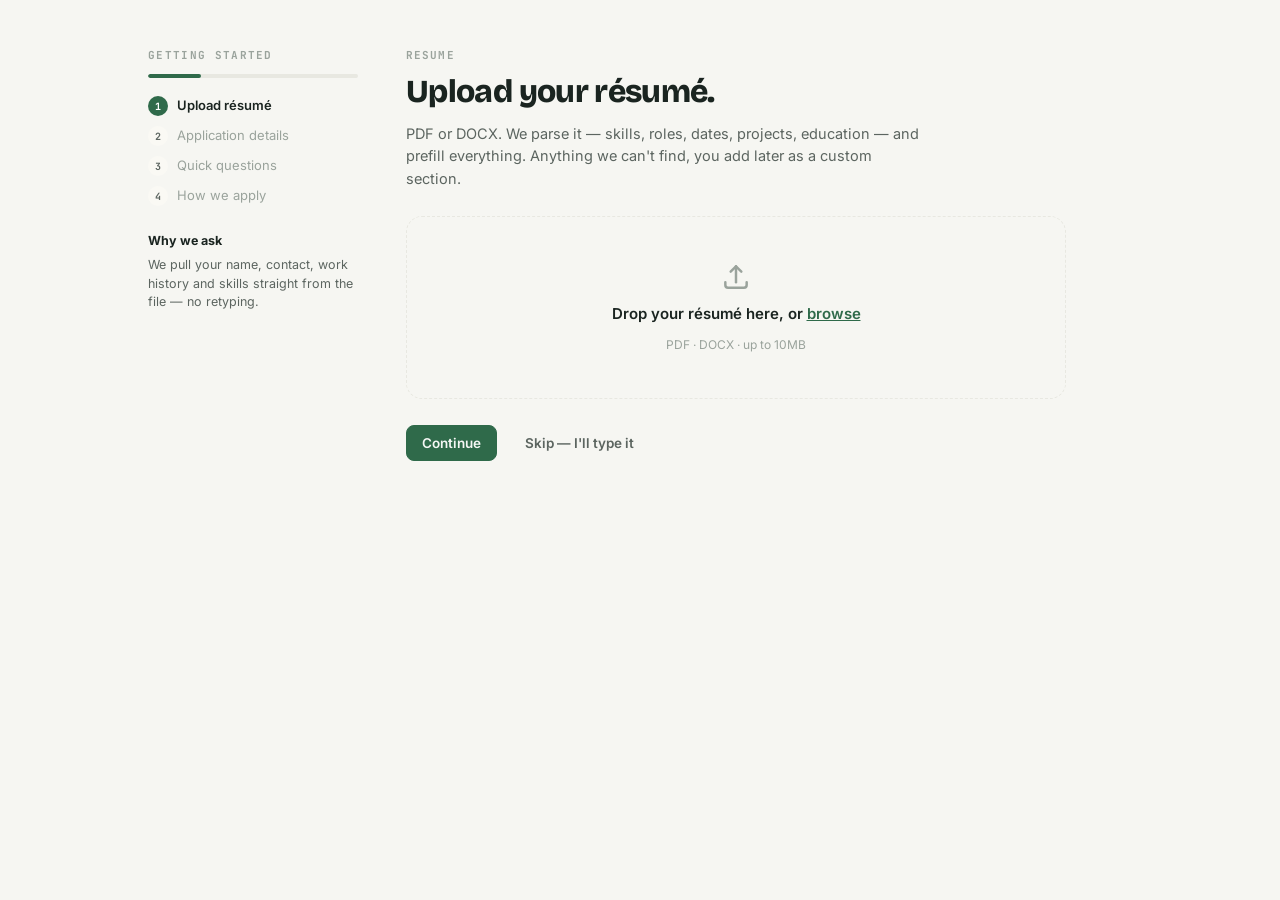
==== index.html @ 70206728 "feat(ux): job drawer, Geist token pass, skeletons, remembered category, / to search - Clicking a boa" ====
<!DOCTYPE html>
<html lang="en">
<head>
<meta charset="UTF-8">
<meta name="viewport" content="width=device-width, initial-scale=1.0">
<title>Tailor — resume tailoring workbench</title>
<link rel="icon" href="[data-uri]">
<link rel="preconnect" href="https://fonts.googleapis.com">
<link rel="preconnect" href="https://fonts.gstatic.com" crossorigin>
<link href="https://fonts.googleapis.com/css2?family=Bricolage+Grotesque:opsz,wght@12..96,400;12..96,600;12..96,700;12..96,800&family=Inter:wght@400;500;600;700&family=JetBrains+Mono:wght@400;500;600&display=swap" rel="stylesheet">
<style>
:root{--shell:min(1700px,96vw);
  color-scheme:dark;
  --ink:#ecedf5;--ink-soft:#9c9cb2;--ink-faint:#66667c;
  --paper:#0a0b10;--card:#14151d;--card-2:#1b1c26;--card-3:#20212c;--line:#282a38;--line-soft:#20212c;
  --indigo:#2f6a4a;--indigo-deep:#183527;--accent:#2f6a4a;--marker:#ffe15a;
  --good:#3ecf8e;--good-bg:rgba(62,207,142,.14);--gap:#f26d84;--gap-bg:rgba(242,109,132,.14);--warn:#e6ae44;--warn-bg:rgba(230,174,68,.14);
  --radius:10px;--shadow:0 1px 2px rgba(0,0,0,.5),0 16px 40px -14px rgba(0,0,0,.65);
}
*{box-sizing:border-box}html,body{margin:0;padding:0}
body{background:var(--paper);color:var(--ink);font-family:"Inter",system-ui,sans-serif;font-size:15px;line-height:1.5;-webkit-font-smoothing:antialiased}
h1,h2,h3{font-family:"Bricolage Grotesque","Inter",sans-serif;font-weight:700;letter-spacing:-.02em;margin:0}
.mono{font-family:"JetBrains Mono",monospace}
button{font-family:inherit;cursor:pointer}
input,textarea,select{font-family:inherit;font-size:14px;color:var(--ink)}
::selection{background:var(--marker)}

.topbar{position:sticky;top:0;z-index:50;background:rgba(242,243,247,.85);backdrop-filter:blur(10px);border-bottom:1px solid var(--line)}
.topbar-inner{max-width:var(--shell);margin:0 auto;padding:14px 22px;display:flex;align-items:center;gap:18px;flex-wrap:wrap}
.brand{display:flex;align-items:baseline;gap:9px}
.brand .mark{font-family:"Bricolage Grotesque";font-weight:800;font-size:22px;letter-spacing:-.03em}
.brand .mark em{font-style:normal;color:#171626;padding:0 6px;border-radius:4px;display:inline-block;vertical-align:baseline;transform:rotate(-2.4deg);background:linear-gradient(95deg,rgba(255,225,90,0) 0%,var(--marker) 20%,#fff05f 50%,var(--marker) 80%,rgba(255,225,90,0) 100%)}
.brand .tag{font-size:12px;color:var(--ink-faint)}
.pnav{display:flex;gap:2px;align-items:center;flex:0 0 auto}
.pnav a,.pnav button{border:none;background:transparent;color:var(--ink-soft);font:600 13px "Inter",system-ui,sans-serif;padding:7px 13px;border-radius:100px;cursor:pointer;text-decoration:none;line-height:1;white-space:nowrap}
.pnav a.on,.pnav button.on{background:var(--indigo);color:#fff}
.pnav a:hover,.pnav button:hover{color:var(--ink);background:rgba(0,0,0,.04)}
@media(max-width:720px){.pnav{display:none}}
.profile-mode #stepper,.profile-mode #jobTabs{display:none}
/* profile read-view */
.pv-eyebrow{font:700 11px "JetBrains Mono",monospace;letter-spacing:.1em;text-transform:uppercase;color:var(--ink-faint);margin:0 2px 12px}
.pv-identity{display:flex;align-items:center;gap:14px;flex-wrap:wrap;background:var(--card,#fff);border:1px solid var(--line);border-radius:16px;padding:18px 20px}
.pv-id-main{display:flex;align-items:center;gap:14px;flex:1;min-width:220px}
.pv-ava{width:52px;height:52px;border-radius:14px;background:var(--indigo);color:#fff;display:grid;place-items:center;font:800 18px "Bricolage Grotesque",sans-serif;flex:0 0 auto}
.pv-name{font:700 18px "Bricolage Grotesque",sans-serif;display:flex;align-items:center;gap:10px;flex-wrap:wrap}
.pv-open{font:600 11px "Inter";color:var(--good,#2f6a4a);background:var(--good-bg,rgba(47,106,74,.12));padding:3px 9px;border-radius:100px}
.pv-contact{font-size:13px;color:var(--ink-soft);margin-top:3px}
.pv-addr{font-size:12.5px;color:var(--ink-faint);margin-top:2px}
.pv-links{display:flex;flex-wrap:wrap;gap:8px;margin-top:9px}
.pv-link{font:600 12px "Inter";color:var(--indigo);background:var(--good-bg,rgba(47,106,74,.1));padding:4px 11px;border-radius:100px;text-decoration:none}
.pv-link:hover{text-decoration:underline}
.pv-id-right{display:flex;align-items:center;gap:14px}
.pv-pct{font-size:12.5px;color:var(--ink-soft)} .pv-pct b{color:var(--indigo);font-size:14px}
.pv-grid{display:grid;grid-template-columns:1.35fr 1fr;gap:16px;align-items:start}
@media(max-width:900px){.pv-grid{grid-template-columns:1fr}}
.pv-col{display:flex;flex-direction:column;gap:16px;min-width:0}
.pcard{background:var(--card,#fff);border:1px solid var(--line);border-radius:16px;padding:18px 20px}
.pcard.flash,.card.flash{animation:pflash 1.1s ease}
@keyframes pflash{0%,100%{box-shadow:none}30%{box-shadow:0 0 0 3px rgba(47,106,74,.28)}}
.pc-head{display:flex;align-items:center;justify-content:space-between;gap:10px;margin-bottom:10px}
.pc-head h3{margin:0;font:700 16px "Fraunces",serif;display:flex;align-items:baseline;gap:8px}
.pc-count{font:500 12px "Inter";color:var(--ink-faint)}
.pc-sub{font-size:12.5px;color:var(--ink-faint);margin:-4px 0 12px}
.pc-body{font-size:13.5px;line-height:1.5;color:var(--ink-soft);margin:0}
.pc-empty{font-size:13px;color:var(--ink-faint);margin:0;font-style:italic}
.pc-item{padding:10px 0;border-top:1px solid var(--line-soft,rgba(0,0,0,.06))}
.pc-item:first-of-type{border-top:none;padding-top:2px}
.pc-t{font-weight:700;font-size:14px;color:var(--ink)}
.pc-s{font-size:13px;color:var(--ink-soft);margin:2px 0 0}
.pc-d{font-size:11.5px;color:var(--ink-faint);font-family:"JetBrains Mono",monospace;margin-top:2px}
.pc-bul{margin:8px 0 0;padding-left:16px;display:flex;flex-direction:column;gap:4px}
.pc-bul li{font-size:12.5px;color:var(--ink-soft);line-height:1.45}
.pc-more{font-size:11.5px;color:var(--ink-faint);margin-top:5px;font-style:italic}
.pc-eyebrow{font:700 10px "JetBrains Mono",monospace;letter-spacing:.08em;text-transform:uppercase;color:var(--ink-faint);margin-bottom:8px}
.authbox{border:1px solid var(--line);border-radius:12px;padding:12px 14px}
.kv{display:flex;justify-content:space-between;gap:12px;padding:4px 0;font-size:13px}
.kk{color:var(--ink-faint)} .kvv{color:var(--ink);font-weight:600;text-align:right}
.pc-chips{display:flex;flex-wrap:wrap;gap:7px;margin-top:8px}
.pchip{font:600 11.5px "Inter";padding:4px 10px;border-radius:100px;display:inline-flex;align-items:center;gap:4px}
.pchip.on{background:var(--good-bg,rgba(47,106,74,.12));color:var(--good,#2f6a4a)}
.pchip.off{background:rgba(0,0,0,.05);color:var(--ink-faint)}
.skchip{font:600 12px "Inter";padding:5px 11px;border-radius:100px;background:var(--good-bg,rgba(47,106,74,.1));color:var(--indigo)}
.pc-chips.skl{gap:8px}
.skrow{display:grid;grid-template-columns:120px 1fr;gap:10px;align-items:start;padding:9px 0;border-top:1px solid var(--line-soft,rgba(0,0,0,.06))}
.skrow:first-of-type{border-top:none;padding-top:2px}
.skcat{font:700 9.5px "JetBrains Mono",monospace;letter-spacing:.06em;text-transform:uppercase;color:var(--ink-faint);padding-top:6px;line-height:1.35}
@media(max-width:520px){.skrow{grid-template-columns:1fr;gap:5px}}
.pc-cert{display:flex;align-items:center;gap:12px}
.cert-ava{width:38px;height:38px;border-radius:10px;background:var(--good-bg,rgba(47,106,74,.12));color:var(--indigo);display:grid;place-items:center;font:800 12px "Bricolage Grotesque",sans-serif;flex:0 0 auto}
.pc-bul.cs-view{margin-top:2px}
.pc-addcustom{display:flex;align-items:center;justify-content:center;gap:8px;width:100%;padding:14px;border:1.5px dashed var(--line);border-radius:16px;background:transparent;color:var(--ink-soft);font:600 13px "Inter";cursor:pointer;transition:all .13s}
.pc-addcustom:hover{border-color:var(--indigo);color:var(--indigo);background:var(--good-bg,rgba(47,106,74,.05))}
.pc-addcustom .ic{width:16px;height:16px}
/* onboarding */
.ob-wrap{max-width:1040px;margin:0 auto;padding:48px 28px;display:grid;grid-template-columns:210px 1fr;gap:48px;align-items:start}
@media(max-width:820px){.ob-wrap{grid-template-columns:1fr;gap:20px;padding:28px 18px}}
.ob-rail{position:sticky;top:48px}
@media(max-width:820px){.ob-rail{position:static}}
.ob-eyebrow{font:700 11px "JetBrains Mono",monospace;letter-spacing:.12em;text-transform:uppercase;color:var(--ink-faint);margin-bottom:12px}
.ob-prog{height:4px;border-radius:4px;background:var(--line);overflow:hidden;margin-bottom:18px}
.ob-prog>i{display:block;height:100%;background:var(--indigo);border-radius:4px;transition:width .3s}
.ob-steplist{display:flex;flex-direction:column;gap:10px;margin-bottom:26px}
.ob-stepitem{display:flex;align-items:center;gap:9px;font-size:13px;color:var(--ink-faint)}
.ob-stepitem.on{color:var(--ink);font-weight:600}.ob-stepitem.done{color:var(--ink-soft)}
.ob-num{width:20px;height:20px;border-radius:50%;display:grid;place-items:center;font:700 10px "JetBrains Mono";background:var(--card-2,#eee);color:var(--ink-soft);flex:0 0 auto}
.ob-stepitem.on .ob-num{background:var(--indigo);color:#fff}.ob-stepitem.done .ob-num{background:var(--good,#2f6a4a);color:#fff}
.ob-why-h{font-weight:700;font-size:12.5px;margin-bottom:5px}
.ob-note{font-size:12.5px;color:var(--ink-soft);line-height:1.5;margin:0}
.ob-main{min-width:0;max-width:660px}
.ob-kick{font:700 11px "JetBrains Mono",monospace;letter-spacing:.1em;text-transform:uppercase;color:var(--ink-faint);margin-bottom:10px}
.ob-h1{font:800 32px "Bricolage Grotesque",sans-serif;letter-spacing:-.02em;margin:0 0 12px}
.ob-lead{font-size:14.5px;color:var(--ink-soft);line-height:1.55;margin:0 0 26px;max-width:520px}
.ob-drop{display:flex;flex-direction:column;align-items:center;justify-content:center;gap:10px;text-align:center;border:1.5px dashed var(--line);border-radius:16px;padding:44px 24px;cursor:pointer;color:var(--ink-faint);transition:all .14s;margin-bottom:22px}
.ob-drop:hover,.ob-drop.drag{border-color:var(--indigo);background:var(--good-bg,rgba(47,106,74,.05));color:var(--indigo)}
.ob-drop .ic{stroke:currentColor}
.ob-drop-t{font-size:15px;font-weight:600;color:var(--ink)}.ob-drop-t u{color:var(--indigo)}
.ob-drop-s{font-size:12px;color:var(--ink-faint)}
.ob-actions{display:flex;gap:12px;align-items:center;margin-top:26px;flex-wrap:wrap}
.ob-qcard{border:1px solid var(--line);border-radius:16px;background:var(--card,#fff);overflow:hidden}
.ob-sec{font:700 10.5px "JetBrains Mono",monospace;letter-spacing:.08em;text-transform:uppercase;color:var(--ink-faint);padding:14px 16px 8px;background:var(--card-2,#faf9f5)}
.ob-row{display:flex;align-items:center;justify-content:space-between;gap:16px;padding:14px 16px;border-top:1px solid var(--line-soft,rgba(0,0,0,.05))}
.ob-qt{font-size:14px;font-weight:600;color:var(--ink)}
.ob-qs{font-size:12px;color:var(--ink-faint);margin-top:2px}
.ob-seg{display:inline-flex;gap:3px;background:var(--card-2,#f1f1ea);border-radius:100px;padding:3px;flex:0 0 auto}
.ob-opt{border:none;background:transparent;color:var(--ink-soft);font:600 12.5px "Inter";padding:6px 14px;border-radius:100px;cursor:pointer;transition:all .12s}
.ob-opt.on{background:var(--ink,#171626);color:#fff}
.ob-sel{max-width:220px}
.ob-parsed{display:flex;flex-wrap:wrap;align-items:center;gap:8px;font-size:13px;color:var(--ink-soft);background:var(--good-bg,rgba(47,106,74,.08));border:1px solid var(--line);border-radius:12px;padding:10px 14px;margin-bottom:18px}
.ob-parsed-k{font:700 10px "JetBrains Mono",monospace;letter-spacing:.06em;text-transform:uppercase;color:var(--good,#2f6a4a)}
.ob-parsed b{color:var(--ink);font-weight:600}
.ob-radiogroup{display:flex;flex-direction:column}
.ob-radio{display:flex;align-items:flex-start;gap:12px;text-align:left;background:transparent;border:none;border-top:1px solid var(--line-soft,rgba(0,0,0,.05));padding:14px 16px;cursor:pointer;width:100%}
.ob-radiogroup .ob-radio:first-child{border-top:none}
.ob-radio .ob-dot{width:18px;height:18px;border-radius:50%;border:2px solid var(--line);flex:0 0 auto;margin-top:1px;transition:all .12s;position:relative}
.ob-radio.on .ob-dot{border-color:var(--indigo)}
.ob-radio.on .ob-dot::after{content:"";position:absolute;inset:3px;border-radius:50%;background:var(--indigo)}
.ob-radio-t{display:block;font-size:14px;font-weight:600;color:var(--ink)}
.ob-radio-d{display:block;font-size:12.5px;color:var(--ink-faint);margin-top:2px;line-height:1.45}
.ob-radio.on{background:var(--good-bg,rgba(47,106,74,.05))}
.editbar{position:sticky;top:0;z-index:5;display:flex;align-items:center;gap:14px;padding:10px 0 14px;margin-bottom:6px;background:linear-gradient(var(--paper,#f6f6f2) 70%,transparent);flex-wrap:wrap}
.readout-bar{display:flex;flex-wrap:wrap;gap:8px;margin-bottom:14px}
.readout-bar .rchip{display:flex;flex-direction:column;gap:3px;padding:9px 14px;background:var(--card,#fff);border:1px solid var(--line);border-radius:12px;min-width:0}
.readout-bar .rk{font:700 9.5px "JetBrains Mono",monospace;letter-spacing:.08em;text-transform:uppercase;color:var(--ink-faint)}
.readout-bar .rv{font-size:13px;font-weight:600;color:var(--ink);white-space:nowrap;overflow:hidden;text-overflow:ellipsis}
.readout-bar .rchip.src{margin-left:auto}
@media(max-width:640px){.readout-bar .rchip.src{margin-left:0}}
.top-actions{margin-left:auto;display:flex;gap:8px;flex-wrap:wrap;align-items:center;flex:0 1 auto;min-width:0;justify-content:flex-end}
.top-actions .mstat{white-space:nowrap}

.mstat{display:inline-flex;align-items:center;gap:7px;font-family:"JetBrains Mono",monospace;font-size:11px;padding:5px 10px;border-radius:100px;border:1px solid var(--line);background:#fff;color:var(--ink-soft)}
.mstat.asp{cursor:pointer;transition:all .13s}
.mstat.asp .dot{background:var(--ink-faint,#9a9)}
.mstat.asp:hover{border-color:var(--ink-soft)}
.mstat.asp.on{background:#fdecec;border-color:#e2a3a3;color:#b0304a;font-weight:600}
.mstat.asp.on .dot{background:#d23b57;box-shadow:0 0 0 3px rgba(210,59,87,.18)}
.mstat .dot{width:8px;height:8px;border-radius:50%;background:var(--ink-faint);flex:0 0 auto}
.mstat.load .dot{background:var(--warn);animation:pulse 1s infinite}
.mstat.ready .dot{background:var(--good)}
.mstat.fail .dot{background:var(--gap)}
.mstat.warn .dot{background:var(--warn)}
@keyframes pulse{0%,100%{opacity:1}50%{opacity:.35}}

.stepper{max-width:var(--shell);margin:0 auto;padding:16px 22px 0;display:flex;gap:6px;flex-wrap:wrap}
.step{display:flex;align-items:center;gap:9px;padding:9px 15px;border-radius:100px;background:transparent;border:1px solid transparent;color:var(--ink-faint);font-weight:600;font-size:13.5px;transition:all .15s}
.step .n{width:22px;height:22px;border-radius:50%;display:grid;place-items:center;font-size:11px;font-weight:700;background:#e6e6ef;color:var(--ink-soft);flex:0 0 auto;font-family:"JetBrains Mono",monospace}
.step:hover{color:var(--ink-soft)}
.step.active{background:var(--ink);color:#fff;border-color:var(--ink)}
.step.active .n{background:var(--marker);color:var(--ink)}
.step.done .n{background:var(--good);color:#fff}

.wrap{max-width:var(--shell);margin:0 auto;padding:22px 28px}
.panel{display:none;animation:fade .25s ease}
.panel.show{display:block}
@keyframes fade{from{opacity:0;transform:translateY(6px)}to{opacity:1;transform:none}}

.card{background:var(--card);border:1px solid var(--line);border-radius:var(--radius);box-shadow:var(--shadow);padding:22px}
.card + .card{margin-top:18px}
.grid2{display:grid;grid-template-columns:1fr 1fr;gap:18px}
.grid-side{display:grid;grid-template-columns:1.55fr 1fr;gap:18px;align-items:start}
@media(max-width:820px){.grid2,.grid-side{grid-template-columns:1fr}}

.section-head{display:flex;align-items:center;justify-content:space-between;gap:12px;margin-bottom:14px;flex-wrap:wrap}
.section-head h2{font-size:20px}
.eyebrow{font-family:"JetBrains Mono",monospace;font-size:11px;letter-spacing:.14em;text-transform:uppercase;color:var(--ink-faint);margin-bottom:6px}
.hint{font-size:13px;color:var(--ink-soft);line-height:1.55}

label.fld{display:block;margin-bottom:14px}
label.fld > span{display:block;font-size:12.5px;font-weight:600;color:var(--ink-soft);margin-bottom:6px}
input.in,textarea.in,select.in{width:100%;padding:11px 13px;border:1px solid var(--line);border-radius:10px;background:var(--card-2);transition:border .15s,box-shadow .15s}
input.in:focus,textarea.in:focus,select.in:focus{outline:none;border-color:var(--indigo);box-shadow:0 0 0 3px rgba(75,63,240,.12);background:#fff}
textarea.in{resize:vertical;min-height:90px;line-height:1.55}
textarea.jd{min-height:180px;font-size:14px;resize:vertical;max-height:70vh}

.btn{border:1px solid var(--line);background:#fff;color:var(--ink);padding:9px 15px;border-radius:10px;font-weight:600;font-size:13.5px;transition:all .14s;display:inline-flex;align-items:center;gap:7px}
.btn:hover{border-color:var(--ink-faint);transform:translateY(-1px)}
.btn:disabled{opacity:.5;cursor:not-allowed;transform:none}
.btn.primary{background:var(--ink);color:#fff;border-color:var(--ink)}
.btn.primary:hover{background:#000}
.btn.accent{background:var(--indigo);color:#fff;border-color:var(--indigo)}
.btn.accent:hover{background:var(--indigo-deep)}
.btn.sm{padding:6px 11px;font-size:12.5px}
.btn.ghost{background:transparent;border-color:transparent;color:var(--ink-soft)}
.btn.ghost:hover{background:#ececf4;border-color:transparent;transform:none}
.btn.danger:hover{color:var(--gap);border-color:var(--gap)}
.spin{width:14px;height:14px;border:2px solid rgba(255,255,255,.4);border-top-color:#fff;border-radius:50%;animation:sp .7s linear infinite;display:inline-block}
.spin.dark{border-color:rgba(23,22,38,.25);border-top-color:var(--ink)}
@keyframes sp{to{transform:rotate(360deg)}}

.readout{display:grid;grid-template-columns:repeat(auto-fit,minmax(140px,1fr));gap:12px}
.readout .cell{background:var(--card-2);border:1px solid var(--line);border-radius:12px;padding:14px}
.readout .k{font-family:"JetBrains Mono",monospace;font-size:10.5px;letter-spacing:.1em;text-transform:uppercase;color:var(--ink-faint)}
.readout .v{font-family:"Bricolage Grotesque";font-weight:700;font-size:18px;margin-top:5px;line-height:1.2}
.readout .v.sm{font-size:15px}

.pill{display:inline-flex;align-items:center;gap:6px;padding:3px 10px;border-radius:100px;font-size:12px;font-weight:600;font-family:"JetBrains Mono",monospace}
.pill.good{background:var(--good-bg);color:var(--good)}
.pill.gap{background:var(--gap-bg);color:var(--gap)}
.pill.warn{background:var(--warn-bg);color:var(--warn)}
.pill.neutral{background:#ececf4;color:var(--ink-soft)}

.chips{display:flex;flex-wrap:wrap;gap:8px;margin-top:4px}
.chip{padding:5px 11px;border-radius:8px;font-size:13px;font-weight:500;background:#eeeef6;color:var(--ink-soft);border:1px solid transparent}
.chip.hit{background:var(--marker);color:var(--ink);font-weight:600}
.chip.miss{background:var(--gap-bg);color:var(--gap);border-color:#f4c9d2}
.chip .ct{font-family:"JetBrains Mono",monospace;font-size:10px;opacity:.6;margin-left:5px}

/* responsibility rows — the "understood work" */
.resp{border:1px solid var(--line);border-radius:11px;padding:12px 14px;margin-bottom:10px;background:var(--card-2)}
.resp .rtext{font-size:14px;line-height:1.5}
.resp .rmeta{display:flex;align-items:center;gap:10px;margin-top:9px;flex-wrap:wrap}
.simbar{height:7px;border-radius:4px;background:#e6e6ef;flex:1;min-width:90px;overflow:hidden}
.simbar > i{display:block;height:100%;border-radius:4px}
.simval{font-family:"JetBrains Mono",monospace;font-size:11px;color:var(--ink-faint)}
.resp .ev{font-size:12.5px;color:var(--ink-soft);margin-top:7px;padding-left:11px;border-left:2px solid var(--line)}
.resp.covered{border-color:#bfe6cd}
.resp.thin{border-color:#f4c9d2;background:#fdf6f7}

.gauge{display:flex;flex-direction:column;align-items:center;gap:10px}
.gauge-num{font-family:"Bricolage Grotesque";font-weight:800;font-size:52px;line-height:1;letter-spacing:-.04em}
.gauge-num small{font-size:20px;color:var(--ink-faint);font-weight:600}
.segbar{display:flex;gap:4px;width:100%;margin-top:4px}
.segbar .seg{height:12px;flex:1;border-radius:3px;background:#e6e6ef}
.gauge-label{font-family:"JetBrains Mono",monospace;font-size:11px;letter-spacing:.1em;text-transform:uppercase;color:var(--ink-faint)}

.mk{background:linear-gradient(104deg,rgba(255,225,90,0) .9%,rgba(255,225,90,.9) 2.4%,rgba(255,225,90,.75) 96%,rgba(255,225,90,0) 98%);border-radius:2px;padding:.5px 1px;box-decoration-break:clone;-webkit-box-decoration-break:clone}

.rep{border:1px solid var(--line);border-radius:12px;padding:16px;margin-bottom:14px;background:var(--card-2)}
.rep-head{display:flex;align-items:center;gap:10px;margin-bottom:12px}
.rep-head .grip{font-family:"JetBrains Mono",monospace;font-size:11px;color:var(--ink-faint);background:#ececf4;border-radius:6px;padding:3px 7px}
.rep-head .btn{margin-left:auto}
.bullets-list{margin:8px 0 0}
.bullet-row{display:flex;gap:8px;align-items:flex-start;margin-bottom:7px}
.bullet-row textarea{min-height:38px;padding:8px 10px}
.mini{background:transparent;border:1px solid var(--line);border-radius:8px;width:30px;height:34px;flex:0 0 auto;color:var(--ink-faint);font-size:15px;display:grid;place-items:center}
.mini:hover{color:var(--gap);border-color:var(--gap)}
.co-row{display:flex;gap:8px;align-items:flex-end}
.co-row .fld{flex:1}
.co-blurb{font-size:12.5px;color:var(--ink-soft);background:rgba(47,106,74,.10);border-left:3px solid var(--indigo);border-radius:0 8px 8px 0;padding:9px 12px;margin-top:-6px;margin-bottom:12px;line-height:1.5}

.exp-card{border:1px solid var(--line);border-radius:12px;margin-bottom:16px;overflow:hidden}
.exp-top{display:flex;align-items:center;gap:12px;padding:14px 16px;background:var(--card-2);border-bottom:1px solid var(--line);flex-wrap:wrap}
.exp-top .title{font-weight:700;font-family:"Bricolage Grotesque";font-size:16px}
.exp-top .sub{font-size:12.5px;color:var(--ink-faint)}
.exp-top .rel{margin-left:auto}
.toggle{display:inline-flex;align-items:center;gap:8px;font-size:12.5px;font-weight:600;color:var(--ink-soft);cursor:pointer;user-select:none}
.toggle input{display:none}
.toggle .sw{width:38px;height:22px;border-radius:100px;background:#d7d7e2;position:relative;transition:background .16s}
.toggle .sw::after{content:"";position:absolute;top:2px;left:2px;width:18px;height:18px;border-radius:50%;background:#fff;box-shadow:0 1px 2px rgba(0,0,0,.2);transition:transform .16s}
.toggle input:checked + .sw{background:var(--indigo)}
.toggle input:checked + .sw::after{transform:translateX(16px)}
.exp-body{padding:16px;display:none}
.exp-card.on .exp-body{display:block}
.exp-card.on{border-color:var(--indigo);box-shadow:0 0 0 3px rgba(75,63,240,.08)}

.suggest{border-left:3px solid var(--indigo);background:rgba(47,106,74,.10);border-radius:0 10px 10px 0;padding:11px 14px;margin-bottom:10px}
.suggest .old{color:var(--ink-faint);text-decoration:line-through;font-size:13px;margin-bottom:4px}
.suggest .new{font-size:14px;line-height:1.5}
.suggest .addr{font-family:"JetBrains Mono",monospace;font-size:10.5px;color:var(--indigo);margin-top:6px;letter-spacing:.02em}
.suggest .why{font-family:"JetBrains Mono",monospace;font-size:10.5px;color:var(--ink-faint);margin-top:5px}
.suggest .row{display:flex;gap:8px;margin-top:9px;flex-wrap:wrap}
.flag{display:inline-flex;align-items:center;gap:5px;font-size:11.5px;font-family:"JetBrains Mono",monospace;color:var(--warn);background:var(--warn-bg);border-radius:6px;padding:2px 7px;margin:2px 4px 2px 0}

.resume{background:#fff;border:1px solid var(--line);border-radius:12px;padding:44px 48px;box-shadow:var(--shadow);max-width:800px;margin:0 auto;color:#1c1c28}
.resume h1{font-family:"Bricolage Grotesque";font-size:30px;letter-spacing:-.03em}
.resume .contact{font-size:12.5px;color:#666;margin-top:4px;font-family:"JetBrains Mono",monospace}
.resume h2{font-family:"Bricolage Grotesque";font-size:14px;text-transform:uppercase;letter-spacing:.08em;border-bottom:2px solid #1c1c28;padding-bottom:4px;margin:22px 0 12px}
.resume .r-sum{font-size:14px;line-height:1.6;color:#33333f}
.resume .r-exp{margin-bottom:15px}
.resume .r-exp .rh{display:flex;align-items:center;gap:8px}
.resume .r-exp .rh>*:first-child{flex:1 1 auto}
.resume .r-exp li{position:relative;padding-right:22px}
.resume .rx{border:none;background:transparent;color:#c0304a;cursor:pointer;line-height:1;padding:0 3px;opacity:0;transition:opacity .1s}
.resume li .rx{position:absolute;right:0;top:1px;font-size:14px}
.resume .rh .rx{position:static;font-size:12px}
.resume .r-exp li:hover .rx,.resume .r-exp .rh:hover .rx{opacity:.55}
.resume .rx:hover{opacity:1}
.resume .addln{border:1px dashed var(--line);background:transparent;color:var(--ink-soft);font-size:11px;border-radius:6px;padding:2px 9px;margin-top:5px;cursor:pointer}
.resume .addln:hover{border-color:var(--accent);color:var(--accent)}
.resume .r-exp .rc{font-weight:700;font-size:14.5px}
.resume .r-exp .rp{font-style:italic;font-size:13px;color:#555}
.resume .r-exp .rd{font-family:"JetBrains Mono",monospace;font-size:11.5px;color:#777;white-space:nowrap}
.resume .r-exp ul{margin:6px 0 0;padding-left:18px}
.resume .r-exp li{font-size:13.5px;line-height:1.55;margin-bottom:3px}
.resume .r-skills-cat{display:flex;flex-direction:column;gap:5px}
.resume .r-skline{font-size:13.5px;line-height:1.55}
.resume .r-skline .cat{font-weight:700}
.resume [contenteditable]:focus{outline:2px solid var(--marker);border-radius:3px}
.resume .r-section{position:relative}
.resume .sublabel{font-weight:700;font-size:12px;letter-spacing:.02em;color:var(--ink-soft);margin:8px 0 2px;text-transform:none;display:flex;align-items:center;gap:4px}
.resume .sublabel:first-child{margin-top:2px}
.resume .tbtn{border:1px solid var(--line);background:transparent;color:var(--ink-soft);font-size:10px;border-radius:5px;padding:1px 6px;cursor:pointer;margin-left:6px;opacity:0;transition:opacity .12s;white-space:nowrap}
.resume .r-exp:hover .tbtn,.resume .sublabel:hover .tbtn{opacity:.65}
.resume .tbtn:hover{opacity:1;border-color:var(--accent);color:var(--accent)}
.resume .blk-tools{display:inline-flex;gap:3px;align-items:center}
.resume .sec-handle{position:absolute;left:-28px;top:0;display:flex;flex-direction:column;align-items:center;gap:1px;color:var(--ink-faint);cursor:grab;opacity:0;transition:opacity .12s;font-size:13px;user-select:none;line-height:1}
.resume .r-section:hover .sec-handle{opacity:.6}
.resume .sec-handle:hover{opacity:1}
.resume .sec-handle:active{cursor:grabbing}
.resume .secbtn{border:none;background:transparent;cursor:pointer;font-size:8px;line-height:1.1;color:var(--ink-soft);padding:0}
.resume .secbtn:hover{color:var(--accent)}
.jobtabs-inner{max-width:var(--shell);margin:0 auto;padding:8px 22px 10px;display:flex;gap:10px;align-items:center;overflow:visible} .jobtabs-scroll{display:flex;gap:8px;align-items:center;overflow-x:auto;flex:1 1 auto;min-width:0;scrollbar-width:thin;padding-bottom:2px} .jobtabs-fixed{display:flex;gap:6px;align-items:center;flex:0 0 auto;padding-left:10px;border-left:1px solid var(--line)} .jobtabs-fixed .wa-label{font-size:11px;white-space:nowrap} .jobtab{border:1px solid var(--line);background:#fff;border-radius:999px;padding:5px 12px;font-size:12px;cursor:pointer;white-space:nowrap;display:inline-flex;align-items:center;gap:6px;color:var(--ink-soft)} .jobtab.on{background:var(--accent);border-color:var(--accent);color:#fff} .jobtab.on .muted,.jobtab.on b{color:#fff} .jobtab .jx{opacity:.55;padding:0 2px;border-radius:4px;font-weight:700} .jobtab .jx:hover{opacity:1;background:rgba(0,0,0,.12)} .jobtab.addjob{border-style:dashed;background:transparent} .jobtab.addjob:hover{border-color:var(--accent);color:var(--accent)} .jobtab[disabled]{opacity:.5;cursor:not-allowed} .jobtab.jnav{padding:5px 10px;font-size:15px;line-height:1;font-weight:700;flex:0 0 auto}
body.split .wrap{max-width:none;width:calc(100% - 28px);margin:0 auto;display:flex;align-items:flex-start;gap:0} body.split .panel.show{display:block;flex:1 1 0;min-width:240px;height:var(--paneH,calc(100vh - 172px));overflow:auto;resize:vertical;border:1px solid var(--line);border-radius:14px;background:rgba(255,255,255,.6);padding:14px 14px 24px;scrollbar-width:thin} body.split .panel.show>.card,body.split .panel.show .grid-side{max-width:100%} .gutter{flex:0 0 14px;align-self:stretch;cursor:col-resize;position:relative;touch-action:none} .gutter::before{content:"";position:absolute;left:50%;top:50%;transform:translate(-50%,-50%);width:4px;height:46px;border-radius:4px;background:var(--line);transition:background .12s,height .12s} .gutter:hover::before,.gutter.drag::before{background:var(--indigo);height:64px} @media(max-width:1150px){body.split .wrap{flex-direction:column} body.split .panel.show{flex:none;width:100%;height:auto;max-height:none} .gutter{display:none}} .jobtab.waopt{border-radius:8px;padding:4px 10px} .jobtab.waopt.on{background:var(--ink,#1c1c28);border-color:var(--ink,#1c1c28);color:#fff}

.empty{text-align:center;padding:40px 20px;color:var(--ink-faint)}
.empty .big{font-family:"Bricolage Grotesque";font-size:17px;color:var(--ink-soft);margin-bottom:6px}
.ph{background:var(--marker,#fff3a8);border-radius:3px;padding:0 3px} .chip.on{background:#e2f7d8;border-color:#8fce7a;color:#2b6a1e;cursor:pointer} .chip.skilltog{cursor:pointer} .skillsug{border:none;background:transparent;cursor:pointer;font-size:12px;padding:0 2px;opacity:.75;line-height:1} .skillsug:hover{opacity:1} .btn.sm.ok,.sugtog.ok{background:var(--good);color:#fff;border-color:var(--good)}
.toast{position:fixed;bottom:24px;left:50%;transform:translateX(-50%) translateY(20px);background:var(--ink);color:#fff;padding:11px 20px;border-radius:100px;font-size:13.5px;font-weight:600;opacity:0;transition:all .25s;z-index:100;box-shadow:0 8px 30px rgba(0,0,0,.25)}
.toast.show{opacity:1;transform:translateX(-50%) translateY(0)}
.divider{height:1px;background:var(--line);margin:18px 0}
.row-btns{display:flex;gap:8px;flex-wrap:wrap;margin-top:6px}
.muted{color:var(--ink-faint);font-size:12.5px}
.banner{border-radius:12px;padding:12px 16px;font-size:13px;line-height:1.5;margin-bottom:16px;display:flex;gap:10px;align-items:flex-start}
.banner.warn{background:var(--warn-bg);color:#8a5a10;border:1px solid #f0dcae}
.banner.info{background:rgba(47,106,74,.10);color:var(--indigo-deep);border:1px solid var(--line)}

@media print{.topbar,.stepper,.top-actions,#resumeTools,.no-print{display:none!important}body{background:#fff}.wrap{padding:0;max-width:none}.resume{border:none;box-shadow:none;border-radius:0;padding:0;max-width:none}}
.srow{display:flex;align-items:center;gap:10px;margin-top:8px;flex-wrap:wrap} .btn.sm.ok{background:var(--good);color:#fff;border-color:var(--good)}
.chip.addskill{cursor:pointer;transition:transform .08s,box-shadow .08s} .chip.addskill:hover{transform:translateY(-1px);box-shadow:0 2px 6px rgba(0,0,0,.12);filter:brightness(.97)} .addbullet{flex:0 0 auto;white-space:nowrap}

/* ===== Find / discovery experience ===== */
.disco-hero{background:linear-gradient(135deg,#f5f3ff,rgba(47,106,74,.10) 60%,#fbfaff);border:1px solid rgba(47,106,74,.28);border-radius:16px;padding:18px 18px 16px;margin-bottom:16px}
.disco-preset{display:flex;flex-wrap:wrap;gap:7px;margin-top:10px}
.disco-preset button{border:1px solid var(--line);background:#fff;color:var(--ink-soft);border-radius:100px;padding:5px 12px;font-size:12.5px;font-weight:600;transition:all .13s}
.disco-preset button:hover{border-color:var(--indigo);color:var(--indigo);transform:translateY(-1px)}
.disco-row{display:flex;gap:9px;align-items:flex-end;flex-wrap:wrap;margin-top:10px}
.disco-filters{display:flex;gap:8px;align-items:center;flex-wrap:wrap;margin-top:10px}
.disco-filters .in{font-size:12.5px;padding:7px 10px}
.disco-filters select.in{cursor:pointer;padding-right:24px}
.disco-prog{height:8px;border-radius:100px;background:#e4e2f5;overflow:hidden;margin:12px 0 6px}
.disco-prog>i{display:block;height:100%;border-radius:100px;background:linear-gradient(90deg,var(--indigo),#3a7d5a);width:0;transition:width .4s ease}
.disco-progtxt{display:flex;align-items:center;gap:8px;font-size:12.5px;color:var(--ink-soft)}
.disco-progtxt b{font-family:"JetBrains Mono",monospace}
.disco-bar{position:sticky;top:52px;z-index:3;background:var(--card,#fff);padding:8px 0 10px;display:flex;align-items:center;gap:10px;flex-wrap:wrap;border-bottom:1px solid var(--line);margin-bottom:12px}
.disco-bar .count{font-family:"Bricolage Grotesque";font-weight:700;font-size:15px;margin-right:auto}
.disco-bar .count small{color:var(--ink-faint);font-weight:600;font-size:12px}
.disco-tog{display:inline-flex;gap:6px;align-items:center;cursor:pointer;font-size:12px;color:var(--ink-soft);padding:5px 9px;border:1px solid var(--line);border-radius:100px;user-select:none}
.disco-tog input{accent-color:var(--indigo)}
.modeseg{display:inline-flex;align-items:center;gap:2px;border:1px solid var(--line);border-radius:100px;padding:2px;background:var(--card-2,#f1f1ea)}
.modeseg .msl{font-size:11px;color:var(--ink-faint);padding:0 6px 0 8px;letter-spacing:.02em}
.modeseg button{border:none;background:transparent;color:var(--ink-soft);font:600 12px "Inter",system-ui,sans-serif;padding:5px 12px;border-radius:100px;cursor:pointer;transition:all .13s}
.modeseg button.on{background:var(--indigo);color:#fff}
.modeseg button:not(.on):hover{color:var(--ink)}
.disco-mini{padding:5px 8px;font-size:12px;width:auto;background:#fff}

.jcard{display:flex;gap:12px;align-items:center;padding:12px 14px;border:1px solid var(--line);border-radius:13px;background:#fff;margin-bottom:9px;transition:border-color .14s,box-shadow .14s,transform .14s;animation:jin .28s ease both}
.jcard:hover{border-color:#cfcbe8;box-shadow:0 4px 16px rgba(23,22,38,.07);transform:translateY(-1px)}
@keyframes jin{from{opacity:0;transform:translateY(5px)}to{opacity:1;transform:none}}
.jcard.isadded{background:#f6fbf7;border-color:var(--line)}
.cava{width:38px;height:38px;border-radius:10px;display:grid;place-items:center;font:800 14px "Bricolage Grotesque";color:#fff;flex:0 0 auto;letter-spacing:-.02em}
.jmain{flex:1 1 auto;min-width:0}
.jtitle{font:700 14.5px "Bricolage Grotesque";letter-spacing:-.01em;line-height:1.25;display:flex;align-items:center;gap:7px}
.jtitle .newtag{font:700 9px "JetBrains Mono";letter-spacing:.06em;color:#fff;background:var(--good);border-radius:4px;padding:1px 5px;flex:0 0 auto}
.jco{font-size:12px;color:var(--ink-faint);margin-top:2px;overflow:hidden;text-overflow:ellipsis;white-space:nowrap}
.jmeta{display:flex;align-items:center;gap:6px;flex-wrap:wrap;margin-top:7px}
.jtag{display:inline-flex;align-items:center;gap:4px;font-size:11px;font-weight:600;padding:2px 8px;border-radius:100px;background:#f0f0f6;color:var(--ink-soft)}
.jtag.rem{background:#e8f0ff;color:#2b5bd0}
.jtag.date{font-family:"JetBrains Mono",monospace;font-size:10.5px}
.jtag.sp-no{background:var(--gap-bg);color:var(--gap)}
.jtag.sp-yes{background:var(--good-bg);color:var(--good)}
.jtag.ap-auto{background:#e7f3ea;color:#1f7a44;font-weight:700}
.jtag.ap-assist{background:#fbeede;color:#9a6a1a;font-weight:700}
.jtag.ap-manual{background:var(--card-2,#f4f4ef);color:var(--ink-faint)}
.jtag.sp-un{background:transparent;color:var(--ink-faint);padding-left:0}
.jright{display:flex;align-items:center;gap:10px;flex:0 0 auto}
.mring{position:relative;width:46px;height:46px;flex:0 0 auto}
.mring>i{position:absolute;inset:0;border-radius:50%;background:conic-gradient(var(--c) calc(var(--p)*3.6deg),#e9e9f2 0)}
.mring>i::after{content:"";position:absolute;inset:4px;border-radius:50%;background:#fff}
.mring>b{position:absolute;inset:0;display:flex;align-items:baseline;justify-content:center;font:700 13px "JetBrains Mono";color:var(--ink)}
.mring>b small{font-size:9px;color:var(--ink);margin-left:.5px;font-weight:700}
.jadd{border:1px solid var(--indigo);background:var(--indigo);color:#fff;border-radius:9px;padding:7px 13px;font-weight:600;font-size:12.5px;white-space:nowrap;transition:background .13s}
.jadd:hover{background:var(--indigo-deep)}
.jadd.done{background:var(--good-bg);color:var(--good);border-color:var(--line);cursor:default}
.jbtns{display:flex;flex-direction:column;gap:6px}
.jadd .ic,.japply .ic{width:13px;height:13px;vertical-align:-1px;margin-right:2px}
.japply{background:#fff;color:var(--indigo);border-color:var(--indigo)}
.japply:hover{background:var(--good-bg,rgba(47,106,74,.08))}
.japply:disabled{opacity:.6;cursor:default}
.jopen{color:var(--ink-faint);border:1px solid var(--line);border-radius:9px;padding:7px 9px;font-size:13px;text-decoration:none;transition:all .13s}
.jopen:hover{color:var(--indigo);border-color:var(--indigo)}
.disco-empty{text-align:center;padding:34px 16px;color:var(--ink-faint)}
.disco-empty .em-ic{font-size:26px;margin-bottom:8px}
.disco-empty .big{font-family:"Bricolage Grotesque";font-size:16px;color:var(--ink-soft);margin-bottom:4px}
.skel{height:64px;border-radius:13px;margin-bottom:9px;background:linear-gradient(90deg,#f2f2f7 25%,#e9e9f2 50%,#f2f2f7 75%);background-size:200% 100%;animation:shim 1.2s infinite}
@keyframes shim{to{background-position:-200% 0}}
@media(max-width:640px){.jright{flex-direction:column-reverse;gap:6px}.mring{width:40px;height:40px}}

/* ============================================================
   MODERN DARK THEME — surface, component & polish overrides
   (kept as a trailing layer so the base rules stay intact)
   ============================================================ */
body{background:radial-gradient(1100px 620px at 50% -240px,rgba(47,106,74,.10),transparent 62%),var(--paper)}
.topbar{background:rgba(10,11,16,.72);border-bottom-color:var(--line)}
.brand .tag{color:var(--ink-faint)}
.mstat{background:var(--card-2);border-color:var(--line);color:var(--ink-soft)}
.step{color:var(--ink-faint)}
.step .n{background:var(--card-2);color:var(--ink-soft)}
.step:hover{color:var(--ink)}
.step.active{background:var(--indigo);border-color:var(--indigo);color:#fff}
.step.active .n{background:#fff;color:var(--indigo)}
.step.done .n{background:var(--good);color:#08130d}
.card{background:linear-gradient(180deg,rgba(255,255,255,.022),transparent 120px),var(--card);border-color:var(--line)}
.section-head h2{color:var(--ink)}
.btn{background:var(--card-2);border-color:var(--line);color:var(--ink)}
.btn:hover{border-color:#3b3d4e;background:var(--card-3)}
.btn.primary{background:#fff;color:#0b0c11;border-color:#fff}
.btn.primary:hover{background:#e7e7ef}
.btn.accent{background:var(--indigo);border-color:var(--indigo);color:#fff}
.btn.accent:hover{background:var(--indigo-deep)}
.btn.ghost{background:transparent;border-color:transparent;color:var(--ink-soft)}
.btn.ghost:hover{background:var(--card-2)}
input.in,textarea.in,select.in{background:var(--card-2);border-color:var(--line);color:var(--ink)}
input.in::placeholder,textarea.in::placeholder{color:var(--ink-faint)}
input.in:focus,textarea.in:focus,select.in:focus{background:var(--card-3);border-color:var(--indigo);box-shadow:0 0 0 3px rgba(47,106,74,.28)}
.readout .cell{background:var(--card-2);border-color:var(--line)}
.pill.neutral{background:var(--card-2);color:var(--ink-soft)}
.chips .chip{background:var(--card-2);color:var(--ink-soft)}
.chip.hit{background:var(--marker);color:#171626}
.chip.miss{background:var(--gap-bg);color:var(--gap);border-color:transparent}
.resp{background:var(--card-2);border-color:var(--line)}
.resp.covered{border-color:rgba(62,207,142,.42)}
.resp.thin{background:rgba(242,109,132,.07);border-color:rgba(242,109,132,.36)}
.resp .ev{border-left-color:var(--line)}
.simbar,.segbar .seg{background:var(--card-3)}
.gauge-num small{color:var(--ink-faint)}
.exp-top{background:var(--card-2);border-bottom-color:var(--line)}
.exp-card{border-color:var(--line)}
.exp-card.on{border-color:var(--indigo);box-shadow:0 0 0 3px rgba(47,106,74,.16)}
.toggle .sw{background:#3a3b4a}
.rep{background:var(--card-2);border-color:var(--line)}
.rep-head .grip{background:var(--card);color:var(--ink-faint)}
.mini{background:transparent;border-color:var(--line);color:var(--ink-faint)}
.suggest,.co-blurb{background:rgba(47,106,74,.10);border-left-color:var(--indigo);color:var(--ink-soft)}
.suggest .new{color:var(--ink)}
.suggest .old{color:var(--ink-faint)}
.flag{background:var(--warn-bg);color:var(--warn)}
.banner.warn{background:var(--warn-bg);color:#9a7420;border-color:rgba(230,174,68,.32)}
.banner.info{background:rgba(47,106,74,.12);color:#2f6a4a;border-color:rgba(47,106,74,.3)}
.toast{background:#23242f;color:#fff;border:1px solid var(--line)}
.divider{background:var(--line)}
.jobtabs-inner .jobtab{background:var(--card-2);border-color:var(--line);color:var(--ink-soft)}
.jobtab.on,.jobtab.waopt.on{background:var(--indigo);border-color:var(--indigo);color:#fff}
.jobtab.addjob{background:transparent}
.jobtab.addjob:hover{border-color:var(--indigo);color:#2f6a4a}
.mk{color:#171626}
::selection{background:var(--marker);color:#171626}
.empty .big{color:var(--ink-soft)}
.ph{color:#171626}
.chip.on{background:rgba(62,207,142,.16);border-color:rgba(62,207,142,.5);color:#1f7a4d}
.help summary,details summary{color:var(--ink-soft)}
code{background:var(--card-3);border-radius:5px;padding:1px 5px;font-size:.9em;color:#2f6a4a}
/* find / discovery */
.disco-hero{background:linear-gradient(135deg,rgba(47,106,74,.16),rgba(47,106,74,.05) 55%,transparent);border-color:rgba(47,106,74,.3)}
.disco-preset button{background:var(--card-2);border-color:var(--line);color:var(--ink-soft)}
.disco-preset button:hover{border-color:var(--indigo);color:#2f6a4a;background:var(--card-3)}
.disco-prog{background:var(--card-3)}
.disco-bar{background:var(--card)}
.disco-tog{background:var(--card-2);border-color:var(--line)}
.jcard{background:var(--card-2);border-color:var(--line)}
.jcard:hover{border-color:#3b3d4e;box-shadow:0 8px 24px rgba(0,0,0,.45)}
.jcard.isadded{background:rgba(62,207,142,.07);border-color:rgba(62,207,142,.3)}
.jtag{background:var(--card);color:var(--ink-soft)}
.jtag.rem{background:rgba(47,106,74,.18);color:#2b5b9e}
.mring>i::after{background:var(--card-2)}
.jopen{border-color:var(--line);color:var(--ink-faint)}
.jopen:hover{color:#2f6a4a;border-color:var(--indigo)}
.disco-mini{background:var(--card-2)}
.skel{background:linear-gradient(90deg,#16171f 25%,#20212c 50%,#16171f 75%);background-size:200% 100%}
/* résumé stays a light 'paper' sheet on the dark canvas — correct for print/PDF */
.resume{background:#fff;box-shadow:0 24px 70px -24px rgba(0,0,0,.75),0 0 0 1px rgba(255,255,255,.04)}
body.split .panel.show{background:rgba(255,255,255,.02);border-color:var(--line)}
/* refined thin scrollbars */
*{scrollbar-width:thin;scrollbar-color:#33344a transparent}
::-webkit-scrollbar{width:11px;height:11px}
::-webkit-scrollbar-thumb{background:#2c2d3b;border-radius:10px;border:3px solid transparent;background-clip:content-box}
::-webkit-scrollbar-thumb:hover{background:#3b3c4e;background-clip:content-box}
/* enterprise line-icon system (replaces emoji) */
svg.ic{width:15px;height:15px;stroke:currentColor;fill:none;stroke-width:1.85;stroke-linecap:round;stroke-linejoin:round;flex:0 0 auto;vertical-align:-2.5px}
.btn svg.ic,.jadd svg.ic,.jopen svg.ic{width:14px;height:14px}
.disco-preset button{display:inline-flex;align-items:center;gap:6px}
.disco-preset svg.ic{width:14px;height:14px}
.jtag svg.ic{width:12px;height:12px;stroke-width:2}
.section-head h2 svg.ic,.disco-empty svg.ic{width:19px;height:19px}
.topbar .brand svg.ic{width:16px;height:16px}
/* LinkedIn-style Jobs section */
.jobs-wrap{display:grid;grid-template-columns:minmax(300px,384px) 1fr;gap:14px;height:72vh}
@media(max-width:820px){.jobs-wrap{grid-template-columns:1fr;height:auto}.jobs-detail{display:none}.jobs-wrap.showdetail .jobs-list{display:none}.jobs-wrap.showdetail .jobs-detail{display:block}}
.jobs-list{overflow-y:auto;padding-right:4px;display:flex;flex-direction:column;gap:8px}
.jobs-detail{overflow-y:auto;border:1px solid var(--line);border-radius:14px;background:var(--card-2);padding:22px}
.jli{display:flex;gap:11px;align-items:flex-start;padding:12px;border:1px solid var(--line);border-radius:12px;background:var(--card-2);cursor:pointer;transition:border-color .13s,background .13s}
.jli:hover{border-color:#3b3d4e}
.jli.active{border-color:var(--indigo);background:rgba(47,106,74,.08)}
.jli .jli-main{flex:1;min-width:0}
.jli .jli-title{font:700 14px "Bricolage Grotesque";line-height:1.25}
.jli .jli-co{font-size:12px;color:var(--ink-faint);margin-top:2px;white-space:nowrap;overflow:hidden;text-overflow:ellipsis}
.jli .jli-meta{display:flex;gap:6px;margin-top:7px;flex-wrap:wrap}
.jli-book{border:none;background:transparent;color:var(--ink-faint);cursor:pointer;padding:2px}
.jli-book.on{color:var(--indigo)}
.jd-head h2{font:800 22px "Bricolage Grotesque";letter-spacing:-.02em;line-height:1.2}
.jd-co{color:var(--ink-soft);margin-top:4px}
.jd-actions{display:flex;gap:8px;flex-wrap:wrap;margin:16px 0}
.jd-sec{margin-top:18px}
.jd-sec h3{font:700 12px "JetBrains Mono";letter-spacing:.12em;text-transform:uppercase;color:var(--ink-faint);margin-bottom:8px}
.jd-desc{font-size:13.5px;line-height:1.65;color:var(--ink-soft);white-space:pre-wrap}
.jd-tailored{background:rgba(47,106,74,.08);border:1px solid rgba(47,106,74,.25);border-radius:12px;padding:14px}
.jd-tailored ul{margin:8px 0 0;padding-left:18px}.jd-tailored li{font-size:13.5px;line-height:1.55;margin-bottom:5px}
/* auth gate */
#authGate{position:fixed;inset:0;z-index:300;display:none;align-items:center;justify-content:center;padding:20px;background:radial-gradient(900px 520px at 50% -160px,rgba(47,106,74,.16),transparent 60%),rgba(8,9,13,.97);backdrop-filter:blur(6px)}
#authBox{width:100%;max-width:404px;background:var(--card);border:1px solid var(--line);border-radius:16px;padding:28px;box-shadow:0 24px 70px rgba(0,0,0,.6)}
#authBox h2{font-size:21px}
.auth-brand{margin-bottom:10px}
.auth-brand .mark{font-family:"Bricolage Grotesque";font-weight:800;font-size:24px;letter-spacing:-.03em}
.auth-brand .mark em{font-style:normal;color:#171626;padding:0 7px;border-radius:5px;display:inline-block;vertical-align:baseline;transform:rotate(-2.4deg);background:linear-gradient(95deg,rgba(255,225,90,0) 0%,var(--marker) 20%,#fff05f 50%,var(--marker) 80%,rgba(255,225,90,0) 100%)}

/* ===== TSENTA LIGHT THEME — trustworthy, muted (appended: later :root wins) ===== */
:root{color-scheme:light;
 --ink:#1a2420;--ink-soft:#5c6560;--ink-faint:#9aa39c;
 --paper:#f6f6f2;--card:#ffffff;--card-2:#faf9f4;--card-3:#f1f0ea;--line:#e8e8e1;--line-soft:#f0f0ea;
 --indigo:#2f6a4a;--indigo-deep:#183527;--accent:#2f6a4a;--marker:#f2c84b;
 --good:#1f7a4d;--good-bg:#ebf5ee;--gap:#a15561;--gap-bg:#f7edee;--warn:#9a7420;--warn-bg:#f7f1e6;
 --shadow:0 1px 2px rgba(26,36,32,.05),0 12px 30px -14px rgba(26,36,32,.12);}
body{background:radial-gradient(1100px 620px at 50% -240px,rgba(47,106,74,.06),transparent 62%),var(--paper);color:var(--ink)}
.topbar{background:rgba(246,246,242,.82);border-bottom-color:var(--line)}
.card{background:#fff;border-color:var(--line)}
.btn{background:#fff;color:var(--ink);border-color:var(--line)}
.btn:hover{border-color:var(--ink-faint);background:var(--card-3)}
.btn.primary{background:var(--indigo);color:#f4f7f4;border-color:var(--indigo)}
.btn.primary:hover{background:var(--indigo-deep)}
.btn.ghost{background:transparent;color:var(--ink-soft)}.btn.ghost:hover{background:var(--card-3)}
input.in,textarea.in,select.in{background:var(--card-2);color:var(--ink);border-color:var(--line)}
input.in:focus,textarea.in:focus,select.in:focus{background:#fff;border-color:var(--indigo);box-shadow:0 0 0 3px rgba(47,106,74,.14)}
code{background:var(--card-3);color:#2f6a4a}
.toast{background:var(--indigo);color:#f4f7f4;border:1px solid var(--indigo)}
.step .n{background:var(--card-2);color:var(--ink-soft)}
.step.active{background:var(--indigo);border-color:var(--indigo);color:#fff}
.step.active .n{background:#fff;color:var(--indigo)}
.jobtabs-inner .jobtab{background:#fff;border-color:var(--line);color:var(--ink-soft)}
.jobtab.on,.jobtab.waopt.on{background:var(--indigo);border-color:var(--indigo);color:#fff}
.mstat{background:#fff;border-color:var(--line);color:var(--ink-soft)}
.readout .cell,.resp,.exp-top,.rep,.disco-bar,.jcard,.jli,.jobs-detail,.disco-tog,.disco-preset button{background:#fff}
.chips .chip,.pill.neutral,.tag{background:var(--card-3);color:var(--ink-soft)}
.skel{background:linear-gradient(90deg,#efefe9 25%,#f6f6f0 50%,#efefe9 75%);background-size:200% 100%}
#authGate{background:radial-gradient(900px 520px at 50% -160px,rgba(47,106,74,.08),transparent 60%),rgba(246,246,242,.97)}
#authBox{background:#fff;border-color:var(--line)}
.disco-hero{background:linear-gradient(135deg,rgba(47,106,74,.08),transparent 60%);border-color:rgba(47,106,74,.2)}
.jtag.rem{color:#2b5b9e}.mk{color:#171626}::selection{background:var(--marker);color:#171626}
.resume{box-shadow:0 10px 40px -18px rgba(26,36,32,.22),0 0 0 1px rgba(26,36,32,.04)}
*{scrollbar-color:#cfcfc6 transparent}
::-webkit-scrollbar-thumb{background:#d6d6cd;border:3px solid transparent;background-clip:content-box}


/* ── Geist pass: one radius scale, hairlines, quieter shadows (matches the dashboard) ── */
.btn,.in,.step,.pv-ava{border-radius:8px}
.pcard,.ob-qcard,.jobs-detail,#authBox,.card{border-radius:10px}
.card{box-shadow:0 1px 2px rgba(26,36,32,.04)}
.btn:focus-visible,.in:focus-visible{outline:2px solid var(--primary-tint,#2f6a4a);outline-offset:2px}
</style>
<script src="filters.js"></script>
</head>
<body>

<div class="topbar">
  <div class="topbar-inner">
    <div class="brand"><span class="mark">Tail<em>or</em></span></div>
    <nav class="pnav"></nav>
    <div class="top-actions">
      <button class="mstat asp" id="autoSubmitPill" onclick="toggleAutoSubmit()" title="Click to switch between Fill-only (review each) and Auto-submit (send automatically)"><span class="dot"></span><span>Fill only</span></button>
      <span class="mstat" id="ollamaStat"><span class="dot"></span><span id="ollamaText">checking Ollama…</span></span>
      <button class="btn sm" onclick="toggleNotes()"><svg class="ic" viewBox="0 0 24 24"><path d="M14 3H7a2 2 0 0 0-2 2v14a2 2 0 0 0 2 2h10a2 2 0 0 0 2-2V8z"/><polyline points="14 3 14 8 19 8"/><line x1="9" y1="13" x2="15" y2="13"/><line x1="9" y1="16.5" x2="15" y2="16.5"/></svg> Notes</button>
      <button class="btn sm" onclick="openSystem()"><svg class="ic" viewBox="0 0 24 24"><rect x="6" y="6" width="12" height="12" rx="2"/><rect x="9.5" y="9.5" width="5" height="5" rx="1"/><line x1="9.5" y1="3.5" x2="9.5" y2="6"/><line x1="14.5" y1="3.5" x2="14.5" y2="6"/><line x1="9.5" y1="18" x2="9.5" y2="20.5"/><line x1="14.5" y1="18" x2="14.5" y2="20.5"/><line x1="3.5" y1="9.5" x2="6" y2="9.5"/><line x1="3.5" y1="14.5" x2="6" y2="14.5"/><line x1="18" y1="9.5" x2="20.5" y2="9.5"/><line x1="18" y1="14.5" x2="20.5" y2="14.5"/></svg> System</button>
      <button class="btn sm" onclick="openSettings()"><svg class="ic" viewBox="0 0 24 24"><line x1="4" y1="8" x2="20" y2="8"/><line x1="4" y1="16" x2="20" y2="16"/><circle cx="9" cy="8" r="2.4"/><circle cx="15" cy="16" r="2.4"/></svg> Model</button>
      <button class="btn sm" onclick="saveJSON()">Save</button>
      <label class="btn sm" style="margin:0">Load<input type="file" accept="application/json" onchange="loadJSON(event)" hidden></label>
      <button class="btn sm ghost" onclick="loadSample()">Sample</button>
      <span id="authChip" class="no-print" style="display:inline-flex;gap:6px;align-items:center"></span>
    </div>
  </div>
  <div class="stepper" id="stepper">
    <button class="step active" data-p="jd"><span class="n">1</span>Job description</button>
    <button class="step" data-p="tailor"><span class="n">2</span>Tailor</button>
    <button class="step" data-p="resume"><span class="n">3</span>Resume</button>
  </div>
  <div id="jobTabs" class="no-print"></div>
</div>

<div class="wrap">

  <!-- ===== JD ===== -->
  <section class="panel show" id="p-jd">
    <div id="jdEmpty" class="card" style="display:none;text-align:center;padding:44px 24px">
      <div class="eyebrow" style="justify-content:center">Workbench</div>
      <h2 style="margin:8px 0 8px">No job loaded yet</h2>
      <p class="hint" style="max-width:460px;margin:0 auto 20px">Bring in a role to tailor your resume against. Discover openings matched to your profile — or add one yourself by pasting its description.</p>
      <div class="row-btns" style="justify-content:center">
        <button class="btn primary" onclick="openFind()"><svg class="ic" viewBox="0 0 24 24"><circle cx="11" cy="11" r="7"/><line x1="21" y1="21" x2="16.65" y2="16.65"/></svg> Find jobs</button>
        <button class="btn" onclick="revealJDForm()"><svg class="ic" viewBox="0 0 24 24"><line x1="12" y1="5" x2="12" y2="19"/><line x1="5" y1="12" x2="19" y2="12"/></svg> Add a job manually</button>
      </div>
    </div>
    <div id="jdEntry" style="display:none">
      <div id="jdReadoutBar" class="readout-bar" style="display:none"></div>
      <div class="card">
        <div class="section-head" style="align-items:center"><h2 style="margin:0">Job description</h2></div>
        <label class="fld" style="margin-top:12px"><span>Hiring company <span class="muted">(optional — used to understand what they do)</span></span>
          <div class="co-row">
            <div class="fld" style="margin:0"><input class="in" id="jdCompany" placeholder="e.g. Stripe"></div>
            <button class="btn sm" id="jdCoBtn" onclick="fetchJDCompany()">Look up</button>
          </div></label>
        <div id="jdCoBlurb"></div>
        <textarea class="in jd" id="jdText" placeholder="Paste the full job description here as plain text…"></textarea>
        <div class="row-btns">
          <button class="btn primary" id="autoBtn" onclick="autoTailor()"><svg class="ic" viewBox="0 0 24 24"><polygon points="13 2 4 14 11 14 10 22 20 10 13 10 13 2"/></svg> Auto-tailor my resume</button>
          <button class="btn" id="analyzeBtn" onclick="analyzeJD()">Just analyze</button>
          <button class="btn ghost" onclick="document.getElementById('jdText').value='';jd.raw='';renderJDPanel();">Clear</button>
        </div>
        <div class="row-btns" style="margin-top:10px;align-items:center;gap:14px;flex-wrap:wrap">
          <label class="muted" style="display:flex;gap:6px;align-items:center">Projects to include:
            <input class="in" id="prefProj" type="number" min="0" max="12" value="4" style="width:64px;padding:6px 8px" oninput="persist()"></label>
          <span class="modeseg" title="How boldly to rewrite your resume. Neither mode invents employers, titles, dates or degrees.">
            <span class="msl">Tailoring</span>
            <button onclick="setTailorMode('honest')" title="Reword & reprioritize your real experience only — safe and faithful.">Honest</button>
            <button onclick="setTailorMode('aggressive')" title="Bolder framing, mirror the posting's keywords, lead with your most relevant real experience.">Aggressive</button>
          </span>
        </div>
      </div>
      <div class="card" id="jdWorkCard" style="display:none">
        <div class="section-head"><h2>What this role actually does</h2><span class="muted" id="segNote"></span></div>
        <div id="jdResp"></div>
        <div class="divider"></div>
        <div class="eyebrow">Concrete skills / tools named</div>
        <div class="chips" id="jdSkills" style="margin-top:8px"></div>
      </div>
    </div>
  </section>

  <!-- ===== PROFILE ===== -->
  <section class="panel" id="p-profile">
    <div id="profileView"></div>
    <div id="profileEdit" style="display:none">
    <div class="editbar"><button class="btn primary" onclick="doneEditProfile()"><svg class="ic" viewBox="0 0 24 24"><polyline points="20 6 9 17 4 12"/></svg> Done — back to profile</button><span class="muted" style="font-size:12.5px">Editing your profile · changes save as you type</span></div>
    <div class="card" style="background:linear-gradient(160deg,rgba(47,106,74,.13),transparent 70%);border-color:rgba(47,106,74,.28)">
      <div class="section-head" style="align-items:center"><h2 style="margin:0">Start fast — import your profile</h2></div>
      <p class="hint" style="margin:8px 0 12px">Pull your details in automatically, then edit. Everything is parsed on your device — nothing is uploaded.</p>
      <div class="grid2">
        <button class="btn accent" onclick="openImport('resume')">📄 Import from a résumé</button>
        <button class="btn accent" onclick="openImport('linkedin')">🔗 Import from LinkedIn</button>
      </div>
    </div>
    <div class="card" id="edit-basics">
      <div class="eyebrow">Your profile — who you are</div>
      <div class="section-head"><h2>The basics</h2></div>
      <div class="grid2">
        <label class="fld"><span>Full name</span><input class="in" id="pName" placeholder="Alex Morgan"></label>
        <label class="fld"><span>Headline / current title</span><input class="in" id="pTitle" placeholder="Software Engineer"></label>
        <label class="fld"><span>Email</span><input class="in" id="pEmail" placeholder="alex@email.com"></label>
        <label class="fld"><span>Phone</span><input class="in" id="pPhone" placeholder="+1 555 0100"></label>
      </div>
      <div class="eyebrow" style="margin-top:6px">Address <span class="muted" style="text-transform:none;letter-spacing:0">— used to auto-fill applications</span></div>
      <label class="fld"><span>Street address</span><input class="in" id="aLine1" placeholder="123 Main St, Apt 4"></label>
      <div class="grid2">
        <label class="fld"><span>City</span><input class="in" id="aCity" placeholder="Buffalo"></label>
        <label class="fld"><span>State / Province</span><input class="in" id="aState" placeholder="New York"></label>
        <label class="fld"><span>ZIP / Postal code</span><input class="in" id="aZip" placeholder="14201"></label>
        <label class="fld"><span>Country</span><input class="in" id="aCountry" placeholder="United States"></label>
      </div>
      <div class="section-head" style="margin:8px 0 8px"><span class="eyebrow" style="margin:0">Work links <span class="muted" style="text-transform:none;letter-spacing:0">— GitHub, portfolio, blogs (Substack, Medium…)</span></span><button class="btn sm ghost" onclick="addLink()">+ add link</button></div>
      <datalist id="linkPresets"><option>GitHub</option><option>LinkedIn</option><option>Portfolio</option><option>Website</option><option>Substack</option><option>Medium</option><option>Twitter / X</option><option>Dribbble</option><option>Behance</option><option>Google Scholar</option></datalist>
      <div id="linkList"></div>
      <input type="hidden" id="pContact">
      <label class="fld"><span>Your values / what you care about <span class="muted">(comma-separated)</span></span>
        <input class="in" id="pValues" placeholder="ownership, collaboration, craft, mentorship"></label>
      <label class="fld"><span>About you — current summary <span class="muted">(step 3 rewrites this to fit the role)</span></span>
        <textarea class="in" id="pSummary" placeholder="A couple of sentences on who you are and what you do."></textarea></label>
      <label class="fld"><span>Skills you have <span class="muted">(comma-separated)</span></span>
        <textarea class="in" id="pSkills" placeholder="JavaScript, React, Node.js, PostgreSQL, AWS, Docker, REST APIs, Agile"></textarea></label>
    </div>

    <div class="card">
      <div class="section-head"><h2>Memory &amp; preferences</h2><span class="muted">passed to the model in structured form</span></div>
      <p class="hint" style="margin-bottom:14px">Standing instructions the model honors every time it writes. Set them once, keep refining them. The exact structured block sent to the model is previewed at the bottom — nothing hidden.</p>
      <div class="grid2">
        <label class="fld"><span>Tone <span class="muted">how it should sound</span></span><input class="in mem" id="mTone" data-mem="tone" placeholder="confident, concise, no fluff"></label>
        <label class="fld"><span>Length preference</span><input class="in mem" id="mLength" data-mem="length" placeholder="one page, ~5 bullets per role"></label>
        <label class="fld"><span>Emphasize</span><input class="in mem" id="mEmph" data-mem="emphasize" placeholder="leadership, mentoring, measurable impact"></label>
        <label class="fld"><span>Avoid</span><input class="in mem" id="mAvoid" data-mem="avoid" placeholder="buzzwords, first-person, clichés"></label>
      </div>
      <label class="fld"><span>Target roles / industries</span><input class="in mem" id="mTargets" data-mem="targets" placeholder="senior frontend, fintech, remote-first"></label>
      <div class="section-head" style="margin:6px 0 8px"><span style="font-size:12.5px;font-weight:600;color:var(--ink-soft)">Custom facts to remember</span><button class="btn sm ghost" onclick="addMemEntry()">+ add</button></div>
      <div id="memEntries"></div>
      <label class="fld" style="margin-top:8px"><span>Freeform instructions <span class="muted">anything else the model should always do</span></span>
        <textarea class="in mem" id="mCustom" data-mem="custom" placeholder="e.g. Always keep real metrics. Prefer UK spelling. Never claim tools I didn't list."></textarea></label>
      <div class="divider"></div>
      <div class="eyebrow">Exactly what the model receives</div>
      <pre id="memPreview" class="mono" style="white-space:pre-wrap;font-size:12px;background:var(--card-2);border:1px solid var(--line);border-radius:10px;padding:12px;margin-top:8px;color:var(--ink-soft);min-height:40px"></pre>
    </div>

    <div class="card" id="edit-standing">
      <div class="section-head"><h2>Automatic applications</h2><label class="toggle"><input type="checkbox" id="aaEnabled" onchange="saveAutoApply()"><span class="sw"></span><span>Apply for me automatically</span></label></div>
      <p class="hint" style="margin-bottom:14px">When on, the system applies to your best matches hands-off. Legal/compensation questions are answered <strong>only</strong> from your standing answers below — never guessed. Anything missing is skipped for you to handle, never fabricated.</p>
      <div class="grid2">
        <label class="fld"><span>Only apply above match score</span><input class="in" id="aaMinScore" type="number" min="0" max="100" value="45" onchange="saveAutoApply()"></label>
        <label class="fld"><span>Max applications per run</span><input class="in" id="aaMaxRun" type="number" min="1" max="100" value="10" onchange="saveAutoApply()"></label>
      </div>
      <div class="divider"></div>
      <div class="eyebrow">Standing answers <span class="muted" style="text-transform:none;letter-spacing:0">— your real answers to the questions every application asks</span></div>
      <div class="grid2" style="margin-top:10px">
        <label class="fld"><span>Authorized to work (in your target countries)?</span>
          <select class="in std" id="stdWorkAuth" data-std="work_authorized" onchange="saveStanding()"><option value="">—</option><option>Yes</option><option>No</option></select></label>
        <label class="fld"><span>Require visa sponsorship?</span>
          <select class="in std" id="stdSpon" data-std="needs_sponsorship" onchange="saveStanding()"><option value="">—</option><option>No</option><option>Yes</option></select></label>
        <label class="fld"><span>Salary expectation</span><input class="in std" id="stdSalary" data-std="salary_expectation" placeholder="e.g. $150,000" onchange="saveStanding()"></label>
        <label class="fld"><span>Years of experience</span><input class="in std" id="stdYears" data-std="years_experience" placeholder="e.g. 6" onchange="saveStanding()"></label>
        <label class="fld"><span>Willing to relocate?</span>
          <select class="in std" id="stdRelocate" data-std="relocate" onchange="saveStanding()"><option value="">—</option><option>Yes</option><option>No</option></select></label>
        <label class="fld"><span>Notice period / when can you start</span><input class="in std" id="stdNotice" data-std="start_date" placeholder="e.g. 2 weeks" onchange="saveStanding()"></label>
        <label class="fld"><span>Country of citizenship</span><input class="in std" data-std="citizenship" placeholder="e.g. India" onchange="saveStanding()"></label>
        <label class="fld"><span>Work authorization type</span><input class="in std" data-std="work_auth_basis" placeholder="e.g. Temporary work authorization / Citizen / Green Card" onchange="saveStanding()"></label>
        <label class="fld"><span>Visa / work permit</span><input class="in std" data-std="visa_type" placeholder="e.g. F-1 OPT, H-1B, none" onchange="saveStanding()"></label>
        <label class="fld"><span>Countries you want to work in</span><input class="in std" data-std="desired_location" placeholder="e.g. United States" onchange="saveStanding()"></label>
        <label class="fld"><span>Current location</span><input class="in std" data-std="current_location" placeholder="City, State" onchange="saveStanding()"></label>
        <label class="fld"><span>Current / most recent employer</span><input class="in std" data-std="current_company" placeholder="Company" onchange="saveStanding()"></label>
        <label class="fld"><span>Open to remote / hybrid?</span><select class="in std" data-std="remote_ok" onchange="saveStanding()"><option value="">—</option><option>Yes</option><option>No</option></select></label>
        <label class="fld"><span>Are you over 18?</span><select class="in std" data-std="over_18" onchange="saveStanding()"><option value="">—</option><option>Yes</option><option>No</option></select></label>
      </div>
      <div class="eyebrow" style="margin-top:6px">Links</div>
      <div class="grid2" style="margin-top:10px">
        <label class="fld"><span>LinkedIn URL</span><input class="in std" data-std="linkedin" placeholder="linkedin.com/in/you" onchange="saveStanding()"></label>
        <label class="fld"><span>GitHub URL</span><input class="in std" data-std="github" placeholder="github.com/you" onchange="saveStanding()"></label>
        <label class="fld"><span>Portfolio URL</span><input class="in std" data-std="portfolio" placeholder="you.dev" onchange="saveStanding()"></label>
        <label class="fld"><span>Personal website</span><input class="in std" data-std="website" placeholder="you.com" onchange="saveStanding()"></label>
      </div>
      <div class="eyebrow" style="margin-top:6px">Voluntary self-identification <span class="muted" style="text-transform:none;letter-spacing:0">— optional; used only if a form asks</span></div>
      <div class="grid2" style="margin-top:10px">
        <label class="fld"><span>Gender</span><input class="in std" data-std="gender" placeholder="e.g. Male / Female / Prefer not to say" onchange="saveStanding()"></label>
        <label class="fld"><span>Race / ethnicity</span><input class="in std" data-std="ethnicity" placeholder="e.g. Prefer not to say" onchange="saveStanding()"></label>
        <label class="fld"><span>Veteran status</span><select class="in std" data-std="veteran" onchange="saveStanding()"><option value="">—</option><option>No</option><option>Yes</option><option>Prefer not to say</option></select></label>
        <label class="fld"><span>Disability status</span><select class="in std" data-std="disability" onchange="saveStanding()"><option value="">—</option><option>No</option><option>Yes</option><option>Prefer not to say</option></select></label>
      </div>
      <label class="fld" style="margin-top:4px"><span>Anything else recruiters commonly ask <span class="muted">(freeform — one per line, "question: answer")</span></span>
        <textarea class="in std" id="stdCustom" data-std="_custom" rows="2" placeholder="How did you hear about us: LinkedIn&#10;Preferred pronouns: they/them" onchange="saveStanding()"></textarea></label>
      <p class="hint" style="margin:2px 0 0;font-size:11.5px">Stored under your account; used only to fill applications you approve via auto-apply. You can turn this off anytime.</p>
    </div>

    <div class="card" id="edit-exp">
      <div class="section-head"><h2>Experience</h2><button class="btn sm accent" onclick="addExp()">+ Add role</button></div>
      <p class="hint" style="margin-bottom:14px">Add each company, your position, and a few bullets. Use “Look up” to pull a short description of what the company does — it gives the workbench context for what your work there actually involved. On step 3 you pick which roles to refine.</p>
      <div id="expList"></div>
    </div>

    <div class="card" id="edit-proj">
      <div class="section-head"><h2>Projects</h2><button class="btn sm accent" onclick="addProj()">+ Add project</button></div>
      <p class="hint" style="margin-bottom:14px">Step 3 ranks these by how closely they match the role's real work, and suggests ideas that would close a gap.</p>
      <div id="projList"></div>
    </div>

    <div class="card" id="edit-edu">
      <div class="section-head"><h2>Education</h2><button class="btn sm accent" onclick="addEdu()">+ Add education</button></div>
      <p class="hint" style="margin-bottom:14px">School, degree, and dates. Shown near the bottom of your resume.</p>
      <div id="eduList"></div>
    </div>

    <div class="card" id="edit-cert">
      <div class="section-head"><h2>Certifications</h2><button class="btn sm accent" onclick="addCert()">+ Add certification</button></div>
      <p class="hint" style="margin-bottom:14px">Licenses and certifications — name and issuer. Shown on your profile and resume.</p>
      <div id="certList"></div>
    </div>

    <div class="card" id="edit-custom">
      <div class="section-head"><h2>Custom sections</h2><button class="btn sm accent" onclick="addCustomSection()">+ Add custom section</button></div>
      <p class="hint" style="margin-bottom:14px">Anything the standard sections don't cover — Awards, Publications, Languages, Volunteering, Patents. Pick a <strong>List</strong> (bulleted items) or a <strong>Text block</strong>. Content parsed from an imported résumé that didn't fit elsewhere lands here too.</p>
      <div id="customList"></div>
    </div>
    </div>
  </section>

  <!-- ===== TAILOR ===== -->
  <section class="panel" id="p-tailor">
    <div id="tailorGate" class="card">
      <div class="empty"><div class="big">Understand a job description first</div>Go to step 1, paste a posting, and hit understand.</div>
    </div>
    <div id="tailorBusy" class="card" style="display:none">
      <div class="empty"><div class="big"><span class="spin dark" style="vertical-align:middle"></span> Matching your history to the role…</div><span id="busyNote">Embedding responsibilities and evidence on your device.</span></div>
    </div>
    <div id="tailorBody" style="display:none">
      <div class="card" style="background:linear-gradient(160deg,rgba(47,106,74,.13),transparent 70%);border-color:rgba(47,106,74,.28)">
        <div class="section-head" style="align-items:center"><h2 style="margin:0">You're in control</h2><button class="btn sm accent" onclick="retailorStep3(event)">↻ Re-tailor with my guidance</button></div>
        <p class="hint" id="tailorWhat" style="margin:8px 0 10px"></p>
        <label class="fld" style="margin:0"><span>Guide this tailoring — plain English, applied to summary, bullets, skills &amp; projects</span>
          <textarea class="in" id="tailorGuide" rows="2" placeholder="e.g., Emphasize LLM/RAG work and leadership. Keep 4 bullets per role. Add more metrics. Target fintech."></textarea></label>
        <p class="hint" style="margin:8px 0 0">Everything below is editable in place — pick summaries, edit coverage wording, refine bullets with your own notes, and add/remove anything on the resume.</p>
      </div>

      <div class="grid-side">
        <div class="card">
          <div class="eyebrow">Step 03 — the fit</div>
          <div class="section-head"><h2 id="fitHead">Fit check</h2></div>
          <div id="skillMatch"></div>
        </div>
        <div class="card">
          <div class="gauge">
            <div class="gauge-label">Role fit</div>
            <div class="gauge-num" id="fitNum">—</div>
            <div class="segbar" id="segbar"></div>
            <div class="gauge-label" id="fitVerdict" style="margin-top:8px"></div>
          </div>
          <div class="divider"></div>
          <div class="hint" id="seniorityNote"></div>
          <div id="spnNote"></div>
          <div id="fitBoost" style="margin-top:12px"></div>
        </div>
      </div>

      <div class="card">
        <div class="section-head"><h2>Be a strong fit — add these</h2><button class="btn sm" onclick="refreshFitSuggestions(event)">↻ Regenerate</button></div>
        <p class="hint" style="margin-bottom:12px">Concrete, resume-ready lines that would make you a strong match for this role — written as if you've done them. Numbers are <span class="ph">generic placeholders</span> — toggle in the true ones and change the numbers to your real figures on the resume.</p>
        <div id="fitSkills"></div>
        <div id="fitSuggest"></div>
      </div>

      <div class="card">
        <div class="section-head"><h2>Coverage of the role's work</h2></div>
        <p class="hint" style="margin-bottom:14px">Each responsibility from the posting, matched to the closest thing in your background. Green means your history already speaks to it; red means it's asked for and nothing in your profile covers it yet.</p>
        <div id="coverage"></div>
      </div>

      <div class="card">
        <div class="section-head"><h2>Rewrite your summary</h2><div class="row-btns" style="margin:0"><button class="btn sm accent" onclick="aiRewriteSummary()">✨ AI rewrite</button><button class="btn sm ghost" onclick="buildSummaries()">Reset options</button></div></div>
        <p class="hint" style="margin-bottom:14px">Built from the work you cover best, the concrete skills you match, and the values that line up with the posting. Pick one, edit it, and it flows into your resume.</p>
        <div id="summaryOptions"></div>
      </div>

      <div class="card">
        <div class="section-head"><h2>Refine experience</h2><span class="muted">flag only what you want changed</span></div>
        <p class="hint" style="margin-bottom:14px">Each role is scored for relevance to this role's work. Flip a switch and the workbench shows which responsibility each bullet speaks to, reorders by relevance, flags weak verbs and missing metrics, and suggests meaning-aligned rewrites. Nothing changes unless you accept it.</p>
        <div id="expTailor"></div>
      </div>

      <div class="card">
        <div class="section-head"><h2>Projects for this role</h2></div>
        <div id="projRank"></div>
        <div class="divider"></div>
        <div class="eyebrow">Ideas to close a gap</div>
        <p class="hint" style="margin:6px 0 12px">Portfolio suggestions matched to the role's focus — build one, then add it as a real project on step 2.</p>
        <div id="projIdeas" class="chips"></div>
      </div>
    </div>
  </section>

  <!-- ===== RESUME ===== -->
  <section class="panel" id="p-resume">
    <div class="card no-print" id="resumeTools">
      <div class="section-head">
        <div><div class="eyebrow">Step 04 — the deliverable</div><h2>Your resume</h2></div>
        <div class="row-btns" style="margin:0">
          <button class="btn" onclick="buildResume()">Rebuild</button>
          <button class="btn" onclick="window.print()">Print / Save as PDF</button>
          <button class="btn accent" onclick="downloadResume()">Download HTML</button>
        </div>
      </div>
      <p class="hint">Everything below is editable — click any line and type. Rebuild pulls your latest profile edits and the summary you chose on step 3.</p>
    </div>
    <div id="resumeOut"></div>
  </section>
</div>

<div id="reviewModal" style="display:none;position:fixed;inset:0;z-index:200;background:rgba(23,22,38,.45);backdrop-filter:blur(3px);align-items:center;justify-content:center;padding:20px">
  <div class="card" style="max-width:760px;width:100%;max-height:90vh;overflow-y:auto;box-shadow:0 20px 60px rgba(0,0,0,.3)">
    <div class="section-head" style="position:sticky;top:0;background:var(--card,#fff);z-index:2;padding-bottom:8px"><h2 style="margin:0">🔍 Expert resume review</h2><button class="btn sm ghost" onclick="closeReview()">✕</button></div>
    <div id="reviewBody"></div>
  </div>
</div>

<div id="jobsModal" style="display:none;position:fixed;inset:0;z-index:200;background:rgba(10,11,16,.6);backdrop-filter:blur(3px);align-items:center;justify-content:center;padding:20px">
  <div class="card" style="max-width:1080px;width:100%;max-height:92vh;overflow:hidden;display:flex;flex-direction:column;box-shadow:0 20px 60px rgba(0,0,0,.5)">
    <div class="section-head" style="padding-bottom:10px"><h2 style="margin:0"><svg class="ic" viewBox="0 0 24 24"><rect x="3" y="7" width="18" height="13" rx="2"/><path d="M8 7V5a2 2 0 0 1 2-2h4a2 2 0 0 1 2 2v2"/></svg> Jobs — matched to you</h2><button class="btn sm ghost" onclick="closeJobs()">✕</button></div>
    <div id="jobsFilters" style="display:flex;gap:8px;flex-wrap:wrap;align-items:center;margin-bottom:12px"></div>
    <div id="jobsBody" style="flex:1;min-height:0"></div>
  </div>
</div>

<style>
.rq-badge{display:inline-flex;align-items:center;justify-content:center;min-width:17px;height:17px;padding:0 5px;margin-left:6px;border-radius:100px;background:var(--gap,#a1554a);color:#fff;font:700 10px "Inter";vertical-align:middle}
#rqModal .rq-card{border:1px solid var(--line);border-radius:14px;padding:15px 17px;background:#fff;margin-bottom:12px}
#rqModal .rq-row{display:flex;align-items:center;gap:10px;flex-wrap:wrap}
#rqModal .rq-co{font:700 15px "Fraunces",serif;color:var(--ink)}
#rqModal .rq-sub{color:var(--ink-faint);font-size:12.5px}
#rqModal .rq-det{color:var(--ink-soft);font-size:13px;margin-top:6px}
#rqModal .rq-acts{margin-top:10px;display:flex;gap:8px;flex-wrap:wrap}
#rqModal .bdg{font:700 11px "Inter";padding:3px 10px;border-radius:100px}
#rqModal .bdg.info{background:var(--good-bg,#e7f3ea);color:var(--good,#1f7a44)}
#rqModal .bdg.warn{background:#fbeede;color:#9a6a1a}
</style>
<div id="rqModal" style="display:none;position:fixed;inset:0;z-index:210;background:var(--paper,#f6f6f2);overflow-y:auto">
  <div style="position:sticky;top:0;z-index:3;background:var(--paper,#f6f6f2);border-bottom:1px solid var(--line);backdrop-filter:blur(6px)">
    <div style="max-width:var(--shell);margin:0 auto;padding:10px 20px 0;display:flex;align-items:center;gap:18px">
      <div class="brand"><span class="mark">Tail<em>or</em></span></div>
      <nav class="pnav"></nav>
    </div>
    <div style="max-width:var(--shell);margin:0 auto;padding:10px 20px 16px;display:flex;align-items:center;gap:14px">
      <h2 style="margin:0;font:700 20px 'Fraunces',serif">Review queue</h2>
      <span class="hint" style="font-size:12.5px">Prepared by the agent — review, then submit. Sensitive answers are yours.</span>
      <div style="margin-left:auto;display:flex;gap:8px"><button class="btn sm" onclick="loadReviewQueue()">↻ Refresh</button><button class="btn sm" onclick="closeReviewQueue()">Close ✕</button></div>
    </div>
  </div>
  <div style="max-width:var(--shell);margin:0 auto;padding:20px" id="rqBody"><div class="empty"><span class="spin dark"></span> Loading…</div></div>
</div>

<div id="findModal" style="display:none;position:fixed;inset:0;z-index:200;background:var(--paper,#f6f6f2);overflow-y:auto">
  <div style="position:sticky;top:0;z-index:3;background:var(--paper,#f6f6f2);border-bottom:1px solid var(--line);backdrop-filter:blur(6px)">
    <div style="max-width:var(--shell);margin:0 auto;padding:14px 22px;display:flex;align-items:center;gap:18px;flex-wrap:wrap">
      <div class="brand"><span class="mark">Tail<em>or</em></span></div>
      <nav class="pnav"></nav>
      <button class="btn sm ghost" style="margin-left:auto" onclick="closeFind()"><svg class="ic" viewBox="0 0 24 24"><line x1="19" y1="12" x2="5" y2="12"/><polyline points="12 19 5 12 12 5"/></svg> Back to workbench</button>
    </div>
  </div>
  <div style="max-width:var(--shell);margin:0 auto;padding:22px">
    <h2 style="margin:0 0 14px;display:flex;align-items:center;gap:9px;font-size:22px"><svg class="ic" viewBox="0 0 24 24"><circle cx="11" cy="11" r="7"/><line x1="21" y1="21" x2="16.65" y2="16.65"/></svg> Find — discover jobs by role</h2>
    <div id="findBody"></div>
  </div>
</div>

<div id="systemModal" style="display:none;position:fixed;inset:0;z-index:200;background:var(--paper,#f6f6f2);overflow-y:auto">
  <div style="position:sticky;top:0;z-index:3;background:var(--paper,#f6f6f2);border-bottom:1px solid var(--line);backdrop-filter:blur(6px)">
    <div style="max-width:var(--shell);margin:0 auto;padding:16px 22px;display:flex;align-items:center;gap:14px">
      <button class="btn sm" onclick="closeSystem()" title="Back to the workbench"><svg class="ic" viewBox="0 0 24 24"><line x1="19" y1="12" x2="5" y2="12"/><polyline points="12 19 5 12 12 5"/></svg> Back</button>
      <h2 style="margin:0;font-size:20px">🧠 System &amp; Data</h2>
      <button class="btn sm ghost" style="margin-left:auto" onclick="closeSystem()">✕</button>
    </div>
  </div>
  <div style="max-width:var(--shell);margin:0 auto;padding:22px">
    <div class="sys-tabs" style="display:flex;gap:6px;flex-wrap:wrap;margin:0 0 16px">
      <button class="btn sm accent systab" data-tab="flow">How it works</button>
      <button class="btn sm systab" data-tab="memory">Contextual memory</button>
      <button class="btn sm systab" data-tab="prompts">Prompts</button>
      <button class="btn sm systab" data-tab="data">Stored data</button>
    </div>
    <div id="sysBody"></div>
  </div>
</div>

<div id="settingsModal" style="display:none;position:fixed;inset:0;z-index:200;background:var(--paper,#f6f6f2);overflow-y:auto">
  <div style="position:sticky;top:0;z-index:3;background:var(--paper,#f6f6f2);border-bottom:1px solid var(--line);backdrop-filter:blur(6px)">
    <div style="max-width:var(--shell);margin:0 auto;padding:16px 22px;display:flex;align-items:center;gap:14px">
      <button class="btn sm" onclick="closeSettings()" title="Back to the workbench"><svg class="ic" viewBox="0 0 24 24"><line x1="19" y1="12" x2="5" y2="12"/><polyline points="12 19 5 12 12 5"/></svg> Back</button>
      <h2 style="margin:0;font-size:20px">Local model &amp; providers</h2>
      <button class="btn sm ghost" style="margin-left:auto" onclick="closeSettings()">✕</button>
    </div>
  </div>
  <div style="max-width:640px;margin:0 auto;padding:22px">
    <div class="section-head" style="display:none"><h2>Local model</h2><button class="btn sm ghost" onclick="closeSettings()">✕</button></div>
    <p class="hint" style="margin-bottom:14px">Pick which engine does the AI work. <strong>Only the one you choose connects</strong> — so the local model won't load into memory unless you select it.</p>
    <label class="fld"><span>Use provider</span>
      <select class="in" id="setProvider">
        <option value="auto">Auto — best available (API first, else local)</option>
        <option value="ollama">Local only (Ollama / qwen) — private, uses RAM</option>
        <option value="claude">Claude API only</option>
        <option value="gemini">Gemini API only</option>
        <option value="openai">OpenAI API only</option>
        <option value="custom">Custom / cheap API only (DeepSeek, GLM, OpenRouter…)</option>
      </select>
    </label>
    <div class="divider" style="margin:4px 0 16px"></div>
    <div style="background:rgba(47,106,74,.10);border:1px solid var(--line);border-radius:10px;padding:12px 14px;margin-bottom:16px">
      <div style="font-weight:600;font-size:13px;margin-bottom:6px">Optional: Claude API (best quality)</div>
      <p class="hint" style="margin:0 0 10px">Paste an Anthropic API key to use Claude for the writing instead of the local model. If the key is set it's used first; if it's missing, invalid, expired, or out of credit, the app automatically falls back to Ollama, then to heuristics. <strong>Your key is stored only in this browser</strong> and sent only to Anthropic — anyone with access to this device could read it, so use it only on a machine you trust.</p>
      <label class="fld"><span>Anthropic API key <span class="muted">(sk-ant-…)</span></span><input class="in" id="setClaudeKey" type="password" placeholder="leave blank to use local Ollama"></label>
      <label class="fld" style="margin:0"><span>Claude model</span><input class="in" id="setClaudeModel" value="claude-sonnet-4-6" placeholder="claude-sonnet-4-6"></label>
      <p class="hint" style="margin:6px 0 0">Cheaper: <code>claude-haiku-4-5-20251001</code>. Highest quality: <code>claude-opus-4-8</code>.</p>
    </div>
    <div style="background:rgba(47,106,74,.08);border:1px solid var(--line);border-radius:10px;padding:12px 14px;margin-bottom:16px">
      <div style="font-weight:600;font-size:13px;margin-bottom:6px">Optional: Google Gemini API</div>
      <p class="hint" style="margin:0 0 10px">Paste a Google AI Studio key to use Gemini. Used after Claude and before Ollama, with the same automatic fallback. <strong>Your key is stored only in this browser</strong> and sent only to Google — use it only on a machine you trust. Get a key at <code>aistudio.google.com/apikey</code>.</p>
      <label class="fld"><span>Gemini API key <span class="muted">(AIza…)</span></span><input class="in" id="setGeminiKey" type="password" placeholder="leave blank to skip Gemini"></label>
      <label class="fld" style="margin:0"><span>Gemini model</span><input class="in" id="setGeminiModel" value="gemini-2.5-flash" placeholder="gemini-2.5-flash"></label>
      <p class="hint" style="margin:6px 0 0">Fast/cheap: <code>gemini-2.5-flash</code>. Higher quality: <code>gemini-2.5-pro</code>.</p>
    </div>
    <div style="background:rgba(62,207,142,.08);border:1px solid var(--line);border-radius:10px;padding:12px 14px;margin-bottom:16px">
      <div style="font-weight:600;font-size:13px;margin-bottom:6px">Optional: OpenAI API</div>
      <p class="hint" style="margin:0 0 10px">Paste an OpenAI key to use GPT. <strong>Stored only in this browser</strong>, sent only to OpenAI. Get a key at <code>platform.openai.com/api-keys</code>.</p>
      <label class="fld"><span>OpenAI API key <span class="muted">(sk-…)</span></span><input class="in" id="setOpenaiKey" type="password" placeholder="leave blank to skip OpenAI"></label>
      <label class="fld" style="margin:0"><span>OpenAI model</span><input class="in" id="setOpenaiModel" value="gpt-5-mini" placeholder="gpt-5-mini"></label>
      <p class="hint" style="margin:6px 0 0">Cheaper: <code>gpt-5-mini</code> or <code>gpt-4o-mini</code>. Highest quality: <code>gpt-5.5</code>.</p>
    </div>
    <div style="background:rgba(230,174,68,.08);border:1px solid var(--line);border-radius:10px;padding:12px 14px;margin-bottom:16px">
      <div style="font-weight:600;font-size:13px;margin-bottom:6px">Optional: Custom / cheap API (OpenAI-compatible)</div>
      <p class="hint" style="margin:0 0 10px">Works with any OpenAI-compatible vendor — much cheaper than Claude. Presets: <strong>OpenRouter</strong> <code>https://openrouter.ai/api/v1</code> with model <code>deepseek/deepseek-v4-flash</code> (~$0.14/M in) or <code>z-ai/glm-5.2</code>; <strong>DeepSeek direct</strong> <code>https://api.deepseek.com</code>; <strong>Z.ai GLM</strong> <code>https://api.z.ai/api/paas/v4</code>. If a vendor blocks browser calls (CORS), use OpenRouter — it works from browsers. <strong>Key stored only in this browser.</strong></p>
      <label class="fld"><span>Base URL</span><input class="in" id="setCustomUrl" value="https://openrouter.ai/api/v1"></label>
      <label class="fld"><span>API key</span><input class="in" id="setCustomKey" type="password" placeholder="leave blank to skip"></label>
      <label class="fld" style="margin:0"><span>Model</span><input class="in" id="setCustomModel" value="deepseek/deepseek-v4-flash"></label>
    </div>
    <div class="divider" style="margin:4px 0 16px"></div>
    <div style="font-weight:600;font-size:13px;margin-bottom:10px">Local model (Ollama)</div>
    <label class="fld"><span>Ollama endpoint</span><input class="in" id="setUrl" value="http://localhost:11434"></label>
    <label class="fld"><span>Model</span><input class="in" id="setModel" value="qwen2.5:3b"></label>
    <div class="row-btns" style="position:sticky;bottom:0;background:var(--card,#fff);padding-top:10px;margin-top:4px"><button class="btn accent" onclick="testOllama()">Test connection</button><button class="btn" onclick="saveSettings()">Save</button></div>
    <div id="setStatus" class="hint" style="margin-top:12px"></div>
    <details class="help" style="margin-top:12px"><summary>Quick start</summary><div>1) Install Ollama from ollama.com. 2) In a terminal run <code>ollama pull qwen2.5:3b</code>. 3) Make sure Ollama is running, then click <strong>Test connection</strong>. Smaller/faster: <code>qwen2.5:1.5b</code>. Better quality: <code>qwen2.5:7b</code>.</div></details>
  </div>
</div>

<div id="importModal" style="display:none;position:fixed;inset:0;z-index:200;background:rgba(23,22,38,.45);backdrop-filter:blur(3px);align-items:center;justify-content:center;padding:20px">
  <div class="card" style="max-width:560px;width:100%;max-height:90vh;overflow:auto;box-shadow:0 20px 60px rgba(0,0,0,.3)">
    <div class="section-head"><h2 id="importTitle">Import your profile</h2><button class="btn sm ghost" onclick="closeImport()">✕</button></div>

    <div id="importResume">
      <p class="hint" style="margin-bottom:12px">Upload your existing résumé (PDF, Word, or text) or paste it below. Your local model reads it and fills in your profile. Nothing leaves your device.</p>
      <label class="btn accent" style="display:inline-block;margin-bottom:10px">Choose file (PDF / DOCX / TXT)<input type="file" accept=".pdf,.docx,.txt,.md" onchange="importResumeFile(event)" hidden></label>
      <div class="fld"><span>…or paste your résumé text</span><textarea class="in" id="resumePaste" rows="7" placeholder="Paste the full text of your résumé here"></textarea></div>
      <div class="row-btns"><button class="btn accent" onclick="importResumePaste()">Parse &amp; fill profile</button></div>
    </div>

    <div id="importLinkedin" style="display:none">
      <div style="background:rgba(47,106,74,.10);border:1px solid var(--line);border-radius:10px;padding:12px 14px;margin-bottom:14px">
        <strong style="font-size:13px">Two easy ways — both use data you already own:</strong>
        <ol class="hint" style="margin:8px 0 0;padding-left:18px">
          <li style="margin-bottom:6px"><strong>Profile PDF (quickest):</strong> On your LinkedIn profile → <em>More → Save to PDF</em>. Then upload it here.</li>
          <li><strong>Data export (most complete):</strong> LinkedIn → <em>Settings → Data privacy → Get a copy of your data</em>. Unzip it and upload the CSV files (Profile, Positions, Skills, Projects).</li>
        </ol>
      </div>
      <label class="btn accent" style="display:inline-block;margin-bottom:8px">Upload LinkedIn PDF<input type="file" accept=".pdf" onchange="importResumeFile(event)" hidden></label>
      <div class="fld" style="margin-top:6px"><span>…or upload LinkedIn data-export CSV files</span>
        <label class="btn" style="display:inline-block;margin-top:4px">Choose CSV files<input type="file" accept=".csv" multiple onchange="importLinkedInCSV(event)" hidden></label></div>
    </div>

    <div id="importStatus" class="hint" style="margin-top:14px"></div>
  </div>
</div>

<div id="notesDrawer" style="display:none;position:fixed;top:0;right:0;bottom:0;width:340px;max-width:88vw;z-index:190;background:var(--paper,#fbfaf7);border-left:1px solid var(--line);box-shadow:-8px 0 30px rgba(0,0,0,.12);flex-direction:column">
  <div style="display:flex;align-items:center;justify-content:space-between;padding:14px 16px;border-bottom:1px solid var(--line)">
    <strong style="font-size:15px">📝 Sticky notes</strong>
    <div><button class="btn sm accent" onclick="addNote()">+ Note</button> <button class="btn sm ghost" onclick="toggleNotes()">✕</button></div>
  </div>
  <div id="notesList" style="flex:1;overflow:auto;padding:14px;display:flex;flex-direction:column;gap:12px"></div>
  <div class="hint" style="padding:10px 16px;border-top:1px solid var(--line)">Notes are saved on this device and travel with your Save/Load backup. Click a note to edit; tap the dot to change colour.</div>
</div>

<div id="authGate"><div id="authBox"></div></div>

<div id="onboard" style="display:none;position:fixed;inset:0;z-index:400;background:var(--paper,#f6f6f2);overflow-y:auto">
  <div class="ob-wrap">
    <aside class="ob-rail">
      <div class="ob-eyebrow" id="obRailKicker">Getting started</div>
      <div class="ob-prog"><i id="obBar"></i></div>
      <div class="ob-steplist" id="obStepList"></div>
      <div class="ob-why"><div class="ob-why-h">Why we ask</div><p id="obWhy" class="ob-note"></p></div>
    </aside>
    <main class="ob-main" id="obBody"></main>
  </div>
</div>
<div class="toast" id="toast"></div>

<script type="module">
/* ============================================================
   Tailor — local, private resume tailoring.
   Understanding + writing run on YOUR machine via Ollama.
   No cloud, no API keys. Falls back to a heuristic engine if
   Ollama isn't running so the app always works.
   ============================================================ */

/* ---------- config (persisted) ---------- */
let OLLAMA_URL = "http://localhost:11434";
let MODEL = "qwen2.5:3b";
let OLLAMA_OK = false, MODEL_OK = false;
let CLAUDE_KEY = "";                       // if set, used first (best quality)
let CLAUDE_MODEL = "claude-sonnet-4-6";
let GEMINI_KEY = "";                       // if set (and no Claude key), used next
let GEMINI_MODEL = "gemini-2.5-flash";
let OPENAI_KEY = "";
let OPENAI_MODEL = "gpt-5-mini";
let CUSTOM_URL = "https://openrouter.ai/api/v1";   // any OpenAI-compatible base URL (DeepSeek, Z.ai GLM, OpenRouter, Groq…)
let CUSTOM_KEY = "";
let CUSTOM_MODEL = "deepseek/deepseek-v4-flash";
let PROVIDER = "auto";                      // auto | ollama | claude | gemini | openai | custom — only the chosen one connects
/* ---------- enterprise line icons (no emoji) ---------- */
const ICONS={
  search:'<circle cx="11" cy="11" r="7"/><line x1="21" y1="21" x2="16.65" y2="16.65"/>',
  compass:'<circle cx="12" cy="12" r="9"/><polygon points="15.5 8.5 13 13 8.5 15.5 11 11"/>',
  bolt:'<polygon points="13 2 4 14 11 14 10 22 20 10 13 10 13 2"/>',
  plus:'<line x1="12" y1="5" x2="12" y2="19"/><line x1="5" y1="12" x2="19" y2="12"/>',
  open:'<line x1="8" y1="16" x2="17" y2="7"/><polyline points="9 7 17 7 17 15"/>',
  refresh:'<polyline points="21 4 21 9 16 9"/><path d="M20 13a8 8 0 1 1-2.3-5.7L21 9"/>',
  clock:'<circle cx="12" cy="12" r="9"/><polyline points="12 7 12 12 15 14"/>',
  globe:'<circle cx="12" cy="12" r="9"/><line x1="3" y1="12" x2="21" y2="12"/><path d="M12 3a15 15 0 0 1 0 18a15 15 0 0 1 0-18"/>',
  ban:'<circle cx="12" cy="12" r="9"/><line x1="5.6" y1="5.6" x2="18.4" y2="18.4"/>',
  check:'<circle cx="12" cy="12" r="9"/><polyline points="8 12.5 11 15.5 16 9"/>',
  note:'<path d="M14 3H7a2 2 0 0 0-2 2v14a2 2 0 0 0 2 2h10a2 2 0 0 0 2-2V8z"/><polyline points="14 3 14 8 19 8"/><line x1="9" y1="13" x2="15" y2="13"/><line x1="9" y1="16.5" x2="15" y2="16.5"/>',
  cpu:'<rect x="6" y="6" width="12" height="12" rx="2"/><rect x="9.5" y="9.5" width="5" height="5" rx="1"/><line x1="9.5" y1="3.5" x2="9.5" y2="6"/><line x1="14.5" y1="3.5" x2="14.5" y2="6"/><line x1="9.5" y1="18" x2="9.5" y2="20.5"/><line x1="14.5" y1="18" x2="14.5" y2="20.5"/><line x1="3.5" y1="9.5" x2="6" y2="9.5"/><line x1="3.5" y1="14.5" x2="6" y2="14.5"/><line x1="18" y1="9.5" x2="20.5" y2="9.5"/><line x1="18" y1="14.5" x2="20.5" y2="14.5"/>',
  sliders:'<line x1="4" y1="8" x2="20" y2="8"/><line x1="4" y1="16" x2="20" y2="16"/><circle cx="9" cy="8" r="2.4"/><circle cx="15" cy="16" r="2.4"/>',
  layout:'<rect x="3" y="3" width="18" height="18" rx="2"/><line x1="3" y1="9" x2="21" y2="9"/><line x1="9" y1="21" x2="9" y2="9"/>',
  server:'<rect x="3" y="4" width="18" height="7" rx="1.5"/><rect x="3" y="13" width="18" height="7" rx="1.5"/><circle cx="7" cy="7.5" r="0.7"/><circle cx="7" cy="16.5" r="0.7"/>',
  layers:'<polygon points="12 3 3 8 12 13 21 8 12 3"/><polyline points="3 13 12 18 21 13"/>',
  sparkle:'<path d="M12 3l1.7 4.8L18.5 9.5l-4.8 1.7L12 16l-1.7-4.8L5.5 9.5l4.8-1.7z"/>',
  chart:'<line x1="6" y1="20" x2="6" y2="13"/><line x1="12" y1="20" x2="12" y2="6"/><line x1="18" y1="20" x2="18" y2="10"/><line x1="3" y1="20" x2="21" y2="20"/>',
  cloud:'<path d="M7 18h9a4 4 0 0 0 .5-7.97A6 6 0 0 0 5.2 11.3 3.5 3.5 0 0 0 7 18z"/>',
  phone:'<rect x="6" y="3" width="12" height="18" rx="2.5"/><line x1="10.5" y1="18" x2="13.5" y2="18"/>',
  pen:'<path d="M4 20l4-1L19 8a2.1 2.1 0 0 0-3-3L5 16z"/><line x1="14" y1="6" x2="17" y2="9"/>',
  target:'<circle cx="12" cy="12" r="9"/><circle cx="12" cy="12" r="4.5"/><circle cx="12" cy="12" r="0.7"/>',
  bookmark:'<path d="M18 21l-6-4-6 4V5a2 2 0 0 1 2-2h8a2 2 0 0 1 2 2z"/>'
};
function ic(name){return `<svg class="ic" viewBox="0 0 24 24" aria-hidden="true">${ICONS[name]||""}</svg>`;}
const PROMPT_META={
  understand:{label:"Understand the role",def:"You are an expert technical recruiter. Read the job description and extract a precise, structured understanding of the role. Base everything strictly on the text. Respond with STRICT JSON only, no prose."},
  coverage:{label:"Coverage — does your background match each responsibility",def:"You are a resume analyst. For each role responsibility, decide whether the candidate's background demonstrates it — judge by MEANING, not exact words. If their experience covers the responsibility using different wording, in a different section, or via a closely related task, count it as covered or partial. Respond with STRICT JSON only."},
  summary:{label:"Write the tailored summary",def:"You are an expert resume writer. Rewrite the candidate's professional summary to target the role. Rules: 2-3 sentences; concise professional resume tone; no first-person pronouns; lead with fit for the role. Use ONLY facts provided — never invent employers, titles, numbers, or technologies not given. Output ONLY the summary text: no preamble, labels, or quotes."},
  bullets:{label:"Rewrite experience bullets",def:"You are an expert resume writer. Rewrite each experience bullet as a strong, IMPACT-ORIENTED achievement: begin with a powerful past-tense action verb, name what was done, and show the result or business impact, aligned to the target role's responsibilities where truthful. Make each bullet sound like a measurable accomplishment. Preserve every fact from the original and keep any real numbers it has. Where a metric would strengthen a bullet but the original has none, add ONE realistic, round placeholder number written naturally inside the sentence (e.g. \"by 30%\", \"saving 10 hours/week\", \"to $50K\", \"2x\") — never use the words 'add metric' or square brackets; the candidate will replace it with their real figure. Do not invent employers, technologies, or facts. Keep each to one line. Return ONLY a JSON array of strings, same length and order as the input."},
  projects:{label:"Suggest portfolio projects",def:"You are a senior career coach. Propose REAL-WORLD, buildable portfolio projects tightly matched to this specific role — the kind a hiring manager for this exact job would be impressed to see. Each project must: name a concrete, realistic scenario (not generic like 'a web app'); explicitly use the role's key tools/skills by name; and describe a measurable outcome. Return ONLY a JSON array of exactly N objects with keys \"name\" (a specific, resume-ready project title) and \"desc\" (one to two sentences naming the concrete build, the specific technologies from the role, and the impact/metric it would demonstrate). Weave in as many of the role's must-have tools as fit naturally. No commentary."},
  skills:{label:"Select & order your skills",def:"You are a resume editor. From the candidate's OWN skills, select and order the ones most relevant to the target role, most relevant first. Rules: use ONLY skills from the candidate's list — never add skills they didn't list. You may drop clearly irrelevant ones. Return ONLY a JSON array of strings."},
  suggest:{label:"\"Be a strong fit\" achievement lines",def:"You are an expert resume writer. For EACH listed item, write ONE concrete, resume-ready ACHIEVEMENT bullet that would demonstrate it: past tense as if already done, strong action verb, names the specific tool/skill where relevant, realistic and specific. Include exactly ONE realistic round placeholder number per bullet, written naturally inside the sentence (e.g. \"by 30%\",\"saving 10 hours/week\",\"to $50K\",\"2x\") — never at the start, never more than one, and NEVER use the words \"add metric\" or brackets. Return ONLY a JSON array of strings, SAME LENGTH and ORDER as the items."},
  score:{label:"Score each bullet's relevance",def:"You rate how relevant each résumé bullet is to a specific target role's actual work and responsibilities — judged by meaning, not keyword overlap. Return ONLY a JSON array of integers 0-100, same length and order as the input bullets, where 100 = directly does this role's core work and 0 = unrelated."},
  skillGroups:{label:"Group skills into résumé categories",def:"You organize a candidate's skills into clean résumé categories. Use ONLY the provided skills, place each skill in exactly one group, keep 3-6 groups with short labels (1-3 words). Respond with STRICT JSON only."},
  parse:{label:"Parse an imported résumé",def:"You extract structured data from a résumé or professional profile. Use ONLY information present in the text — never invent. Extract EVERY position and EVERY project — do not stop at the first one or omit any. Respond with STRICT JSON only."}
};
function promptFor(id){const o=(state.promptOverrides||{})[id];return (o&&o.trim())?o:(PROMPT_META[id]?PROMPT_META[id].def:"");}
function resetPrompt(id){if(state.promptOverrides)delete state.promptOverrides[id];persist();}

let CLAUDE_OK = false;

/* ---------- skill taxonomy (fallback parsing + skill display) ---------- */
const TAX = {
 languages:["javascript","typescript","python","java","c++","c#","go","golang","rust","ruby","php","swift","kotlin","scala","r","sql","bash"],
 frontend:["react","angular","vue","svelte","next.js","nextjs","redux","html","css","sass","tailwind","webpack","vite","figma","accessibility","wcag","storybook"],
 backend:["node.js","nodejs","express","django","flask","fastapi","spring","spring boot",".net","rails","laravel","graphql","rest","rest api","grpc","microservices","kafka","rabbitmq","redis","websockets","serverless"],
 data:["postgresql","mysql","mongodb","dynamodb","elasticsearch","snowflake","bigquery","redshift","etl","spark","hadoop","airflow","dbt","tableau","power bi","looker","pandas","numpy","pinecone","weaviate","milvus","chroma","databricks"],
 ml:["machine learning","deep learning","tensorflow","pytorch","keras","scikit-learn","nlp","computer vision","llm","llms","transformers","mlops","xgboost","lightgbm","data science","a/b testing","rag","retrieval augmented generation","vector search","vector database","langchain","llamaindex","embeddings","fine-tuning","hugging face","agentic","prompt engineering","semantic search","rlhf","gradient boosting","recommendation systems","feature engineering","model deployment"],
 cloud:["aws","azure","gcp","google cloud","docker","kubernetes","k8s","terraform","ansible","ci/cd","jenkins","github actions","lambda","ec2","s3","devops","prometheus","grafana","datadog","linux"],
 mobile:["ios","android","react native","flutter","swiftui","jetpack compose","xcode"],
 design:["ux","ui","user research","wireframing","prototyping","sketch","design systems","usability testing"],
 pm:["product management","roadmap","agile","scrum","kanban","jira","okrs","kpis","go-to-market","stakeholder management"],
 marketing:["seo","sem","google analytics","content marketing","email marketing","hubspot","ppc","google ads"],
 methods:["tdd","code review","git","unit testing","integration testing","pair programming"]
};
const SEGMENT_LABEL={frontend:"Frontend / web",backend:"Backend / services",data:"Data / analytics",ml:"Machine learning / AI",cloud:"DevOps / cloud / infra",mobile:"Mobile",design:"Design / UX",pm:"Product",marketing:"Marketing"};
const ALL_SKILLS=(()=>{const m={};for(const c in TAX)for(const s of TAX[c]){(m[s]=m[s]||[]).push(c);}return m;})();
const STRONG=["Led","Built","Designed","Architected","Delivered","Drove","Launched","Shipped","Scaled","Optimized","Automated","Engineered","Owned","Streamlined"];
const WEAK={"was responsible for":"Owned","responsible for":"Owned","helped with":"Drove","helped to":"Drove","worked with":"Partnered with","worked on":"Built","working on":"Building","involved in":"Contributed to","participated in":"Drove","helped":"Drove","help":"Drive","assisted":"Supported","handled":"Managed","did":"Delivered","made":"Built","used":"Leveraged"};
const IDEAS={
 frontend:["A component library with docs (Storybook) that shows design-system thinking","A performance case study taking a slow page to 90+ Lighthouse","An accessible, responsive dashboard on a public API"],
 backend:["A REST + GraphQL API with auth, rate limiting, and OpenAPI docs","A job queue or URL shortener showing caching and scaling","An event-driven service with a message queue and idempotent handlers"],
 data:["An end-to-end ETL pipeline on a public dataset","A dashboard answering a real business question","A reproducible analysis notebook with clear findings"],
 ml:["An end-to-end ML project: data to model to deployed API to monitoring","A fine-tuned NLP or vision model with an evaluation write-up","An A/B-test simulation reasoning about lift and significance"],
 cloud:["A one-command Terraform + Docker deploy to the cloud","A CI/CD pipeline with tests, build, and auto-deploy","An observability setup: metrics, logs, and alerts"],
 mobile:["A cross-platform app published to a store","An offline-first app that syncs and handles edge cases"],
 design:["A full case study: research to wireframes to prototype to usability findings","A design-system Figma file with tokens and components"],
 pm:["A teardown plus PRD with metrics and a prioritized roadmap","A go-to-market plan with a success metric and experiment"],
 marketing:["A campaign case study with funnel metrics","An SEO or content audit with prioritized, measurable fixes"]
};
const SKILL_CASE={javascript:"JavaScript",typescript:"TypeScript","node.js":"Node.js",nodejs:"Node.js",css:"CSS",html:"HTML","next.js":"Next.js",nextjs:"Next.js",rest:"REST","rest api":"REST APIs",graphql:"GraphQL",aws:"AWS",azure:"Azure",gcp:"GCP","google cloud":"Google Cloud",sql:"SQL",postgresql:"PostgreSQL",mysql:"MySQL",mongodb:"MongoDB","ci/cd":"CI/CD",nlp:"NLP",llm:"LLMs",llms:"LLMs",ux:"UX",ui:"UI",seo:"SEO",sem:"SEM",ios:"iOS",wcag:"WCAG","a/b testing":"A/B testing",tdd:"TDD",okrs:"OKRs",kpis:"KPIs",rag:"RAG",mlops:"MLOps",langchain:"LangChain",llamaindex:"LlamaIndex",xgboost:"XGBoost",lightgbm:"LightGBM",pinecone:"Pinecone",kubernetes:"Kubernetes",rlhf:"RLHF","retrieval augmented generation":"RAG"};
const prettySkill=s=>{const k=norm(s);return SKILL_CASE[k]||(s.length<=3?s.toUpperCase():s.replace(/\b\w/g,c=>c.toUpperCase()));};

/* ---------- state ---------- */
let state={name:"",title:"",email:"",contact:"",values:"",summary:"",skills:"",exp:[],proj:[],education:[],tailorGuide:"",memory:{tone:"",length:"",emphasize:"",avoid:"",targets:"",custom:"",entries:[]},promptOverrides:{},addedSkills:[],addedBullets:[],notes:[]};
let jd={raw:"",role:"",seniority:"",years:null,sponsorship:"unknown",skills:[],segment:"",resp:[],company:"",companyBlurb:""};
/* ============ MULTI-JOB WORKSPACES ============
   One master profile, many jobs. Each job carries its own JD + entire tailoring context.
   The app's working fields stay as-is; we snapshot/load them around the active job. */
const JOB_FIELDS=["tailoredExp","tailoredSkills","skillGroups","suggestedProj","suggestKey","projHide","sugAdded","sugList","sugKey","addedSkills","addedBullets","fit","resumeDoc","resumeEdited","secOrder","review","tailorGuide"];
const MAX_JOBS=25;
function blankJD(){return {raw:"",role:"",seniority:"",years:null,sponsorship:"unknown",skills:[],segment:"",resp:[],company:"",companyBlurb:""};}
function newJob(){const j={id:Date.now().toString(36)+Math.random().toString(36).slice(2,6),jd:blankJD(),chosenSummary:""};JOB_FIELDS.forEach(f=>{j[f]=(f==="addedSkills"||f==="addedBullets")?[]:(f==="sugAdded")?{}:(f==="tailorGuide")?"":null;});return j;}
function ensureJobs(){
  if(!Array.isArray(state.jobs)||!state.jobs.length){
    const j=newJob();j.jd={...blankJD(),...jd};j.chosenSummary=chosenSummary||"";
    JOB_FIELDS.forEach(f=>{if(state[f]!==undefined&&state[f]!==null)j[f]=state[f];});
    state.jobs=[j];state.activeJob=0;
  }
  if(state.activeJob==null||state.activeJob<0||state.activeJob>=state.jobs.length)state.activeJob=0;
}
function snapshotJob(){ if(!Array.isArray(state.jobs)||!state.jobs.length)return; const j=state.jobs[state.activeJob]; if(!j)return; j.jd={...jd}; j.chosenSummary=chosenSummary; JOB_FIELDS.forEach(f=>{j[f]=state[f];}); }
function loadJob(i){
  ensureJobs(); i=Math.max(0,Math.min(state.jobs.length-1,i)); state.activeJob=i;
  const j=state.jobs[i];
  jd=Object.assign(blankJD(),j.jd||{}); chosenSummary=j.chosenSummary||"";
  JOB_FIELDS.forEach(f=>{state[f]=(j[f]!==undefined)?j[f]:null;});
  state.addedSkills=state.addedSkills||[];state.addedBullets=state.addedBullets||[];state.sugAdded=state.sugAdded||{};state.tailorGuide=state.tailorGuide||"";
  fit=state.fit||null;
}
function jobLabel(j,i){const r=(j&&j.jd&&j.jd.role)?j.jd.role:"";const c=(j&&j.jd&&j.jd.company)?j.jd.company:"";return r?(r+(c?" · "+c:"")).slice(0,38):("Job "+(i+1));}
function currentPanel(){const el=document.querySelector(".panel.show");return el?el.id.replace(/^p-/,""):"jd";}
function renderJDPanel(){const has=!!(jd&&jd.raw&&jd.raw.trim());if($("jdEntry"))$("jdEntry").style.display=has?"":"none";if($("jdEmpty"))$("jdEmpty").style.display=has?"none":"";}
function revealJDForm(){if($("jdEmpty"))$("jdEmpty").style.display="none";if($("jdEntry"))$("jdEntry").style.display="";const t=$("jdText");if(t)t.focus();}
function refreshAfterJobSwitch(){
  if($("jdText"))$("jdText").value=jd.raw||"";
  if($("jdCompany"))$("jdCompany").value=jd.company||"";
  renderJDPanel();
  try{ if(jd.raw){renderJD();markDone("jd",true);} else {const o=$("jdOut");if(o)o.innerHTML="";markDone("jd",false);} }catch(e){}
  if(getSplit().length>=2){applySplit();}
  else{const p=currentPanel();if(p==="tailor")enterTailor();else if(p==="resume")paintResume();}
  renderJobTabs();
}
function switchJob(i){ if(i===state.activeJob)return; snapshotJob(); loadJob(i); persist(); refreshAfterJobSwitch(); toast("Switched to "+jobLabel(state.jobs[i],i)); }
function addJob(){
  ensureJobs();
  if(state.jobs.length>=MAX_JOBS){toast("Limit of "+MAX_JOBS+" jobs — delete one to add another");return;}
  snapshotJob(); state.jobs.push(newJob()); loadJob(state.jobs.length-1); persist();
  if(currentPanel()!=="jd")go("jd"); refreshAfterJobSwitch(); revealJDForm();
  toast("New job added — paste its description");
}
function deleteJob(i,ev){
  if(ev){ev.stopPropagation();ev.preventDefault();}
  ensureJobs(); const j=state.jobs[i]; if(!j)return;
  if(!confirm("Delete “"+jobLabel(j,i)+"” and its tailored resume? Your profile is untouched."))return;
  const wasActive=(i===state.activeJob);
  state.jobs.splice(i,1);
  if(!state.jobs.length){state.jobs=[newJob()];state.activeJob=0;}
  else if(wasActive){state.activeJob=Math.min(i,state.jobs.length-1);}
  else if(i<state.activeJob){state.activeJob--;}
  loadJob(state.activeJob); persist(); refreshAfterJobSwitch();
  toast("Deleted");
}
function renderJobTabs(){
  const host=$("jobTabs"); if(!host)return; ensureJobs();
  const tabs=state.jobs.map((j,i)=>{
    const active=i===state.activeJob;
    const f=(active?fit:j.fit);
    const pct=(f&&f.score!=null)?` <b>${f.score}%</b>`:"";
    const busy=(BATCH.running&&BATCH.at===i)?'<span class="spin dark" style="width:10px;height:10px;border-width:2px"></span> ':"";
    return `<button class="jobtab${active?" on":""}" onclick="switchJob(${i})" title="${esc(jobLabel(j,i))}">${busy}${esc(jobLabel(j,i))}${pct}<span class="jx" onclick="deleteJob(${i},event)" title="delete">×</span></button>`;
  }).join("");
  const s=getSplit();
  const wa=["jd","tailor","resume"].map(p=>{const on=s.includes(p)||(s.length===0&&currentPanel()===p);const lbl={jd:"JD",tailor:"Tailor",resume:"Resume"}[p];return `<button class="jobtab waopt${on?" on":""}" onclick="toggleSplitPane('${p}')" title="show/hide this pane in the work area">${lbl}</button>`;}).join("");
  const pending=state.jobs.filter(j=>j.jd&&j.jd.raw&&!j.chosenSummary).length+((jd.raw&&!chosenSummary)?0:0);
  const batchBtn=state.jobs.length>1?`<button class="jobtab" style="${BATCH.running?'background:#c0304a;border-color:#c0304a;color:#fff':'background:var(--accent);border-color:var(--accent);color:#fff'}" onclick="tailorAllJobs()" title="${BATCH.running?'stop after the current job':'auto-tailor every job with a JD, one after another'}">${BATCH.running?"■ Stop queue":"⚡ Tailor all"}</button>`:"";
  const jnav=state.jobs.length>1?`<button class="jobtab jnav" onclick="cycleJob(-1)" title="Previous job">‹</button><button class="jobtab jnav" onclick="cycleJob(1)" title="Next job">›</button>`:"";
  const reset=s.length>=2?`<button class="jobtab waopt" onclick="resetPanes()" title="Reset pane sizes">⤢ Reset</button>`:"";
  host.innerHTML=`<div class="jobtabs-inner"><div class="jobtabs-scroll">${jnav}${tabs}<button class="jobtab addjob" onclick="addJob()" ${state.jobs.length>=MAX_JOBS?'disabled title="limit reached"':''}>＋ Add custom job <span class="muted">(${state.jobs.length}/${MAX_JOBS})</span></button>${batchBtn}</div><div class="jobtabs-fixed"><span class="wa-label muted">⿲ Panes:</span>${wa}${reset}</div></div>`;
}
/* ---- batch queue: tailor every job with a JD, one by one ---- */
let BATCH={running:false,cancel:false,at:-1};
async function tailorAllJobs(){
  if(BATCH.running){BATCH.cancel=true;toast("Stopping after the current job…");renderJobTabs();return;}
  ensureJobs();snapshotJob();
  if(!AI()){toast("Pick an AI provider in ⚙ Model first");return;}
  const targets=state.jobs.map((j,i)=>({j,i})).filter(o=>o.j.jd&&o.j.jd.raw&&!o.j.chosenSummary);
  if(!targets.length){toast("Every job with a JD is already tailored — open one and Re-tailor to redo it");return;}
  const origin=state.activeJob;
  BATCH.running=true;BATCH.cancel=false;let done=0;
  toast("Queue started — "+targets.length+" job"+(targets.length>1?"s":"")+", one at a time");
  for(const o of targets){
    if(BATCH.cancel)break;
    BATCH.at=o.i;renderJobTabs();
    loadJob(o.i);
    if($("jdText"))$("jdText").value=jd.raw||"";
    try{
      if(!jd.role||!jd.skills.length){await analyzeJD();}
      fit=await computeFit();fit.key=jdKey();state.fit=fit;
      try{chosenSummary=await writeSummaryAI();}catch(e){chosenSummary=tailorMySummary();}
      await computeTailoredExp();
      await computeTailoredSkills();await computeSkillGroups();
      initProjectVisibility();await generateSuggestedProjects();
      ensureTailoredExp();
      for(let k=0;k<state.exp.length;k++){const kept=state.tailoredExp[k].bullets.filter((b,q)=>!(state.tailoredExp[k].off||[]).includes(q)).length;if(kept>=8){try{await groupExpBulletsAI(k);}catch(e){}}}
      persist();done++;
    }catch(e){console.warn("batch job",o.i,e);}
    renderJobTabs();
  }
  const stopped=BATCH.cancel;
  BATCH.running=false;BATCH.cancel=false;BATCH.at=-1;
  loadJob(Math.min(origin,state.jobs.length-1));
  refreshAfterJobSwitch();
  toast(stopped?("Stopped — "+done+" job"+(done!==1?"s":"")+" tailored"):("⚡ Done — tailored "+done+" job"+(done!==1?"s":"")+". Click each tab to review its resume."));
}
let chosenSummary="", fit=null;

const $=id=>document.getElementById(id);
const esc=s=>(s||"").replace(/[&<>"]/g,c=>({"&":"&amp;","<":"&lt;",">":"&gt;",'"':"&quot;"}[c]));
const norm=s=>(s||"").toLowerCase();
const splitList=s=>(s||"").split(/[,\n]/).map(x=>x.trim()).filter(Boolean);
const wordCount=t=>(t.match(/\b[\w.+#-]+\b/g)||[]).length;
const hasNumber=t=>/\d/.test(t);
function toast(m){const t=$("toast");t.textContent=m;t.classList.add("show");clearTimeout(t._t);t._t=setTimeout(()=>t.classList.remove("show"),2400);}
function countSkill(text,skill){const s=skill.replace(/[.*+?^${}()|[\]\\]/g,"\\$&");return (text.match(new RegExp("(^|[^a-z0-9+#.])"+s+"([^a-z0-9+#.]|$)","gi"))||[]).length;}
const listPhrase=a=>{a=(a||[]).map(prettySkill);return !a.length?"several areas":a.length===1?a[0]:a.length===2?a[0]+" and "+a[1]:a.slice(0,-1).join(", ")+", and "+a[a.length-1];};
const shortResp=t=>(t||"").replace(/^(you'll |you will |help )/i,"").replace(/[.;].*$/,"").toLowerCase().slice(0,60).trim();
function cleanPhrase(t){let s=(t||"").replace(/^(you'll |you will |help |please |the |our )/i,"").trim();s=s.replace(/^(build|design|develop|create|improve|own|lead|drive|manage|deliver|ship|maintain|implement|architect|mentor|scale|support|define|launch|write|ensure|monitor|integrate|automate|prototype|conduct|grow|plan|analyze|collaborate on|partner on|work on)\b\s*/i,"");if(s.length>50){s=s.slice(0,50);const sp=s.lastIndexOf(" ");if(sp>18)s=s.slice(0,sp);}s=s.replace(/[.;,]+$/,"").replace(/\s+(and|or|with|to|the|of|in|for|a|an|on)$/i,"");return s?s.charAt(0).toLowerCase()+s.slice(1):"";}

/* ============================================================
   OLLAMA LAYER  (local model — no cloud)
   ============================================================ */
function setOStat(st,txt){const b=$("ollamaStat");if(b){b.className="mstat "+st;$("ollamaText").textContent=txt;}}
async function checkOllama(){
  setOStat("load","checking Ollama…");
  try{
    const r=await fetch(OLLAMA_URL+"/api/tags",{method:"GET"});
    if(!r.ok)throw 0;
    const j=await r.json();
    const models=(j.models||[]).map(m=>m.name);
    OLLAMA_OK=true;
    const base=MODEL.split(":")[0];
    MODEL_OK=models.some(n=>n===MODEL||n.split(":")[0]===base);
    setOStat(MODEL_OK?"ready":"warn", MODEL_OK?("Ollama · "+MODEL):("Ollama up — run: ollama pull "+MODEL));
    return MODEL_OK;
  }catch(e){ OLLAMA_OK=false;MODEL_OK=false; setOStat("fail","Ollama offline — heuristic mode"); return false; }
}
const AI=()=>{
  const p=PROVIDER;
  if(p==="claude")return Boolean(CLAUDE_KEY);
  if(p==="gemini")return Boolean(GEMINI_KEY);
  if(p==="openai")return Boolean(OPENAI_KEY);
  if(p==="custom")return Boolean(CUSTOM_KEY&&CUSTOM_URL);
  if(p==="ollama")return OLLAMA_OK&&MODEL_OK;
  return Boolean(CLAUDE_KEY)||Boolean(GEMINI_KEY)||Boolean(OPENAI_KEY)||Boolean(CUSTOM_KEY&&CUSTOM_URL)||(OLLAMA_OK&&MODEL_OK);
};
function providerName(){
  const p=PROVIDER;
  if((p==="claude"||p==="auto")&&CLAUDE_KEY)return "Claude API · "+CLAUDE_MODEL;
  if((p==="gemini"||p==="auto")&&GEMINI_KEY)return "Gemini API · "+GEMINI_MODEL;
  if((p==="openai"||p==="auto")&&OPENAI_KEY)return "OpenAI API · "+OPENAI_MODEL;
  if((p==="custom"||p==="auto")&&CUSTOM_KEY&&CUSTOM_URL)return "Custom API · "+CUSTOM_MODEL;
  if((p==="ollama"||p==="auto")&&OLLAMA_OK&&MODEL_OK)return "Ollama · "+MODEL;
  return "heuristic";
}
function refreshProviderStatus(){
  const p=PROVIDER;
  if((p==="claude"||p==="auto")&&CLAUDE_KEY){setOStat("ready","Claude API · "+CLAUDE_MODEL);return;}
  if((p==="gemini"||p==="auto")&&GEMINI_KEY){setOStat("ready","Gemini API · "+GEMINI_MODEL);return;}
  if((p==="openai"||p==="auto")&&OPENAI_KEY){setOStat("ready","OpenAI API · "+OPENAI_MODEL);return;}
  if((p==="custom"||p==="auto")&&CUSTOM_KEY&&CUSTOM_URL){setOStat("ready","Custom API · "+CUSTOM_MODEL);return;}
  if(p==="ollama"||p==="auto"){checkOllama();return;}   // only ping Ollama when it's actually the choice
  setOStat("off","no provider selected");
}
/* unified generation — ONLY the selected provider connects (auto = first available). No cross-provider surprise. */
async function gen(system,user,opts={}){
  const p=PROVIDER;
  if((p==="claude"||p==="auto")&&CLAUDE_KEY){ try{ return await claudeChat(system,user,opts); }catch(e){ console.warn("Claude failed:",e.message); if(p==="claude")throw e; } }
  if((p==="gemini"||p==="auto")&&GEMINI_KEY){ try{ return await geminiChat(system,user,opts); }catch(e){ console.warn("Gemini failed:",e.message); if(p==="gemini")throw e; } }
  if((p==="openai"||p==="auto")&&OPENAI_KEY){ try{ return await openaiChat(system,user,opts); }catch(e){ console.warn("OpenAI failed:",e.message); if(p==="openai")throw e; } }
  if((p==="custom"||p==="auto")&&CUSTOM_KEY&&CUSTOM_URL){ try{ return await customChat(system,user,opts); }catch(e){ console.warn("Custom API failed:",e.message); if(p==="custom")throw e; } }
  if((p==="ollama"||p==="auto")&&OLLAMA_OK&&MODEL_OK) return await ollamaChat(system,user,opts);
  throw new Error("no-provider");
}
async function openaiChat(system,user,opts={}){
  const body={model:OPENAI_MODEL,messages:[{role:"system",content:system+(opts.json?" Respond with valid JSON only — no markdown, no commentary.":"")},{role:"user",content:user}],max_completion_tokens:opts.maxTokens||1200};
  if(opts.temp!=null)body.temperature=opts.temp;
  if(opts.json)body.response_format={type:"json_object"};
  const r=await fetch("https://api.openai.com/v1/chat/completions",{method:"POST",headers:{"Authorization":"Bearer "+OPENAI_KEY,"Content-Type":"application/json"},body:JSON.stringify(body)});
  if(!r.ok){let d="";try{d=(await r.json()).error?.message||"";}catch(e){} throw new Error("OpenAI "+r.status+(d?": "+d:""));}
  const j=await r.json();
  return ((((j.choices||[])[0]||{}).message||{}).content||"").trim();
}
async function customChat(system,user,opts={}){
  const body={model:CUSTOM_MODEL,messages:[{role:"system",content:system+(opts.json?" Respond with valid JSON only — no markdown, no commentary.":"")},{role:"user",content:user}],max_tokens:opts.maxTokens||1200,temperature:opts.temp==null?0.4:opts.temp};
  if(opts.json)body.response_format={type:"json_object"};
  const base=CUSTOM_URL.replace(/\/+$/,"");
  const r=await fetch(base+"/chat/completions",{method:"POST",headers:{"Authorization":"Bearer "+CUSTOM_KEY,"Content-Type":"application/json"},body:JSON.stringify(body)});
  if(!r.ok){let d="";try{d=(await r.json()).error?.message||"";}catch(e){} throw new Error("Custom API "+r.status+(d?": "+d:""));}
  const j=await r.json();
  return ((((j.choices||[])[0]||{}).message||{}).content||"").trim();
}
async function geminiChat(system,user,opts={}){
  const gcfg={temperature:opts.temp==null?0.4:opts.temp,maxOutputTokens:opts.maxTokens||1200};
  if(opts.json)gcfg.responseMimeType="application/json";
  const body={contents:[{role:"user",parts:[{text:user}]}],systemInstruction:{parts:[{text:system+(opts.json?" Respond with valid JSON only — no markdown, no commentary.":"")}]},generationConfig:gcfg};
  const url="https://generativelanguage.googleapis.com/v1beta/models/"+encodeURIComponent(GEMINI_MODEL)+":generateContent?key="+encodeURIComponent(GEMINI_KEY);
  const r=await fetch(url,{method:"POST",headers:{"Content-Type":"application/json"},body:JSON.stringify(body)});
  if(!r.ok){let d="";try{d=(await r.json()).error?.message||"";}catch(e){} throw new Error("Gemini "+r.status+(d?": "+d:""));}
  const j=await r.json();
  const parts=(((j.candidates||[])[0]||{}).content||{}).parts||[];
  return parts.map(p=>p.text||"").join("").trim();
}
async function claudeChat(system,user,opts={}){
  const body={model:CLAUDE_MODEL,max_tokens:opts.maxTokens||1200,system:system+(opts.json?" Respond with valid JSON only — no markdown, no commentary.":""),messages:[{role:"user",content:user}],temperature:opts.temp==null?0.4:opts.temp};
  const r=await fetch("https://api.anthropic.com/v1/messages",{method:"POST",headers:{"x-api-key":CLAUDE_KEY,"anthropic-version":"2023-06-01","content-type":"application/json","anthropic-dangerous-direct-browser-access":"true"},body:JSON.stringify(body)});
  if(!r.ok){let d="";try{d=(await r.json()).error?.message||"";}catch(e){} throw new Error("Claude "+r.status+(d?": "+d:""));}
  const j=await r.json();
  return (j.content||[]).filter(b=>b.type==="text").map(b=>b.text).join("").trim();
}
async function ollamaChat(system,user,opts={}){
  const body={model:MODEL,messages:[{role:"system",content:system},{role:"user",content:user}],stream:false,options:{temperature:opts.temp==null?0.3:opts.temp,num_predict:opts.maxTokens||1024}};
  if(opts.json)body.format="json";
  const r=await fetch(OLLAMA_URL+"/api/chat",{method:"POST",headers:{"Content-Type":"application/json"},body:JSON.stringify(body)});
  if(!r.ok)throw new Error("ollama "+r.status);
  const j=await r.json();
  return ((j.message&&j.message.content)||"").trim();
}
function parseJSON(t){ if(t==null)return null; try{return JSON.parse(t);}catch(e){} const m=(t||"").match(/[[{][\s\S]*[\]}]/); if(m){try{return JSON.parse(m[0]);}catch(e){}} return null; }
function asArray(x){ if(Array.isArray(x))return x; if(x&&typeof x==="object"){ for(const k of Object.keys(x)){ if(Array.isArray(x[k]))return x[k]; } } return null; }
function cleanText(t){t=(t||"").replace(/^```[a-z]*\n?|\n?```$/g,"").trim();t=t.replace(/^(summary|tailored summary|here('?s| is)[^:]*)\s*:\s*/i,"");t=t.replace(/^["'“”]+|["'“”]+$/g,"").trim();return t;}

/* ----- understand the role (the context that drives everything) ----- */
async function understandRole(){
  const sys=promptFor("understand");
  const user=`JOB DESCRIPTION:\n"""${jd.raw.slice(0,6000)}"""\n\nReturn JSON with these keys:\n- "role": the job title (string)\n- "seniority": one of "Junior / Entry","Mid","Senior","Lead / Director","Principal / Staff","Not specified"\n- "focus": the main domain, one of ${Object.keys(SEGMENT_LABEL).map(k=>'"'+k+'"').join(", ")} or ""\n- "responsibilities": array of 5-8 short strings describing the ACTUAL day-to-day work the person will do\n- "must_have_skills": array of SHORT, ESTABLISHED technical skills/tools/languages/frameworks the role REQUIRES, 1-3 words each — e.g. "Python","Docker","Kubernetes","RAG","LangChain","PyTorch","AWS". Rules: only real, well-known skills/tools; NOT sentences; NOT vague capability phrases (e.g. NOT "vibe coding tools","chat experiences","design tools"); EXCLUDE anything the posting says candidates do NOT need, that is "not preferred","not required","not used","discouraged", or explicitly unwanted.\n- "nice_to_have_skills": same rules, genuinely preferred skills/tools only\n- "excluded_skills": array of any skills/tools the posting explicitly says are NOT wanted or not preferred\n- "keywords": array of 8-15 important terms a resume should echo`;
  const obj=parseJSON(await gen(sys,user,{json:true,temp:0.1}));
  if(!obj)throw new Error("bad-understanding");
  if(obj.role)jd.role=String(obj.role).slice(0,70);
  if(obj.seniority)jd.seniority=obj.seniority;
  if(obj.focus&&SEGMENT_LABEL[obj.focus])jd.segment=obj.focus;
  const resp=(obj.responsibilities||[]).filter(x=>typeof x==="string").slice(0,10);
  if(resp.length)jd.resp=resp.map(text=>({text}));
  const rb=extractSkillsRB(jd.raw);
  let skills=rb.slice(); const seen=new Set(rb.map(s=>norm(s.skill)));
  const clean=list=>(list||[]).filter(x=>typeof x==="string").map(x=>x.trim().replace(/^[-•*]\s*/,""))
    .filter(s=>s && s.split(/\s+/).length<=3 && s.length<=26 && !/\bor\b|\band\b|[\/,]/i.test(s)
      && !/\b(experience|proficiency|ownership|hands-on|hands on|background|familiarity|strong|deep|understanding|ability|knowledge|concern|passion|track record|years|tools|experiences|vibe)\b/i.test(s));
  const addClean=(list,req)=>clean(list).forEach(s=>{const k=norm(s);if(!seen.has(k)){seen.add(k);skills.push({skill:s,weight:req?3:1,req,cats:ALL_SKILLS[k]||[]});}});
  addClean(obj.must_have_skills,true);
  addClean(obj.nice_to_have_skills,false);
  // drop anything the posting says it does NOT want (model-flagged or detected in the text)
  const excluded=new Set(clean(obj.excluded_skills).map(norm));
  skills=skills.filter(s=>!excluded.has(norm(s.skill)) && !isNegatedSkill(jd.raw,s.skill));
  jd.skills=dedupeSkills(skills).sort((a,b)=>b.weight-a.weight);
  return true;
}
/* true if a skill is mentioned in a "we don't want this" context in the posting */
function isNegatedSkill(raw,skill){
  const low=norm(raw), sk=norm(skill); if(!sk)return false;
  let i=low.indexOf(sk); if(i<0)return false;
  while(i>=0){
    const before=low.slice(Math.max(0,i-70),i);
    const after=low.slice(i+sk.length, i+sk.length+45);
    const negBefore=/\b(no|not|without|avoid|avoiding|except|don'?t|do not|isn'?t|aren'?t|never|rather than|instead of|no need for|not looking for)\b[^.!?;]{0,55}$/.test(before);
    const negAfter=/^[^.!?;]{0,45}\b(not (preferred|required|needed|used|a must|expected)|is not|are not|discouraged|unwanted|won'?t be)\b/.test(after);
    if(negBefore||negAfter)return true;
    i=low.indexOf(sk,i+sk.length);
  }
  return false;
}

/* ----- assess which responsibilities the candidate covers ----- */
function resumeEvidence(){
  const useT=state.tailoredExp&&state.tailoredExp.length===state.exp.length;
  const lines=[];
  const sum=chosenSummary||state.summary; if(sum)lines.push("Summary: "+sum);
  const sk=(state.tailoredSkills&&state.tailoredSkills.length)?state.tailoredSkills.join(", "):state.skills; if(sk)lines.push("Skills: "+sk);
  if(state.addedSkills&&state.addedSkills.length)lines.push("Skills: "+state.addedSkills.join(", "));
  state.exp.forEach((e,idx)=>{const te=useT?state.tailoredExp[idx]:null;const bl=te?te.bullets.filter((b,i)=>!(te.off||[]).includes(i)):e.bullets;if(bl.length||e.role)lines.push(`${e.role||"Role"} at ${e.company||"company"}: ${bl.join("; ")}`);});
  (state.addedBullets||[]).forEach(b=>lines.push("Experience: "+b));
  state.proj.forEach((p,i)=>{if(!(state.projHide||[]).includes(i)&&(p.name||p.desc))lines.push(`Project ${p.name}: ${p.desc}`);});
  (state.education||[]).forEach(e=>{if(e.school||e.degree)lines.push(`Education: ${e.degree||""} ${e.school||""}`);});
  return lines.filter(Boolean).join("\n");
}
async function assessCoverageAI(){
  const sys=promptFor("coverage");
  const user=`ROLE RESPONSIBILITIES:\n${jd.resp.map((r,i)=>(i+1)+". "+r.text).join("\n")}\n\nCANDIDATE BACKGROUND (their whole resume):\n${resumeEvidence().slice(0,6000)}\n\nFor each responsibility (same order) return {"status":"covered"|"partial"|"none","evidence":"the single closest line from their background, or empty"}. Return a JSON array.`;
  const arr=asArray(parseJSON(await gen(sys,user,{json:true,temp:0.1,maxTokens:1200})));
  if(!Array.isArray(arr)||!arr.length)throw new Error("bad-coverage");
  const map={covered:0.85,partial:0.5,none:0.1};
  return jd.resp.map((r,i)=>{const a=arr[i]||{};return {text:r.text,sim:map[a.status]!=null?map[a.status]:0.1,evidence:a.evidence?{text:String(a.evidence),src:"your background"}:null,ai:true};});
}

/* ----- generative writing ----- */
let TAILOR_MODE="honest";
function setTailorMode(m){TAILOR_MODE=(m==="aggressive")?"aggressive":"honest";state.tailorMode=TAILOR_MODE;persist();syncModeUI();}
function syncModeUI(){document.querySelectorAll(".modeseg").forEach(seg=>seg.querySelectorAll("button").forEach(b=>{const agg=/aggress/i.test(b.textContent);b.classList.toggle("on",agg===(TAILOR_MODE==="aggressive"));}));}
function tailorModeNote(){
  return TAILOR_MODE==="aggressive"
    ? "\n\nSTYLE — AGGRESSIVE: Present the candidate as the strongest plausible fit for THIS role. Lead with the most relevant experience, mirror the posting's exact terminology and keywords wherever the candidate's real work supports it, and frame transferable/adjacent strengths confidently. HARD RULES you must never break: never invent employers, job titles, dates, degrees, certifications, or numbers; never claim hands-on experience with a tool or skill the candidate shows no evidence of. Bold framing of real experience only."
    : "\n\nSTYLE — HONEST: Rewrite only for clarity and relevance. Reorder and sharpen what the candidate actually did; keep every claim faithful to the source. Do not add skills, tools, or achievements not already in their material, and do not overstate scope or seniority.";
}
async function writeSummaryAI(){
  const have=profileSkillSet();
  const topMatched=jd.skills.filter(s=>have.has(norm(s.skill))).slice(0,6).map(s=>s.skill);
  const covered=fit?[...fit.coverage].sort((a,b)=>b.sim-a.sim).slice(0,3).map(c=>c.text):jd.resp.slice(0,3).map(r=>r.text);
  const sys=promptFor("summary");
  const user=`ROLE: ${jd.role} (${jd.seniority})\nCOMPANY: ${jd.company||"unspecified"}\nCANDIDATE SKILLS MATCHING THE ROLE: ${topMatched.join(", ")||"unspecified"}\nROLE DUTIES THEY CAN SPEAK TO: ${covered.join("; ")||"unspecified"}\nCANDIDATE VALUES: ${state.values||"unspecified"}\nCURRENT SUMMARY: ${state.summary||"(none provided)"}\n\nWrite the tailored summary.`+tailorModeNote()+memTail();
  return cleanText(await gen(sys,user,{temp:0.4}));
}
async function writeBulletsAI(exp,guide){
  const sys=promptFor("bullets");
  const user=`TARGET ROLE: ${jd.role}\nROLE FOCUS: ${jd.segment?SEGMENT_LABEL[jd.segment]:""}\nROLE RESPONSIBILITIES: ${jd.resp.slice(0,6).map(r=>r.text).join("; ")}\nROLE KEYWORDS: ${jd.skills.slice(0,10).map(s=>s.skill).join(", ")}\nCOMPANY: ${exp.company||""}${exp.blurb?" — "+exp.blurb.slice(0,140):""}\nBULLETS (JSON): ${JSON.stringify(exp.bullets)}${guide&&guide.trim()?`\nEXTRA INSTRUCTION (top priority): ${guide.trim()}`:""}\n\nReturn the rewritten JSON array.`+tailorModeNote()+memTail();
  const arr=asArray(parseJSON(await gen(sys,user,{json:true,temp:0.35})));
  if(Array.isArray(arr)&&arr.length===exp.bullets.length&&arr.every(x=>typeof x==="string"&&x.trim()))return arr.map(s=>s.trim());
  throw new Error("bad-bullets");
}
async function suggestProjectsAI(n){
  const must=jd.skills.filter(s=>s.req).map(s=>s.skill);
  const skillList=(must.length?must:jd.skills.slice(0,8).map(s=>s.skill)).join(", ");
  const sys=promptFor("projects");
  const user=`TARGET ROLE: ${jd.role}\nFOCUS: ${jd.segment?SEGMENT_LABEL[jd.segment]:"general"}\nMUST-HAVE SKILLS/TOOLS (name these in the projects): ${skillList}\nKEY RESPONSIBILITIES (mirror these): ${jd.resp.slice(0,6).map(r=>r.text).join("; ")}\nN: ${n}\n\nReturn the JSON array of ${n} distinct real-world projects.`+memTail();
  const arr=asArray(parseJSON(await gen(sys,user,{json:true,temp:0.55,maxTokens:1500})));
  if(Array.isArray(arr)&&arr.length&&arr.every(o=>o&&typeof o.name==="string"&&typeof o.desc==="string"))return arr.slice(0,n);
  throw new Error("bad-ideas");
}
/* score a project's relevance: covering ~5 of the role's skills (must-haves count
   more) plus mirroring its responsibilities = on-target (90+); no overlap = low */
function projRelevance(text){
  const t=norm(text);
  let score=0;
  for(const s of jd.skills){ if(countSkill(t,norm(s.skill))>0) score += s.req?1.4:1; }
  const skillScore=Math.min(1, score/5);
  const stop=["with","from","that","this","your","their","will","have","team","teams","work","using","across","into","them","build","improve","developers","engineers","platform","features","other","such","various","similar"];
  const rWords=[...new Set(jd.resp.flatMap(r=>norm(r.text).match(/[a-z][a-z+#.]{4,}/g)||[]))].filter(w=>!stop.includes(w));
  let rHit=0;rWords.forEach(w=>{if(t.includes(w))rHit++;});
  const respScore=rWords.length?Math.min(1,rHit/4):0;
  return Math.round(Math.min(100, skillScore*80 + respScore*20));
}
async function tailorSkillsAI(){
  const mine=splitList(state.skills);
  if(!mine.length)return null;
  const sys=promptFor("skills");
  const user=`TARGET ROLE: ${jd.role}\nROLE KEYWORDS: ${jd.skills.map(s=>s.skill).join(", ")}\nCANDIDATE SKILLS: ${mine.join(", ")}\n\nReturn the reordered JSON array.`+memTail();
  const arr=asArray(parseJSON(await gen(sys,user,{json:true,temp:0.1})));
  if(Array.isArray(arr)&&arr.length){
    const lower=mine.map(norm);
    const kept=arr.filter(s=>typeof s==="string"&&lower.includes(norm(s)));   // never invent skills
    return kept.length?kept:mine;
  }
  return mine;
}
async function aiRewriteSummary(){
  if(!jd.raw){toast("Analyze a job description first");return;}
  if(!AI()){toast("Start Ollama to use AI rewrite (see ⚙ Model)");return;}
  toast("Writing with your local model…");
  try{ const s=await writeSummaryAI(); chosenSummary=s; const el=$("sumOpt0"); if(el)el.textContent=s; buildResume(); persist(); toast("AI summary set"); }
  catch(e){ console.warn(e); toast("Model error — try ⚙ Model → Test connection"); }
}

/* ============================================================
   RULE-BASED FALLBACK PARSING (used when Ollama is offline)
   ============================================================ */
function detectRole(raw){
  const lines=raw.split(/\n/).map(l=>l.trim()).filter(Boolean);
  const titles=["engineer","developer","designer","manager","analyst","scientist","architect","consultant","specialist","lead","director","strategist","researcher","marketer","recruiter","accountant"];
  for(const l of lines.slice(0,6)){const ll=norm(l);if(l.length<70&&titles.some(t=>ll.includes(t)))return cleanTitle(l);}
  const low=norm(raw);
  for(const t of titles){const i=low.indexOf(t);if(i>=0)return cleanTitle(raw.slice(Math.max(0,i-30),i+t.length+1));}
  return lines[0]?cleanTitle(lines[0]):"Role not detected";
}
const cleanTitle=s=>s.replace(/[•\-–—:|].*$/,"").replace(/\b(job|posting|position|role|title|we('| a)re hiring|hiring)\b/gi,"").replace(/\s+/g," ").trim().slice(0,60)||"Role";
function detectSeniority(low){
  let years=null;const ym=low.match(/(\d{1,2})\s*\+?\s*(?:years|yrs)/);if(ym)years=parseInt(ym[1],10);
  let level="";
  if(/\b(principal|staff)\b/.test(low))level="Principal / Staff";
  else if(/\b(lead|head of|director|vp|chief)\b/.test(low))level="Lead / Director";
  else if(/\b(senior|sr\.?)\b/.test(low))level="Senior";
  else if(/\b(junior|jr\.?|entry[- ]level|graduate|new grad|intern)\b/.test(low))level="Junior / Entry";
  else if(/\b(mid[- ]level|associate)\b/.test(low))level="Mid";
  if(!level&&years!=null)level=years<=2?"Junior / Entry":years<=5?"Mid":years<=9?"Senior":"Lead / Director";
  return {level:level||"Not specified",years};
}
function detectSponsorship(low){
  const neg=["not able to sponsor","unable to sponsor","do not sponsor","does not sponsor","no sponsorship","without sponsorship","cannot sponsor","no visa sponsorship","not offer sponsorship","not provide sponsorship","sponsorship is not","must be authorized to work","must be legally authorized","legally authorized to work","must have work authorization","without requiring sponsorship","us citizen","u.s. citizen","citizenship required","security clearance","clearance required"];
  const pos=["will sponsor","sponsorship available","offer sponsorship","provide sponsorship","we sponsor","sponsorship provided","open to sponsorship","eligible for sponsorship","h-1b","h1b","visa sponsorship available","able to sponsor","happy to sponsor"];
  for(const p of neg)if(low.includes(p))return "no";
  for(const p of pos)if(low.includes(p))return "yes";
  if(low.includes("sponsor")||low.includes("visa"))return "mentioned";
  return "unknown";
}
function reqRegion(raw){
  const low=norm(raw);const marks=["requirement","qualifications","must have","must-have","what you'll need","what you need","you have","minimum qualifications","required skills","who you are"];
  let start=-1;for(const m of marks){const i=low.indexOf(m);if(i>=0&&(start<0||i<start))start=i;}
  if(start<0)return "";
  const stops=["nice to have","preferred","bonus","benefits","perks","about us","what we offer","compensation"];
  let end=raw.length;for(const s of stops){const i=low.indexOf(s,start+10);if(i>=0&&i<end)end=i;}
  return raw.slice(start,end);
}
function extractSkillsRB(raw){
  const low=norm(raw), rl=norm(reqRegion(raw)), found={};
  for(const skill in ALL_SKILLS){const c=countSkill(low,skill);if(c>0){const inReq=rl?countSkill(rl,skill)>0:false;found[skill]={skill,count:c,weight:c+(inReq?2:0),cats:ALL_SKILLS[skill],req:inReq};}}
  const list=Object.values(found), kill=new Set();
  for(const a of list)for(const b of list)if(a!==b&&a.skill.length<b.skill.length&&b.skill.includes(a.skill))kill.add(a.skill);
  return list.filter(x=>!kill.has(x.skill)).sort((a,b)=>b.weight-a.weight);
}
function detectSegmentRB(skills){const sc={};for(const s of skills)for(const c of (s.cats||[]))sc[c]=(sc[c]||0)+s.weight;const r=Object.entries(sc).filter(([c])=>SEGMENT_LABEL[c]).sort((a,b)=>b[1]-a[1]);return r[0]?r[0][0]:"";}
function extractRespRB(raw){
  const verbs=/^(build|design|develop|create|lead|own|drive|manage|deliver|ship|collaborate|work|partner|maintain|improve|optimize|implement|architect|mentor|coordinate|analyze|research|test|scale|support|define|launch|write|ensure|monitor|troubleshoot|debug|integrate|automate|prototype|conduct|run|grow|plan|prioritize|translate|contribute|help)/i;
  const lines=raw.split(/\n/).map(l=>l.replace(/^[\s•\-*·o▪]+/,"").trim()).filter(Boolean);
  const low=norm(raw);
  const cut=(()=>{for(const m of ["what you'll do","what you will do","responsibilities","the role","day to day","day-to-day","in this role","you will"]){const i=low.indexOf(m);if(i>=0)return i;}return -1;})();
  const out=[];
  for(const l of lines){if(l.length<14||l.length>240)continue;const inRegion=cut>=0&&raw.indexOf(l)>=cut&&raw.indexOf(l)<cut+1400;if(verbs.test(l)||inRegion){if(/^\d+\+?\s*years/i.test(l))continue;out.push(l.replace(/\s+/g," "));}if(out.length>=12)break;}
  const seen=new Set(),res=[];for(const o of out){const k=norm(o).slice(0,40);if(!seen.has(k)){seen.add(k);res.push(o);}}
  return res.length?res:lines.filter(l=>l.length>18&&l.length<200).slice(0,8);
}

/* ============================================================
   NAV
   ============================================================ */
document.querySelectorAll(".step").forEach(b=>b.addEventListener("click",()=>go(b.dataset.p)));
function goSingle(p){
  document.body.classList.remove("split","split3");
  document.querySelectorAll(".wrap .gutter").forEach(g=>g.remove());
  document.body.classList.toggle("profile-mode",p==="profile");
  document.querySelectorAll(".panel").forEach(x=>x.classList.remove("show"));
  $("p-"+p).classList.add("show");
  document.querySelectorAll(".step").forEach(s=>s.classList.toggle("active",s.dataset.p===p));
  const pn=document.querySelector(".topbar .pnav");
  if(pn){const lbl=(p==="profile")?"Profile":"Workbench";pn.querySelectorAll("a,button").forEach(b=>b.classList.toggle("on",b.textContent.trim()===lbl));}
  if(p==="tailor")enterTailor();
  if(p==="resume")paintResume();
  if(p==="jd")renderJDPanel();
  window.scrollTo({top:0,behavior:"smooth"});
}
function getSplit(){return Array.isArray(state.split)?["jd","tailor","resume"].filter(x=>state.split.includes(x)):[];}
function applySplit(){
  const s=getSplit();
  if(s.length>=2){
    document.body.classList.add("split");document.body.classList.toggle("split3",s.length===3);
    document.querySelectorAll(".panel").forEach(x=>x.classList.remove("show"));
    s.forEach(p=>$("p-"+p).classList.add("show"));
    document.querySelectorAll(".step").forEach(st=>st.classList.toggle("active",s.includes(st.dataset.p)));
    if(s.includes("tailor"))enterTailor();
    if(s.includes("resume"))paintResume();
  }else{
    goSingle(s[0]||currentPanel()||"jd");
  }
  renderJobTabs();mountGutters();
}
function toggleSplitPane(p){
  let s=getSplit();
  if(!s.length){const cur=currentPanel();if(["jd","tailor","resume"].includes(cur))s=[cur];}
  s=s.includes(p)?s.filter(x=>x!==p):[...s,p];
  s=["jd","tailor","resume"].filter(x=>s.includes(x));
  if(!s.length)s=[p];
  state.split=s;persist();applySplit();
}
/* ---- resizable work-area panes: draggable gutters between columns ---- */
function mountGutters(){
  const wrap=document.querySelector(".wrap");if(!wrap)return;
  wrap.querySelectorAll(".gutter").forEach(g=>g.remove());
  if(!document.body.classList.contains("split"))return;
  const panels=[...wrap.querySelectorAll(".panel.show")];
  const sizes=state.paneSizes||{};
  panels.forEach(p=>{const k=p.id.replace("p-","");p.style.flexGrow=(sizes[k]||1);});
  for(let i=0;i<panels.length-1;i++){const g=document.createElement("div");g.className="gutter";g.title="Drag to resize";panels[i].after(g);bindGutter(g,panels[i],panels[i+1]);}
}
function bindGutter(g,a,b){
  const start=(clientX)=>{
    const aw=a.getBoundingClientRect().width,bw=b.getBoundingClientRect().width;
    const ag=parseFloat(a.style.flexGrow)||1,bg=parseFloat(b.style.flexGrow)||1;
    const totG=ag+bg,totW=aw+bw;g.classList.add("drag");document.body.style.userSelect="none";
    const move=(x)=>{let na=aw+(x-clientX);na=Math.max(200,Math.min(totW-200,na));const nAg=totG*(na/totW);a.style.flexGrow=nAg;b.style.flexGrow=totG-nAg;};
    const mm=e=>move(e.clientX),tm=e=>{if(e.touches[0])move(e.touches[0].clientX);};
    const end=()=>{document.removeEventListener("mousemove",mm);document.removeEventListener("mouseup",end);document.removeEventListener("touchmove",tm);document.removeEventListener("touchend",end);g.classList.remove("drag");document.body.style.userSelect="";savePaneSizes();};
    document.addEventListener("mousemove",mm);document.addEventListener("mouseup",end);document.addEventListener("touchmove",tm,{passive:false});document.addEventListener("touchend",end);
  };
  g.addEventListener("mousedown",e=>{e.preventDefault();start(e.clientX);});
  g.addEventListener("touchstart",e=>{if(e.touches[0])start(e.touches[0].clientX);},{passive:true});
}
function savePaneSizes(){const wrap=document.querySelector(".wrap");if(!wrap)return;const sizes={};wrap.querySelectorAll(".panel.show").forEach(p=>{sizes[p.id.replace("p-","")]=parseFloat(p.style.flexGrow)||1;});state.paneSizes=sizes;persist();}
function resetPanes(){state.paneSizes={};document.querySelectorAll(".wrap .panel.show").forEach(p=>{p.style.flexGrow=1;p.style.height="";});persist();mountGutters();toast("Work area reset");}
function go(p){
  if(p==="profile"){if($("profileView"))$("profileView").style.display="";if($("profileEdit"))$("profileEdit").style.display="none";renderProfileView();goSingle("profile");renderJobTabs();return;}
  // Tailoring is a working view: show JD + Tailor + Resume side by side by default.
  if(p==="tailor"||p==="resume"){
    state.split=["jd","tailor","resume"];persist();applySplit();
    const el=$("p-"+p);if(el&&el.scrollIntoView)setTimeout(()=>el.scrollIntoView({behavior:"smooth",block:"nearest"}),40);
    return;
  }
  const s=getSplit();
  if(s.length>=2&&s.includes(p)){applySplit();const el=$("p-"+p);if(el&&el.scrollIntoView)el.scrollIntoView({behavior:"smooth",block:"nearest"});return;}
  state.split=[p];persist();
  goSingle(p);renderJobTabs();
}
function cycleJob(d){ensureJobs();if(state.jobs.length<2)return;const i=(state.activeJob+d+state.jobs.length)%state.jobs.length;switchJob(i);}
function markDone(p,d){const s=[...document.querySelectorAll(".step")].find(x=>x.dataset.p===p);if(s)s.classList.toggle("done",d);}

/* ============================================================
   ANALYZE JD  (rule-based always; enrich with the model if up)
   ============================================================ */
async function analyzeJD(){
  const raw=$("jdText").value.trim();
  if(!raw){toast("Paste a job description first");return;}
  const btn=$("analyzeBtn");if(btn){btn.disabled=true;btn.innerHTML='<span class="spin"></span>Understanding…';}
  jd.raw=raw;const low=norm(raw);
  jd.role=detectRole(raw);
  const sen=detectSeniority(low);jd.seniority=sen.level;jd.years=sen.years;
  jd.sponsorship=detectSponsorship(low);
  jd.skills=extractSkillsRB(raw).filter(s=>!isNegatedSkill(raw,s.skill));
  jd.segment=detectSegmentRB(jd.skills);
  jd.resp=extractRespRB(raw).map(text=>({text}));
  state.fit=null;fit=null;state.sugList=null;
  if(AI()){ try{ await understandRole(); }catch(e){ console.warn("understand",e); } }
  persist();markDone("jd",true);renderJD();renderJobTabs();
  if(btn){btn.disabled=false;btn.textContent="Understand this role";}
  toast(AI()?("Understood via "+providerName()):"Parsed (heuristic mode)");
}
function renderJD(){
  const bar=$("jdReadoutBar");
  if(!jd.raw){$("jdWorkCard").style.display="none";if(bar)bar.style.display="none";return;}
  const spn={yes:['good','Sponsorship available'],no:['gap','No sponsorship'],mentioned:['warn','Mentioned — check wording'],unknown:['neutral','Not mentioned']}[jd.sponsorship];
  if(bar){
    if(jd.role){
      bar.style.display="flex";
      bar.innerHTML=`
        <div class="rchip"><span class="rk">Role</span><span class="rv">${esc(jd.role)}</span></div>
        <div class="rchip"><span class="rk">Seniority</span><span class="rv">${esc(jd.seniority||"—")}${jd.years!=null?` · ${jd.years}+ yrs`:""}</span></div>
        <div class="rchip"><span class="rk">Focus</span><span class="rv">${jd.segment?esc(SEGMENT_LABEL[jd.segment]):"—"}</span></div>
        <div class="rchip"><span class="rk">Sponsorship</span><span class="rv"><span class="pill ${spn[0]}">${spn[1]}</span></span></div>
        <div class="rchip src"><span class="rk">Read via</span><span class="rv">${AI()?esc(providerName()):'heuristic'}</span></div>`;
    } else bar.style.display="none";
  }
  $("jdResp").innerHTML=jd.resp.map(r=>`<div class="resp"><div class="rtext">${esc(r.text)}</div></div>`).join("")||'<div class="muted">No clear responsibilities detected.</div>';
  $("jdSkills").innerHTML=jd.skills.map(s=>`<span class="chip ${s.req?'hit':''}">${esc(prettySkill(s.skill))}</span>`).join("")||'<span class="muted">none named</span>';
  $("segNote").textContent=jd.segment?("looks like "+SEGMENT_LABEL[jd.segment].toLowerCase()):"";
  $("jdWorkCard").style.display="block";
}

/* ============================================================
   COMPANY LOOKUP (Wikipedia — optional context)
   ============================================================ */
async function wiki(name){const r=await fetch("https://en.wikipedia.org/api/rest_v1/page/summary/"+encodeURIComponent(name.trim()));if(!r.ok)throw 0;const j=await r.json();if(j.type==="disambiguation"||!j.extract)throw 0;return j.extract;}
async function fetchJDCompany(){
  const name=$("jdCompany").value.trim();if(!name){toast("Type a company name");return;}
  const btn=$("jdCoBtn");btn.disabled=true;btn.innerHTML='<span class="spin dark"></span>';
  try{const x=await wiki(name);jd.company=name;jd.companyBlurb=x;$("jdCoBlurb").innerHTML=`<div class="co-blurb"><strong>${esc(name)}:</strong> ${esc(x.slice(0,300))}${x.length>300?"…":""}</div>`;persist();}
  catch(e){$("jdCoBlurb").innerHTML=`<div class="co-blurb" style="border-color:var(--warn);background:var(--warn-bg)">Couldn't find “${esc(name)}” on Wikipedia. Skip it, or add context in the summary.</div>`;}
  btn.disabled=false;btn.textContent="Look up";
}
async function fetchExpCompany(id){
  const rep=[...document.querySelectorAll("#expList .rep")].find(r=>r.dataset.id==id);if(!rep)return;
  const name=rep.querySelector(".e-co").value.trim();if(!name){toast("Enter a company name first");return;}
  const btn=rep.querySelector(".e-co-btn");btn.disabled=true;btn.innerHTML='<span class="spin dark"></span>';
  const box=rep.querySelector(".e-co-blurb");
  try{const x=await wiki(name);rep.dataset.blurb=x;box.innerHTML=`<div class="co-blurb"><strong>What ${esc(name)} does:</strong> ${esc(x.slice(0,260))}${x.length>260?"…":""}</div>`;collectProfile();}
  catch(e){box.innerHTML=`<div class="co-blurb" style="border-color:var(--warn);background:var(--warn-bg)">Couldn't find “${esc(name)}”.</div>`;}
  btn.disabled=false;btn.textContent="Look up";
}

/* ============================================================
   PROFILE
   ============================================================ */
function collectProfile(){collectSilently();persist();}
function collectSilently(){
  if(!$("pName"))return;
  state.name=$("pName").value;state.title=$("pTitle").value;state.email=$("pEmail").value;
  if($("pPhone"))state.phone=$("pPhone").value;
  if($("aLine1"))state.address={line1:$("aLine1").value,city:$("aCity").value,state:$("aState").value,zip:$("aZip").value,country:$("aCountry").value};
  if($("linkList"))state.links=[...document.querySelectorAll("#linkList .link-row")].map(r=>({label:r.querySelector(".lk-label").value.trim(),url:r.querySelector(".lk-url").value.trim()})).filter(l=>l.url);
  if($("pPhone")||$("linkList")){syncLinksToStanding();composeContact();}else{state.contact=$("pContact").value;}
  state.values=$("pValues").value;state.summary=$("pSummary").value;state.skills=$("pSkills").value;
  state.exp=[...document.querySelectorAll("#expList .rep")].map(r=>({company:r.querySelector(".e-co").value,role:r.querySelector(".e-role").value,dates:r.querySelector(".e-dates").value,blurb:r.dataset.blurb||"",bullets:[...r.querySelectorAll(".e-bullet")].map(b=>b.value).filter(x=>x.trim())}));
  state.proj=[...document.querySelectorAll("#projList .rep")].map(r=>({name:r.querySelector(".pj-name").value,desc:r.querySelector(".pj-desc").value}));
  if($("eduList"))state.education=[...document.querySelectorAll("#eduList .rep")].map(r=>({school:r.querySelector(".ed-school").value,degree:r.querySelector(".ed-degree").value,dates:r.querySelector(".ed-dates").value})).filter(e=>e.school||e.degree||e.dates);
  if($("certList"))state.certs=[...document.querySelectorAll("#certList .rep")].map(r=>({name:r.querySelector(".ct-name").value,issuer:r.querySelector(".ct-issuer").value})).filter(c=>c.name);
  if($("customList"))state.customSections=[...document.querySelectorAll("#customList .cs-rep")].map(readCustomSection).filter(s=>s.title&&(s.type==="text"?s.body.trim():s.items.length));
  if($("tailorGuide"))state.tailorGuide=$("tailorGuide").value;
  if($("mTone")){
    const M=state.memory||(state.memory={entries:[]});
    document.querySelectorAll(".mem[data-mem]").forEach(el=>{M[el.dataset.mem]=el.value;});
    M.entries=[...document.querySelectorAll("#memEntries .mem-row")].map(r=>({k:r.querySelector(".mem-k").value,v:r.querySelector(".mem-v").value})).filter(e=>e.k||e.v);
  }
}
/* compile the structured memory block the model receives */
function memoryBlock(){
  const M=state.memory||{}; const L=[];
  if(state.values)L.push("Values: "+state.values);
  if(M.emphasize)L.push("Emphasize: "+M.emphasize);
  if(M.avoid)L.push("Avoid: "+M.avoid);
  if(M.tone)L.push("Tone: "+M.tone);
  if(M.length)L.push("Length preference: "+M.length);
  if(M.targets)L.push("Target roles/industries: "+M.targets);
  (M.entries||[]).forEach(e=>{if(e.k&&e.v)L.push(e.k.trim()+": "+e.v.trim());});
  if(M.custom)L.push("Extra instructions: "+M.custom);
  if(state.tailorGuide&&state.tailorGuide.trim())L.push("Guidance for THIS job (top priority): "+state.tailorGuide.trim());
  return L.length?("CANDIDATE MEMORY & PREFERENCES (always honor these):\n- "+L.join("\n- ")):"";
}
function memTail(){const b=memoryBlock();return b?("\n\n"+b):"";}
function updateMemPreview(){const p=$("memPreview");if(p)p.textContent=memoryBlock()||"(empty — add preferences above and they'll appear here)";}
function addMemEntry(d){
  d=d||{k:"",v:""};
  const el=document.createElement("div");el.className="mem-row";el.style.cssText="display:flex;gap:8px;margin-bottom:8px";
  el.innerHTML=`<input class="in mem-k" style="flex:0 0 34%" value="${esc(d.k)}" placeholder="label (e.g. Availability)"><input class="in mem-v" style="flex:1" value="${esc(d.v)}" placeholder="value (e.g. open to relocation)"><button class="mini">×</button>`;
  el.querySelector(".mini").onclick=()=>{el.remove();collectSilently();updateMemPreview();};
  $("memEntries").appendChild(el);
}
function addExp(d){
  d=d||{company:"",role:"",dates:"",bullets:[""],blurb:""};const id=(addExp._i=(addExp._i||0)+1);
  const el=document.createElement("div");el.className="rep";el.dataset.id=id;el.dataset.blurb=d.blurb||"";
  el.innerHTML=`<div class="rep-head"><span class="grip mono">ROLE ${String(id).padStart(2,"0")}</span><button class="btn sm danger ghost" data-x>Remove</button></div>
    <div class="grid2"><label class="fld"><span>Company</span><div class="co-row"><div class="fld" style="margin:0"><input class="in e-co" value="${esc(d.company)}" placeholder="Acme Corp"></div><button class="btn sm e-co-btn" data-look>Look up</button></div></label>
    <label class="fld"><span>Your position</span><input class="in e-role" value="${esc(d.role)}" placeholder="Software Engineer"></label></div>
    <div class="e-co-blurb">${d.blurb?`<div class="co-blurb"><strong>What ${esc(d.company)} does:</strong> ${esc(d.blurb.slice(0,260))}</div>`:""}</div>
    <label class="fld"><span>Dates</span><input class="in e-dates" value="${esc(d.dates)}" placeholder="Jan 2022 – Present"></label>
    <span style="font-size:12.5px;font-weight:600;color:var(--ink-soft)">Bullet points</span><div class="bullets-list"></div>
    <button class="btn sm ghost" data-add>+ bullet</button>`;
  $("expList").appendChild(el);
  el.querySelector("[data-x]").onclick=()=>{el.remove();collectProfile();};
  el.querySelector("[data-look]").onclick=()=>fetchExpCompany(id);
  el.querySelector("[data-add]").onclick=()=>addBullet(el.querySelector(".bullets-list"));
  const bl=el.querySelector(".bullets-list");(d.bullets.length?d.bullets:[""]).forEach(b=>addBullet(bl,b));
}
function addBullet(list,val){
  const row=document.createElement("div");row.className="bullet-row";
  row.innerHTML=`<textarea class="in e-bullet" placeholder="Did X using Y, resulting in Z">${esc(val||"")}</textarea><button class="mini">×</button>`;
  row.querySelector(".mini").onclick=()=>{row.remove();collectProfile();};
  list.appendChild(row);
}
function addProj(d){
  d=d||{name:"",desc:""};const id=(addProj._i=(addProj._i||0)+1);
  const el=document.createElement("div");el.className="rep";
  el.innerHTML=`<div class="rep-head"><span class="grip mono">PROJ ${String(id).padStart(2,"0")}</span><button class="btn sm danger ghost" data-x>Remove</button></div>
    <label class="fld"><span>Project name</span><input class="in pj-name" value="${esc(d.name)}" placeholder="Realtime chat app"></label>
    <label class="fld" style="margin:0"><span>What it is / what you built</span><textarea class="in pj-desc" placeholder="One or two lines. Include the tech and the outcome.">${esc(d.desc)}</textarea></label>`;
  $("projList").appendChild(el);
  el.querySelector("[data-x]").onclick=()=>{el.remove();collectProfile();};
}
function addEdu(d){
  d=d||{school:"",degree:"",dates:""};const id=(addEdu._i=(addEdu._i||0)+1);
  const el=document.createElement("div");el.className="rep";
  el.innerHTML=`<div class="rep-head"><span class="grip mono">EDU ${String(id).padStart(2,"0")}</span><button class="btn sm danger ghost" data-x>Remove</button></div>
    <div class="grid2"><label class="fld"><span>School</span><input class="in ed-school" value="${esc(d.school)}" placeholder="University at Buffalo"></label>
    <label class="fld"><span>Degree</span><input class="in ed-degree" value="${esc(d.degree)}" placeholder="M.S. Computer Science"></label></div>
    <label class="fld" style="margin:0"><span>Dates</span><input class="in ed-dates" value="${esc(d.dates)}" placeholder="2023 – 2025"></label>`;
  $("eduList").appendChild(el);
  el.querySelector("[data-x]").onclick=()=>{el.remove();collectProfile();};
}
function addCert(d){
  d=d||{name:"",issuer:""};const id=(addCert._i=(addCert._i||0)+1);
  const el=document.createElement("div");el.className="rep";
  el.innerHTML=`<div class="rep-head"><span class="grip mono">CERT ${String(id).padStart(2,"0")}</span><button class="btn sm danger ghost" data-x>Remove</button></div>
    <div class="grid2"><label class="fld" style="margin:0"><span>Certification</span><input class="in ct-name" value="${esc(d.name)}" placeholder="AWS Certified Solutions Architect"></label>
    <label class="fld" style="margin:0"><span>Issuer <span class="muted">(optional)</span></span><input class="in ct-issuer" value="${esc(d.issuer)}" placeholder="Amazon Web Services"></label></div>`;
  if($("certList"))$("certList").appendChild(el);
  el.querySelector("[data-x]").onclick=()=>{el.remove();collectProfile();};
}
function csItem(box,val){
  const row=document.createElement("div");row.className="cs-item-row";row.style.cssText="display:flex;gap:8px;margin-bottom:6px";
  row.innerHTML=`<input class="in cs-item" style="flex:1" value="${esc(val||"")}" placeholder="One line…"><button class="mini" type="button">×</button>`;
  row.querySelector(".mini").onclick=()=>{row.remove();collectProfile();};
  box.appendChild(row);
}
function addCustomSection(d){
  if(!$("customList"))return;
  d=d||{title:"",type:"list",body:"",items:[""]};
  const cur={title:d.title||"",type:(d.type==="text"?"text":"list"),body:d.body||"",items:(d.items&&d.items.length?d.items.slice():[""])};
  const id=(addCustomSection._i=(addCustomSection._i||0)+1);
  const el=document.createElement("div");el.className="rep cs-rep";
  el.innerHTML=`<div class="rep-head"><span class="grip mono">SECTION ${String(id).padStart(2,"0")}</span><button class="btn sm danger ghost" data-x>Remove</button></div>
    <div class="grid2"><label class="fld" style="margin:0"><span>Section title</span><input class="in cs-title" value="${esc(cur.title)}" placeholder="Awards, Publications, Languages…"></label>
    <label class="fld" style="margin:0"><span>Type</span><select class="in cs-type"><option value="list"${cur.type!=="text"?" selected":""}>List of items</option><option value="text"${cur.type==="text"?" selected":""}>Text block</option></select></label></div>
    <div class="cs-body"></div>`;
  $("customList").appendChild(el);
  const bodyBox=el.querySelector(".cs-body");
  const drawBody=()=>{
    if(cur.type==="text"){
      bodyBox.innerHTML=`<label class="fld" style="margin:0"><span>Content</span><textarea class="in cs-text" placeholder="Freeform text…">${esc(cur.body)}</textarea></label>`;
    }else{
      bodyBox.innerHTML=`<span style="font-size:12.5px;font-weight:600;color:var(--ink-soft)">Items</span><div class="cs-items" style="margin:6px 0 8px"></div><button class="btn sm ghost" data-add>+ item</button>`;
      const box=bodyBox.querySelector(".cs-items");
      (cur.items.length?cur.items:[""]).forEach(it=>csItem(box,it));
      bodyBox.querySelector("[data-add]").onclick=()=>{csItem(box,"");};
    }
  };
  el.querySelector(".cs-type").onchange=(e)=>{
    cur.title=el.querySelector(".cs-title").value;
    if(cur.type==="text"){const t=el.querySelector(".cs-text");cur.body=t?t.value:"";}
    else{cur.items=[...el.querySelectorAll(".cs-item")].map(i=>i.value);}
    cur.type=e.target.value;drawBody();collectProfile();
  };
  drawBody();
  el.querySelector("[data-x]").onclick=()=>{el.remove();collectProfile();};
  return el;
}
function readCustomSection(el){
  const title=el.querySelector(".cs-title").value;
  const type=el.querySelector(".cs-type").value;
  if(type==="text"){const t=el.querySelector(".cs-text");return {title,type,body:t?t.value:"",items:[]};}
  return {title,type,body:"",items:[...el.querySelectorAll(".cs-item")].map(i=>i.value).filter(x=>x.trim())};
}
function addCustomFromView(){
  editProfile("custom");
  setTimeout(()=>{const el=addCustomSection();if(el)el.scrollIntoView({behavior:"smooth",block:"center"});const t=el&&el.querySelector(".cs-title");if(t)t.focus();},80);
}
function addLink(d){
  if(!$("linkList"))return;
  d=d||{label:"",url:""};
  const el=document.createElement("div");el.className="link-row";el.style.cssText="display:flex;gap:8px;margin-bottom:8px;flex-wrap:wrap";
  el.innerHTML=`<input class="in lk-label" list="linkPresets" style="flex:0 0 150px" value="${esc(d.label)}" placeholder="GitHub, Medium…"><input class="in lk-url" style="flex:1;min-width:180px" value="${esc(d.url)}" placeholder="https://…"><button class="mini" type="button">×</button>`;
  el.querySelector(".mini").onclick=()=>{el.remove();collectProfile();};
  $("linkList").appendChild(el);
  return el;
}
function composeContact(){
  const bits=[];
  if(state.phone)bits.push(state.phone);
  const a=state.address||{};const loc=[a.city,a.state,a.country].filter(Boolean).join(", ");
  if(loc)bits.push(loc);
  (state.links||[]).forEach(l=>{if(l.url)bits.push(l.url.replace(/^https?:\/\//,""));});
  state.contact=bits.join(" · ");
  return state.contact;
}
function syncLinksToStanding(){
  state.standing=state.standing||{};
  const find=re=>{const l=(state.links||[]).find(x=>re.test((x.label||"")+" "+(x.url||"")));return l?l.url:"";};
  const gh=find(/github/i),li=find(/linkedin/i),pf=find(/portfolio/i),web=find(/website|\.com$/i);
  if(gh)state.standing.github=gh;if(li)state.standing.linkedin=li;if(pf)state.standing.portfolio=pf;if(web&&!state.standing.website)state.standing.website=web;
}
/* ============================================================
   ONBOARDING — first-run wizard (upload → details → checklist)
   ============================================================ */
const OB={step:0,steps:["Upload résumé","Application details","Quick questions","How we apply"],parsed:false};
const OB_WHY=["We pull your name, contact, work history and skills straight from the file — no retyping.","Only the things a résumé doesn't include but applications still ask — work authorization, mailing address, links.","Every application asks these. Answer once here, we fill the forms.","How we tailor and submit for you. Change any of it later in settings."];
const OB_Q=[
  ["Preferences",[["in_person","Open to in-person work?","",["Yes","No"]],["relocate","Willing to relocate?","",["Yes","No"]],["start_immediately","Can start immediately?","",["Yes","No"]],["transport","Reliable transportation?","",["Yes","No"]],["accommodations","Need workplace accommodations?","Disability, religious, or other.",["Yes","No","Prefer not"]]]],
  ["Background",[["gov_clearance","Active government clearance?","",["Yes","No"]],["gov_ties","Family ties to foreign governments?","Employers are required to ask.",["Yes","No"]]]],
  ["Diversity & inclusion (optional)",[["gender","Gender","",["Male","Female","Non-binary","Prefer not to say"],"select"],["ethnicity","Race / Ethnicity","",["Asian","Black or African American","Hispanic or Latino","White","Two or more races","Prefer not to say"],"select"],["veteran","Veteran status","",["Yes","No","Prefer not"]],["disability","Disability status","Employers must report this in aggregate.",["Yes","No","Prefer not"]]]],
];
function startOnboarding(){OB.step=0;OB.parsed=false;if($("pName"))collectSilently();$("onboard").style.display="block";document.body.style.overflow="hidden";window.scrollTo(0,0);renderOb();}
function obClose(){$("onboard").style.display="none";document.body.style.overflow="";}
function obVal(id){const e=$(id);return e?e.value.trim():"";}
function obCapture(){
  if(OB.step===1){
    if($("obName"))state.name=obVal("obName")||state.name;
    if($("obEmail"))state.email=obVal("obEmail")||state.email;
    if($("obPhone"))state.phone=obVal("obPhone")||state.phone;
    state.standing=state.standing||{};
    if($("obAuthType"))state.standing.work_auth_basis=$("obAuthType").value;
    if($("obCitizen"))state.standing.citizenship=obVal("obCitizen");
    state.address={line1:obVal("obLine1"),city:obVal("obCity"),state:obVal("obState"),zip:obVal("obZip"),country:obVal("obCountry")};
    state.links=[...document.querySelectorAll("#obLinks .link-row")].map(r=>({label:r.querySelector(".lk-label").value.trim(),url:r.querySelector(".lk-url").value.trim()})).filter(l=>l.url);
    syncLinksToStanding();composeContact();persist();
  }
  if(OB.step===2){const n=obVal("obNotes");if(n){state.standing=state.standing||{};state.standing._custom=n;persist();}}
}
function obSetApply(key,val,el){
  if(key==="optimize"){state.optimize=val;if(val==="honest"||val==="aggressive"){TAILOR_MODE=val;state.tailorMode=val;}}
  else if(key==="autoApprove")state.applyAutoApprove=(val==="yes");
  else if(key==="review")state.applyReview=(val==="on");
  persist();
  if(el){const g=el.closest(".ob-radiogroup");if(g)g.querySelectorAll(".ob-radio").forEach(r=>r.classList.remove("on"));if(el.classList.contains("ob-radio"))el.classList.add("on");else{[...el.parentElement.children].forEach(b=>b.classList.remove("on"));el.classList.add("on");}}
}
function obRadio(key,val,cur,title,desc){
  return `<button class="ob-radio${cur===val?" on":""}" onclick="obSetApply('${key}','${val}',this)"><span class="ob-dot"></span><span class="ob-radio-txt"><span class="ob-radio-t">${esc(title)}</span><span class="ob-radio-d">${esc(desc)}</span></span></button>`;
}
function obNext(){obCapture();if(OB.step<OB.steps.length-1){OB.step++;renderOb();}else obFinish();}
function obPrev(){if(OB.step>0){obCapture();OB.step--;renderOb();}}
function obSetPref(key,val,btn){state.standing=state.standing||{};state.standing[key]=val;persist();if(btn){[...btn.parentElement.children].forEach(b=>b.classList.remove("on"));btn.classList.add("on");}}
function obPrefRow(key,label,sub,opts,type){
  const S=state.standing||{};const cur=S[key]||"";
  const q=`<div class="ob-q"><div class="ob-qt">${esc(label)}</div>${sub?`<div class="ob-qs">${esc(sub)}</div>`:""}</div>`;
  if(type==="select")return `<div class="ob-row">${q}<select class="in ob-sel" onchange="obSetPref('${key}',this.value)"><option value="">—</option>${opts.map(o=>`<option${o===cur?" selected":""}>${esc(o)}</option>`).join("")}</select></div>`;
  return `<div class="ob-row">${q}<div class="ob-seg">${opts.map(o=>`<button class="ob-opt${o===cur?" on":""}" onclick="obSetPref('${key}','${esc(o)}',this)">${esc(o)}</button>`).join("")}</div></div>`;
}
function obAddLink(d){
  d=d||{label:"",url:""};if(!$("obLinks"))return;
  const el=document.createElement("div");el.className="link-row";el.style.cssText="display:flex;gap:8px;margin-bottom:8px;flex-wrap:wrap";
  el.innerHTML=`<input class="in lk-label" list="linkPresets2" style="flex:0 0 150px" value="${esc(d.label)}" placeholder="GitHub, Medium…"><input class="in lk-url" style="flex:1;min-width:180px" value="${esc(d.url)}" placeholder="https://…"><button class="mini" type="button">×</button>`;
  el.querySelector(".mini").onclick=()=>el.remove();
  $("obLinks").appendChild(el);
}
async function obUpload(ev){
  const f=ev.target.files[0];if(!f)return;
  const sub=$("obDropSub");if(sub)sub.innerHTML='<span class="spin dark"></span> reading '+esc(f.name)+'…';
  try{
    let text="";const n=f.name.toLowerCase();
    if(n.endsWith(".pdf"))text=await extractPDF(f);
    else if(n.endsWith(".docx"))text=await extractDOCX(f);
    else text=await f.text();
    if(!text||text.trim().length<20)throw new Error("Couldn't read enough text");
    await parseResumeText(text);
    OB.parsed=true;
    if(sub)sub.innerHTML='<span class="pill good">Parsed — '+state.exp.length+' roles, '+splitList(state.skills).length+' skills</span>';
    setTimeout(()=>{OB.step=1;renderOb();},700);
  }catch(e){if(sub)sub.textContent=(e.message||"Couldn't read that file")+" — skip and type it instead.";}
}
function obFinish(){
  state.onboarded=true;
  if(state.optimize==="honest"||state.optimize==="aggressive"){TAILOR_MODE=state.optimize;state.tailorMode=state.optimize;}
  const live=state.applyReview===false;   // review OFF → submit automatically
  try{localStorage.setItem("tailor_live",live?"1":"");}catch(e){}
  if($("wbLiveMode"))$("wbLiveMode").checked=live;
  persist();obClose();hydrateProfile();if(typeof syncModeUI==="function")syncModeUI();go("profile");
  if(typeof signedIn==="function"&&signedIn())try{syncProfileToCloud();}catch(e){}
  toast("You're all set — profile ready");
}
function renderOb(){
  $("obBar").style.width=Math.round((OB.step+1)/OB.steps.length*100)+"%";
  $("obRailKicker").textContent=OB.step===0?"Getting started":("Résumé "+(OB.parsed?"· done":"· in progress"));
  $("obWhy").textContent=OB_WHY[OB.step];
  $("obStepList").innerHTML=OB.steps.map((s,i)=>`<div class="ob-stepitem${i===OB.step?" on":i<OB.step?" done":""}"><span class="ob-num">${i<OB.step?"✓":i+1}</span>${esc(s)}</div>`).join("");
  const body=$("obBody");
  if(OB.step===0){
    body.innerHTML=`<div class="ob-kick">Resume</div><h1 class="ob-h1">Upload your résumé.</h1>
      <p class="ob-lead">PDF or DOCX. We parse it — skills, roles, dates, projects, education — and prefill everything. Anything we can't find, you add later as a custom section.</p>
      <label class="ob-drop" id="obDrop"><input type="file" accept=".pdf,.docx,.doc,.txt" hidden onchange="obUpload(event)">
        <svg class="ic" viewBox="0 0 24 24" style="width:32px;height:32px"><path d="M12 16V4"/><path d="M8 8l4-4 4 4"/><path d="M4 16v2a2 2 0 0 0 2 2h12a2 2 0 0 0 2-2v-2"/></svg>
        <div class="ob-drop-t">Drop your résumé here, or <u>browse</u></div>
        <div class="ob-drop-s" id="obDropSub">PDF · DOCX · up to 10MB</div></label>
      <div class="ob-actions"><button class="btn primary" onclick="obNext()">Continue</button><button class="btn ghost" onclick="obNext()">Skip — I'll type it</button></div>`;
    const drop=$("obDrop");
    if(drop){drop.addEventListener("dragover",e=>{e.preventDefault();drop.classList.add("drag");});drop.addEventListener("dragleave",()=>drop.classList.remove("drag"));drop.addEventListener("drop",e=>{e.preventDefault();drop.classList.remove("drag");const inp=drop.querySelector("input");if(e.dataTransfer.files[0]){inp.files=e.dataTransfer.files;obUpload({target:inp});}});}
  } else if(OB.step===1){
    const A=state.address||{};const S=state.standing||{};
    const have=[["Name",state.name],["Email",state.email],["Phone",state.phone]].filter(x=>x[1]);
    const missing=[["obName","Full name",state.name],["obEmail","Email",state.email],["obPhone","Phone",state.phone]].filter(x=>!x[2]);
    const parsedLine=have.length?`<div class="ob-parsed"><span class="ob-parsed-k">From your résumé</span> ${have.map(x=>`<b>${esc(x[1])}</b>`).join(" · ")}</div>`:"";
    const missFields=missing.length?`<div class="grid2" style="margin-bottom:6px">${missing.map(m=>`<label class="fld"><span>${esc(m[1])} <span class="muted">— not found on résumé</span></span><input class="in" id="${m[0]}" value=""></label>`).join("")}</div>`:"";
    const AUTH=["U.S. Citizen","Permanent Resident (Green Card)","H-1B visa","F-1 / OPT","L-1 visa","TN visa","Other / require sponsorship"];
    body.innerHTML=`<div class="ob-kick">Application details</div><h1 class="ob-h1">A few things applications ask.</h1>
      <p class="ob-lead">Your résumé covers your history. These are the extra questions almost every application asks — the ones a résumé doesn't include.</p>
      ${parsedLine}${missFields}
      <div class="ob-qcard" style="margin-bottom:18px">
        <div class="ob-sec">Work authorization</div>
        ${obPrefRow("work_authorized","Authorized to work in this country?","",["Yes","No"])}
        ${obPrefRow("needs_sponsorship","Will you need visa sponsorship?","",["Yes","No"])}
        <div class="ob-row"><div class="ob-q"><div class="ob-qt">Work authorization type</div></div><select class="in ob-sel" id="obAuthType"><option value="">—</option>${AUTH.map(o=>`<option${S.work_auth_basis===o?" selected":""}>${esc(o)}</option>`).join("")}</select></div>
        <div class="ob-row"><div class="ob-q"><div class="ob-qt">Citizenship</div></div><input class="in ob-sel" id="obCitizen" style="max-width:220px" value="${esc(S.citizenship||"")}" placeholder="e.g. India"></div>
      </div>
      <div class="eyebrow">Mailing address</div>
      <label class="fld"><span>Street address</span><input class="in" id="obLine1" value="${esc(A.line1||"")}"></label>
      <div class="grid2"><label class="fld"><span>City</span><input class="in" id="obCity" value="${esc(A.city||"")}"></label>
      <label class="fld"><span>State / Province</span><input class="in" id="obState" value="${esc(A.state||"")}"></label>
      <label class="fld"><span>ZIP / Postal</span><input class="in" id="obZip" value="${esc(A.zip||"")}"></label>
      <label class="fld"><span>Country</span><input class="in" id="obCountry" value="${esc(A.country||"")}"></label></div>
      <div class="section-head" style="margin:6px 0 8px"><span class="eyebrow" style="margin:0">Work links <span class="muted" style="text-transform:none;letter-spacing:0">— add any the résumé didn't list</span></span><button class="btn sm ghost" onclick="obAddLink()">+ add link</button></div>
      <datalist id="linkPresets2"><option>GitHub</option><option>LinkedIn</option><option>Portfolio</option><option>Substack</option><option>Medium</option><option>Website</option></datalist>
      <div id="obLinks"></div>
      <div class="ob-actions"><button class="btn" onclick="obPrev()">Back</button><button class="btn primary" onclick="obNext()">Continue</button></div>`;
    ((state.links&&state.links.length)?state.links:[{label:"GitHub",url:""},{label:"Portfolio",url:""}]).forEach(obAddLink);
  } else if(OB.step===2){
    body.innerHTML=`<div class="ob-kick">Quick checklist</div><h1 class="ob-h1">A few last questions.</h1>
      <p class="ob-lead">Defaults work for most people. Only change what applies.</p>
      <div class="ob-qcard">${OB_Q.map(([sec,rows])=>`<div class="ob-sec">${esc(sec)}</div>${rows.map(r=>obPrefRow(r[0],r[1],r[2],r[3],r[4])).join("")}`).join("")}
        <div class="ob-sec">Additional info (optional)</div>
        <div class="ob-row" style="display:block"><div class="ob-qt" style="margin-bottom:6px">Anything else we should know when filling applications?</div>
        <textarea class="in" id="obNotes" placeholder='e.g. "Notice period 15 days", "Willing to travel up to 50%"'>${esc((state.standing&&state.standing._custom)||"")}</textarea></div>
      </div>
      <div class="ob-actions"><button class="btn" onclick="obPrev()">Back</button><button class="btn primary" onclick="obNext()">Continue</button></div>`;
  } else {
    const opt=state.optimize||"honest";const auto=state.applyAutoApprove===true;const rev=state.applyReview!==false;
    body.innerHTML=`<div class="ob-kick">Application settings</div><h1 class="ob-h1">How should we apply?</h1>
      <p class="ob-lead">You can change these anytime in settings.</p>
      <div class="ob-qcard" style="margin-bottom:16px"><div class="ob-sec">Résumé optimization</div>
        <div class="ob-radiogroup">
          ${obRadio("optimize","off",opt,"Off","Send your résumé exactly as uploaded.")}
          ${obRadio("optimize","honest",opt,"Honest","Reorder and emphasize experience relevant to each job — never invents anything.")}
          ${obRadio("optimize","aggressive",opt,"Aggressive","Rewrite content to mirror the job description closely (real experience only).")}
        </div>
        <div class="ob-row"><div class="ob-q"><div class="ob-qt">Auto-approve edits?</div><div class="ob-qs">Skip the preview and send tailored files straight through.</div></div>
          <div class="ob-seg"><button class="ob-opt${auto?" on":""}" onclick="obSetApply('autoApprove','yes',this)">Yes</button><button class="ob-opt${!auto?" on":""}" onclick="obSetApply('autoApprove','no',this)">No</button></div></div>
      </div>
      <div class="ob-qcard"><div class="ob-sec">Review before submit</div>
        <div class="ob-radiogroup">
          ${obRadio("review","on",rev?"on":"off","On","Pause on a review screen so you can check each application before it's submitted.")}
          ${obRadio("review","off",rev?"on":"off","Off","Submit applications automatically once they're filled.")}
        </div>
      </div>
      <div class="ob-actions"><button class="btn" onclick="obPrev()">Back</button><button class="btn primary" onclick="obNext()">Finish setup</button></div>`;
  }
}

/* ============================================================
   FIT / COVERAGE
   ============================================================ */
function profileText(){return [state.summary,state.skills,...state.exp.flatMap(e=>[e.role,e.blurb,...e.bullets]),...state.proj.flatMap(p=>[p.name,p.desc]),...(state.education||[]).flatMap(e=>[e.degree,e.school])].join(" ");}
function profileSkillSet(){const t=norm(profileText()+" "+(state.addedSkills||[]).join(" "));const set=new Set();for(const s of jd.skills)if(countSkill(t,norm(s.skill))>0)set.add(norm(s.skill));for(const s in ALL_SKILLS)if(countSkill(t,s)>0)set.add(s);return set;}
async function computeFit(){
  const have=profileSkillSet();
  const matched=jd.skills.filter(s=>have.has(norm(s.skill))), gaps=jd.skills.filter(s=>!have.has(norm(s.skill)));
  let coverage=[];
  if(AI()&&jd.resp.length){ try{ coverage=await assessCoverageAI(); }catch(e){ console.warn("coverage",e); } }
  if(!coverage.length){
    const pt=resumeContentText();
    coverage=jd.resp.map(r=>({text:r.text,sim:respKeywordSim(r.text,pt),evidence:null,kw:true}));
  }
  const f={matched,gaps,coverage,mode:AI()?"model":"heuristic"};
  f.score=fitScore(f);
  return f;
}
/* blend responsibility coverage (60%) with concrete skill match (40%) so adding
   skills AND covering responsibilities both raise the number */
function fitScore(f){
  f=f||fit; if(!f)return 0;
  const parts=[];
  if(f.coverage&&f.coverage.length){parts.push([f.coverage.reduce((a,c)=>a+c.sim,0)/f.coverage.length,0.6]);}
  if(jd.skills.length){const tot=jd.skills.reduce((a,s)=>a+s.weight,0);parts.push([(f.matched||[]).reduce((a,s)=>a+s.weight,0)/tot,0.4]);}
  if(!parts.length)return 0;
  const wsum=parts.reduce((a,p)=>a+p[1],0);
  return Math.round(100*parts.reduce((a,p)=>a+p[0]*p[1],0)/wsum);
}
/* the fit you could reach if you add the skills you have and cover the open items */
function projectedFit(f){f=f||fit;if(!f)return 100;const parts=[[0.85,0.6],[1,0.4]];return Math.round(100*(parts[0][0]*0.6+parts[1][0]*0.4));}
/* ONE CLICK: add every named skill + draft a bullet for every uncovered responsibility, then re-score */
function boostFit(){
  if(!fit){toast("Analyze a job first");return;}
  collectProfile();
  state.addedSkills=state.addedSkills||[];
  const have=[...splitList(state.skills),...state.addedSkills].map(norm);
  let addedSk=0;
  fit.gaps.forEach(s=>{if(!have.includes(norm(s.skill))){state.addedSkills.push(prettySkill(s.skill));have.push(norm(s.skill));addedSk++;}});
  const uncovered=fit.coverage.filter(c=>c.sim<0.6);
  let addedB=0;
  if(state.exp.length){ensureTailoredExp();let idx=0,best=-1;state.exp.forEach((e,i)=>{const r=expRelevance(i);if(r>best){best=r;idx=i;}});
    uncovered.forEach(c=>{state.tailoredExp[idx].bullets.push(draftBulletFromResp(c.text));addedB++;});}
  else{state.addedBullets=state.addedBullets||[];uncovered.forEach(c=>{state.addedBullets.push(draftBulletFromResp(c.text));addedB++;});}
  state.tailoredSkills=null;
  persist();
  computeTailoredSkills().then(computeSkillGroups).then(()=>{refreshRelevancy();buildResume();toast(`Fit boosted to ${fit.score}% — added ${addedSk} skills and ${addedB} draft bullets. Review on your resume; remove anything untrue.`);});
}
/* one resume-ready achievement line per responsibility we want to demonstrate */
async function suggestFitBullets(targets){
  const must=jd.skills.filter(s=>s.req).map(s=>s.skill);
  const skillList=(must.length?must:jd.skills.slice(0,8).map(s=>s.skill)).join(", ");
  const sys=promptFor("suggest");
  const user=`TARGET ROLE: ${jd.role}\nTOOLS TO NAME WHERE THEY FIT: ${skillList}\nITEMS TO DEMONSTRATE (write one bullet for each, same order):\n${targets.map((t,i)=>(i+1)+". "+t.text).join("\n")}\n\nReturn a JSON array of ${targets.length} bullets.`+memTail();
  const arr=asArray(parseJSON(await gen(sys,user,{json:true,temp:0.5,maxTokens:1600})));
  if(Array.isArray(arr)&&arr.length)return arr;
  throw new Error("bad-sug");
}
async function generateFitSuggestions(force){
  const key=jdKey();
  if(!force && state.sugList && state.sugList.length && state.sugKey===key) return;
  if(force)state.sugAdded={};
  const cov=(fit&&fit.coverage)||[];
  // 1) responsibilities your resume doesn't yet show
  const uncoveredResp=cov.map((c,i)=>({text:c.text,resp:i,kind:"resp"})).filter(o=>cov[o.resp].sim<0.6);
  // 2) important skills the role names that aren't anywhere in your profile yet
  const missing=(fit&&fit.gaps?fit.gaps:jd.skills.filter(s=>!baseSkillSet().has(norm(s.skill))));
  const skillTargets=missing.filter(s=>s.req||s.weight>=2).slice(0,8)
    .map(s=>({text:`Demonstrate hands-on ${prettySkill(s.skill)} in a real project or system`,skill:s.skill,kind:"skill"}));
  let targets=[...uncoveredResp,...skillTargets];
  if(!targets.length)targets=cov.map((c,i)=>({text:c.text,resp:i,kind:"resp"}));   // fully covered → strengtheners
  let lines=null;
  if(AI()){ try{ lines=await suggestFitBullets(targets); }catch(e){} }
  state.sugList=targets.map((t,i)=>({text:(lines&&lines[i])?String(lines[i]).trim():draftBulletFromResp(t.text),resp:t.resp,skill:t.skill,kind:t.kind}));
  state.sugKey=key;state.sugAdded=state.sugAdded||{};
  persist();
}
function hlNums(t){return esc(t).replace(/(\$\s?\d[\d,]*(?:\.\d+)?\s?[KkMm]?|\b\d[\d,]*(?:\.\d+)?\s?(?:%|x\b|hours?|hrs?|weeks?|days?|users?)?)/g,m=>/\d/.test(m)?`<span class="ph">${m}</span>`:m);}
function baseSkillSet(){const t=norm(profileText());const set=new Set();for(const s of jd.skills)if(countSkill(t,norm(s.skill))>0)set.add(norm(s.skill));return set;}
function renderSkillToggles(){
  const host=$("fitSkills");if(!host)return;
  if(!jd.skills.length){host.innerHTML="";return;}
  const base=baseSkillSet(),added=new Set((state.addedSkills||[]).map(norm));
  const chips=jd.skills.map(s=>{const k=norm(s.skill),nm=esc(prettySkill(s.skill));const bulb=`<button class="skillsug" data-skill="${esc(s.skill)}" title="get a résumé line for this skill" contenteditable="false">💡</button>`;
    if(base.has(k))return `<span class="chip hit" title="from your profile">${nm} ${bulb}</span>`;
    if(added.has(k))return `<span class="chip on skilltog" data-skill="${esc(s.skill)}" title="on your resume — click to remove">${nm} ✓ ${bulb}</span>`;
    return `<span class="chip miss skilltog" data-skill="${esc(s.skill)}" title="add to resume">${nm} <b style="opacity:.6">+</b> ${bulb}</span>`;}).join("");
  const gaps=jd.skills.filter(s=>!base.has(norm(s.skill))&&!added.has(norm(s.skill)));
  host.innerHTML=`<div class="eyebrow" style="display:flex;justify-content:space-between;align-items:center;gap:10px">Skills for this role — click to toggle in the ones you have · 💡 for a résumé line ${gaps.length?`<button class="btn sm accent" onclick="addAllMissingSkills()">+ add all I have</button>`:""}</div>
    <div class="chips" style="margin:8px 0 16px">${chips}</div>`;
}
async function suggestForSkill(skill){
  state.sugList=state.sugList||[];
  let entry=state.sugList.find(s=>s.skill&&norm(s.skill)===norm(skill));
  if(!entry){
    let line=null;
    if(AI()){ try{ const arr=await suggestFitBullets([{text:"Demonstrate hands-on "+prettySkill(skill)+" in a real, resume-worthy project or system"}]); line=arr&&arr[0]; }catch(e){} }
    if(!line)line=draftBulletFromResp("Use "+prettySkill(skill)+" in a real project");
    entry={text:String(line).trim(),skill,kind:"skill",pinned:true};
    state.sugList.push(entry);
  }else{ entry.pinned=true; }
  persist();
  await renderFitSuggestions();
  setTimeout(()=>{const el=$("fitSuggest");if(el&&el.scrollIntoView)el.scrollIntoView({behavior:"smooth",block:"nearest"});},60);
  toast("Added a line for "+prettySkill(skill)+" below — pick a job and add it");
}
function skillSugUI(skill){toast("Writing a line for "+prettySkill(skill)+"…");suggestForSkill(skill);}
function toggleSkill(skill){
  state.addedSkills=state.addedSkills||[];
  const k=norm(skill),i=state.addedSkills.findIndex(x=>norm(x)===k);
  if(i>=0)state.addedSkills.splice(i,1);
  else if(!baseSkillSet().has(k))state.addedSkills.push(prettySkill(skill));
  state.tailoredSkills=null;persist();
  computeTailoredSkills().then(computeSkillGroups).then(()=>{refreshRelevancy();buildResume();});
}
/* text of everything currently on the tailored resume */
function resumeContentText(){
  const parts=[];const useT=state.tailoredExp&&state.tailoredExp.length===state.exp.length;
  state.exp.forEach((e,idx)=>{parts.push(e.role,e.company);const te=useT?state.tailoredExp[idx]:null;(te?te.bullets.filter((b,i)=>!(te.off||[]).includes(i)):e.bullets).forEach(b=>parts.push(b));});
  (state.addedBullets||[]).forEach(b=>parts.push(b));
  state.proj.forEach((p,i)=>{if(!(state.projHide||[]).includes(i))parts.push(p.name,p.desc);});
  parts.push(state.skills,(state.addedSkills||[]).join(" "),state.summary,chosenSummary);
  return norm(parts.filter(Boolean).join(" "));
}
function respKeywordSim(text,content){
  const kws=extractSkillsRB(text).map(s=>s.skill);
  if(kws.length){const hit=kws.filter(k=>countSkill(content,norm(k))>0).length;return Math.min(0.9,hit/kws.length*0.85+0.1);}
  const stop=["with","from","that","this","your","their","will","have","team","teams","work","using","across","into","them","build","improve","other","such","various"];
  const words=[...new Set((norm(text).match(/[a-z][a-z+#.]{4,}/g)||[]))].filter(w=>!stop.includes(w));
  if(!words.length)return 0.2;const hit=words.filter(w=>content.includes(w)).length;
  return Math.min(0.85,hit/Math.min(6,words.length)*0.8+0.1);
}
/* re-check each responsibility against what's actually on the resume now (only ever raises coverage above its baseline) */
function recomputeCoverage(){
  if(!fit||!fit.coverage)return;
  const content=resumeContentText();
  fit.coverage.forEach(c=>{const base=(c.base!=null?c.base:c.sim);c.base=base;const kw=respKeywordSim(c.text,content);c.dyn=kw>=0.6&&kw>base+0.05;c.sim=Math.max(base,kw);});
  fit.score=fitScore(fit);
}
function refreshRelevancy(){
  if(fit){const have=profileSkillSet();fit.matched=jd.skills.filter(s=>have.has(norm(s.skill)));fit.gaps=jd.skills.filter(s=>!have.has(norm(s.skill)));recomputeCoverage();fit.score=fitScore(fit);try{renderFit();}catch(e){}}
  try{renderSkillToggles();}catch(e){}
  // update role relevance % badges in place (don't rebuild — would close open refine panels / re-call the model)
  try{document.querySelectorAll('#expTailor .exp-card').forEach(c=>{const idx=+c.dataset.idx;const rel=expRelevance(idx);const p=c.querySelector('.rel .pill');if(p){p.textContent=rel+'% relevant';p.className='pill '+(rel>=55?'good':rel>=25?'warn':'neutral');}});}catch(e){}
  try{renderFitSuggestions();}catch(e){}   // hide suggestions whose responsibility is now covered
  try{renderJobTabs();}catch(e){}
}
function removeBulletByText(text){
  const k=norm(text);let done=false;
  (state.tailoredExp||[]).forEach(e=>{if(done)return;const i=e.bullets.findIndex(b=>norm(b)===k);if(i>=0){e.bullets.splice(i,1);done=true;}});
  if(!done&&state.addedBullets){const i=state.addedBullets.findIndex(b=>norm(b)===k);if(i>=0){state.addedBullets.splice(i,1);done=true;}}
  return done;
}
function toggleSuggestion(id,btn){
  state.sugAdded=state.sugAdded||{};
  if(state.sugAdded[id]){ removeBulletByText(state.sugAdded[id]); delete state.sugAdded[id]; if(btn){btn.textContent="+ Add to resume";btn.classList.remove("ok");} toast("Removed from resume"); }
  else { const box=btn&&btn.closest(".suggest");const t=box&&box.querySelector(".sugline")?box.querySelector(".sugline").textContent.replace(/\s+/g," ").trim():""; if(!t)return; const sel=box&&box.querySelector(".sugrole"); const roleIdx=sel?parseInt(sel.value,10):null; addSuggestedBullet(t,roleIdx); state.sugAdded[id]=t; if(btn){btn.textContent="✓ On resume — remove";btn.classList.add("ok");} }
  persist();buildResume();refreshRelevancy();
}
async function renderFitSuggestions(){
  const host=$("fitSuggest");if(!host)return;
  renderSkillToggles();
  if(!jd.raw){host.innerHTML='<div class="muted">Analyze a job first.</div>';return;}
  if(!state.sugList||state.sugKey!==jdKey()){ host.innerHTML='<div class="muted"><span class="spin dark"></span> writing suggested achievements…</div>'; await generateFitSuggestions(); }
  const cov=(fit&&fit.coverage)||[];
  const have=new Set([...baseSkillSet(),...(state.addedSkills||[]).map(norm)]);
  const visible=(state.sugList||[]).map((s,i)=>({...s,id:"s"+i})).filter(s=>{
    const added=state.sugAdded&&state.sugAdded[s.id];
    if(added||s.pinned)return true;                                // explicit skill requests stay until added/removed
    if(s.kind==="skill")return !have.has(norm(s.skill||""));       // hide once you have that skill anywhere
    return !(cov[s.resp]&&cov[s.resp].sim>=0.6);                   // hide once that responsibility is covered
  });
  if(!visible.length){ host.innerHTML=`<div class="pill good" style="display:inline-block;padding:8px 12px">✓ Your resume already speaks to the role's key work — click a skill's 💡 above for a line, or Regenerate.</div>`; return; }
  const roleOpts=(idx)=>state.exp.length?`<select class="in sugrole" data-id="${idx}" title="which job to add this under" style="max-width:220px;font-size:12px;padding:5px 8px">${state.exp.map((e,i)=>`<option value="${i}"${i===bestRoleIdx()?" selected":""}>${esc(e.role||e.company||("Role "+(i+1)))}</option>`).join("")}</select>`:"";
  const list=visible.map(s=>{const on=state.sugAdded&&state.sugAdded[s.id];return `<div class="suggest">${s.skill?`<div class="muted" style="font-size:11px;margin-bottom:4px">for <strong>${esc(prettySkill(s.skill))}</strong></div>`:""}<div class="new sugline" contenteditable="true">${hlNums(s.text)}</div><div class="srow" style="flex-wrap:wrap;gap:8px"><button class="btn sm accent sugtog ${on?'ok':''}" data-id="${s.id}">${on?'✓ On resume — remove':'+ Add to resume'}</button>${on?"":roleOpts(s.id)}</div></div>`;}).join("");
  host.innerHTML=`<div class="eyebrow" style="margin-bottom:8px">Add what's still missing — the role's uncovered work <em>and</em> the skills you don't yet show. Pick which job each line attaches to.</div>`+list;
}
function bestRoleIdx(){let idx=0,best=-1;state.exp.forEach((e,i)=>{const r=expRelevance(i);if(r>best){best=r;idx=i;}});return idx;}
function refreshFitSuggestions(ev){const b=ev&&ev.target;if(b){b.disabled=true;b.textContent="↻ …";}generateFitSuggestions(true).then(()=>renderFitSuggestions()).finally(()=>{if(b){b.disabled=false;b.textContent="↻ Regenerate";}});}
function addSuggestedBullet(text,roleIdx){
  text=(text||"").replace(/\s+/g," ").trim();if(!text)return;
  if(state.exp.length){ensureTailoredExp();let idx=(roleIdx!=null&&roleIdx>=0&&roleIdx<state.exp.length)?roleIdx:bestRoleIdx();state.tailoredExp[idx].bullets.push(text);toast("Added to “"+(state.exp[idx].role||state.exp[idx].company||"your top role")+"”");}
  else{state.addedBullets=state.addedBullets||[];state.addedBullets.push(text);toast("Added — set your role in Step 2 to attach it");}
  persist();buildResume();
}
async function enterTailor(){
  collectProfile();
  if(!jd.raw){$("tailorGate").style.display="block";$("tailorBusy").style.display="none";$("tailorBody").style.display="none";return;}
  $("tailorGate").style.display="none";$("tailorBody").style.display="none";$("tailorBusy").style.display="block";
  const key=jdKey();
  if(state.fit && state.fit.key===key){
    fit=state.fit;                                   // reuse — keeps your tailored coverage consistent
  }else{
    try{ fit=await computeFit(); fit.key=key; }catch(e){ fit={matched:[],gaps:jd.skills,coverage:[],score:0,mode:"heuristic",key}; }
    state.fit=fit;
  }
  recomputeCoverage();                               // re-check against the current resume content (local, no reset)
  fit.score=fitScore(fit); state.fit=fit; persist();
  $("tailorBusy").style.display="none";$("tailorBody").style.display="block";
  if($("tailorGuide"))$("tailorGuide").value=state.tailorGuide||"";
  renderTailorWhat();
  try{renderFit();}catch(e){console.warn(e);}
  try{await buildSummaries();}catch(e){console.warn(e);}
  try{buildExpTailor();}catch(e){console.warn(e);}
  try{await buildProjects();}catch(e){console.warn("projects",e);}
  try{renderFitSuggestions();}catch(e){console.warn("suggest",e);}
  markDone("tailor",true);
}
function jdKey(){return norm((jd.role||"")+"|"+(jd.raw||"").slice(0,400)+"|"+jd.resp.length+"|"+jd.skills.length);}
function renderTailorWhat(){
  const el=$("tailorWhat");if(!el)return;
  const M=state.memory||{};
  const applied=[M.tone&&("tone: "+M.tone),M.length&&("length: "+M.length),M.emphasize&&("emphasize: "+M.emphasize),M.avoid&&("avoid: "+M.avoid)].filter(Boolean);
  el.innerHTML=`Right now I'm tailoring with <strong>${esc(providerName())}</strong>${applied.length?", applying your saved preferences ("+esc(applied.join("; "))+")":", no special preferences set (add them in Memory on Step 2)"}. Change any of it below or edit each section directly.`;
}
async function retailorStep3(ev){
  if(!jd.raw){toast("Analyze a job first");return;}
  collectProfile();
  if($("tailorGuide"))state.tailorGuide=$("tailorGuide").value;
  persist();
  const btn=ev&&ev.target;if(btn){btn.disabled=true;btn.textContent="↻ Re-tailoring…";}
  try{
    // fresh semantic coverage against the current tailored resume (explicit regenerate)
    try{ fit=await computeFit(); fit.key=jdKey(); state.fit=fit; recomputeCoverage(); renderFit(); }catch(e){}
    await buildSummaries();
    await computeTailoredSkills();await computeSkillGroups();
    initProjectVisibility();await generateSuggestedProjects(true);await buildProjects();
    try{await generateFitSuggestions(true);await renderFitSuggestions();}catch(e){}
    // reset any refine panels so they re-run with the new guidance when reopened
    document.querySelectorAll('.exp-card.on').forEach(c=>{const i=+c.dataset.idx;const t=c.querySelector('[data-t]');if(t){t.checked=false;}c.classList.remove('on');const b=$("expBody"+i);if(b)b.innerHTML="";});
    persist();
    toast("Re-tailored & re-checked coverage — review the updates");
  }catch(e){console.warn(e);toast("Re-tailor hit a snag — try again");}
  if(btn){btn.disabled=false;btn.textContent="↻ Re-tailor with my guidance";}
}
function estimateYears(){let total=0,found=false;for(const e of state.exp){const m=(e.dates||"").match(/(20\d\d|19\d\d)/g);if(m&&m.length){found=true;const start=parseInt(m[0],10);const end=/present|current|now/i.test(e.dates)?new Date().getFullYear():(m[1]?parseInt(m[1],10):start+1);total+=Math.max(0,end-start);}}return found?total:null;}
function renderFit(){
  const f=fit,score=f.score;
  $("fitHead").textContent=`Fit for ${jd.role}`;
  $("fitNum").innerHTML=score+'<small>%</small>';
  const sb=$("segbar");sb.innerHTML="";const filled=Math.round(score/10);
  for(let i=0;i<10;i++){const d=document.createElement("div");d.className="seg";d.style.background=i<filled?(score>=68?"var(--good)":score>=45?"var(--warn)":"var(--gap)"):"#e6e6ef";sb.appendChild(d);}
  $("fitVerdict").textContent=(score>=68?"strong match":score>=45?"partial — worth tailoring":"stretch role")+(f.mode==="heuristic"?" · heuristic":"");
  $("skillMatch").innerHTML=`<div class="eyebrow">Concrete skills you match (${f.matched.length}/${jd.skills.length})</div>
    <div class="chips" style="margin:8px 0 14px">${f.matched.length?f.matched.map(s=>`<span class="chip hit">${esc(prettySkill(s.skill))}</span>`).join(""):'<span class="muted">none yet — add skills below or on step 2</span>'}</div>
    <div class="eyebrow" style="display:flex;justify-content:space-between;align-items:center">Named but missing from your profile ${f.gaps.length?`<button class="btn sm accent" onclick="addAllMissingSkills()">+ add all I have</button>`:""}</div>
    <div class="chips" style="margin-top:8px">${f.gaps.length?f.gaps.map(s=>`<span class="chip miss addskill" data-skill="${esc(s.skill)}" title="Add to your skills">${esc(prettySkill(s.skill))} <b style="opacity:.6">+</b></span>`).join(""):'<span class="muted">you cover every named skill</span>'}</div>
    <div class="hint" style="margin-top:8px">Tap a skill to add it to your profile — add the ones you actually have.</div>`;
  const yrs=estimateYears();let note="";
  if(jd.years!=null){if(yrs==null)note=`Asks for ~${jd.years}+ years. Add dates to your roles so I can estimate yours.`;else if(yrs>=jd.years)note=`Aligned — ~${yrs} years vs the ${jd.years}+ asked for.`;else note=`Asks for ${jd.years}+ years; yours total ~${yrs}. Lead with your strongest, most relevant work.`;}
  else note=`Read as “${jd.seniority}”. Match your framing and verbs to that level.`;
  $("seniorityNote").innerHTML="<strong>Seniority.</strong> "+note;
  $("spnNote").innerHTML=jd.sponsorship==="no"?'<div class="divider"></div><div class="flag">⚑ posting signals no sponsorship — confirm if you need it</div>':"";
  const openItems=f.gaps.length+f.coverage.filter(c=>c.sim<0.6).length;
  if($("fitBoost")){
    $("fitBoost").innerHTML=openItems
      ? `<button class="btn accent" style="width:100%;font-size:14px;padding:11px" onclick="boostFit()">⚡ Boost my fit → ~${projectedFit(f)}%</button>
         <div class="hint" style="margin-top:7px">One click: adds the ${f.gaps.length} skill${f.gaps.length!==1?"s":""} the role names and drafts a bullet for each of the ${f.coverage.filter(c=>c.sim<0.6).length} open responsibilit${f.coverage.filter(c=>c.sim<0.6).length!==1?"ies":"y"}. Then review on your resume and remove anything that isn't true for you.</div>`
      : `<div class="pill good" style="width:100%;text-align:center;padding:8px">✓ You already cover this role well</div>`;
  }
  const cov=[...f.coverage].sort((a,b)=>a.sim-b.sim);
  $("coverage").innerHTML=cov.map(c=>{
    const pct=Math.round(Math.max(0,Math.min(1,c.sim))*100);const strong=c.sim>=0.6,thin=c.sim<0.3;const col=strong?"var(--good)":thin?"var(--gap)":"var(--warn)";
    return `<div class="resp ${strong?'covered':thin?'thin':''}"><div class="rtext" contenteditable="true">${esc(c.text)}</div>
      <div class="rmeta"><span class="pill ${strong?'good':thin?'gap':'warn'}">${strong?'covered':thin?'not shown':'partial'}</span>
      <div class="simbar"><i style="width:${pct}%;background:${col}"></i></div><span class="simval">${pct}%${c.kw?' kw':''}</span>
      <button class="btn sm ghost addbullet" style="margin-left:auto">+ add as bullet</button></div>
      ${c.dyn?`<div class="ev" style="border-color:#8fce7a;background:rgba(62,207,142,.08)">✓ now covered by content you added</div>`:(c.evidence?`<div class="ev">closest in your history → <em>${esc(c.evidence.text.slice(0,140))}</em></div>`:(thin?`<div class="ev" style="border-color:#f4c9d2">nothing in your profile speaks to this yet — edit the wording above if you like, then “add as bullet” drafts one you can tweak</div>`:""))}
    </div>`;
  }).join("")||'<div class="muted">No responsibilities to match.</div>';
}

/* ----- summaries ----- */
async function buildSummaries(){
  if(!jd.raw)return;
  let mine;
  if(AI()){ try{ mine=await writeSummaryAI(); }catch(e){ mine=tailorMySummary(); } } else mine=tailorMySummary();
  const alt=buildAltSummaries();
  const opts=[[AI()?"Written by your local model":"Tailored from your summary",mine],["Role-forward",alt.A],["Impact-forward",alt.B]];
  if(!chosenSummary)chosenSummary=mine;
  $("summaryOptions").innerHTML=opts.map((o,i)=>`<div class="suggest"><div class="why">${o[0]}${i===0?' · auto-selected':''}</div>
    <div class="new" contenteditable="true" id="sumOpt${i}" style="margin-top:6px">${esc(o[1])}</div>
    <div class="row"><button class="btn sm accent" data-pick="${i}">Use this</button><span class="muted" style="align-self:center">${wordCount(o[1])} words</span></div></div>`).join("");
  $("summaryOptions").querySelectorAll("[data-pick]").forEach(b=>b.onclick=()=>{chosenSummary=$("sumOpt"+b.dataset.pick).textContent.trim();buildResume();toast("Summary set");persist();});
}
function tailorMySummary(){
  const base=(state.summary||"").replace(/\s+/g," ").trim();
  const roleClean=jd.role.replace(/^(senior|junior|lead|staff|principal|mid[- ]level)\s+/i,"").trim();
  if(!base)return buildAltSummaries().A;
  let s=base;if(!/[.!?]$/.test(s))s+=".";
  const low=norm(s),have=profileSkillSet();
  const topMatched=jd.skills.filter(x=>have.has(norm(x.skill))).slice(0,3).map(x=>x.skill);
  const miss=topMatched.filter(k=>!low.includes(norm(k)));
  const covered=fit?[...fit.coverage].sort((a,b)=>b.sim-a.sim).slice(0,1).map(c=>cleanPhrase(c.text)):[];
  const clauses=[];
  if(miss.length)clauses.push(`Strengths align with ${listPhrase(miss)}`);else if(topMatched.length)clauses.push(`Skilled in ${listPhrase(topMatched)}`);
  if(covered.length)clauses.push(`with recent focus on ${covered[0]}`);
  const target=`Targeting ${roleClean} roles`+(jd.company?` like ${jd.company}`:"")+".";
  return (s+(clauses.length?" "+clauses.join(", ")+".":"")+" "+target).replace(/\s+/g," ").trim();
}
function buildAltSummaries(){
  const have=profileSkillSet();
  const topMatched=jd.skills.filter(s=>have.has(norm(s.skill))).slice(0,4).map(s=>s.skill);
  const topAsk=jd.skills.slice(0,3).map(s=>s.skill);
  const covered=fit?[...fit.coverage].sort((a,b)=>b.sim-a.sim).slice(0,2).map(c=>cleanPhrase(c.text)):[];
  const yrs=estimateYears();
  const seniorityWord={"Senior":"Senior","Principal / Staff":"Staff-level","Lead / Director":"Lead"}[jd.seniority]||"";
  const roleClean=jd.role.replace(/^(senior|junior|lead|staff|principal|mid[- ]level)\s+/i,"").trim();
  const skillPhrase=listPhrase(topMatched.length?topMatched:topAsk);
  const yrPhrase=yrs?`${yrs}+ years`:"a track record";
  const jdlow=norm(jd.raw);
  const aligned=splitList(state.values).filter(v=>jdlow.includes(norm(v))||["ownership","collaboration","impact","quality","user","customer","team","learning","craft"].some(k=>norm(v).includes(k)&&jdlow.includes(k)));
  const valPhrase=(aligned.length?aligned:splitList(state.values)).slice(0,3).join(", ");
  const workPhrase=covered.length?covered.join(" and "):(roleClean.toLowerCase()+" work");
  const A=`${seniorityWord?seniorityWord+" ":""}${roleClean} with ${yrPhrase} across ${skillPhrase}. Experienced in ${workPhrase}${valPhrase?", and known for "+valPhrase:""}. Looking to bring that to ${jd.company||(jd.segment?SEGMENT_LABEL[jd.segment].toLowerCase():"this team")}.`;
  const B=`${roleClean} who turns ${topAsk[0]||"complex problems"} into shipped results. Strong in ${skillPhrase}, with ${yrPhrase} of ${workPhrase}${valPhrase?" and a bias for "+valPhrase:""}.`;
  return {A,B};
}

/* ----- experience refine (manual, on step 3) — each bullet tiered by relevance ----- */
function buildExpTailor(){
  const host=$("expTailor");if(!host)return;host.innerHTML="";
  if(!state.exp.length){host.innerHTML='<div class="muted">No experience added — add roles on step 2. The suggestions above show what a strong fit looks like.</div>';return;}
  state.exp.forEach((e,idx)=>{
    const rel=expRelevance(idx);
    const card=document.createElement("div");card.className="exp-card";card.dataset.idx=idx;
    card.innerHTML=`<div class="exp-top"><div><div class="title">${esc(e.role||"Role")} <span class="sub">· ${esc(e.company||"Company")}</span></div></div>
      <span class="rel"><span class="pill ${rel>=55?'good':rel>=25?'warn':'neutral'}">${rel}% relevant</span></span>
      <label class="toggle"><input type="checkbox" data-t="${idx}"><span class="sw"></span>refine</label></div>
      <div class="exp-body" id="expBody${idx}"></div>`;
    host.appendChild(card);
    card.querySelector("[data-t]").onchange=ev=>toggleExp(idx,ev.target.checked);
  });
}
/* relevance of a single bullet to the role */
function bulletRelevance(text){
  const t=norm(text);let score=0;
  for(const s of jd.skills){ if(countSkill(t,norm(s.skill))>0) score += s.req?1.4:1; }
  const skillScore=Math.min(1, score/2.5);
  const stop=["with","from","that","this","your","their","will","have","team","teams","work","using","across","into","them","build","improve","developers","engineers"];
  const rWords=[...new Set(jd.resp.flatMap(r=>norm(r.text).match(/[a-z][a-z+#.]{4,}/g)||[]))].filter(w=>!stop.includes(w));
  let rHit=0;rWords.forEach(w=>{if(t.includes(w))rHit++;});
  const respScore=rWords.length?Math.min(1,rHit/3):0;
  return Math.round(Math.min(100, skillScore*70 + respScore*30));
}
function bulletTier(rel){return rel>=55?{cls:"good",label:"Highly relevant · lead with this"}:rel>=25?{cls:"warn",label:"Somewhat relatable · reframe toward the role"}:{cls:"neutral",label:"Not relevant · keep brief or drop"};}
function expRelevance(idx){const t=norm([state.exp[idx].role,...state.exp[idx].bullets].join(" "));let got=0,total=0;for(const s of jd.skills){total+=s.weight;if(countSkill(t,norm(s.skill))>0)got+=s.weight;}return total?Math.round(100*got/total):0;}
async function toggleExp(idx,on){
  const card=document.querySelector(`.exp-card[data-idx="${idx}"]`);if(card)card.classList.toggle("on",on);
  if(on){$("expBody"+idx).innerHTML='<div class="muted"><span class="spin dark"></span> tailoring…</div>';await refineExp(idx);}
  else $("expBody"+idx).innerHTML="";
}
async function refineExp(idx,guide){
  const e=state.exp[idx],body=$("expBody"+idx);
  ensureTailoredExp();
  const regen=guide!=null;                                   // called from Regenerate → do model work
  body.innerHTML='<div class="muted"><span class="spin dark"></span> '+(regen?"regenerating with your note":"loading")+'…</div>';
  const te=state.tailoredExp[idx];
  // model work ONLY on open-with-no-cache or explicit regenerate
  if(AI()&&(regen||!te.rewrites)){ try{ te.rewrites=await writeBulletsAI(e,guide); }catch(_){ te.rewrites=te.rewrites||null; } }
  if(AI()&&(regen||!te.scores)){ try{ te.scores=await scoreBulletsAI(e); }catch(_){ } }
  persist();
  const rewritten=te.rewrites;
  const relOf=i=>te.scores&&te.scores[i]!=null?te.scores[i]:bulletRelevance(rewritten?rewritten[i]:e.bullets[i]);
  let html='<div class="hint" style="margin-bottom:8px">'+(rewritten?'Rewritten by '+esc(providerName())+' · relevance judged by the role\'s work.':'Verbs strengthened and role keywords highlighted (start Ollama or add a Claude key for full AI rewrites).')+' Toggle each line on/off, edit it, and apply the rewrite.</div>';
  html+=`<div class="srow" style="margin-bottom:10px"><input class="in" id="refnote${idx}" value="${esc(guide||"")}" placeholder="How to rewrite this role — e.g., more metrics, emphasize leadership, shorter" style="flex:1;min-width:180px"><button class="btn sm regenexp" data-idx="${idx}">↻ Regenerate</button><button class="btn sm accent" data-applyall="${idx}">✓ Apply all rewrites</button></div>`;
  const grouped=te.groups&&te.groups.length;
  const keptCount=e.bullets.filter((b,i)=>!(te.off||[]).includes(i)).length;
  if(keptCount>=6){
    html+=`<div class="srow" style="margin-bottom:10px;align-items:center"><button class="btn sm groupexp" data-idx="${idx}">⧉ Group bullets into sub-sections</button>${grouped?`<button class="btn sm ghost flatexp" data-idx="${idx}">Flatten to one list</button><span class="pill good">${te.groups.length} sub-sections</span>`:''}<span class="grpnote muted" style="font-size:12px"></span></div>`;
  }
  const rows=e.bullets.map((b,i)=>({i,b,rel:relOf(i)})).sort((a,c)=>c.rel-a.rel);
  let lastTier=null;
  rows.forEach(({i,b,rel})=>{
    const t=bulletTier(rel);
    if(t.label!==lastTier){lastTier=t.label;html+=`<div class="eyebrow" style="margin:12px 0 6px"><span class="pill ${t.cls}">${esc(t.label)}</span></div>`;}
    const on=!(te.off||[]).includes(i);
    const badge=`<span class="pill ${t.cls}" style="font-size:10px">${rel}%</span>`;
    const rewriteHTML=rewritten?hlNums(rewritten[i]):rewriteBulletHeur(b).html;
    html+=`<div class="suggest" data-idx="${idx}" data-i="${i}" style="opacity:${on?1:0.5}">
      <div class="old">${esc(b)} ${badge}</div>
      <div class="new" contenteditable="true">${rewriteHTML}</div>
      <div class="srow"><label class="toggle" style="margin:0"><input type="checkbox" ${on?"checked":""} onchange="toggleExpBullet(${idx},${i},this.checked)"><span class="sw"></span>${on?"on resume":"off — dropped"}</label><button class="btn sm accent useline">Use rewrite</button></div>
    </div>`;
  });
  body.innerHTML=html;
}
function ensureTailoredExp(){
  if(!state.tailoredExp||state.tailoredExp.length!==state.exp.length){ state.tailoredExp=state.exp.map(e=>({bullets:[...e.bullets],off:[],scores:null,groups:null})); }
  state.tailoredExp.forEach(t=>{if(!t.off)t.off=[];if(t.groups===undefined)t.groups=null;});
}
function toggleExpBullet(idx,i,on){
  ensureTailoredExp();const off=state.tailoredExp[idx].off;
  const pos=off.indexOf(i);
  if(on){if(pos>=0)off.splice(pos,1);}else{if(pos<0)off.push(i);}
  const box=document.querySelector(`.suggest[data-idx="${idx}"][data-i="${i}"]`);
  if(box){box.style.opacity=on?1:0.5;const lbl=box.querySelector(".toggle");if(lbl&&lbl.lastChild)lbl.lastChild.textContent=on?"on resume":"off — dropped";}
  persist();buildResume();refreshRelevancy();
}
/* LLM scores each bullet's relevance to the role's actual work (0-100). Only runs on explicit refine/regenerate. */
async function scoreBulletsAI(exp){
  const sys=promptFor("score");
  const user=`TARGET ROLE: ${jd.role}\nWHAT THE ROLE DOES: ${jd.resp.map(r=>r.text).join("; ")}\nMUST-HAVE SKILLS: ${jd.skills.filter(s=>s.req).map(s=>s.skill).join(", ")||jd.skills.slice(0,8).map(s=>s.skill).join(", ")}\nBULLETS (JSON): ${JSON.stringify(exp.bullets)}\n\nReturn the JSON array of relevance scores.`;
  const arr=asArray(parseJSON(await gen(sys,user,{json:true,temp:0.1,maxTokens:400})));
  if(Array.isArray(arr)&&arr.length===exp.bullets.length)return arr.map(n=>Math.max(0,Math.min(100,parseInt(n,10)||0)));
  throw new Error("bad-scores");
}
/* group a role's kept bullets into 2-4 recruiter-facing sub-sections aligned to the target role (explicit action only) */
async function groupExpBulletsAI(idx){
  ensureTailoredExp();
  const te=state.tailoredExp[idx],e=state.exp[idx];
  const kept=te.bullets.map((b,i)=>({b,i})).filter(o=>!(te.off||[]).includes(o.i));
  if(kept.length<6){te.groups=null;persist();return {ok:false,reason:"few"};}
  if(!AI()){te.groups=null;persist();return {ok:false,reason:"noai"};}
  const sys="You organize one résumé role's bullets into 2-4 concise, recruiter-facing sub-sections that align with what THIS target role most wants to see. Group by theme (the main areas of the work). Short labels, 2-5 words. Every bullet goes in exactly one group; each group needs at least 2 bullets; do NOT rewrite bullets. Only split if it genuinely helps a recruiter scan the role. Respond with STRICT JSON only.";
  const list=kept.map((o,n)=>n+". "+o.b).join("\n");
  const user=`TARGET ROLE: ${jd.role}\nWHAT THE ROLE WANTS: ${jd.resp.slice(0,6).map(r=>r.text).join("; ")}\nTHIS POSITION: ${e.role||""} at ${e.company||""}\nBULLETS (numbered from 0):\n${list}\n\nReturn {"groups":[{"label":"","bullets":[<bullet numbers>]}]} with 2-4 groups. If the bullets don't split cleanly, return {"groups":[]}.`;
  let obj=null;try{obj=parseJSON(await gen(sys,user,{json:true,temp:0.2,maxTokens:900}));}catch(err){te.groups=null;persist();return {ok:false,reason:"err"};}
  const groups=obj&&obj.groups;
  if(!Array.isArray(groups)||groups.length<2){te.groups=null;persist();return {ok:false,reason:"nogroups"};}
  const used=new Set(),out=[];
  groups.forEach(g=>{if(!g||!g.label||!Array.isArray(g.bullets))return;const idxs=g.bullets.map(n=>kept[n]&&kept[n].i).filter(i=>i!=null&&!used.has(i));idxs.forEach(i=>used.add(i));if(idxs.length)out.push({label:String(g.label).slice(0,44),idx:idxs});});
  if(out.length<2){te.groups=null;persist();return {ok:false,reason:"nogroups"};}
  te.groups=out;persist();
  return {ok:true,count:out.length};
}
function flattenExp(idx){ensureTailoredExp();state.tailoredExp[idx].groups=null;persist();buildResume();const b=$("expBody"+idx);if(b&&document.querySelector('.exp-card[data-idx="'+idx+'"].on'))refineExp(idx);toast("Flattened — one list again");}
async function groupExpUI(idx){
  const b=$("expBody"+idx);const note=b?b.querySelector(".grpnote"):null;if(note)note.innerHTML='<span class="spin dark"></span> grouping…';
  const r=await groupExpBulletsAI(idx);
  buildResume();
  if(document.querySelector('.exp-card[data-idx="'+idx+'"].on'))refineExp(idx);
  if(r.ok)toast("Grouped into "+r.count+" sub-sections — see the resume");
  else toast(r.reason==="few"?"Too few bullets to group":r.reason==="noai"?"Needs an AI provider (⚙ Model)":"Couldn't find clean sub-sections here");
}
function applyRefinedBullet(idx,i,text){ ensureTailoredExp(); state.tailoredExp[idx].bullets[i]=(text||"").replace(/\s+/g," ").trim(); persist(); buildResume(); refreshRelevancy(); }
function applyAllRefined(idx){ const body=$("expBody"+idx); if(!body)return; ensureTailoredExp(); body.querySelectorAll(".suggest").forEach(box=>{const i=+box.dataset.i;const el=box.querySelector(".new");if(el)state.tailoredExp[idx].bullets[i]=el.textContent.replace(/\s+/g," ").trim();}); persist(); buildResume(); refreshRelevancy(); toast("Applied all lines to your resume"); }
function rewriteBulletHeur(b){
  let out=b,why=[],changed=false;const low=norm(b);
  for(const w in WEAK){if(low.startsWith(w)){out=WEAK[w]+out.slice(w.length);why.push(`stronger verb (${WEAK[w]})`);changed=true;break;}else if(low.includes(" "+w+" ")){out=out.replace(new RegExp("\\b"+w+"\\b","i"),WEAK[w].toLowerCase());why.push("swapped weak phrasing");changed=true;break;}}
  if(!/^[A-Z]/.test(out))out=out.charAt(0).toUpperCase()+out.slice(1);
  let html=esc(out);const here=[];
  for(const s of jd.skills)if(countSkill(norm(out),norm(s.skill))>0){here.push(s.skill);html=html.replace(new RegExp("("+s.skill.replace(/[.*+?^${}()|[\]\\]/g,"\\$&")+")","ig"),'<span class="mk">$1</span>');}
  if(here.length)why.push("keeps role keywords: "+here.slice(0,3).join(", "));
  if(!hasNumber(b))why.push("add a metric where you can");
  if(!why.length)why.push("looks solid as-is");
  return {html,why:why.join(" · "),changed};
}

/* ----- projects ----- */
function initProjectVisibility(){
  if(state.projHide!=null)return;
  state.projHide=state.proj.map((p,i)=>({p,i})).filter(o=>(o.p.name||o.p.desc)&&projRelevance((o.p.name||"")+" "+(o.p.desc||""))<15).map(o=>o.i);
}
async function buildProjects(skipGen){
  const host=$("projRank");
  initProjectVisibility();
  const real=state.proj.map((p,i)=>({p,i})).filter(o=>o.p.name||o.p.desc);
  let html="";
  if(real.length){
    const ranked=real.map(o=>({...o,pct:projRelevance((o.p.name||"")+" "+(o.p.desc||""))})).sort((a,z)=>z.pct-a.pct);
    html+=`<div class="eyebrow" style="margin-bottom:8px">Your projects — toggle which to show on this resume</div>`;
    html+=ranked.map(o=>{const hidden=(state.projHide||[]).includes(o.i);let d=esc(o.p.desc||"");for(const s of jd.skills)if(countSkill(norm(o.p.desc||""),norm(s.skill))>0)d=d.replace(new RegExp("("+s.skill.replace(/[.*+?^${}()|[\]\\]/g,"\\$&")+")","ig"),'<span class="mk">$1</span>');
      return `<div class="suggest" style="opacity:${hidden?0.55:1};border-left-color:${o.pct>=60?'var(--good)':o.pct>=30?'var(--warn)':'var(--ink-faint)'}"><div style="display:flex;justify-content:space-between;gap:10px;align-items:center"><strong>${esc(o.p.name||"Untitled")}</strong><div style="display:flex;gap:10px;align-items:center"><span class="pill ${o.pct>=60?'good':o.pct>=30?'warn':'neutral'}">${o.pct}% relevant</span><label class="toggle" style="margin:0"><input type="checkbox" ${hidden?"":"checked"} onchange="toggleProjectShow(${o.i},this.checked)"><span class="sw"></span>${hidden?"hidden":"show"}</label></div></div><div class="new" style="margin-top:5px">${d}</div>${hidden?'<div class="why">hidden from this resume · still saved in your profile</div>':''}</div>`;}).join("");
  }
  if(!skipGen) await generateSuggestedProjects();
  if(state.suggestedProj&&state.suggestedProj.length){
    html+=`<div class="eyebrow" style="margin:16px 0 8px">Project ideas to strengthen your fit for this role <span class="muted">(not added to your resume)</span></div>`;
    html+=state.suggestedProj.map(p=>`<div class="suggest" style="border-left-color:var(--accent)"><div style="display:flex;justify-content:space-between;gap:10px;align-items:baseline"><strong>${esc(p.name||"")}</strong><span class="pill good">${p.rel!=null?p.rel+"% match":"suggested"}</span></div><div class="new" style="margin-top:5px">${esc(p.desc||"")}</div><div class="why">Build it, then add it in Step 2 to put it on your resume.</div></div>`).join("");
  }
  host.innerHTML=html||'<div class="muted">No projects yet, and no role to match against — analyze a job first.</div>';
  const ideas=IDEAS[jd.segment]||IDEAS.backend;
  $("projIdeas").innerHTML=ideas.map(i=>`<span class="chip" style="white-space:normal;line-height:1.4;max-width:100%">💡 ${esc(i)}</span>`).join("");
}
function toggleProjectShow(i,show){
  state.projHide=state.projHide||[];
  const pos=state.projHide.indexOf(i);
  if(show){if(pos>=0)state.projHide.splice(pos,1);}else{if(pos<0)state.projHide.push(i);}
  persist();buildResume();buildProjects(true);refreshRelevancy();
}
async function computeProjectInclude(){
  const real=state.proj.filter(p=>p.name||p.desc);
  if(!real.length){state.projInclude=null;return;}
  const max=Math.max(0,parseInt(($("prefProj")&&$("prefProj").value)||"4",10)||0);
  const scored=state.proj.map((p,i)=>{const t=norm(p.name+" "+p.desc);let g=0;for(const sk of jd.skills)if(countSkill(t,norm(sk.skill))>0)g+=sk.weight;return {i,s:g};});
  scored.sort((a,z)=>z.s-a.s);
  state.projInclude=scored.slice(0,max).map(o=>o.i);
}
async function generateSuggestedProjects(force){
  const key=jdKey();
  if(!force && state.suggestedProj && state.suggestedProj.length>=4 && state.suggestKey===key) return;  // keep cached — don't wipe on profile edits
  state.suggestedProj=null;
  const scoreIt=p=>({...p,rel:projRelevance((p.name||"")+" "+(p.desc||""))});
  let ai=[];
  if(AI()){ try{ ai=(await suggestProjectsAI(6)).map(scoreIt).sort((a,b)=>b.rel-a.rel); }catch(e){} }
  const templates=roleTemplateProjects(4).map(scoreIt).sort((a,b)=>b.rel-a.rel);
  const seen=new Set(),pick=[];
  for(const p of [...ai,...templates]){const k=norm(p.name);if(k&&!seen.has(k)){seen.add(k);pick.push(p);}if(pick.length>=4)break;}
  state.suggestedProj=pick.slice(0,4);
  state.suggestKey=key;
}
function titleFromIdea(desc){let s=(desc||"").replace(/^[Aa]n?\s+/,"");s=s.split(/[:—–]/)[0].split(/\s+/).slice(0,6).join(" ").replace(/[.,;]$/,"");return s.replace(/\s+(a|an|the|on|of|in|with|to|and|for|that)$/i,"")||"Project idea";}
/* drop a longer skill phrase if a shorter kept skill is already a word inside it (Kafka vs Apache Kafka) */
function dedupeSkills(list){
  const sorted=[...list].sort((a,b)=>a.skill.length-b.skill.length);
  const kept=[];
  for(const s of sorted){
    const k=norm(s.skill);
    if(kept.some(x=>{const kx=norm(x.skill);return kx!==k && new RegExp("(^|[^a-z0-9])"+kx.replace(/[.*+?^${}()|[\]\\]/g,"\\$&")+"([^a-z0-9]|$)").test(k);})) continue;
    if(!kept.some(x=>norm(x.skill)===k)) kept.push(s);
  }
  return kept;
}
/* role-specific project ideas built from the actual role skills — high relevance, real titles */
function roleTemplateProjects(n){
  const cap=s=>s?s.charAt(0).toUpperCase()+s.slice(1):s;
  const sk=jd.skills.slice(0,8).map(s=>prettySkill(s.skill));
  const top=sk.slice(0,5), lead=top.slice(0,3).join(", ")||"the role's core stack", lead2=top.slice(0,5).join(", ");
  const resp=jd.resp.map(r=>cleanPhrase(r.text)).filter(Boolean);
  const domain=jd.segment?SEGMENT_LABEL[jd.segment].split(" ")[0]:(jd.role.split(/\s+/)[0]||"Portfolio");
  const out=[
    {name:`Production ${domain} service`, desc:`Build and deploy a production-grade ${domain.toLowerCase()} service using ${lead} — from data to a monitored, live endpoint — and report a concrete metric (latency, accuracy, or cost).`},
    {name:cap(`End-to-end ${resp[0]?resp[0]:domain+" pipeline"}`), desc:`An end-to-end project that ${resp[0]||"delivers the role's core outcome"} with ${lead2}, instrumented so you can quantify the result.`},
    {name:`${top[0]||domain} case study`, desc:`A documented case study demonstrating ${top.slice(0,4).join(", ")}${resp[1]?`, focused on ${resp[1]}`:""}, with before/after numbers.`},
    {name:cap(`${resp[2]||resp[1]||"applied "+domain} project`), desc:`A hands-on build tackling ${resp[2]||resp[1]||"a real problem in this domain"} using ${lead}, with a measurable outcome you can put on your resume.`}
  ];
  return out.slice(0,n);
}
/* turn a role responsibility into an impact-style bullet the user can add (with a metric placeholder) */
function draftBulletFromResp(text){
  let s=(text||"").trim().replace(/[.;]+$/,"");
  // past-tense verbs WITHOUT trailing prepositions, so the original preposition isn't doubled
  const verb={build:"Built",develop:"Developed",design:"Designed",optimize:"Optimized",improve:"Improved",maintain:"Maintained",contribute:"Contributed",collaborate:"Collaborated",communicate:"Communicated",work:"Worked",lead:"Led",own:"Owned",deploy:"Deployed",create:"Created",manage:"Managed",implement:"Implemented",integrate:"Integrated",automate:"Automated",partner:"Partnered",drive:"Drove",ship:"Shipped",architect:"Architected",mentor:"Mentored",define:"Defined",launch:"Launched",analyze:"Analyzed",research:"Researched",support:"Supported",monitor:"Monitored",prototype:"Prototyped",scale:"Scaled"};
  s=s.replace(/^([a-z]+)(\s+and\s+([a-z]+))?/i,(m,v1,g,v2)=>{const a=verb[v1.toLowerCase()];const b=v2?verb[v2.toLowerCase()]:null;if(a&&b)return a+" and "+b.toLowerCase();if(a&&v2)return a+" and "+v2;if(a)return a+(g||"");return m.charAt(0).toUpperCase()+m.slice(1);});
  if(!/^[A-Z]/.test(s))s=s.charAt(0).toUpperCase()+s.slice(1);
  // collapse any accidental doubled words ("to to", "with with")
  s=s.replace(/\b(\w+)\s+\1\b/gi,"$1");
  const gm=["improving results by 30%","reducing effort by 25%","saving 10 hours/week","cutting costs by 20%","2x faster than before","boosting accuracy by 15%"];
  return s+", "+gm[Math.abs((text||"").length)%gm.length]+".";
}
/* Adds affect only THIS tailored resume — your Step 2 profile stays untouched.
   Use “Save to my profile” to promote them. */
function addSkillToProfile(skill){
  state.addedSkills=state.addedSkills||[];
  const has=[...splitList(state.skills),...state.addedSkills].map(norm).includes(norm(skill));
  if(!has)state.addedSkills.push(prettySkill(skill));
  state.tailoredSkills=null;   // recompute so it includes the addition, ordered
  persist();computeTailoredSkills().then(computeSkillGroups).then(()=>{refreshRelevancy();buildResume();});toast("Added "+prettySkill(skill)+" to this resume (not your profile)");
}
function addAllMissingSkills(){
  state.addedSkills=state.addedSkills||[];
  const have=[...splitList(state.skills),...state.addedSkills].map(norm);
  (fit?fit.gaps:[]).forEach(s=>{if(!have.includes(norm(s.skill))){state.addedSkills.push(prettySkill(s.skill));have.push(norm(s.skill));}});
  state.tailoredSkills=null;
  persist();computeTailoredSkills().then(computeSkillGroups).then(()=>{refreshRelevancy();buildResume();});toast("Added the named skills to this resume — your profile is unchanged");
}
function addRespAsBullet(text){
  const bullet=draftBulletFromResp(text);
  if(state.exp.length){
    ensureTailoredExp();
    let idx=0,best=-1;state.exp.forEach((e,i)=>{const r=expRelevance(i);if(r>best){best=r;idx=i;}});
    state.tailoredExp[idx].bullets.push(bullet);
    toast("Added to “"+(state.exp[idx].role||state.exp[idx].company||("role "+(idx+1)))+"” — edit it to match what you did");
  }else{
    state.addedBullets=state.addedBullets||[];state.addedBullets.push(bullet);
    toast("Drafted a bullet — add your real role in Step 2 and it'll attach there");
  }
  // dynamic: re-check coverage against the new resume content, raise fit
  persist();buildResume();refreshRelevancy();
}
async function refreshFitAfterEdit(){
  if(!fit)return;
  const have=profileSkillSet();
  fit.matched=jd.skills.filter(s=>have.has(norm(s.skill)));
  fit.gaps=jd.skills.filter(s=>!have.has(norm(s.skill)));
  fit.score=fitScore(fit);
  renderFit();
}

/* ----- skills tailoring ----- */
async function computeTailoredSkills(){
  state.tailoredSkills=null;
  const added=(state.addedSkills||[]);
  const mine=splitList(state.skills);
  if(!mine.length&&!added.length)return;
  let ordered=mine;
  if(mine.length&&AI()){ try{ ordered=await tailorSkillsAI()||mine; }catch(e){} }
  else if(mine.length){ const have=jd.skills.map(s=>norm(s.skill)); ordered=[...mine].sort((a,b)=>(have.includes(norm(b))?1:0)-(have.includes(norm(a))?1:0)); }
  // UNION so nothing is lost: LLM order first, then any master skill it dropped, then your added skills. Dedupe case-insensitively.
  const seen=new Set(),out=[];
  const push=s=>{if(typeof s!=="string")return;const t=s.trim(),k=norm(t);if(k&&!seen.has(k)){seen.add(k);out.push(t);}};
  ordered.forEach(push);mine.forEach(push);added.forEach(push);
  state.tailoredSkills=out;
}
/* organize the resume's skills into clean, comma-separated categories */
async function computeSkillGroups(){
  state.skillGroups=null;
  const all=(state.tailoredSkills&&state.tailoredSkills.length)?[...state.tailoredSkills]:splitList(state.skills);
  (state.addedSkills||[]).forEach(s=>{if(!all.map(norm).includes(norm(s)))all.push(s);});
  if(!all.length)return;
  if(AI()){
    try{
      const sys=promptFor("skillGroups");
      const user=`Group these skills into categories ordered by relevance to a ${jd.role||"role"}. Return JSON: {"groups":[{"label":"","skills":[""]}]}\nSKILLS: ${all.join(", ")}`;
      const obj=parseJSON(await gen(sys,user,{json:true,temp:0.1,maxTokens:1200}));
      const groups=obj&&(obj.groups||asArray(obj));
      if(Array.isArray(groups)&&groups.length){
        const used=new Set();const canon=s=>all.find(a=>norm(a)===norm(s))||s;
        const clean=groups.filter(g=>g&&g.label&&Array.isArray(g.skills))
          .map(g=>({label:String(g.label).slice(0,30),items:g.skills.filter(s=>typeof s==="string"&&all.map(norm).includes(norm(s))&&!used.has(norm(s))).map(s=>{used.add(norm(s));return canon(s);})}))
          .filter(g=>g.items.length);
        const leftover=all.filter(s=>!used.has(norm(s)));
        if(leftover.length)clean.push({label:"Other",items:leftover});
        if(clean.length){state.skillGroups=clean;return;}
      }
    }catch(e){}
  }
  state.skillGroups=groupSkillsHeuristic(all);
}
function groupSkillsHeuristic(all){
  const LAB={ml:"AI / ML",languages:"Languages",backend:"Backend",frontend:"Frontend",data:"Data",cloud:"Cloud & DevOps",mobile:"Mobile",design:"Design",pm:"Product",marketing:"Marketing",methods:"Practices"};
  const order=["ml","languages","backend","frontend","data","cloud","mobile","design","pm","marketing","methods"];
  const buckets={},other=[];
  all.forEach(s=>{const cats=ALL_SKILLS[norm(s)];if(cats&&cats.length)( buckets[cats[0]]=buckets[cats[0]]||[]).push(s);else other.push(s);});
  const groups=order.filter(c=>buckets[c]).map(c=>({label:LAB[c],items:buckets[c]}));
  if(other.length)groups.push({label:groups.length?"Other":"Skills",items:other});
  return groups;
}

/* ============================================================
   AUTONOMOUS ONE-CLICK
   ============================================================ */
function setAutoBtn(t){const b=$("autoBtn");if(b)b.innerHTML='<span class="spin"></span>'+t;}
async function autoTailor(){
  const raw=$("jdText").value.trim();
  if(!raw){toast("Paste a job description first");return;}
  const btn=$("autoBtn");btn.disabled=true;setAutoBtn("Understanding role…");
  try{
    await analyzeJD();
    collectProfile();
    setAutoBtn("Checking fit…"); fit=await computeFit();
    setAutoBtn("Writing summary…");
    if(AI()){ try{ chosenSummary=await writeSummaryAI(); }catch(e){ chosenSummary=tailorMySummary(); } } else chosenSummary=tailorMySummary();
    await computeTailoredExp();
    setAutoBtn("Tailoring skills…"); await computeTailoredSkills(); await computeSkillGroups();
    setAutoBtn("Selecting projects…"); initProjectVisibility(); await generateSuggestedProjects();
    setAutoBtn("Organizing long roles…"); ensureTailoredExp();
    for(let i=0;i<state.exp.length;i++){const kept=state.tailoredExp[i].bullets.filter((b,j)=>!(state.tailoredExp[i].off||[]).includes(j)).length;if(kept>=8&&AI()){try{await groupExpBulletsAI(i);}catch(e){}}}
    persist(); buildResume(); go("resume");
    toast(AI()?("Written via "+providerName()+" — review & edit"):"Tailored (heuristic mode)");
  }catch(e){ console.error(e); toast("Hit a snag — check ⚙ Model or use 'Just analyze'"); }
  btn.disabled=false;btn.innerHTML=ic("bolt")+" Auto-tailor my resume";
}
async function computeTailoredExp(){
  state.tailoredExp=[];
  for(let idx=0;idx<state.exp.length;idx++){
    const e=state.exp[idx];let bl=null;
    if(AI()&&e.bullets.length){ setAutoBtn(`Rewriting bullets (${idx+1}/${state.exp.length})…`); try{ bl=await writeBulletsAI(e); }catch(_){} }
    if(!bl){bl=[...e.bullets].map(b=>{let out=b,low=norm(b);for(const w in WEAK){if(low.startsWith(w)){out=WEAK[w]+out.slice(w.length);break;}else if(low.includes(" "+w+" ")){out=out.replace(new RegExp("\\b"+w+"\\b","i"),WEAK[w].toLowerCase());break;}}if(!/^[A-Z]/.test(out))out=out.charAt(0).toUpperCase()+out.slice(1);return out;});
      // heuristic: order by keyword relevance
      bl=bl.map((b,i)=>({b,s:(()=>{const t=norm(e.bullets[i]);let sc=0;for(const sk of jd.skills)if(countSkill(t,norm(sk.skill))>0)sc+=sk.weight;return sc+(hasNumber(b)?1:0);})()})).sort((a,z)=>z.s-a.s).map(o=>o.b);
    }
    state.tailoredExp.push({bullets:bl,off:[],scores:null});
  }
}
function clearTailoring(){state.tailoredExp=null;state.projHide=null;state.suggestedProj=null;state.tailoredSkills=null;state.skillGroups=null;state.addedSkills=[];state.addedBullets=[];state.sugAdded={};state.sugList=null;state.fit=null;fit=null;chosenSummary="";persist();buildResume();if($("p-tailor")&&$("p-tailor").classList.contains("show"))enterTailor();toast("Reset — showing your original profile");}

/* ============================================================
   RESUME
   ============================================================ */
function esc2(s){return esc(s);}
async function regroupResumeRole(idx){
  if(idx==null||idx<0||idx>=state.exp.length)return;
  toast("Grouping…");
  let r={ok:false};try{ r=await groupExpBulletsAI(idx); }catch(e){}
  buildResume();
  toast(r.ok?("Grouped into "+r.count+" sub-sections"):(r.reason==="few"?"Too few bullets to group":r.reason==="noai"?"Needs an AI provider (⚙ Model)":"Couldn't find clean sub-sections"));
}
function ungroupResumeRole(idx){ensureTailoredExp();if(state.tailoredExp[idx])state.tailoredExp[idx].groups=null;persist();buildResume();toast("Flattened to one list");}
/* ---- expert resume review ---- */
function openReview(){$("reviewModal").style.display="flex";reviewResume();}
function closeReview(){$("reviewModal").style.display="none";}
async function reviewResume(){
  const body=$("reviewBody");
  if(!jd.raw){body.innerHTML='<div class="muted">Analyze a job first so I can review against the role.</div>';return;}
  if(!AI()){body.innerHTML='<div class="muted">Add an AI provider in ⚙ Model for an expert review (a local model works).</div>';return;}
  body.innerHTML='<div class="muted"><span class="spin dark"></span> a senior recruiter is reading your resume for this role…</div>';
  const content=resumeEvidence().slice(0,6500);
  const sys="You are a top tech recruiter and resume expert reviewing ONE candidate's resume for a SPECIFIC role. Judge it the way a busy hiring manager would in a 6-second first pass. Be specific, honest, and high-signal. Give the edits that most raise their chance: what to REMOVE (filler, weak or irrelevant lines), what to TIGHTEN (wordy bullets rewritten shorter, punchier, quantified, one line), and what to EMPHASIZE or ADD for THIS role. Respond with STRICT JSON only.";
  const user=`TARGET ROLE: ${jd.role}\nWHAT THE ROLE WANTS: ${jd.resp.map(r=>r.text).join("; ")}\nMUST-HAVE SKILLS: ${jd.skills.filter(s=>s.req).map(s=>s.skill).join(", ")||jd.skills.slice(0,8).map(s=>s.skill).join(", ")}\n\nCANDIDATE RESUME:\n${content}\n\nReturn JSON: {"verdict":"strong|mixed|weak","firstLook":"one honest sentence — in a 6-second scan, do they look like a top candidate for THIS role and why","scannability":"one sentence — is it easy to read out what matters, or is it a wall of text","actions":[{"type":"remove|tighten|emphasize|add","bullet":"<the EXACT existing bullet text this refers to, or empty>","suggestion":"<for tighten: the shorter rewrite; for add: the new line; for others: the advice>","why":"<short reason tied to the role>"}]}. Give 5-10 actions, highest-impact first.`+memTail();
  let obj=null;try{obj=parseJSON(await gen(sys,user,{json:true,temp:0.3,maxTokens:2000}));}catch(e){}
  if(!obj||!obj.actions){body.innerHTML='<div class="muted">The review didn\'t come back cleanly — try again, or switch model in ⚙ Model.</div>';return;}
  obj.actions=(obj.actions||[]).filter(a=>a&&a.type);
  state.review=obj;persist();renderReview();
}
function renderReview(){
  const body=$("reviewBody");const r=state.review;if(!r){body.innerHTML="";return;}
  const vcol=r.verdict==="strong"?"good":r.verdict==="weak"?"gap":"warn";
  const vtxt=r.verdict==="strong"?"Reads as a strong candidate":r.verdict==="weak"?"Not yet landing as a top candidate":"Mixed — some strong signals, some noise";
  const icon={remove:"✂️",tighten:"✍️",emphasize:"⭐",add:"➕"};
  let html=`<div style="display:flex;gap:8px;align-items:center;margin-bottom:10px"><span class="pill ${vcol}" style="font-size:12px">${vtxt}</span></div>
    <div style="background:var(--card-2);border:1px solid var(--line);border-radius:10px;padding:12px 14px;margin-bottom:14px">
      <div style="margin-bottom:8px"><strong>First look:</strong> ${esc(r.firstLook||"")}</div>
      <div><strong>Scannability:</strong> ${esc(r.scannability||"")}</div>
    </div>
    <div class="eyebrow" style="display:flex;justify-content:space-between;align-items:center;margin-bottom:8px">Recommended edits <button class="btn sm accent" onclick="tightenAll()">⚡ Tighten every bullet</button></div>`;
  html+=r.actions.map((a,i)=>{
    const done=a._done;
    const canApply=(a.type==="tighten"&&a.bullet&&a.suggestion)||(a.type==="remove"&&a.bullet)||(a.type==="add"&&a.suggestion);
    const label=a.type==="remove"?"Remove from resume":a.type==="tighten"?"Apply shorter version":a.type==="add"?"Add to resume":"";
    return `<div style="border:1px solid var(--line);border-radius:10px;padding:12px 14px;margin-bottom:10px;opacity:${done?.5:1}">
      <div style="font-size:13px;margin-bottom:6px"><span style="margin-right:6px">${icon[a.type]||"•"}</span><strong style="text-transform:capitalize">${esc(a.type)}</strong> — ${esc(a.why||"")}</div>
      ${a.bullet?`<div class="old" style="font-size:12.5px">${esc(a.bullet)}</div>`:""}
      ${a.type==="tighten"&&a.suggestion?`<div class="new" style="font-size:12.5px;margin-top:4px">${hlNums(a.suggestion)}</div>`:(a.type!=="tighten"&&a.type!=="remove"&&a.suggestion?`<div class="new" style="font-size:12.5px;margin-top:4px">${esc(a.suggestion)}</div>`:"")}
      ${canApply?`<div class="srow" style="margin-top:8px">${done?'<span class="pill good">done</span>':`<button class="btn sm accent" onclick="applyReviewAction(${i})">${label}</button>`}</div>`:""}
    </div>`;
  }).join("");
  body.innerHTML=html+`<div class="row-btns" style="margin-top:6px"><button class="btn sm" onclick="reviewResume()">↻ Re-review</button></div>`;
}
function findBulletLi(text){const k=norm(text).slice(0,45);if(!k)return null;return [...document.querySelectorAll("#resumeDoc li")].find(li=>{const t=li.querySelector(".r-t");return t&&norm(t.textContent).includes(k);});}
function applyReviewAction(i){
  const a=state.review&&state.review.actions[i];if(!a)return;
  if(a.type==="tighten"&&a.bullet&&a.suggestion){const li=findBulletLi(a.bullet);if(li){li.querySelector(".r-t").textContent=a.suggestion.trim();saveResumeDoc();toast("Tightened");a._done=true;}else{toast("Couldn't find that line — it may already be edited");}}
  else if(a.type==="remove"&&a.bullet){const li=findBulletLi(a.bullet);if(li){li.remove();saveResumeDoc();toast("Removed");a._done=true;}else{toast("Couldn't find that line");}}
  else if(a.type==="add"&&a.suggestion){addSuggestedBullet(a.suggestion.trim(),bestRoleIdx());a._done=true;}
  persist();renderReview();
}
async function tightenAll(){
  if(!AI()){toast("Needs an AI provider (⚙ Model)");return;}
  if(!confirm("Rewrite every bullet to be shorter and punchier for this role? Facts and numbers are kept, and you can still edit afterward."))return;
  const body=$("reviewBody");if(body)body.innerHTML='<div class="muted"><span class="spin dark"></span> tightening every bullet…</div>';
  ensureTailoredExp();
  for(let i=0;i<state.exp.length;i++){const e=state.exp[i],te=state.tailoredExp[i];const kept=te.bullets;if(!kept.length)continue;try{const rw=await writeBulletsAI({company:e.company,blurb:e.blurb,bullets:kept},"Make each bullet SHORTER and punchier — one line, lead with the impact/result, cut filler and hedging words; keep every real fact and number.");if(Array.isArray(rw)&&rw.length===kept.length)te.bullets=rw;}catch(err){}}
  state.resumeEdited=false;persist();buildResume();
  toast("Tightened — re-reviewing");
  reviewResume();
}
/* rich-text formatting on the resume (Bold/Italic) */
function fmt(ev,cmd){ev.preventDefault();try{document.execCommand(cmd,false,null);}catch(e){}clearTimeout(window._fmt);window._fmt=setTimeout(saveResumeDoc,60);}
/* turn a resume DOM fragment into clean plain text (headings, sub-labels, • bullets) */
function resumePartText(root){
  const clone=root.cloneNode(true);clone.querySelectorAll(".no-print").forEach(n=>n.remove());
  const lines=[];
  clone.querySelectorAll("h1,.contact,h2,.r-sum,.rh,.sublabel,li,.r-skline").forEach(el=>{
    if(el.matches("li")){const t=el.querySelector(".r-t")?el.querySelector(".r-t").textContent:el.textContent;const s=t.trim();if(s)lines.push("• "+s);}
    else if(el.matches(".rh")){const rc=el.querySelector(".rc"),rp=el.querySelector(".rp"),rd=el.querySelector(".rd");const h=[[rc&&rc.textContent.trim(),rp&&rp.textContent.trim()].filter(Boolean).join(" — "),rd&&rd.textContent.trim()].filter(Boolean).join("   ");if(h)lines.push((lines.length?"\n":"")+h);}
    else if(el.matches(".sublabel"))lines.push(el.textContent.trim()+":");
    else{const s=el.textContent.trim();if(s)lines.push((el.matches("h2")?"\n":"")+s);}
  });
  return lines.join("\n").replace(/\n{3,}/g,"\n\n").trim();
}
function copyResumePart(root,label){
  const text=resumePartText(root);
  if(!text){toast("Nothing to copy");return;}
  const done=()=>toast("Copied "+(label||"")+" ("+text.split("\n").filter(l=>l.startsWith("• ")).length+" bullets)");
  if(navigator.clipboard&&navigator.clipboard.writeText)navigator.clipboard.writeText(text).then(done).catch(()=>fallbackCopy(text,done));
  else fallbackCopy(text,done);
}
function fallbackCopy(text,done){try{const ta=document.createElement("textarea");ta.value=text;ta.style.position="fixed";ta.style.opacity="0";document.body.appendChild(ta);ta.select();document.execCommand("copy");ta.remove();done&&done();}catch(e){toast("Copy failed — select manually");}}
/* --- editable-resume render helpers (controls are .no-print) --- */
function liC(t){return `<li><span class="r-t" contenteditable="true">${esc(t||"")}</span><button class="rx no-print" data-act="del-li" contenteditable="false" title="remove line">×</button></li>`;}
function expBlockC(role,company,dates,bullets,groups,roleIdx){
  const nBul=groups&&groups.length?groups.reduce((a,g)=>a+g.bullets.length,0):(bullets?bullets.length:0);
  const tools=(roleIdx!=null&&roleIdx>=0)?`<span class="blk-tools no-print" contenteditable="false">${nBul>=6?`<button class="tbtn" onclick="regroupResumeRole(${roleIdx})" title="group/regroup bullets into sub-sections">⧉ group</button>${groups&&groups.length?`<button class="tbtn" onclick="ungroupResumeRole(${roleIdx})" title="flatten to one list">flatten</button>`:""}`:""}<button class="tbtn" data-act="copy-block" title="copy this role">⎘ copy</button></span>`:`<button class="tbtn no-print" data-act="copy-block" contenteditable="false" title="copy this role">⎘</button>`;
  const header=`<div class="rh"><div><span class="rc" contenteditable="true">${esc(role||"")}</span> <span class="rp" contenteditable="true">${esc(company||"")}</span></div><span class="rd" contenteditable="true">${esc(dates||"")}</span>${tools}<button class="rx no-print" data-act="del-block" contenteditable="false" title="remove">✕</button></div>`;
  let body;
  if(groups&&groups.length){
    body=groups.map(g=>`${g.label?`<div class="sublabel" contenteditable="true">${esc(g.label)}<button class="tbtn no-print" data-act="copy-sub" contenteditable="false" title="copy this sub-section">⎘</button></div>`:""}<ul>${(g.bullets.length?g.bullets:[""]).map(liC).join("")}</ul><button class="addln no-print" data-act="add-li" contenteditable="false">+ bullet</button>`).join("");
  }else{
    body=`<ul>${(bullets&&bullets.length?bullets:[""]).map(liC).join("")}</ul><button class="addln no-print" data-act="add-li" contenteditable="false">+ bullet</button>`;
  }
  return `<div class="r-exp" data-kind="exp">${header}${body}</div>`;
}
function projBlockC(name,desc){return `<div class="r-exp" data-kind="proj"><div class="rh"><span class="rc" contenteditable="true">${esc(name||"")}</span><button class="tbtn no-print" data-act="copy-block" contenteditable="false" title="copy">⎘</button><button class="rx no-print" data-act="del-block" contenteditable="false" title="remove">✕</button></div><ul>${liC(desc)}</ul><button class="addln no-print" data-act="add-li" contenteditable="false">+ bullet</button></div>`;}
function eduBlockC(degree,school,dates){return `<div class="r-exp" data-kind="edu"><div class="rh"><div><span class="rc" contenteditable="true">${esc(degree||"")}</span> <span class="rp" contenteditable="true">${esc(school||"")}</span></div><span class="rd" contenteditable="true">${esc(dates||"")}</span><button class="tbtn no-print" data-act="copy-block" contenteditable="false" title="copy">⎘</button><button class="rx no-print" data-act="del-block" contenteditable="false" title="remove">✕</button></div></div>`;}
function resumeInner(){
  const sum=chosenSummary||state.summary||"";
  const skills=(state.tailoredSkills&&state.tailoredSkills.length)?state.tailoredSkills:splitList(state.skills);
  const groups=(state.skillGroups&&state.skillGroups.length)?state.skillGroups:null;
  const skillBlock=groups
    ? `<div class="r-skills-cat">${groups.map(g=>`<div class="r-skline"><span class="cat" contenteditable="true">${esc(g.label)}:</span> <span contenteditable="true">${g.items.map(esc).join(", ")}</span></div>`).join("")}</div>`
    : `<div class="r-skills-cat"><div class="r-skline" contenteditable="true">${skills.map(esc).join(", ")}</div></div>`;
  const useT=state.tailoredExp&&state.tailoredExp.length===state.exp.length&&state.exp.length>0;
  const expBlocks=state.exp.map((e,idx)=>{
    const te=useT?state.tailoredExp[idx]:null;
    const kept=te?te.bullets.map((b,i)=>({b,i})).filter(o=>!(te.off||[]).includes(o.i)):e.bullets.map((b,i)=>({b,i}));
    let groups=null;
    if(te&&te.groups&&te.groups.length){
      const grouped=new Set();
      groups=te.groups.map(g=>({label:g.label,bullets:(g.idx||[]).filter(i=>!(te.off||[]).includes(i)).map(i=>{grouped.add(i);return te.bullets[i];}).filter(Boolean)})).filter(g=>g.bullets.length);
      const leftover=kept.filter(o=>!grouped.has(o.i)).map(o=>o.b);
      if(leftover.length)groups.push({label:"",bullets:leftover});
      if(!groups.length)groups=null;
    }
    return expBlockC(e.role,e.company,e.dates,kept.map(o=>o.b),groups,idx);
  }).join("");
  const added=(state.addedBullets||[]);
  const addedBlock=added.length?expBlockC("Relevant experience","","",added):"";
  const plist=state.proj.filter((p,i)=>(p.name||p.desc)&&!(state.projHide||[]).includes(i));
  const projBlocks=plist.map(p=>projBlockC(p.name,p.desc)).join("");
  const eduBlocks=(state.education||[]).filter(e=>e.school||e.degree).map(e=>eduBlockC(e.degree,e.school,e.dates)).join("");
  const secHTML={
    sum: sum?`<h2 data-h="sum">Summary</h2><div class="r-sum" contenteditable="true">${esc(sum)}</div>`:"",
    skills: (groups||skills.length)?`<h2 data-h="skills">Skills</h2>${skillBlock}`:"",
    exp: (expBlocks||addedBlock)?`<h2 data-h="exp">Experience</h2><div class="r-sec" data-sec="exp">${expBlocks}${addedBlock}</div>`:"",
    proj: projBlocks?`<h2 data-h="proj">Projects</h2><div class="r-sec" data-sec="proj">${projBlocks}</div>`:"",
    edu: eduBlocks?`<h2 data-h="edu">Education</h2><div class="r-sec" data-sec="edu">${eduBlocks}</div>`:""
  };
  const wrap=k=>secHTML[k]?`<div class="r-section" data-sec="${k}"><div class="sec-handle no-print" contenteditable="false" title="drag to reorder">⠿<button class="secbtn" data-act="sec-up" title="move up">▲</button><button class="secbtn" data-act="sec-down" title="move down">▼</button></div>${secHTML[k]}</div>`:"";
  return `<h1 contenteditable="true">${esc(state.name||"Your Name")}</h1>
    <div class="contact" contenteditable="true">${esc([state.title,state.email,state.contact].filter(Boolean).join("  ·  ")||"Title · email · location")}</div>
    ${sectionOrder().map(wrap).join("")}`;
}
const SECTIONS=["sum","skills","exp","proj","edu"];
function sectionOrder(){const o=(state.secOrder||[]).filter(s=>SECTIONS.includes(s));SECTIONS.forEach(s=>{if(!o.includes(s))o.push(s);});return o;}
function saveSectionOrder(){const doc=$("resumeDoc");if(!doc)return;const order=[...doc.querySelectorAll(".r-section")].map(s=>s.dataset.sec).filter(Boolean);if(order.length)state.secOrder=order;if(state.resumeEdited)state.resumeDoc=doc.innerHTML;persist();}
function resumeBanner(){
  const useT=state.tailoredExp&&state.tailoredExp.length===state.exp.length&&state.exp.length>0;
  const added=(state.addedBullets||[]);
  const tailored=useT||(chosenSummary&&chosenSummary!==state.summary)||(state.projHide&&state.projHide.length)||state.tailoredSkills||(state.addedSkills&&state.addedSkills.length)||added.length;
  const provTxt=CLAUDE_KEY?"Claude API":(OLLAMA_OK&&MODEL_OK?"your local model":"heuristics");
  const projTxt=(state.projHide&&state.projHide.length)?", "+state.projHide.length+" project"+(state.projHide.length>1?"s":"")+" hidden":"";
  const hasSug=state.suggestedProj&&state.suggestedProj.length;
  const editedNote=state.resumeEdited?' <span class="pill good" style="margin-left:4px">your edits are saved</span> <button class="btn sm ghost" data-act="rebuild" style="margin-left:4px">rebuild from profile</button>':"";
  const sugNote=hasSug?`<div class="banner info no-print" style="max-width:800px;margin:0 auto 14px;border-color:var(--line);background:rgba(47,106,74,.10)">💡 On <strong>Step 3 · Tailor</strong> there are ${state.suggestedProj.length} high-relevance project idea${state.suggestedProj.length>1?"s":""} worth building.</div>`:"";
  const sep=tailored?`<div class="banner info no-print" style="max-width:800px;margin:0 auto 14px;border-color:var(--line);background:rgba(62,207,142,.08)">🔒 Separate from your <strong>Step 2 profile</strong> — edit freely here; add or remove lines, roles, and sections. <button class="btn sm accent" onclick="saveTailoredToProfile()" style="margin-left:6px">Save to my profile</button> <button class="btn sm ghost" onclick="clearTailoring()" style="margin-left:4px">reset tailoring</button>${editedNote}</div>`:(state.resumeEdited?`<div class="banner info no-print" style="max-width:800px;margin:0 auto 14px">✎ Edit freely — add/remove lines and sections.${editedNote}</div>`:"");
  const note=tailored?`<div class="banner info no-print" style="max-width:800px;margin:0 auto 14px">✎ Tailored for <strong>${esc(jd.role||"this role")}</strong> — written by <strong>${provTxt}</strong>. Highlighted numbers are placeholders — change them to your real figures.</div>`:"";
  const bar=`<div class="banner no-print" style="max-width:800px;margin:0 auto 14px;display:flex;gap:8px;align-items:center;flex-wrap:wrap;background:rgba(47,106,74,.10);border-color:rgba(47,106,74,.28)"><button class="btn sm accent" onclick="openReview()">🔍 Expert review</button>${(state.jobs&&state.jobs[state.activeJob]&&state.jobs[state.activeJob].applyUrl)?`<a class="btn sm" style="background:#1c8a4c;border-color:#1c8a4c;color:#fff" href="${esc(state.jobs[state.activeJob].applyUrl)}" target="_blank" rel="noopener">🚀 Apply on company site ↗</a><button class="btn sm" style="background:#183527;border-color:#183527;color:#fff" onclick="browserApply(state.activeJob,this)">⚡ Auto-apply</button><label class="toggle" style="font-size:11.5px" title="Off = fill + screenshot only. On = actually submit."><input type="checkbox" id="wbLiveMode" onchange="localStorage.setItem('tailor_live',this.checked?'1':'');toast(this.checked?'Live: will submit the application':'Fill only')" ${(localStorage.getItem('tailor_live')==='1')?'checked':''}><span class="sw"></span>submit</label>`:""}<span class="muted" style="font-size:12px">Format (select text, then click):</span><button class="btn sm" onmousedown="fmt(event,'bold')" title="Bold (⌘B)" style="font-weight:800;min-width:32px">B</button><button class="btn sm" onmousedown="fmt(event,'italic')" title="Italic (⌘I)" style="font-style:italic;min-width:32px">I</button></div>`;
  return bar+note+sep+sugNote;
}
const RESUME_TOOLBAR=`<div id="resumeAdd" class="no-print" style="max-width:800px;margin:12px auto 0;display:flex;gap:8px;flex-wrap:wrap;align-items:center"><span class="muted" style="font-size:12px">Add to resume:</span><button class="btn sm" data-act="add-exp">+ role</button><button class="btn sm" data-act="add-proj">+ project</button><button class="btn sm" data-act="add-edu">+ education</button><span style="flex:1"></span><button class="btn sm" data-act="copy-all">⎘ Copy all as text</button></div>`;
function paintResume(){
  collectProfile();
  const inner=(state.resumeEdited&&state.resumeDoc)?state.resumeDoc:resumeInner();
  $("resumeOut").innerHTML=resumeBanner()+`<div class="resume" id="resumeDoc">${inner}</div>`+RESUME_TOOLBAR;
  markDone("resume",true);
}
function buildResume(){ state.resumeEdited=false; state.resumeDoc=null; paintResume(); }
function saveResumeDoc(){ const d=$("resumeDoc"); if(!d)return; state.resumeDoc=d.innerHTML; state.resumeEdited=true; try{localStorage.setItem("tailor_ollama",JSON.stringify({state,jd:{...jd},chosenSummary}));}catch(e){} }
function ensureSection(kind){
  const doc=$("resumeDoc");let sec=doc.querySelector(`.r-sec[data-sec="${kind}"]`);
  if(sec)return sec;
  const label={exp:"Experience",proj:"Projects",edu:"Education"}[kind];
  sec=document.createElement("div");sec.className="r-sec";sec.dataset.sec=kind;
  const wrap=document.createElement("div");wrap.className="r-section";wrap.dataset.sec=kind;
  wrap.innerHTML=`<div class="sec-handle no-print" contenteditable="false" title="drag to reorder">⠿<button class="secbtn" data-act="sec-up" title="move up">▲</button><button class="secbtn" data-act="sec-down" title="move down">▼</button></div><h2 data-h="${kind}">${label}</h2>`;
  wrap.appendChild(sec);
  const order=sectionOrder();const after=order.slice(order.indexOf(kind)+1);
  let ref=null;for(const k of after){const el=doc.querySelector(`.r-section[data-sec="${k}"]`);if(el){ref=el;break;}}
  if(ref)doc.insertBefore(wrap,ref);else doc.appendChild(wrap);
  saveSectionOrder();
  return sec;
}
function resumeAction(act,el){
  const doc=$("resumeDoc");if(!doc)return;
  if(act==="del-li"){const li=el.closest("li");if(li)li.remove();}
  else if(act==="add-li"){const blk=el.closest(".r-exp");const ul=(el.previousElementSibling&&el.previousElementSibling.tagName==="UL")?el.previousElementSibling:(blk&&blk.querySelector("ul"));if(ul){const tmp=document.createElement("template");tmp.innerHTML=liC("");ul.appendChild(tmp.content.firstChild);const sp=ul.lastElementChild.querySelector(".r-t");if(sp)sp.focus();}}
  else if(act==="del-block"){const blk=el.closest(".r-exp");if(blk){const sec=blk.parentElement;blk.remove();if(sec&&sec.classList.contains("r-sec")&&!sec.querySelector(".r-exp")){const wrap=sec.closest(".r-section");if(wrap)wrap.remove();else sec.remove();}}}
  else if(act==="add-exp"||act==="add-proj"||act==="add-edu"){const kind=act.split("-")[1];const sec=ensureSection(kind);const html=kind==="exp"?expBlockC("New role","","",[""]):kind==="proj"?projBlockC("New project",""):eduBlockC("Degree","School","");const tmp=document.createElement("template");tmp.innerHTML=html;sec.appendChild(tmp.content.firstChild);const f=sec.lastElementChild.querySelector('[contenteditable="true"]');if(f)f.focus();}
  else if(act==="sec-up"||act==="sec-down"){const sec=el.closest(".r-section");if(sec){const sib=act==="sec-up"?sec.previousElementSibling:sec.nextElementSibling;if(sib&&sib.classList&&sib.classList.contains("r-section")){if(act==="sec-up")sec.parentNode.insertBefore(sec,sib);else sec.parentNode.insertBefore(sib,sec);}}saveSectionOrder();return;}
  else if(act==="copy-block"){const blk=el.closest(".r-exp");if(blk)copyResumePart(blk,"role");return;}
  else if(act==="copy-sub"){const lab=el.closest(".sublabel");const ul=lab&&lab.nextElementSibling&&lab.nextElementSibling.tagName==="UL"?lab.nextElementSibling:null;if(lab&&ul){const wrap=document.createElement("div");wrap.appendChild(lab.cloneNode(true));wrap.appendChild(ul.cloneNode(true));copyResumePart(wrap,"sub-section");}return;}
  else if(act==="copy-all"){copyResumePart(doc,"resume");return;}
  else if(act==="rebuild"){ buildResume(); return; }
  saveResumeDoc();
}
/* drag-to-reorder resume sections (via the ⠿ handle) */
let _dragSec=null;
document.addEventListener("mousedown",e=>{const h=e.target.closest&&e.target.closest(".sec-handle");if(h){const s=h.closest(".r-section");if(s)s.setAttribute("draggable","true");}});
document.addEventListener("mouseup",()=>{if(_dragSec)return;document.querySelectorAll('#resumeDoc .r-section[draggable="true"]').forEach(s=>s.removeAttribute("draggable"));});
document.addEventListener("dragstart",e=>{const s=e.target.closest&&e.target.closest(".r-section");if(s&&s.closest&&s.closest("#resumeDoc")){_dragSec=s;s.style.opacity=".4";if(e.dataTransfer)e.dataTransfer.effectAllowed="move";}});
document.addEventListener("dragover",e=>{if(!_dragSec)return;const doc=$("resumeDoc");if(!doc)return;const over=e.target.closest&&e.target.closest(".r-section");if(!over||!over.closest("#resumeDoc")||over===_dragSec)return;e.preventDefault();const r=over.getBoundingClientRect();const after=(e.clientY-r.top)/r.height>0.5;doc.insertBefore(_dragSec,after?over.nextElementSibling:over);});
document.addEventListener("dragend",()=>{if(_dragSec){_dragSec.style.opacity="";_dragSec.removeAttribute("draggable");_dragSec=null;saveSectionOrder();}document.querySelectorAll('#resumeDoc .r-section[draggable="true"]').forEach(s=>s.removeAttribute("draggable"));});
/* promote this tailored resume into the Step 2 master profile (explicit opt-in) */
function saveTailoredToProfile(){
  if(!confirm("Save this tailored resume into your main profile?\n\nThis updates your saved skills, experience bullets, and summary in Step 2. Your original stays only if you haven't changed it elsewhere."))return;
  collectProfile();
  if(chosenSummary)state.summary=chosenSummary;
  if(state.tailoredSkills&&state.tailoredSkills.length)state.skills=state.tailoredSkills.join(", ");
  else if(state.addedSkills&&state.addedSkills.length)state.skills=[...splitList(state.skills),...state.addedSkills].join(", ");
  if(state.tailoredExp&&state.tailoredExp.length===state.exp.length)state.exp.forEach((e,i)=>{const te=state.tailoredExp[i];e.bullets=te.bullets.filter((b,j)=>!(te.off||[]).includes(j));});
  if(state.addedBullets&&state.addedBullets.length){
    let role=state.exp.find(e=>/relevant experience/i.test(e.role||""));
    if(!role){role={company:"",role:"Relevant experience",dates:"",blurb:"",bullets:[]};state.exp.push(role);}
    role.bullets=[...role.bullets,...state.addedBullets];
  }
  state.addedSkills=[];state.addedBullets=[];
  hydrateProfile();persist();buildResume();
  toast("Saved to your profile — see Step 2");
}
function downloadResume(){
  const src=$("resumeDoc");if(!src){toast("Build the resume first");return;}
  const doc=src.cloneNode(true);
  doc.querySelectorAll(".no-print").forEach(n=>n.remove());   // drop remove/add buttons
  const css=`body{font-family:Georgia,'Times New Roman',serif;color:#1c1c28;max-width:760px;margin:40px auto;padding:0 24px;line-height:1.5}h1{font-size:28px;margin:0}.contact{font-size:12px;color:#666;margin:4px 0 0;font-family:Arial,sans-serif}h2{font-size:13px;text-transform:uppercase;letter-spacing:.08em;border-bottom:2px solid #1c1c28;padding-bottom:4px;margin:22px 0 10px;font-family:Arial,sans-serif}.r-sum{font-size:14px}.r-exp{margin-bottom:14px}.rh{display:flex;justify-content:space-between;align-items:baseline}.rc{font-weight:700}.rp{font-style:italic;color:#555}.rd{font-size:11px;color:#777;font-family:Arial,sans-serif}ul{margin:5px 0 0;padding-left:18px}li{font-size:13.5px;margin-bottom:3px}.r-skills-cat{display:flex;flex-direction:column;gap:4px}.r-skline{font-size:13px}.r-skline .cat{font-weight:700}.sublabel{font-weight:700;font-size:12px;color:#333;margin:7px 0 1px;font-family:Arial,sans-serif}`;
  const html=`<!DOCTYPE html><html><head><meta charset="utf-8"><title>${esc(state.name||"Resume")}</title><style>${css}</style></head><body>${doc.innerHTML}</body></html>`;
  const a=document.createElement("a");a.href=URL.createObjectURL(new Blob([html],{type:"text/html"}));a.download=(state.name||"resume").replace(/\s+/g,"_")+"_resume.html";a.click();toast("Downloaded");
}

/* ============================================================
   IMPORT PROFILE  (résumé file/paste + LinkedIn PDF/CSV)
   ============================================================ */
function openImport(mode){$("importResume").style.display=mode==="linkedin"?"none":"block";$("importLinkedin").style.display=mode==="linkedin"?"block":"none";$("importTitle").textContent=mode==="linkedin"?"Import from LinkedIn":"Import from a résumé";$("importStatus").innerHTML="";$("importModal").style.display="flex";}
function closeImport(){$("importModal").style.display="none";}
function setImportStatus(h){const s=$("importStatus");if(s)s.innerHTML=h;}
function loadScript(src){return new Promise((res,rej)=>{if([...document.scripts].some(s=>s.src===src))return res();const el=document.createElement("script");el.src=src;el.onload=()=>res();el.onerror=()=>rej(new Error("Couldn't load "+src));document.head.appendChild(el);});}
async function extractPDF(file){
  await loadScript("https://cdnjs.cloudflare.com/ajax/libs/pdf.js/3.11.174/pdf.min.js");
  window.pdfjsLib.GlobalWorkerOptions.workerSrc="https://cdnjs.cloudflare.com/ajax/libs/pdf.js/3.11.174/pdf.worker.min.js";
  const pdf=await window.pdfjsLib.getDocument({data:await file.arrayBuffer()}).promise;
  let t="";for(let i=1;i<=pdf.numPages;i++){const p=await pdf.getPage(i);const c=await p.getTextContent();t+=c.items.map(x=>x.str).join(" ")+"\n";}
  return t;
}
async function extractDOCX(file){await loadScript("https://cdnjs.cloudflare.com/ajax/libs/mammoth/1.6.0/mammoth.browser.min.js");const r=await window.mammoth.extractRawText({arrayBuffer:await file.arrayBuffer()});return r.value;}
async function importResumeFile(ev){
  const f=ev.target.files[0];if(!f)return;ev.target.value="";
  setImportStatus('<span class="spin dark"></span> reading '+esc(f.name)+'…');
  try{
    let text="";const n=f.name.toLowerCase();
    if(n.endsWith(".pdf"))text=await extractPDF(f);
    else if(n.endsWith(".docx"))text=await extractDOCX(f);
    else text=await f.text();
    if(!text||text.trim().length<20)throw new Error("Couldn't read enough text — try pasting instead");
    await parseResumeText(text);
  }catch(e){setImportStatus('<span class="pill gap">'+esc(e.message)+'</span> — you can paste the text instead.');}
}
async function importResumePaste(){const t=($("resumePaste").value||"").trim();if(t.length<20){setImportStatus('<span class="pill warn">Paste a bit more text first.</span>');return;}await parseResumeText(t);}
async function parseResumeText(text){
  setImportStatus('<span class="spin dark"></span> '+(AI()?("reading it with "+esc(providerName())+"…"):"parsing…"));
  let obj=null;
  if(AI()){
    const sys=promptFor("parse");
    const user=`Extract into JSON exactly these keys: {"name":"","title":"","email":"","contact":"phone, location and links joined by ' · '","summary":"","skills":["short skill names"],"experience":[{"company":"","role":"","dates":"","bullets":["one achievement each"]}],"projects":[{"name":"","desc":""}],"education":[{"school":"","degree":"","dates":""}],"certifications":[{"name":"","issuer":""}],"extra":[{"title":"the section heading exactly","type":"list or text","items":["one line each — for list type"],"body":"the text — for text type"}]}.\nPut licenses/certifications in "certifications". Put ANY other section that does not fit the standard keys above — e.g. Awards, Publications, Languages, Volunteering, Interests, Patents, Leadership, Activities — into "extra", one object per section, choosing type "list" for bulleted/short items or "text" for a paragraph. Do not drop content: anything meaningful that isn't summary/skills/experience/projects/education/certifications belongs in "extra".\nCRITICAL: attach each bullet point to the SPECIFIC job it appears under in the résumé — a bullet belongs to the company/role whose heading it sits beneath. Do NOT put every bullet under the first job. Do NOT merge or consolidate bullets from different jobs into one role. Every job with bullets in the text must have its own bullets; a job's "bullets" array is empty ONLY if that job truly has no bullets.\nInclude ALL work experiences as separate objects in "experience" (one per company/role), ALL projects in "projects", and ALL schools in "education". For every role, include EVERY bullet point exactly as written — do not summarize, merge, shorten, or cap the number. Leave a field empty ("" or []) only if truly absent.\n\nTEXT:\n"""${text.slice(0,16000)}"""`;
    try{ obj=parseJSON(await gen(sys,user,{json:true,temp:0.1,maxTokens:4096})); }catch(e){ console.warn("parse",e); }
    // safeguard: if the model dumped everything under the first role and left later roles empty, re-split by company headings
    if(obj&&Array.isArray(obj.experience)&&obj.experience.length>1){
      const withB=obj.experience.filter(e=>Array.isArray(e.bullets)&&e.bullets.length).length;
      const first=obj.experience[0];
      if(withB<=1 && first && (first.bullets||[]).length>=obj.experience.length*2){
        const redist=redistributeBullets(text,obj.experience);
        if(redist)obj.experience=redist;
      }
    }
  }
  if(!obj||typeof obj!=="object"){ obj=heuristicParse(text); }
  applyParsed(obj,"résumé");
}
/* safeguard: re-split bullets by their job heading when a parser dumped them all under role 1 */
function redistributeBullets(text,experience){
  const lines=text.split(/\n/).map(l=>l.replace(/\s+$/,""));
  const marks=experience.map(e=>{const co=norm(e.company||""),ro=norm(e.role||"");let at=-1;for(let i=0;i<lines.length;i++){const L=norm(lines[i]);if(!L)continue;if((co&&L.includes(co))||(ro&&ro.length>4&&L.includes(ro))){at=i;break;}}return {e,at};}).filter(m=>m.at>=0).sort((a,b)=>a.at-b.at);
  if(marks.length<2)return null;
  const out=experience.map(e=>({...e,bullets:[]}));
  for(let k=0;k<marks.length;k++){
    const start=marks[k].at, end=(k+1<marks.length)?marks[k+1].at:lines.length, bullets=[];
    for(let i=start+1;i<end;i++){const l=lines[i].trim();if(!l)continue;if(/^[•\-*▪◦·\u2022]\s+/.test(l))bullets.push(l.replace(/^[•\-*▪◦·\u2022]\s+/,""));else if(l.length>28&&/[.)%]$/.test(l)&&/^[A-Z]/.test(l))bullets.push(l);}
    if(bullets.length){const t=out[experience.indexOf(marks[k].e)];if(t)t.bullets=bullets;}
  }
  return out.filter(e=>e.bullets.length).length>=2 ? out : null;
}
function heuristicParse(text){
  const lines=text.split(/\n/).map(l=>l.trim()).filter(Boolean);
  const email=(text.match(/[\w.+-]+@[\w-]+\.[\w.-]+/)||[])[0]||"";
  const phone=(text.match(/(\+?\d[\d ()\-]{7,}\d)/)||[])[0]||"";
  const name=lines.find(l=>l.length<40&&/^[A-Za-z][A-Za-z.'\- ]+$/.test(l)&&l.split(" ").length<=4)||"";
  let skills=[];const si=lines.findIndex(l=>/^skills?\b/i.test(l));if(si>=0){skills=splitList(lines.slice(si,si+3).join(", ").replace(/^skills?:?/i,""));}
  return {name,title:"",email,contact:phone,summary:"",skills,experience:[],projects:[]};
}
function hasProfileData(){
  const clean=s=>(s||"").trim();
  const realExp=(state.exp||[]).some(e=>clean(e.company)||clean(e.role)||(e.bullets||[]).some(b=>clean(b)));
  const realProj=(state.proj||[]).some(p=>clean(p.name)||clean(p.desc));
  const realEdu=(state.education||[]).some(e=>clean(e.school)||clean(e.degree));
  return Boolean(clean(state.name)||clean(state.summary)||splitList(state.skills).length||realExp||realProj||realEdu);
}
function applyParsed(obj,source){
  const map=v=>typeof v==="string"?v.replace(/\s+/g," ").trim():"";
  const skills=(obj.skills||[]).filter(x=>typeof x==="string").map(s=>s.trim()).filter(Boolean);
  const exp=(obj.experience||[]).map(e=>({company:map(e.company),role:map(e.role),dates:map(e.dates),blurb:"",bullets:(e.bullets||[]).filter(x=>typeof x==="string").map(b=>b.trim()).filter(Boolean)})).filter(e=>e.company||e.role||e.bullets.length);
  const proj=(obj.projects||[]).map(p=>({name:map(p.name),desc:map(p.desc)})).filter(p=>p.name||p.desc);
  const edu=(obj.education||[]).map(e=>({school:map(e.school),degree:map(e.degree),dates:map(e.dates)})).filter(e=>e.school||e.degree);
  const certs=(obj.certifications||[]).map(c=>({name:map(c.name),issuer:map(c.issuer)})).filter(c=>c.name);
  const extra=(obj.extra||[]).map(s=>{const type=(s.type==="text"?"text":"list");const items=(s.items||[]).filter(x=>typeof x==="string").map(x=>x.trim()).filter(Boolean);const body=map(s.body);return {title:map(s.title),type,items,body:type==="text"?body:"",...(type==="list"?{}:{})};}).filter(s=>s.title&&(s.type==="text"?s.body:s.items.length));
  const nonEmpty=hasProfileData();
  const replace=nonEmpty?confirm("You already have profile data.\n\nOK = replace it with the imported profile.\nCancel = merge (fill blanks, append experience/projects/education, add new skills)."):true;
  if(replace){
    if(map(obj.name))state.name=map(obj.name);
    if(map(obj.title))state.title=map(obj.title);
    if(map(obj.email))state.email=map(obj.email);
    if(map(obj.contact))state.contact=map(obj.contact);
    if(map(obj.summary))state.summary=map(obj.summary);
    if(skills.length)state.skills=skills.join(", ");
    if(exp.length)state.exp=exp;
    if(proj.length)state.proj=proj;
    if(edu.length)state.education=edu;
    if(certs.length)state.certs=certs;
    if(extra.length)state.customSections=extra;
  }else{
    state.name=state.name||map(obj.name);state.title=state.title||map(obj.title);state.email=state.email||map(obj.email);
    state.contact=state.contact||map(obj.contact);state.summary=state.summary||map(obj.summary);
    const have=new Set(splitList(state.skills).map(norm));const merged=splitList(state.skills);
    skills.forEach(s=>{if(!have.has(norm(s))){have.add(norm(s));merged.push(s);}});state.skills=merged.join(", ");
    state.exp=state.exp.concat(exp);state.proj=state.proj.concat(proj);state.education=(state.education||[]).concat(edu);
    if(certs.length){const seen=new Set((state.certs||[]).map(c=>norm(c.name)));state.certs=(state.certs||[]).concat(certs.filter(c=>!seen.has(norm(c.name))));}
    if(extra.length){const seen=new Set((state.customSections||[]).map(s=>norm(s.title)));state.customSections=(state.customSections||[]).concat(extra.filter(s=>!seen.has(norm(s.title))));}
  }
  hydrateProfile();persist();
  const counts=`${state.exp.length} role${state.exp.length!==1?"s":""}, ${splitList(state.skills).length} skills, ${state.proj.length} project${state.proj.length!==1?"s":""}`;
  setImportStatus('<span class="pill good">Imported from your '+source+'</span> — '+counts+'. Review below and edit anything.');
  toast("Profile imported — review it");
  setTimeout(closeImport,1400);
}
/* --- LinkedIn "Download your data" CSV export --- */
function parseCSV(text){
  const rows=[];let row=[],cur="",q=false;
  for(let i=0;i<text.length;i++){const c=text[i];
    if(q){ if(c==='"'){ if(text[i+1]==='"'){cur+='"';i++;} else q=false; } else cur+=c; }
    else{ if(c==='"')q=true; else if(c===","){row.push(cur);cur="";} else if(c==="\n"){row.push(cur);rows.push(row);row=[];cur="";} else if(c==="\r"){} else cur+=c; }
  }
  if(cur.length||row.length){row.push(cur);rows.push(row);}
  return rows;
}
function csvObjects(text){const rows=parseCSV(text).filter(r=>r.some(c=>(c||"").trim()!==""));if(rows.length<2)return[];const head=rows[0].map(h=>h.trim());return rows.slice(1).map(r=>{const o={};head.forEach((h,i)=>o[h]=(r[i]!=null?r[i]:"").trim());return o;});}
async function importLinkedInCSV(ev){
  const files=[...ev.target.files];if(!files.length)return;ev.target.value="";
  setImportStatus('<span class="spin dark"></span> reading '+files.length+' file(s)…');
  const obj={name:"",title:"",email:"",contact:"",summary:"",skills:[],experience:[],projects:[],education:[]};
  try{
    for(const f of files){
      const rows=csvObjects(await f.text());if(!rows.length)continue;
      const cols=Object.keys(rows[0]).map(c=>c.toLowerCase());
      if(cols.includes("first name")){const r=rows[0];obj.name=((r["First Name"]||"")+" "+(r["Last Name"]||"")).trim();obj.title=r["Headline"]||obj.title;obj.summary=r["Summary"]||obj.summary;obj.contact=[r["Geo Location"],r["Websites"]].filter(Boolean).join(" · ")||obj.contact;}
      else if(cols.includes("company name")&&cols.includes("title")){rows.forEach(r=>{const bl=(r["Description"]||"").split(/\n|•|·|\u2022|(?:\.\s+)/).map(s=>s.trim()).filter(s=>s.length>4);obj.experience.push({company:r["Company Name"]||"",role:r["Title"]||"",dates:[r["Started On"],r["Finished On"]].filter(Boolean).join(" – "),bullets:bl});});}
      else if(cols.length===1&&cols[0]==="name"){rows.forEach(r=>{if(r["Name"])obj.skills.push(r["Name"]);});}
      else if((cols.includes("title")||cols.includes("name"))&&cols.includes("description")&&!cols.includes("company name")){rows.forEach(r=>{const nm=r["Title"]||r["Name"]||"";if(nm||r["Description"])obj.projects.push({name:nm,desc:r["Description"]||""});});}
      else if(cols.includes("school name")){rows.forEach(r=>{if(r["School Name"]||r["Degree Name"])obj.education.push({school:r["School Name"]||"",degree:[r["Degree Name"],r["Notes"]].filter(Boolean).join(", "),dates:[r["Start Date"],r["End Date"]].filter(Boolean).join(" – ")});});}
      else if(cols.includes("email address")){obj.email=rows[0]["Email Address"]||obj.email;}
    }
    if(!obj.name&&!obj.skills.length&&!obj.experience.length&&!obj.education.length){setImportStatus('<span class="pill warn">No recognizable LinkedIn CSVs found. Upload Profile.csv, Positions.csv, Skills.csv (and Projects.csv), or use the PDF option.</span>');return;}
    applyParsed(obj,"LinkedIn export");
  }catch(e){setImportStatus('<span class="pill gap">'+esc(e.message)+'</span>');}
}

/* ============================================================
   STICKY NOTES
   ============================================================ */
const NOTE_COLORS=["#fff7c0","#d7f0ff","#ffe0e6","#e2f7d8","#efe4ff","#ffe9cf"];
function toggleNotes(){const d=$("notesDrawer");const open=d.style.display==="flex";d.style.display=open?"none":"flex";if(!open)renderNotes();}
function addNote(){state.notes=state.notes||[];state.notes.unshift({id:Date.now().toString(36)+Math.random().toString(36).slice(2,5),text:"",color:NOTE_COLORS[0]});persist();renderNotes();setTimeout(()=>{const f=$("notesList").querySelector("textarea");if(f)f.focus();},30);}
function renderNotes(){
  const host=$("notesList");if(!host)return;const notes=state.notes||[];
  host.innerHTML=notes.length?notes.map(n=>`<div class="sticky" style="background:${n.color};border-radius:10px;padding:10px 12px;box-shadow:0 2px 6px rgba(0,0,0,.08)">
     <div style="display:flex;justify-content:space-between;align-items:center;margin-bottom:6px">
       <button class="ndot" data-id="${n.id}" title="change colour" style="width:16px;height:16px;border-radius:50%;border:1px solid rgba(0,0,0,.15);background:${n.color};cursor:pointer"></button>
       <button class="ndel" data-id="${n.id}" title="delete" style="border:none;background:transparent;cursor:pointer;font-size:14px;opacity:.5">🗑</button>
     </div>
     <textarea class="ntext" data-id="${n.id}" placeholder="Write a note…" style="width:100%;border:none;background:transparent;resize:vertical;min-height:70px;font:inherit;font-size:13.5px;outline:none;color:#222">${esc(n.text)}</textarea>
   </div>`).join(""):'<div class="muted" style="text-align:center;margin-top:30px">No notes yet — tap “+ Note”.</div>';
}
function updateNote(id,text){const n=(state.notes||[]).find(x=>x.id===id);if(n){n.text=text;persist();}}
function deleteNote(id){state.notes=(state.notes||[]).filter(x=>x.id!==id);persist();renderNotes();}
function cycleNoteColor(id){const n=(state.notes||[]).find(x=>x.id===id);if(n){const i=NOTE_COLORS.indexOf(n.color);n.color=NOTE_COLORS[(i+1)%NOTE_COLORS.length];persist();renderNotes();}}

/* ============================================================
   SETTINGS (model + endpoint)
   ============================================================ */
/* ============ SYSTEM & DATA PANEL ============ */
let sysTab="flow";
function openSystem(){collectProfile();$("systemModal").style.display="block";document.body.style.overflow="hidden";window.scrollTo(0,0);$("systemModal").scrollTop=0;renderSystem();}
function closeSystem(){$("systemModal").style.display="none";document.body.style.overflow="";}
function renderSystem(){
  document.querySelectorAll("#systemModal .systab").forEach(b=>b.classList.toggle("accent",b.dataset.tab===sysTab));
  const host=$("sysBody");
  host.innerHTML=sysTab==="flow"?sysFlowHTML():sysTab==="memory"?sysMemoryHTML():sysTab==="prompts"?sysPromptsHTML():sysDataHTML();
}
function sysFlowHTML(){
  ensureJobs();
  const j=state.jobs[state.activeJob]||{};
  const te=state.tailoredExp||[];
  const dropped=te.reduce((a,t)=>a+((t&&t.off)?t.off.length:0),0);
  const addedB=Object.keys(state.sugAdded||{}).length+(state.addedBullets||[]).length;
  const grouped=te.filter(t=>t&&t.groups&&t.groups.length).length;
  const row=(n,t,stat,go2,d)=>`<div style="display:flex;gap:12px;margin-bottom:12px;align-items:flex-start"><div style="flex:0 0 26px;height:26px;border-radius:50%;background:var(--accent);color:#fff;display:flex;align-items:center;justify-content:center;font-weight:700;font-size:13px">${n}</div><div style="flex:1"><div style="display:flex;gap:8px;align-items:center;flex-wrap:wrap"><span style="font-weight:600">${t}</span>${stat}</div><div class="muted" style="font-size:12.5px;line-height:1.5">${d}</div></div>${go2?`<button class="btn sm ghost" onclick="closeSystem();go('${go2}')">open →</button>`:""}</div>`;
  return `<p class="hint" style="margin-bottom:6px">Live view of this job's pipeline. Everything stays on this device; API calls go only to your selected provider. Current engine: <strong>${esc(providerName())}</strong> · Jobs: <strong>${state.jobs.length}/${MAX_JOBS}</strong> · Active: <strong>${esc(jobLabel(j,state.activeJob))}</strong></p>
  <div class="divider" style="margin:10px 0 14px"></div>
  ${row(1,"Job description",jd.raw?`<span class="pill good">${esc(jd.role||"analyzed")}</span><span class="pill">${jd.skills.length} skills</span><span class="pill">${jd.resp.length} responsibilities</span>`:'<span class="pill warn">not analyzed yet</span>',"jd","The selected engine extracts role, seniority, day-to-day work and real skills — dropping anything the posting says it does NOT want.")}
  ${row(2,"Fit & coverage",fit?`<span class="pill ${fit.score>=70?'good':fit.score>=40?'warn':'gap'}">${fit.score}% fit</span><span class="pill">${(fit.gaps||[]).length} missing skills</span><span class="pill">${(fit.coverage||[]).filter(c=>c.sim<0.6).length} open responsibilities</span>`:'<span class="pill warn">runs when you open Tailor</span>',"tailor","Your whole profile matched against the role by meaning. Gaps become one-click additions.")}
  ${row(3,"Tailor layer",`<span class="pill">${(state.addedSkills||[]).length} skills added</span><span class="pill">${addedB} bullets added</span><span class="pill">${dropped} dropped</span><span class="pill">${(state.projHide||[]).length} projects hidden</span>${grouped?`<span class="pill">${grouped} roles grouped</span>`:""}`,"tailor","Non-destructive: all of this lives per job; your Step 2 profile is untouched until you click 'Save to my profile'.")}
  ${row(4,"Resume",`<span class="pill ${state.resumeEdited?'good':''}">${state.resumeEdited?"hand-edited · saved":"generated from tailor layer"}</span>${state.review?`<span class="pill ${state.review.verdict==='strong'?'good':'warn'}">review: ${esc(state.review.verdict||"")}</span>`:""}`,"resume","Editable document — reorder sections, group long roles, bold, expert review, copy per section, download clean.")}
  <div class="divider" style="margin:12px 0"></div>
  <p class="hint" style="margin:0">Provider order in <em>Auto</em>: Claude → Gemini → OpenAI → local Ollama → heuristics. Force one in <strong>⚙ Model</strong>. Memory (next tab) is appended to every prompt.</p>`;
}
function sysMemoryHTML(){
  const M=state.memory||{};
  const f=(k,label,ph)=>`<label class="fld"><span>${label}</span><input class="in symem" data-k="${k}" value="${esc(M[k]||"")}" placeholder="${ph}"></label>`;
  const preview=memoryBlock()||"(nothing set yet — fill fields above)";
  const entries=(M.entries||[]).map((e,i)=>`<div style="display:flex;gap:8px;margin-bottom:8px"><input class="in symk" data-i="${i}" value="${esc(e.k||"")}" placeholder="Key (e.g. Work authorization)" style="flex:0 0 38%"><input class="in symv" data-i="${i}" value="${esc(e.v||"")}" placeholder="Value (e.g. needs sponsorship)" style="flex:1"><button class="btn sm ghost danger" onclick="syDelMemEntry(${i})">×</button></div>`).join("");
  const skills=splitList(state.skills);
  const chips=skills.map(sk=>`<span class="chip">${esc(sk)} <b style="cursor:pointer;opacity:.6" onclick="syRemoveSkill('${esc(sk).replace(/'/g,"\'")}')" title="remove from profile">×</b></span>`).join("")||'<span class="muted">no skills in your profile yet</span>';
  return `<p class="hint" style="margin-bottom:12px">Everything here is injected into every prompt (same data as Step 2's Memory card + Step 3's guide). Changes save instantly.</p>
  <div class="grid2">${f("tone","Tone","confident, concise, no fluff")}${f("length","Length","one page, up to 5 bullets/role")}</div>
  <div class="grid2">${f("emphasize","Emphasize","measurable impact, ownership")}${f("avoid","Avoid","buzzwords, first-person")}</div>
  ${f("targets","Target roles/industries","senior backend, fintech")}
  <label class="fld"><span>Extra instructions</span><textarea class="in symem" data-k="custom" rows="2" placeholder="Always keep real metrics.">${esc(M.custom||"")}</textarea></label>
  <label class="fld"><span>Guidance for the current job (Step 3)</span><textarea class="in sytg" rows="2" placeholder="Emphasize LLM/RAG; 4 bullets/role.">${esc(state.tailorGuide||"")}</textarea></label>
  <div class="eyebrow" style="margin:14px 0 8px;display:flex;justify-content:space-between;align-items:center">Custom memory (key : value) <button class="btn sm" onclick="syAddMemEntry()">+ add entry</button></div>
  ${entries||'<div class="muted" style="margin-bottom:8px">none yet — e.g. "Availability: open to relocation"</div>'}
  <div class="divider" style="margin:14px 0"></div>
  <div class="eyebrow" style="margin-bottom:8px">Your profile skills — manage from here</div>
  <div class="chips" style="margin-bottom:10px">${chips}</div>
  <div style="display:flex;gap:8px"><input class="in" id="syNewSkills" placeholder="Add skills, comma separated — e.g. Airflow, dbt, Kafka" style="flex:1"><button class="btn sm accent" onclick="syAddSkills()">Add to profile</button></div>
  <div class="divider" style="margin:14px 0"></div>
  <div class="eyebrow" style="margin-bottom:6px">What actually gets injected into prompts</div>
  <pre id="memPrev" style="white-space:pre-wrap;background:var(--card-2);border:1px solid var(--line);border-radius:8px;padding:12px;font-size:12px;line-height:1.5;margin:0">${esc(preview)}</pre>`;
}
function syAddMemEntry(){state.memory=state.memory||{};state.memory.entries=state.memory.entries||[];state.memory.entries.push({k:"",v:""});persist();renderSystem();}
function syDelMemEntry(i){if(state.memory&&state.memory.entries){state.memory.entries.splice(i,1);persist();renderSystem();}}
function syAddSkills(){const el=$("syNewSkills");const list=splitList(el?el.value:"");if(!list.length){toast("Type skills first");return;}const have=new Set(splitList(state.skills).map(norm));const merged=splitList(state.skills);let n=0;list.forEach(x=>{if(!have.has(norm(x))){have.add(norm(x));merged.push(x);n++;}});state.skills=merged.join(", ");if($("pSkills"))$("pSkills").value=state.skills;persist();toast("Added "+n+" skill"+(n!==1?"s":"")+" to your profile");renderSystem();}
function syRemoveSkill(sk){state.skills=splitList(state.skills).filter(x=>norm(x)!==norm(sk)).join(", ");if($("pSkills"))$("pSkills").value=state.skills;persist();toast("Removed "+sk);renderSystem();}
function sysPromptsHTML(){
  let html=`<p class="hint" style="margin-bottom:12px">These are the exact system prompts behind each AI step. Edit any of them to change how the app thinks, then <strong>Save</strong>. Your version is stored on this device and used until you <strong>Reset</strong>. The contextual-memory block (previous tab) is appended automatically.</p>`;
  Object.keys(PROMPT_META).forEach(id=>{
    const overridden=state.promptOverrides&&state.promptOverrides[id];
    html+=`<div style="border:1px solid var(--line);border-radius:10px;padding:12px 14px;margin-bottom:12px">
      <div style="display:flex;justify-content:space-between;align-items:center;gap:10px;margin-bottom:8px"><strong style="font-size:13px">${esc(PROMPT_META[id].label)}</strong>${overridden?'<span class="pill warn">customized</span>':'<span class="pill" style="opacity:.6">default</span>'}</div>
      <textarea class="in syprompt" data-id="${id}" rows="5" style="font-family:var(--mono);font-size:12px;line-height:1.5">${esc(promptFor(id))}</textarea>
      <div class="row-btns" style="margin-top:8px"><button class="btn sm accent" onclick="savePromptUI('${id}')">Save</button><button class="btn sm ghost" onclick="resetPromptUI('${id}')">Reset to default</button></div>
    </div>`;
  });
  return html;
}
function savePromptUI(id){const ta=document.querySelector('.syprompt[data-id="'+id+'"]');if(!ta)return;state.promptOverrides=state.promptOverrides||{};const v=ta.value.trim();if(v&&v!==PROMPT_META[id].def)state.promptOverrides[id]=v;else delete state.promptOverrides[id];persist();toast("Prompt saved");renderSystem();}
function resetPromptUI(id){resetPrompt(id);toast("Reset to default");renderSystem();}
function sysDataHTML(){
  ensureJobs();
  const jobsRows=state.jobs.map((jb,i)=>{const kb=(JSON.stringify(jb).length/1024).toFixed(1);const f=(i===state.activeJob?fit:jb.fit);return `<tr><td style="padding:6px 8px">${i===state.activeJob?"▶ ":""}${esc(jobLabel(jb,i))}</td><td style="padding:6px 8px">${f&&f.score!=null?f.score+"%":"—"}</td><td style="padding:6px 8px">${kb} KB</td><td style="padding:6px 8px;white-space:nowrap"><button class="btn sm ghost" onclick="switchJob(${i});renderSystem()">open</button> <button class="btn sm ghost danger" onclick="deleteJob(${i},event);renderSystem()">delete</button></td></tr>`;}).join("");
  const jobsTable=`<div class="eyebrow" style="margin-bottom:6px">Jobs on this device</div><table style="width:100%;border-collapse:collapse;font-size:12.5px;margin-bottom:14px"><tr style="text-align:left;color:var(--ink-soft)"><th style="padding:6px 8px">Job</th><th style="padding:6px 8px">Fit</th><th style="padding:6px 8px">Size</th><th style="padding:6px 8px"></th></tr>${jobsRows}</table>`;
  let raw="";try{raw=localStorage.getItem("tailor_ollama")||"";}catch(e){}
  let obj=null;try{obj=JSON.parse(raw);}catch(e){}
  const masked=JSON.parse(JSON.stringify(obj||{}));
  if(masked.state&&masked.state.cfg){["ckey","gkey","okey"].forEach(k=>{if(masked.state.cfg[k])masked.state.cfg[k]="•••• (hidden)";});}
  const pretty=obj?JSON.stringify(masked,null,2):"(nothing stored yet)";
  const kb=(raw.length/1024).toFixed(1);
  const st=state;
  const cnt=`${st.exp?st.exp.length:0} roles · ${st.proj?st.proj.length:0} projects · ${splitList(st.skills).length} skills · ${(st.education||[]).length} education · ${(st.notes||[]).length} notes`;
  const keys=[CLAUDE_KEY&&"Claude",GEMINI_KEY&&"Gemini",OPENAI_KEY&&"OpenAI"].filter(Boolean).join(", ")||"none";
  return `<p class="hint" style="margin-bottom:12px">Exactly what's saved on this device, under the single <code>localStorage</code> key <code>tailor_ollama</code>. API keys are hidden here but are stored (in this browser only). Nothing leaves your machine except calls you make to a chosen API provider.</p>`+jobsTable+`
  <div style="display:flex;gap:10px;flex-wrap:wrap;margin-bottom:12px">
    <span class="pill">${kb} KB stored</span><span class="pill">${esc(cnt)}</span><span class="pill">API keys set: ${esc(keys)}</span><span class="pill">${Object.keys(state.promptOverrides||{}).length} custom prompts</span>
  </div>
  <div class="row-btns" style="margin-bottom:12px"><button class="btn sm" onclick="copyData()">Copy JSON</button><button class="btn sm" onclick="downloadData()">Download backup</button><button class="btn sm ghost danger" onclick="clearAllData()">Erase all local data</button></div>
  <pre id="dataDump" style="white-space:pre-wrap;background:var(--card-2);border:1px solid var(--line);border-radius:8px;padding:12px;font-size:11px;line-height:1.45;max-height:340px;overflow:auto;margin:0">${esc(pretty)}</pre>`;
}
function copyData(){try{navigator.clipboard.writeText(localStorage.getItem("tailor_ollama")||"");toast("Copied to clipboard");}catch(e){toast("Copy failed");}}
function downloadData(){const blob=new Blob([localStorage.getItem("tailor_ollama")||"{}"],{type:"application/json"});const a=document.createElement("a");a.href=URL.createObjectURL(blob);a.download="resume-tailor-backup.json";a.click();toast("Downloaded");}
function clearAllData(){if(!confirm("Erase ALL saved data on this device — profile, tailoring, prompts, and settings? This cannot be undone."))return;try{localStorage.removeItem("tailor_ollama");}catch(e){}location.reload();}
function openSettings(){$("setUrl").value=OLLAMA_URL;
$("setModel").value=MODEL;$("setClaudeKey").value=CLAUDE_KEY;$("setClaudeModel").value=CLAUDE_MODEL;if($("setGeminiKey"))$("setGeminiKey").value=GEMINI_KEY;if($("setGeminiModel"))$("setGeminiModel").value=GEMINI_MODEL;if($("setOpenaiKey"))$("setOpenaiKey").value=OPENAI_KEY;if($("setOpenaiModel"))$("setOpenaiModel").value=OPENAI_MODEL;if($("setCustomUrl"))$("setCustomUrl").value=CUSTOM_URL;if($("setCustomKey"))$("setCustomKey").value=CUSTOM_KEY;if($("setCustomModel"))$("setCustomModel").value=CUSTOM_MODEL;if($("setProvider"))$("setProvider").value=PROVIDER;$("setStatus").innerHTML="";$("settingsModal").style.display="block";document.body.style.overflow="hidden";window.scrollTo(0,0);$("settingsModal").scrollTop=0;}
function closeSettings(){$("settingsModal").style.display="none";document.body.style.overflow="";}
async function testOllama(){
  CLAUDE_KEY=$("setClaudeKey").value.trim();CLAUDE_MODEL=$("setClaudeModel").value.trim()||CLAUDE_MODEL;
  if($("setGeminiKey"))GEMINI_KEY=$("setGeminiKey").value.trim();if($("setGeminiModel"))GEMINI_MODEL=$("setGeminiModel").value.trim()||GEMINI_MODEL;
  if($("setOpenaiKey"))OPENAI_KEY=$("setOpenaiKey").value.trim();if($("setOpenaiModel"))OPENAI_MODEL=$("setOpenaiModel").value.trim()||OPENAI_MODEL;if($("setCustomUrl"))CUSTOM_URL=$("setCustomUrl").value.trim()||CUSTOM_URL;if($("setCustomKey"))CUSTOM_KEY=$("setCustomKey").value.trim();if($("setCustomModel"))CUSTOM_MODEL=$("setCustomModel").value.trim()||CUSTOM_MODEL;if($("setProvider"))PROVIDER=$("setProvider").value||"auto";
  OLLAMA_URL=$("setUrl").value.trim()||OLLAMA_URL;MODEL=$("setModel").value.trim()||MODEL;
  $("setStatus").innerHTML='<span class="spin dark"></span> testing…';let out="";
  if(CLAUDE_KEY){try{await claudeChat("You are a test.","Reply with the single word OK.",{maxTokens:5,temp:0});out+='<div><span class="pill good">Claude API connected · '+esc(CLAUDE_MODEL)+'</span></div>';}catch(e){out+='<div><span class="pill gap">Claude API: '+esc(String(e.message).slice(0,90))+'</span></div>';}}
  if(GEMINI_KEY){try{await geminiChat("You are a test.","Reply with the single word OK.",{maxTokens:5,temp:0});out+='<div style="margin-top:8px"><span class="pill good">Gemini API connected · '+esc(GEMINI_MODEL)+'</span></div>';}catch(e){out+='<div style="margin-top:8px"><span class="pill gap">Gemini API: '+esc(String(e.message).slice(0,90))+'</span></div>';}}
  if(OPENAI_KEY){try{await openaiChat("You are a test.","Reply with the single word OK.",{maxTokens:5});out+='<div style="margin-top:8px"><span class="pill good">OpenAI API connected · '+esc(OPENAI_MODEL)+'</span></div>';}catch(e){out+='<div style="margin-top:8px"><span class="pill gap">OpenAI API: '+esc(String(e.message).slice(0,90))+'</span></div>';}}
  if(CUSTOM_KEY){try{await customChat("You are a test.","Reply with the single word OK.",{maxTokens:5,temp:0});out+='<div style="margin-top:8px"><span class="pill good">Custom API connected · '+esc(CUSTOM_MODEL)+'</span></div>';}catch(e){out+='<div style="margin-top:8px"><span class="pill gap">Custom API: '+esc(String(e.message).slice(0,90))+'</span></div>';}}
  if(PROVIDER==="ollama"||PROVIDER==="auto"){await checkOllama();
  out+='<div style="margin-top:8px">'+(OLLAMA_OK?(MODEL_OK?'<span class="pill good">Ollama connected · '+esc(MODEL)+'</span>':'<span class="pill warn">Ollama up, '+esc(MODEL)+' not pulled — run: ollama pull '+esc(MODEL)+'</span>'):'<span class="pill gap">Ollama not reachable at '+esc(OLLAMA_URL)+'</span>')+'</div>';}
  out+='<div class="muted" style="margin-top:8px">Active: <strong>'+esc(providerName())+'</strong></div>';
  $("setStatus").innerHTML=out;refreshProviderStatus();
}
function saveSettings(){CLAUDE_KEY=$("setClaudeKey").value.trim();CLAUDE_MODEL=$("setClaudeModel").value.trim()||CLAUDE_MODEL;if($("setGeminiKey"))GEMINI_KEY=$("setGeminiKey").value.trim();if($("setGeminiModel"))GEMINI_MODEL=$("setGeminiModel").value.trim()||GEMINI_MODEL;if($("setOpenaiKey"))OPENAI_KEY=$("setOpenaiKey").value.trim();if($("setOpenaiModel"))OPENAI_MODEL=$("setOpenaiModel").value.trim()||OPENAI_MODEL;if($("setCustomUrl"))CUSTOM_URL=$("setCustomUrl").value.trim()||CUSTOM_URL;if($("setCustomKey"))CUSTOM_KEY=$("setCustomKey").value.trim();if($("setCustomModel"))CUSTOM_MODEL=$("setCustomModel").value.trim()||CUSTOM_MODEL;if($("setProvider"))PROVIDER=$("setProvider").value||"auto";OLLAMA_URL=$("setUrl").value.trim()||OLLAMA_URL;MODEL=$("setModel").value.trim()||MODEL;persist();refreshProviderStatus();closeSettings();toast("Saved · using "+providerName());}

/* ============================================================
   PERSIST / IO / SAMPLE / INIT
   ============================================================ */
/* ============ FIND: watch public ATS job feeds, rank, feed the pipeline ============ */
function ensureWatch(){state.watch=state.watch||{list:[],seen:{},results:[]};}
function openFind(){
  if(window.renderNav)renderNav("find");ensureWatch();$("findModal").style.display="block";document.body.style.overflow="hidden";window.scrollTo(0,0);$("findModal").scrollTop=0;renderFind();queryIndex();}
function closeFind(){
  if(window.renderNav)renderNav("wb");$("findModal").style.display="none";document.body.style.overflow="";}
/* auto-discovery state (this run only) */
let _discover={running:false,stop:false,scanned:0,total:0,found:0};
function discoverDefault(){
  // derive from who you are (title + target roles), not the active job tab — keeps it stable
  const parts=[state.title||"",(state.memory&&state.memory.targets)||""];
  const stop=new Set(["senior","junior","staff","lead","principal","sr","jr","ii","iii","and","the","of","for","with","remote","mid","level","product","focused","team","teams","based","role","roles","new"]);
  const words=[];
  parts.join(" , ").toLowerCase().split(/[^a-z0-9+#.]+/).forEach(w=>{if(w.length>=3&&!stop.has(w)&&!words.includes(w))words.push(w);});
  return words.slice(0,6).join(", ");
}
let _findView={sort:"match",remoteOnly:false,hideNoSpon:false};
function setFindView(){
  if($("vSort"))_findView.sort=$("vSort").value;
  queryIndex();   // re-query so the sort applies across the whole set, not just the loaded page
}
function dateAgo(d){
  if(!d)return "";
  const t=Date.parse(d+"T00:00:00Z");if(isNaN(t))return "";
  const days=Math.floor((Date.now()-t)/86400000);
  if(days<=0)return "today";if(days===1)return "1d ago";if(days<30)return days+"d ago";
  const mo=Math.floor(days/30);return mo+"mo ago";
}
function sponBadge(s){
  if(s==="no")return '<span class="pill gap" title="Posting states visa sponsorship is not available">⛔ no sponsorship</span>';
  if(s==="yes")return '<span class="pill good" title="Posting states it sponsors visas">✅ sponsors visa</span>';
  return '<span class="muted" style="font-size:10.5px" title="Not stated in the posting — sponsorship possible, confirm with the employer">visa: not stated</span>';
}
const _AVA=["#4b3ff0","#0ea5a4","#e0724a","#8b5cf6","#2563eb","#db2777","#059669","#d97706","#0891b2","#7c3aed","#be123c","#0d9488"];
function avaColor(s){let h=5381;for(const c of (s||"?"))h=((h<<5)+h+c.charCodeAt(0))>>>0;return _AVA[h%_AVA.length];}
function initials(s){const p=(s||"").replace(/[^a-z0-9 ]/gi," ").trim().split(/\s+/);return ((p[0]||"?")[0]+(p[1]?p[1][0]:"")).toUpperCase();}
function ringCol(sc){return sc>=60?"var(--good)":sc>=35?"var(--warn)":"var(--ink-faint)";}
function jobCard(r,i){
  const ago=dateAgo(r.date);const recent=r.date&&(Date.now()-Date.parse(r.date+"T00:00:00Z"))/86400000<=3;
  const sp=r.sponsor==="no"?`<span class="jtag sp-no">${ic("ban")} no sponsorship</span>`
        :r.sponsor==="yes"?`<span class="jtag sp-yes">${ic("check")} sponsors visa</span>`
        :'<span class="jtag sp-un" title="Not stated — sponsorship possible; confirm with employer">visa: not stated</span>';
  const rem=r.remote?`<span class="jtag rem">${ic("globe")} remote</span>`:"";
  const dt=ago?`<span class="jtag date">${ic("clock")} ${ago}</span>`:"";
  const etype=r.employment_type?`<span class="jtag">${esc(r.employment_type)}</span>`:"";
  const comp=r.compensation?`<span class="jtag">${esc(String(r.compensation).slice(0,32))}</span>`:"";
  const ap=r.applyability==="auto"?`<span class="jtag ap-auto" title="Agent applies end-to-end">${ic("bolt")} Auto-apply</span>`
        :r.applyability==="assisted"?'<span class="jtag ap-assist" title="Agent fills; you solve a captcha">Assisted</span>'
        :r.applyability==="manual"?'<span class="jtag ap-manual" title="Unsupported / account-required — apply yourself">Manual</span>':"";
  const add=r.added?`<span class="jadd done">${ic("check")} queued</span>`:`<button class="jadd" onclick="addFound(${i})" title="Add to your tailoring queue">${ic("plus")} Add</button>`;
  const apply=`<button class="jadd japply" onclick="applyFound(${i},this)" title="Tailor your resume to this role (using the mode above), then auto-fill the application">${ic("bolt")} Apply</button>`;
  return `<div class="jcard${r.added?" isadded":""}">
    <div class="cava" style="background:${avaColor(r.company)}">${esc(initials(r.company))}</div>
    <div class="jmain">
      <div class="jtitle">${esc(r.title)}${recent?'<span class="newtag">NEW</span>':""}</div>
      <div class="jco">${esc(r.company)}${r.location?" · "+esc(r.location):""}${r.vendor?" · "+esc(r.vendor):""}</div>
      <div class="jmeta">${ap}${dt}${rem}${etype}${comp}${sp}</div>
    </div>
    <div class="jright">
      <div class="mring" style="--p:${r.score};--c:${ringCol(r.score)}" title="${r.score}% match to your profile"><i></i><b>${r.score}<small>%</small></b></div>
      <div class="jbtns">${add}${apply}</div>
      <a class="jopen" href="${esc(r.url)}" target="_blank" rel="noopener" title="Open posting">${ic("open")}</a>
    </div>
  </div>`;
}
function resultsTableHTML(){
  let list=(state.watch.results||[]).slice();
  if(!list.length){
    return `<div class="disco-empty"><div class="em-ic">${ic("compass")}</div><div class="big">No matches for these filters</div>Broaden the role, clear the location, or turn off a filter.</div>`;
  }
  const total=list.length;
  if(_findView.sort==="new")list.sort((a,b)=>(b.date||"").localeCompare(a.date||"")||b.score-a.score);
  const shown=list.length;
  const cards=list.slice(0,80).map(r=>jobCard(r,(state.watch.results||[]).indexOf(r))).join("")
    || '<div class="disco-empty"><div class="big">Nothing matches those filters</div>Try turning a filter off.</div>';
  return `<div class="disco-bar">
      <span class="count">${shown} shown${total>shown?` <small>of ${total}+</small>`:""}</span>
      <select class="in disco-mini" id="vSort" onchange="setFindView()" title="Sort order">
        <option value="relevant"${(_findView.sort||"relevant")==="relevant"?" selected":""}>Relevant &amp; recent</option>
        <option value="new"${_findView.sort==="new"?" selected":""}>Newest first</option>
        <option value="match"${_findView.sort==="match"?" selected":""}>Best match</option></select>
      <span class="modeseg" title="How boldly to rewrite your resume before applying. Neither mode invents employers, titles, dates or degrees.">
        <span class="msl">Tailoring</span>
        <button class="${TAILOR_MODE!=="aggressive"?"on":""}" onclick="setTailorMode('honest')" title="Reword & reprioritize your real experience only — safe and faithful.">Honest</button>
        <button class="${TAILOR_MODE==="aggressive"?"on":""}" onclick="setTailorMode('aggressive')" title="Bolder framing, mirror the posting's keywords, lead with the most relevant real experience.">Aggressive</button>
      </span>
      <button class="btn sm accent" onclick="addTopAndTailor()">${ic("bolt")} Add top 5 &amp; tailor</button>
    </div>${cards}${_findMeta.hasMore?`<div style="text-align:center;padding:14px"><button class="btn" id="findMore" onclick="queryIndex((_findMeta.page||0)+1,true)">Load more jobs</button></div>`:""}`;
}
function setDiscoverUI(){
  const b=$("dBtn"),bar=$("dBar"),txt=$("dProgTxt"),wrap=$("dProgWrap");
  if(b){b.innerHTML=_discover.running?'<span class="spin"></span> Stop':ic("compass")+" Discover jobs";b.classList.toggle("primary",_discover.running);}
  const total=_discover.total||15862;
  const pct=_discover.running||_discover.scanned?Math.min(100,Math.round(_discover.scanned/total*100)):0;
  if(wrap)wrap.style.display=(_discover.running||_discover.scanned)?"block":"none";
  if(bar)bar.style.width=pct+"%";
  if(txt)txt.innerHTML=`${_discover.running?'<span class="spin dark" style="vertical-align:-2px"></span> Scanning… ':'Scanned '}<b>${_discover.scanned.toLocaleString()}</b> / ${total.toLocaleString()} career pages · <b>${_discover.found}</b> match${_discover.found!==1?"es":""}`;
}
const _PRESETS=[
  ["layout","Frontend","frontend, react, ui engineer, web engineer"],
  ["server","Backend","backend, api, distributed systems, platform engineer"],
  ["layers","Full-stack","full stack, fullstack, software engineer"],
  ["sparkle","AI / ML","ai engineer, machine learning, ml engineer, mlops, llm"],
  ["chart","Data","data engineer, data scientist, analytics engineer"],
  ["cloud","DevOps / SRE","devops, sre, infrastructure, platform, cloud"],
  ["phone","Mobile","ios, android, mobile engineer, react native"],
  ["target","Product","product manager, product owner"],
  ["pen","Design","product designer, ux designer, ui designer"],
];
function discoverPreset(kw){ if($("dRoles"))$("dRoles").value=kw; queryIndex(); }
function renderFind(){
  ensureWatch();
  const rows=state.watch.list.map((w,i)=>`<span class="chip">${esc(w.vendor)} · ${esc(w.slug)} <b style="cursor:pointer;opacity:.6" onclick="delWatch(${i})">×</b></span>`).join("")||'<span class="muted">none yet</span>';
  const presets=_PRESETS.map(p=>`<button onclick="discoverPreset('${p[2]}')">${ic(p[0])}${p[1]}</button>`).join("");
  $("findBody").innerHTML=`<p class="hint" style="margin:0 0 14px"><strong id="idxCount">…</strong> live postings from the shared job index (Greenhouse · Lever · Ashby), crawled in the background and refreshed hourly — ranked against your profile. Filter, then <strong>Add</strong> or <strong>Apply</strong>.</p>
  <div class="disco-hero">
    <label class="fld" style="margin:0"><span>Filter by role <span class="muted">— match job titles, comma-separated</span></span>
      <input class="in" id="dRoles" placeholder="e.g. ai engineer, machine learning, ml" value="${esc(discoverDefault())}" onkeydown="if(event.key==='Enter')queryIndex()"></label>
    <div class="disco-preset">${presets}</div>
    <div class="disco-row">
      <label class="fld" style="margin:0;flex:2;min-width:150px"><span>Location <span class="muted">(US = United States; whole-word match)</span></span>
        <input class="in" id="dLoc" placeholder="united states, remote, london…" onkeydown="if(event.key==='Enter')queryIndex()"></label>
      <button class="btn accent" onclick="queryIndex()" style="height:40px;padding:0 18px">${ic("compass")} Search jobs</button>
    </div>
    <div id="findFilterBar" style="margin-top:12px"></div>
    <p class="hint" style="margin:10px 0 0;font-size:12px">Served instantly from the backend index — no per-user crawl, refreshed hourly. Employment type is only on Lever/Ashby postings.</p>
  </div>
  <div id="findResults">${resultsTableHTML()}</div>`;
  if(window.TailorFilters)TailorFilters.mount("findFilterBar",()=>queryIndex());
}
function clearFindFilters(){ if(window.TailorFilters)TailorFilters.clearAll(); else queryIndex(); }
/* pull the shared, backend-crawled job index (Supabase) — filtered server-side, ranked to your profile */
let _findMeta={page:0,hasMore:false,total:0};
async function queryIndex(page,append){
  ensureWatch();page=page||0;
  const params=window.TailorFilters?TailorFilters.buildParams():new URLSearchParams();
  const roles=($("dRoles")&&$("dRoles").value||"").trim();
  const loc=($("dLoc")&&$("dLoc").value||"").trim();
  if(roles)params.set("q",roles.toLowerCase());
  if(loc)params.set("loc",loc);
  params.set("sort",_findView.sort||"relevant");
  params.set("page",page);
  const rr=$("findResults");
  if(rr&&!append)rr.innerHTML='<div class="skel"></div><div class="skel" style="animation-delay:.15s"></div><div class="skel" style="animation-delay:.3s"></div>';
  const lm=$("findMore");if(lm&&append){lm.disabled=true;lm.textContent="Loading…";}
  let d;
  try{d=await fetch("/api/jobs?"+params.toString(),{headers:(typeof authHeaders==="function"?authHeaders():{})}).then(r=>r.json());}
  catch(e){if(rr&&!append)rr.innerHTML='<div class="disco-empty"><div class="big">Couldn\'t reach the job index</div>Is the server running?</div>';return;}
  if(!d||!d.ok){
    if(!append){state.watch.results=[];if(rr)rr.innerHTML='<div class="disco-empty"><div class="em-ic">'+ic("compass")+'</div><div class="big">'+((d&&d.status==="no_db")?"Job index not set up yet":"No jobs in the index yet")+'</div>'+((d&&d.detail)||"The backend crawler fills this. Connect Supabase and run the workers (see CLOUD.md).")+'</div>';const cnt=$("idxCount");if(cnt)cnt.textContent="0";}
    return;
  }
  const queued=new Set((state.jobs||[]).map(j=>j.applyUrl).filter(Boolean));
  const mapped=(d.jobs||[]).map(j=>({
    jid:j.id, title:j.title||"", company:j.company_slug||j.company||"", location:j.location||"", url:j.url||"",
    score:j.score||0, remote:!!j.remote, sponsor:j.sponsorship||"unknown", date:j.posted_at||"",
    desc:"", vendor:j.vendor||"", department:j.department||"", employment_type:j.employment_type||"", compensation:j.compensation||"", country:j.country||"",
    applyability:j.applyability||"", added:queued.has(j.url)
  }));
  state.watch.results=append?(state.watch.results||[]).concat(mapped):mapped;
  _findMeta={page:d.page||0,hasMore:!!d.has_more,total:d.count||0};
  const cnt=$("idxCount");if(cnt)cnt.textContent=(d.count!=null?d.count:state.watch.results.length).toLocaleString();
  if(!append&&window.TailorFilters&&d.facets)TailorFilters.setFacets({countries:d.facets.countries||[],companies:d.facets.companies||[]});
  renderFindResults();
}
/* fetch a job's full description on demand (list is slim for speed) */
async function ensureDesc(r){
  if(r.desc&&r.desc.length>20)return r.desc;
  if(!r.jid)return r.desc||"";
  try{const d=await fetch("/api/job?id="+r.jid).then(x=>x.json());if(d&&d.ok&&d.job){r.desc=d.job.description||"";}}catch(e){}
  return r.desc||"";
}
function renderFindResults(){const r=$("findResults");if(r)r.innerHTML=resultsTableHTML();}
function discoverToggle(){ if(_discover.running){_discover.stop=true;const b=$("dBtn");if(b)b.textContent="Stopping…";} else discoverRun(); }
function discoverTerms(){
  const raw=($("dRoles")&&$("dRoles").value||"").trim()||discoverDefault();
  return raw.toLowerCase().split(/[,\n]/).map(s=>s.trim()).filter(s=>s.length>=3);
}
async function discoverRun(){
  ensureWatch();
  const terms=discoverTerms();
  if(!terms.length){toast("Enter a role or keywords to search for");return;}
  if(_discover.running)return;
  collectProfile();
  const loc=($("dLoc")&&$("dLoc").value||"").trim();
  const vendors=($("dVendors")&&$("dVendors").value||"").trim();
  _discover={running:true,stop:false,scanned:0,total:0,found:0};
  // fresh scan: clear the previous result list so new, correctly-ranked matches stream in
  // visibly. Jobs you already added stay as tabs, and watch.seen prevents re-adding them.
  state.watch.results=[];
  const rr0=$("findResults");if(rr0)rr0.innerHTML=resultsTableHTML();
  setDiscoverUI();
  let offset=0;
  try{
    while(!_discover.stop){
      let url="/api/discover?q="+encodeURIComponent(terms.join(","))+"&offset="+offset+"&batch=50";
      if(loc)url+="&loc="+encodeURIComponent(loc);
      if(vendors)url+="&vendors="+encodeURIComponent(vendors);
      let data;
      try{const r=await fetch(url);data=await r.json();}
      catch(e){toast("Discovery engine not running — start the app via start-mac.command");break;}
      if(!data||!data.ok){toast((data&&data.detail)||"Discovery error");break;}
      _discover.scanned+=data.scanned; _discover.total=data.total;
      mergeFound(data.matches||[]);
      const rr=$("findResults");if(rr)rr.innerHTML=resultsTableHTML();
      setDiscoverUI();
      if(data.next==null)break;
      offset=data.next;
    }
  }finally{
    const done=_discover.stop; _discover.running=false; setDiscoverUI();
    toast(_discover.found?("Found "+_discover.found+" match"+(_discover.found!==1?"es":"")+(done?"":" so far")):"No matches — try broader keywords");
  }
}
function mergeFound(list){
  ensureWatch();
  const seen=new Set((state.watch.results||[]).map(r=>r.url));
  let added=0;
  list.forEach(x=>{
    if(!x.url||seen.has(x.url)||state.watch.seen[x.url])return;
    seen.add(x.url);
    state.watch.results.push({title:x.title,url:x.url,desc:x.desc||"",location:x.location||"",company:x.company||"",vendor:x.vendor||"",date:x.date||"",sponsor:x.sponsor||"",remote:!!x.remote,score:scoreFound(x.desc,x.title)});
    added++;
  });
  // rank everything by score; never drop your added picks, cap the rest for a tidy list
  state.watch.results.sort((a,b)=>b.score-a.score);
  if(state.watch.results.length>300){
    const kept=state.watch.results.filter(r=>r.added);
    const rest=state.watch.results.filter(r=>!r.added).slice(0,Math.max(0,300-kept.length));
    state.watch.results=[...kept,...rest].sort((a,b)=>b.score-a.score);
  }
  _discover.found+=added;
  persist();
}
/* ============ LinkedIn-style JOBS section (reads Supabase via /api/jobs) ============ */
let _jobsState={jobs:[],sel:null};
function openJobs(){$("jobsModal").style.display="flex";renderJobsFilters();loadJobsFeed();}
function closeJobs(){$("jobsModal").style.display="none";}
function renderJobsFilters(){
  $("jobsFilters").innerHTML=`<input class="in" id="jqSearch" placeholder="Search roles…" style="flex:1;min-width:160px;padding:8px 12px" onkeydown="if(event.key==='Enter')loadJobsFeed()">
    <select class="in disco-mini" id="jqSort" onchange="loadJobsFeed()"><option value="match">Best match</option><option value="new">Newest</option></select>
    <label class="disco-tog"><input type="checkbox" id="jqRemote" onchange="loadJobsFeed()"> Remote</label>
    <label class="disco-tog"><input type="checkbox" id="jqSpon" onchange="loadJobsFeed()"> Hide no-sponsor</label>
    <button class="btn sm" onclick="loadJobsFeed()">${ic("refresh")} Refresh</button>`;
}
async function loadJobsFeed(){
  const body=$("jobsBody");
  const q=($("jqSearch")&&$("jqSearch").value||"").trim();
  const remote=$("jqRemote")&&$("jqRemote").checked;
  const spon=$("jqSpon")&&$("jqSpon").checked;
  const sort=($("jqSort")&&$("jqSort").value)||"match";
  body.innerHTML='<div class="disco-empty"><span class="spin dark"></span> Loading your matched jobs…</div>';
  let data;
  try{
    let url="/api/jobs?sort="+sort;if(q)url+="&q="+encodeURIComponent(q);if(remote)url+="&remote=1";if(spon)url+="&sponsor=hide";
    const r=await fetch(url,{headers:authHeaders()});data=await r.json();
  }catch(e){data={ok:false,status:"engine"};}
  if(!data.ok){
    if(data.status==="no_db")return renderJobsSetup();
    body.innerHTML=`<div class="disco-empty"><div class="big">Couldn’t load jobs</div>${esc(data.detail||"Start the app via serve.py")}</div>`;return;
  }
  _jobsState.jobs=data.jobs||[];
  if(!_jobsState.jobs.length){body.innerHTML=`<div class="disco-empty"><div class="em-ic">${ic("compass")}</div><div class="big">No matched jobs yet</div>Run the crawler + pipeline to populate this, or use <strong>Find</strong> for live discovery.</div>`;return;}
  _jobsState.sel=_jobsState.jobs[0];
  body.innerHTML=`<div class="jobs-wrap" id="jobsWrap"><div class="jobs-list" id="jobsList"></div><div class="jobs-detail" id="jobsDetail"></div></div>`;
  renderJobsList();renderJobDetail();
}
function renderJobsSetup(){
  $("jobsBody").innerHTML=`<div class="disco-empty" style="max-width:540px;margin:0 auto">
    <div class="em-ic">${ic("server")}</div><div class="big">Connect your job database</div>
    <p class="hint" style="margin:8px 0 0">This feed reads from Supabase, filled by your crawler + pipeline. To turn it on:</p>
    <ol class="hint" style="text-align:left;margin:12px auto;max-width:460px;line-height:1.9">
      <li>Create a Supabase project → run <code>db/schema.sql</code></li>
      <li>Set <code>SUPABASE_URL</code> and <code>SUPABASE_SERVICE_KEY</code>, restart the app</li>
      <li>Run <code>python3 worker.py</code> (crawl), then <code>python3 pipeline.py</code> (match + tailor)</li>
    </ol>
    <p class="hint">Until then, use <strong>Find</strong> for live on-device discovery.</p></div>`;
}
function renderJobsList(){
  const host=$("jobsList");if(!host)return;
  host.innerHTML=_jobsState.jobs.map((j,i)=>{
    const active=_jobsState.sel&&_jobsState.sel.id===j.id?" active":"";
    const saved=(j.status==="saved"||j.status==="applied");const ago=dateAgo(j.posted_at);
    return `<div class="jli${active}" onclick="selectJob(${i})">
      <div class="cava" style="background:${avaColor(j.company_slug)}">${esc(initials(j.company_slug))}</div>
      <div class="jli-main"><div class="jli-title">${esc(j.title)}</div>
        <div class="jli-co">${esc(j.company_slug)}${j.location?" · "+esc(j.location):""}</div>
        <div class="jli-meta">${ago?`<span class="jtag date">${ic("clock")} ${ago}</span>`:""}${j.remote?`<span class="jtag rem">${ic("globe")} remote</span>`:""}<span class="jtag">${j.score}% match</span></div>
      </div>
      <button class="jli-book${saved?" on":""}" title="Save" onclick="event.stopPropagation();saveJobState(${i},'saved')">${ic("bookmark")}</button></div>`;
  }).join("");
}
function selectJob(i){_jobsState.sel=_jobsState.jobs[i];renderJobsList();renderJobDetail();const w=$("jobsWrap");if(w)w.classList.add("showdetail");}
function renderJobDetail(){
  const j=_jobsState.sel,host=$("jobsDetail");if(!host)return;if(!j){host.innerHTML="";return;}
  const idx=_jobsState.jobs.indexOf(j),ago=dateAgo(j.posted_at);
  const sp=j.sponsorship==="no"?`<span class="jtag sp-no">${ic("ban")} no sponsorship</span>`:j.sponsorship==="yes"?`<span class="jtag sp-yes">${ic("check")} sponsors visa</span>`:`<span class="jtag sp-un">visa: not stated</span>`;
  const applied=j.status==="applied";
  const tail=(j.tailored_summary||(j.tailored_bullets&&j.tailored_bullets.length))?`<div class="jd-sec"><h3>Tailored for you</h3><div class="jd-tailored">${j.tailored_summary?`<div style="font-size:13.5px;line-height:1.6">${esc(j.tailored_summary)}</div>`:""}${(j.tailored_bullets&&j.tailored_bullets.length)?`<ul>${j.tailored_bullets.map(b=>`<li>${esc(b)}</li>`).join("")}</ul>`:""}</div></div>`:"";
  host.innerHTML=`<div class="jd-head"><h2>${esc(j.title)}</h2><div class="jd-co">${esc(j.company_slug)}${j.location?" · "+esc(j.location):""}</div>
      <div class="jli-meta" style="margin-top:10px">${ago?`<span class="jtag date">${ic("clock")} ${ago}</span>`:""}${j.remote?`<span class="jtag rem">${ic("globe")} remote</span>`:""}${sp}<span class="jtag">${j.score}% match</span></div></div>
    <div class="jd-actions">
      <button class="btn accent" onclick="saveJobState(${idx},'applied')">${applied?ic("check")+" Applied":ic("bolt")+" Apply (review first)"}</button>
      <button class="btn" onclick="saveJobState(${idx},'saved')">${ic("bookmark")} Save</button>
      <a class="btn" href="${esc(j.url)}" target="_blank" rel="noopener">${ic("open")} Original</a></div>
    ${tail}
    <div class="jd-sec"><h3>Role description</h3><div class="jd-desc">${esc((j.description||"No description stored.").slice(0,4000))}</div></div>`;
}
async function saveJobState(i,status){
  const j=_jobsState.jobs[i];if(!j)return;
  j.status=status;renderJobsList();renderJobDetail();
  try{await fetch("/api/jobs/state",{method:"POST",headers:{"Content-Type":"application/json",...authHeaders()},body:JSON.stringify({job_id:j.id,status})});
    toast(status==="applied"?"Marked for application — review before it sends":"Saved to your list");}
  catch(e){toast("Saved locally — database unreachable");}
}
function addWatch(){ensureWatch();const v=$("fVendor").value,sl=($("fSlug").value||"").trim().toLowerCase().replace(/[^a-z0-9-_.]/g,"");if(!sl){toast("Enter a company slug");return;}if(state.watch.list.some(w=>w.vendor===v&&w.slug===sl)){toast("Already watching");return;}state.watch.list.push({vendor:v,slug:sl});persist();renderFind();}
function delWatch(i){ensureWatch();state.watch.list.splice(i,1);persist();renderFind();}
function stripHtml(h){const d=document.createElement("div");d.innerHTML=h||"";return (d.textContent||"").replace(/\s+/g," ").trim();}
async function fetchVendorJobs(w){
  try{
    if(w.vendor==="greenhouse"){const r=await fetch("https://boards-api.greenhouse.io/v1/boards/"+encodeURIComponent(w.slug)+"/jobs?content=true");if(!r.ok)throw 0;const j=await r.json();return (j.jobs||[]).map(x=>({title:x.title,url:x.absolute_url,desc:stripHtml(x.content).slice(0,6000),location:(x.location&&x.location.name)||"",company:w.slug}));}
    if(w.vendor==="lever"){const r=await fetch("https://api.lever.co/v0/postings/"+encodeURIComponent(w.slug)+"?mode=json");if(!r.ok)throw 0;const j=await r.json();return (j||[]).map(x=>({title:x.text,url:x.hostedUrl,desc:(x.descriptionPlain||stripHtml(x.description)).slice(0,6000),location:(x.categories&&x.categories.location)||"",company:w.slug}));}
    if(w.vendor==="ashby"){const r=await fetch("https://api.ashbyhq.com/posting-api/job-board/"+encodeURIComponent(w.slug));if(!r.ok)throw 0;const j=await r.json();return (j.jobs||[]).map(x=>({title:x.title,url:x.jobUrl||x.applyUrl,desc:(x.descriptionPlain||stripHtml(x.descriptionHtml)).slice(0,6000),location:x.location||"",company:w.slug}));}
  }catch(e){console.warn("feed",w,e);}
  return [];
}
function scoreFound(desc,title){
  // Relevance = how many of YOUR skills the posting actually needs (absolute overlap),
  // NOT the old ratio (which rewarded sparse JDs — a job naming one skill you happen to
  // have scored ~90%). Absolute coverage ranks dense, on-target roles above thin ones.
  const mine=new Set(splitList(state.skills).map(norm));
  const found=extractSkillsRB(desc||"");
  const hit=found.filter(s=>mine.has(norm(s.skill))).length;
  let sc=Math.min(92,hit*13);                                  // ~7 matched skills → 91
  const t=norm(title);
  // title relevance: reward a title that echoes your target roles (word-level, not substring)
  const tgtWords=splitList((state.memory&&state.memory.targets)||"").join(" ").split(/\s+/).filter(w=>w.length>3);
  if(tgtWords.some(w=>t.split(/\s+/).includes(w)))sc+=8;
  // clearly non-technical roles that only matched on a department suffix ("… , Engineering")
  if(/\b(assistant|receptionist|coordinator|administrative|counsel|attorney|paralegal|accountant|bookkeeper|controller|recruiter|payroll|bookkeeping|facilities|receptionist)\b/.test(t))sc=Math.min(sc,18);
  if(!found.length)return 6;
  return Math.max(5,Math.min(100,sc));
}
async function scanWatch(btn){
  ensureWatch();
  if(!state.watch.list.length){toast("Add a company to watch first");return;}
  if(btn){btn.disabled=true;btn.textContent="Scanning…";}
  collectProfile();
  const out=[];
  for(const w of state.watch.list){
    const jobs=await fetchVendorJobs(w);
    jobs.forEach(x=>{if(!x.url||state.watch.seen[x.url])return;out.push({...x,score:scoreFound(x.desc,x.title)});});
  }
  const existing=(state.watch.results||[]).filter(r=>r.added);
  const seenUrls=new Set(existing.map(r=>r.url));
  state.watch.results=[...existing,...out.filter(r=>!seenUrls.has(r.url))].sort((a,b)=>b.score-a.score).slice(0,60);
  persist();
  if(btn){btn.disabled=false;btn.textContent="🔄 Scan now";}
  toast(out.length?("Found "+out.length+" new posting"+(out.length!==1?"s":"")):"No new postings — all caught up");
  renderFind();
}
async function addFound(i){
  ensureWatch();const r=state.watch.results[i];if(!r||r.added)return;
  if(state.jobs.length>=MAX_JOBS){toast("Job limit reached — delete a job first");return;}
  const desc=await ensureDesc(r);
  snapshotJob();
  const j=newJob();
  j.jd={...blankJD(),raw:(r.title+" at "+r.company+"\n"+(r.location?("Location: "+r.location+"\n"):"")+"\n"+desc),role:r.title.slice(0,70),company:r.company};
  j.applyUrl=r.url;
  state.jobs.push(j);
  r.added=true;state.watch.seen[r.url]=1;
  persist();renderJobTabs();renderFind();
  toast("Added “"+r.title.slice(0,40)+"” — tailor it from its tab or ⚡ Tailor all");
}
async function tailorJobAt(idx){
  // Run the full tailoring pipeline on state.jobs[idx] (mirrors the batch queue), respecting TAILOR_MODE.
  loadJob(idx);
  if($("jdText"))$("jdText").value=jd.raw||"";
  if(!jd.role||!jd.skills.length){await analyzeJD();}
  fit=await computeFit();fit.key=jdKey();state.fit=fit;
  if(AI()){try{chosenSummary=await writeSummaryAI();}catch(e){chosenSummary=tailorMySummary();}}
  else chosenSummary=tailorMySummary();
  await computeTailoredExp();
  await computeTailoredSkills();await computeSkillGroups();
  initProjectVisibility();await generateSuggestedProjects();
  ensureTailoredExp();
  for(let k=0;k<state.exp.length;k++){const kept=state.tailoredExp[k].bullets.filter((b,q)=>!(state.tailoredExp[k].off||[]).includes(q)).length;if(kept>=8&&AI()){try{await groupExpBulletsAI(k);}catch(e){}}}
  persist();buildResume();
}
async function applyFound(i,btn){
  ensureWatch();const r=state.watch.results[i];if(!r)return;
  let idx=state.jobs.findIndex(j=>j.applyUrl===r.url);
  if(idx<0){
    if(state.jobs.length>=MAX_JOBS){toast("Job limit reached — delete a job first");return;}
    const desc=await ensureDesc(r);
    snapshotJob();
    const j=newJob();
    j.jd={...blankJD(),raw:(r.title+" at "+r.company+"\n"+(r.location?("Location: "+r.location+"\n"):"")+"\n"+desc),role:r.title.slice(0,70),company:r.company};
    j.applyUrl=r.url;state.jobs.push(j);
    r.added=true;state.watch.seen[r.url]=1;
    idx=state.jobs.length-1;persist();renderJobTabs();renderFind();
  }
  const optimize=state.optimize||TAILOR_MODE||"honest";
  if(optimize==="off"){
    // send the résumé as-is — no tailoring
    if(!maybePreview(idx))await browserApply(idx,null);
    return;
  }
  if(btn){btn.disabled=true;btn.dataset.t=btn.innerHTML;btn.innerHTML="…tailoring";}
  const modeLabel=TAILOR_MODE==="aggressive"?"aggressive":"honest";
  try{
    snapshotJob();
    toast(`Tailoring (${modeLabel}) “${r.title.slice(0,34)}”…`);
    await tailorJobAt(idx);
  }catch(e){console.warn("tailor-before-apply",e);toast("Tailoring hit a snag — applying with current resume");}
  if(btn){btn.disabled=false;btn.innerHTML=btn.dataset.t;}
  if(maybePreview(idx))return;
  toast("Applying to “"+r.title.slice(0,34)+"”…");
  await browserApply(idx,null);
}
/* show the review screen when the user asked for it (or aggressive), unless auto-approve is on */
function maybePreview(idx){
  const wantReview = state.applyReview!==false || TAILOR_MODE==="aggressive";
  if(wantReview && state.applyAutoApprove!==true){previewThenApply(idx);return true;}
  return false;
}
function previewThenApply(idx){
  ensureJobs();const j=state.jobs[idx];if(!j)return;
  const html=$("resumeDoc")?$("resumeDoc").outerHTML:(state.resumeDoc||"<p class='muted'>No resume generated.</p>");
  let m=$("applyPreview");
  if(!m){m=document.createElement("div");m.id="applyPreview";document.body.appendChild(m);}
  m.style.cssText="position:fixed;inset:0;z-index:320;background:rgba(23,22,38,.5);backdrop-filter:blur(3px);display:flex;align-items:flex-start;justify-content:center;padding:24px;overflow:auto";
  m.innerHTML=`<div class="card" style="max-width:840px;width:100%;margin:auto">
    <div class="section-head" style="position:sticky;top:0;background:var(--card,#fff);z-index:2"><h2 style="margin:0">Review before submitting <span class="muted" style="font-weight:400;font-size:13px">— aggressive tailoring</span></h2><button class="btn sm ghost" onclick="document.getElementById('applyPreview').remove()">✕</button></div>
    <p class="hint" style="margin:0 0 12px">This resume will be attached to <strong>${esc(jobLabel(j,idx))}</strong>. Aggressive mode frames your real experience boldly — confirm every line is accurate before it goes out.</p>
    <div style="border:1px solid var(--line);border-radius:10px;padding:18px;max-height:50vh;overflow:auto;background:#fff">${html}</div>
    <div class="row-btns" style="margin-top:14px;position:sticky;bottom:0;background:var(--card,#fff);padding-top:10px">
      <button class="btn accent" onclick="confirmApplyNow(${idx})"><svg class="ic" viewBox="0 0 24 24"><polygon points="13 2 4 14 11 14 10 22 20 10 13 10 13 2"/></svg> Looks good — submit</button>
      <button class="btn" onclick="editTailored(${idx})">Edit in workbench first</button>
      <button class="btn ghost" onclick="document.getElementById('applyPreview').remove()">Cancel</button>
    </div>
  </div>`;
}
async function confirmApplyNow(idx){
  const m=$("applyPreview");if(m)m.remove();
  ensureJobs();const j=state.jobs[idx];
  toast("Submitting to “"+(jobLabel(j,idx)||"job").slice(0,34)+"”…");
  await browserApply(idx,null,true);  // user clicked "submit" on the review screen → submit for real
}
function editTailored(idx){
  const m=$("applyPreview");if(m)m.remove();
  closeFind();
  snapshotJob();loadJob(idx);refreshAfterJobSwitch();go("resume");
  toast("Edit the resume, then hit ⚡ Auto-apply on its banner when ready");
}
async function addTopAndTailor(){
  ensureWatch();
  const top=(state.watch.results||[]).filter(r=>!r.added).slice(0,5);
  if(!top.length){toast("Nothing new to add");return;}
  for(const r of top){const i=state.watch.results.indexOf(r);if(state.jobs.length<MAX_JOBS)await addFound(i);}
  closeFind();
  toast("Added "+top.length+" — starting the tailoring queue");
  tailorAllJobs();
}
/* ---- internal auto-apply via the local engine (serve.py) ---- */
/* live-submit when the user opted in: onboarding "Review off", the Fill&submit toggle, or saved flag */
function wantLive(){
  try{if(localStorage.getItem("tailor_live")==="1")return true;}catch(e){}
  if(state.applyReview===false)return true;
  if($("wbLiveMode")&&$("wbLiveMode").checked)return true;
  return false;
}
function renderAutoSubmitPill(){const el=$("autoSubmitPill");if(!el)return;const on=wantLive();el.classList.toggle("on",on);el.querySelector("span:last-child").textContent=on?"Auto-submit ON":"Fill only";el.title=on?"Auto-submit is ON — applications are sent automatically. Click to switch to Fill-only.":"Fill-only — forms are filled for you to review. Click to turn on Auto-submit.";}
function toggleAutoSubmit(){
  const on=!wantLive();
  try{localStorage.setItem("tailor_live",on?"1":"");}catch(e){}
  state.applyReview=!on;                       // ON → review off (auto-submit); OFF → review on
  if($("wbLiveMode"))$("wbLiveMode").checked=on;
  persist();renderAutoSubmitPill();if(typeof renderWbLive==="function")renderWbLive();
  if(typeof saveAutoApply==="function")saveAutoApply(true);   // propagate auto/review mode to the backend
  if(on&&!confirmedLiveOnce()){toast("Auto-submit ON — real applications will be sent automatically, no per-application review");}
  else toast(on?"Auto-submit ON":"Fill-only — background prepares each; you Submit from the queue");
}
function confirmedLiveOnce(){try{if(localStorage.getItem("tailor_live_ack")==="1")return true;localStorage.setItem("tailor_live_ack","1");}catch(e){}return false;}
async function browserApply(idx,btn,forceLive){
  ensureJobs();const j=state.jobs[idx];if(!j||!j.applyUrl){toast("No apply link on this job");return;}
  const ans=builtinAnswers();const standing=Object.assign({},state.standing||{});
  const resume=$("resumeDoc")?$("resumeDoc").outerHTML:(state.resumeDoc||"");
  const live=forceLive===true||wantLive();
  if(btn){btn.disabled=true;btn.dataset.t=btn.innerHTML;btn.textContent=live?"…submitting":"…";}
  let res;
  try{const r=await fetch("/api/apply-browser",{method:"POST",headers:{"Content-Type":"application/json"},body:JSON.stringify({url:j.applyUrl,label:jobLabel(j,idx),answers:ans,standing:standing,resume_html:resume,live:live})});res=await r.json();}
  catch(e){if(btn){btn.disabled=false;btn.innerHTML=btn.dataset.t;}toast("Browser backend unavailable — start it (see SETUP.md)");return;}
  if(btn){btn.disabled=false;btn.innerHTML=btn.dataset.t;}
  const uf=((res&&res.unfilled_required)||[]).map(u=>({...u,label:(u.label&&!/^\(/.test(u.label))?u.label:(u.name||"Additional required question")})).filter(u=>u.label);
  if(res.status==="submitted"){j.applied={ok:true,status:"submitted",at:new Date().toLocaleString(),resume_html:resume,answers:standing};persist();renderJobTabs();toast("Application submitted ✓ — résumé saved to this job");return;}
  if(uf.length)return wbAskMissing(j.applyUrl,jobLabel(j,idx),uf,idx);
  if(res.status==="dry_prepared")return toast("Auto-filled the form ✓ — turn on auto-submit (Setup → How we apply → Review off) to send it automatically.");
  if(res.status==="captcha"){toast("CAPTCHA on this board — opening for manual");window.open(j.applyUrl,"_blank","noopener");return;}
  toast((res.detail||"Couldn't auto-fill")+" — opening for manual");window.open(j.applyUrl,"_blank","noopener");
}
function wbAskMissing(url,label,items,idx){
  window._wbMiss=items;let m=$("wbMissModal");
  if(!m){m=document.createElement("div");m.id="wbMissModal";m.style.cssText="position:fixed;inset:0;z-index:300;display:flex;align-items:center;justify-content:center;padding:20px;background:rgba(23,22,38,.45);backdrop-filter:blur(3px)";document.body.appendChild(m);}
  const rows=items.map((u,i)=>{const opts=(u.options||[]).filter(Boolean);const field=opts.length?`<select class="in" data-i="${i}"><option value="">—</option>${opts.map(o=>`<option>${esc(o)}</option>`).join("")}</select>`:`<input class="in" data-i="${i}" placeholder="Your answer">`;return `<label class="fld"><span>${esc(u.label)}</span>${field}</label>`;}).join("");
  m.innerHTML=`<div class="card" style="max-width:470px;width:100%;max-height:88vh;overflow:auto"><div class="section-head"><h2 style="margin:0">A few more answers</h2></div><p class="hint" style="margin:0 0 14px">This application asks things we don't have yet. Answer once — we'll remember them for every future application.</p>${rows}<div class="row-btns" style="margin-top:6px"><button class="btn accent" onclick="wbSaveMissing('${esc(url)}','${esc(label)}',${idx})">Save &amp; apply</button><button class="btn" onclick="document.getElementById('wbMissModal').remove();window.open('${esc(url)}','_blank','noopener')">Skip — open manually</button></div></div>`;
}
function wbSaveMissing(url,label,idx){
  state.standing=state.standing||{};state.standing._custom=state.standing._custom||{};
  document.querySelectorAll("#wbMissModal [data-i]").forEach(el=>{const it=window._wbMiss[+el.dataset.i];if(it&&(el.value||"").trim())state.standing._custom[it.label]=el.value.trim();});
  persist();if(signedIn())syncProfileToCloud();const m=$("wbMissModal");if(m)m.remove();toast("Saved — re-applying with your answers");browserApply(idx,null);
}
function builtinAnswers(){
  const nm=(state.name||"").trim().split(/\s+/);
  const a={"first_name":nm[0]||"","last_name":nm.slice(1).join(" ")||"","email":state.email||"","phone":(state.contact||"").split("·")[0].trim()};
  (state.memory&&state.memory.entries||[]).forEach(e=>{if(e.k&&e.v)a["_mem:"+norm(e.k)]=e.v;});
  return a;
}
async function autoApplyJob(idx,btn){
  ensureJobs();const j=state.jobs[idx];if(!j||!j.applyUrl){toast("No apply link on this job");return;}
  if(j.applied&&j.applied.ok){toast("Already applied "+j.applied.at);return;}
  if(btn){btn.disabled=true;btn.textContent="Applying…";}
  try{
    const fr=await fetch("/api/form?url="+encodeURIComponent(j.applyUrl));const fd=await fr.json();
    if(!fd.ok){toast(fd.detail||"Engine can't handle this board — use the apply link");if(btn){btn.disabled=false;btn.textContent="🤖 Auto-apply";}return;}
    // map answers: builtins + LLM for NON-sensitive custom questions only.
    const SENSITIVE=/(sponsor|visa|work authoriz|authoriz.{0,20}\bwork\b|require.{0,20}sponsor|salary|compensation|desired pay|gender|race|ethnic|hispanic|latino|veteran|disabilit|felony|criminal|background check|clearance|date of birth|over 18|at least 18)/i;
    const ans=builtinAnswers();
    const prov={};Object.keys(ans).forEach(k=>prov[k]="builtin");
    const qs=(fd.questions&&fd.questions.questions)||[];
    const isOpen=q=>q.required&&q.fields&&q.fields.some(f=>!(f.name in ans)&&f.type!=="attachment"&&f.type!=="input_file"&&f.type!=="file");
    // HARD GUARD: never let the model answer legal/comp/demographic questions.
    const sensitiveOpen=qs.filter(q=>isOpen(q)&&SENSITIVE.test(q.label||""));
    if(sensitiveOpen.length){
      if(btn){btn.disabled=false;btn.textContent="🤖 Auto-apply";}
      toast(sensitiveOpen.length+" sensitive question(s) need YOUR answer (e.g. work authorization, salary) — add them in 🧠 System → memory, then retry");
      return;
    }
    const custom=qs.filter(q=>isOpen(q)&&!SENSITIVE.test(q.label||""));
    if(custom.length&&AI()){
      try{
        const sys="You fill job-application questions for a candidate, factually, ONLY from their data. If a fact isn't in their data, answer with an empty string — never guess. For multiple-choice, answer with EXACTLY one of the provided options. Respond with STRICT JSON: {\"answers\":{\"<field name>\":\"<answer>\"}}.";
        const user="CANDIDATE:\n"+profileText().slice(0,2500)+"\nMEMORY: "+JSON.stringify(state.memory&&state.memory.entries||[])+"\nQUESTIONS:\n"+JSON.stringify(custom.map(q=>({label:q.label,fields:q.fields.map(f=>({name:f.name,type:f.type,options:(f.values||[]).map(v=>v.label)}))})))+"\nAnswer every field name; leave unknown ones blank.";
        const obj=parseJSON(await gen(sys,user,{json:true,temp:0.1,maxTokens:900}));
        if(obj&&obj.answers)Object.entries(obj.answers).forEach(([k,v])=>{if(typeof v==="string"&&v.trim()){ans[k]=v;prov[k]="llm";}});
      }catch(e){}
    }
    if(!j.applyId){j.applyId=(self.crypto&&crypto.randomUUID)?crypto.randomUUID():String(Date.now())+Math.random().toString(36).slice(2);}
    const rz=$("resumeDoc")?$("resumeDoc").outerHTML:(state.resumeDoc||"");
    const r=await fetch("/api/apply",{method:"POST",headers:{"Content-Type":"application/json",...authHeaders()},body:JSON.stringify({url:j.applyUrl,label:jobLabel(j,idx),answers:ans,provenance:prov,resume_html:rz,apply_id:j.applyId,job_id:j.id||null})});
    const res=await r.json();
    j.applied={ok:!!res.ok,status:res.status,at:new Date().toLocaleString(),detail:res.detail||""};
    persist();renderJobTabs();
    if(res.ok)toast(res.status==="dry_run"?("Dry run OK — "+res.detail):res.status==="already_applied"?res.detail:"Application submitted — full receipt in applications.log");
    else if(res.status==="needs_review")toast((res.missing||[]).length+" sensitive question(s) need YOUR answer (work authorization, salary, etc.) — add in 🧠 System memory, then retry");
    else if(res.status==="needs_answers")toast("Needs "+ (res.missing||[]).length+" answers — add them as memory entries (🧠 System) and retry");
    else toast(res.detail||"Couldn't submit — use the apply link");
  }catch(e){toast("Apply engine not running — start the app via start-mac.command");}
  if(btn){btn.disabled=false;btn.textContent="🤖 Auto-apply";}
}
async function applyAllJobs(){
  ensureJobs();let n=0;
  for(let i=0;i<state.jobs.length;i++){const j=state.jobs[i];if(j.applyUrl&&j.chosenSummary&&!(j.applied&&j.applied.ok)){snapshotJob();loadJob(i);await autoApplyJob(i);n++;}}
  toast(n?("Apply queue finished — "+n+" attempted; receipts in applications.log"):"Nothing to apply — tailor jobs with apply links first");
}
function persist(){collectSilently();ensureJobs();snapshotJob();if($("prefProj"))state.prefs={proj:$("prefProj").value};state.cfg={url:OLLAMA_URL,model:MODEL,ckey:CLAUDE_KEY,cmodel:CLAUDE_MODEL,gkey:GEMINI_KEY,gmodel:GEMINI_MODEL,okey:OPENAI_KEY,omodel:OPENAI_MODEL,xurl:CUSTOM_URL,xkey:CUSTOM_KEY,xmodel:CUSTOM_MODEL,provider:PROVIDER};try{localStorage.setItem("tailor_ollama",JSON.stringify({state,jd:{...jd},chosenSummary}));}catch(e){if(!window._quotaWarned){window._quotaWarned=true;toast("Storage is full — delete a job or download a backup (🧠 System → Stored data)");}}}
function hydrateProfile(){
  $("pName").value=state.name;$("pTitle").value=state.title;$("pEmail").value=state.email;if($("pContact"))$("pContact").value=state.contact;
  if($("pPhone"))$("pPhone").value=state.phone||"";
  const A=state.address||{};if($("aLine1")){$("aLine1").value=A.line1||"";$("aCity").value=A.city||"";$("aState").value=A.state||"";$("aZip").value=A.zip||"";$("aCountry").value=A.country||"";}
  if($("linkList")){$("linkList").innerHTML="";(state.links||[]).forEach(addLink);}
  $("pValues").value=state.values;$("pSummary").value=state.summary;$("pSkills").value=state.skills;
  $("expList").innerHTML="";state.exp.forEach(addExp);$("projList").innerHTML="";state.proj.forEach(addProj);
  if($("eduList")){$("eduList").innerHTML="";(state.education||[]).forEach(addEdu);}
  if($("certList")){$("certList").innerHTML="";(state.certs||[]).forEach(addCert);}
  if($("customList")){$("customList").innerHTML="";(state.customSections||[]).forEach(addCustomSection);}
  const M=state.memory||(state.memory={entries:[]});
  if($("mTone")){document.querySelectorAll(".mem[data-mem]").forEach(el=>{el.value=M[el.dataset.mem]||"";});$("memEntries").innerHTML="";(M.entries||[]).forEach(addMemEntry);updateMemPreview();}
}
/* ============================================================
   PROFILE — read view (edit form lives behind the Edit buttons)
   ============================================================ */
function pInitials(n){const p=(n||"").trim().split(/\s+/).filter(Boolean);return((p[0]||"Y")[0]+(p[1]?p[1][0]:"")).toUpperCase();}
function editProfile(anchor){
  const view=$("profileView"),ed=$("profileEdit");if(!view||!ed)return;
  view.style.display="none";ed.style.display="";
  window.scrollTo(0,0);
  if(anchor){const t=$("edit-"+anchor);if(t){setTimeout(()=>t.scrollIntoView({behavior:"smooth",block:"start"}),30);t.classList.add("flash");setTimeout(()=>t.classList.remove("flash"),1200);}}
}
function doneEditProfile(){
  collectSilently();persist();if(typeof signedIn==="function"&&signedIn())try{syncProfileToCloud();}catch(e){}
  const view=$("profileView"),ed=$("profileEdit");if(!view||!ed)return;
  ed.style.display="none";view.style.display="";renderProfileView();window.scrollTo(0,0);
}
const SKILL_CATS=[
  ["Programming languages",["python","javascript","typescript","java","c++","c#","go","golang","rust","ruby","php","swift","kotlin","scala","matlab","bash","shell","sql","r"]],
  ["Frameworks & libraries",["react","next.js","nextjs","vue","angular","svelte","node.js","node","express","django","flask","fastapi","spring","rails",".net","langchain","langgraph","pytorch","tensorflow","keras","pandas","numpy","tailwind","redux","llm","rag"]],
  ["Databases",["postgresql","postgres","pgvector","mysql","mongodb","redis","pinecone","vector database","vector databases","dynamodb","sqlite","snowflake","bigquery","elasticsearch","cassandra","oracle"]],
  ["Cloud platforms",["aws","gcp","google cloud","azure","vercel","netlify","heroku","cloudflare","digitalocean"]],
  ["Tools & software",["docker","kubernetes","k8s","git","github","gitlab","rest","graphql","grpc","rest apis","rest/graphql","jira","figma","terraform","ci/cd","jenkins","kafka","rabbitmq","linux","nginx","webpack","vite","postman","procore","netsuite","salesforce","primavera"]],
  ["Soft skills",["leadership","communication","ownership","collaboration","mentorship","mentoring","problem solving","stakeholder","agile","scrum","time management","teamwork","curiosity","excellence","bias for action","invent","simplify","customer obsession","business","workflow","integration","mapping","analysis"]],
];
function skillHit(low,key){const e=key.replace(/[.*+?^${}()|[\]\\]/g,"\\$&");try{return new RegExp("(^|[^a-z0-9])"+e+"($|[^a-z0-9])","i").test(low);}catch(_){return low.includes(key);}}
function categorizeSkills(skills){
  const groups={};
  skills.forEach(s=>{const low=s.toLowerCase();let cat="Other";for(const[name,keys]of SKILL_CATS){if(keys.some(k=>skillHit(low,k))){cat=name;break;}}(groups[cat]=groups[cat]||[]).push(s);});
  const CANON=["Programming languages","Frameworks & libraries","Databases","Cloud platforms","Tools & software","Soft skills","Other"];
  return CANON.filter(c=>groups[c]).map(c=>[c,groups[c]]);
}
function renderProfileView(){
  const v=$("profileView");if(!v)return;
  if($("pName"))collectSilently();
  const S=state.standing||{};
  const skills=(state.skills||"").split(",").map(s=>s.trim()).filter(Boolean);
  const exp=state.exp||[],proj=(state.proj||[]).filter(p=>p.name||p.desc),edu=(state.education||[]).filter(e=>e.school||e.degree);
  const has=x=>x&&String(x).trim();
  const checks=[has(state.name),has(state.summary),skills.length,exp.length,edu.length,(has(S.work_authorized)||has(S.citizenship))];
  const pct=Math.round(checks.filter(Boolean).length/checks.length*100);
  const esc2=esc;
  const A=state.address||{};
  const loc=[A.city,A.state,A.country].filter(Boolean).join(", ");
  const fullAddr=[A.line1,A.city,A.state,A.zip,A.country].filter(Boolean).join(", ");
  const contactLine=[state.email,state.phone,loc].filter(Boolean).join(" · ");
  const links=(state.links||[]).filter(l=>l.url);
  const lurl=u=>/^https?:/i.test(u)?u:("https://"+u);
  const linkChips=links.length?`<div class="pv-links">${links.map(l=>`<a class="pv-link" href="${esc2(lurl(l.url))}" target="_blank" rel="noopener">${esc2(l.label||l.url.replace(/^https?:\/\//,""))} ↗</a>`).join("")}</div>`:"";
  const yn=k=>{const val=String(S[k]||"").toLowerCase();return /^(yes|true|authorized|1)/.test(val);};
  const chip=(label,on)=>`<span class="pchip ${on?'on':'off'}">${on?'✓':'×'} ${esc2(label)}</span>`;
  const kv=(k,val)=>val?`<div class="kv"><span class="kk">${esc2(k)}</span><span class="kvv">${esc2(val)}</span></div>`:"";
  // ---- left column ----
  const summaryCard=`<div class="pcard"><div class="pc-head"><h3>Professional summary</h3><button class="btn sm" onclick="editProfile('basics')">Edit</button></div>
    ${has(state.summary)?`<p class="pc-body">${esc2(state.summary)}</p>`:`<p class="pc-empty">Add a professional summary — the first thing recruiters read.</p>`}</div>`;
  const eduCard=`<div class="pcard"><div class="pc-head"><h3>Education <span class="pc-count">${edu.length} ${edu.length===1?'entry':'entries'}</span></h3><button class="btn sm" onclick="editProfile('edu')">Edit</button></div>
    ${edu.length?edu.map(e=>`<div class="pc-item"><div class="pc-t">${esc2(e.school||"")}</div><div class="pc-s">${esc2(e.degree||"")}</div>${e.dates?`<div class="pc-d">${esc2(e.dates)}</div>`:""}</div>`).join(""):`<p class="pc-empty">Add your degrees.</p>`}</div>`;
  const expCard=`<div class="pcard"><div class="pc-head"><h3>Experience <span class="pc-count">${exp.length} ${exp.length===1?'role':'roles'}</span></h3><button class="btn sm" onclick="editProfile('exp')">Edit</button></div>
    ${exp.length?exp.map(e=>{const b=(e.bullets||[]).filter(x=>x&&x.trim());const show=b.slice(0,3);const more=b.length-show.length;return `<div class="pc-item pc-exp"><div class="pc-t">${esc2(e.role||"Role")}</div><div class="pc-s">${esc2(e.company||"")}</div>${e.dates?`<div class="pc-d">${esc2(e.dates)}</div>`:""}${show.length?`<ul class="pc-bul">${show.map(x=>`<li>${esc2(x)}</li>`).join("")}</ul>`:""}${more>0?`<div class="pc-more">+${more} more bullet${more>1?'s':''}</div>`:""}</div>`;}).join(""):`<p class="pc-empty">Add your work history.</p>`}</div>`;
  const projCard=`<div class="pcard"><div class="pc-head"><h3>Projects <span class="pc-count">${proj.length} ${proj.length===1?'project':'projects'}</span></h3><button class="btn sm" onclick="editProfile('proj')">Edit</button></div>
    ${proj.length?proj.map(p=>`<div class="pc-item"><div class="pc-t">${esc2(p.name||"Project")}</div>${p.desc?`<p class="pc-s">${esc2(p.desc)}</p>`:""}</div>`).join(""):`<p class="pc-empty">Add projects that show your range.</p>`}</div>`;
  // ---- right column ----
  const authCard=`<div class="pcard"><div class="pc-head"><h3>Application defaults</h3><button class="btn sm" onclick="editProfile('standing')">Edit</button></div>
    <p class="pc-sub">What we auto-fill on every ATS form.</p>
    <div class="pc-eyebrow">Work authorization</div>
    <div class="authbox">
      ${kv("Country",S.desired_location||S.current_location||"")}
      ${kv("Authorization basis",S.work_auth_basis)}
      ${kv("Work permit or visa",S.visa_type)}
      <div class="pc-chips">${chip("Authorized to work",yn("work_authorized"))}${chip("Needs sponsorship",yn("needs_sponsorship"))}</div>
    </div>
    ${S.citizenship?`<div class="kv" style="margin-top:10px"><span class="kk">Citizenship</span><span class="kvv">${esc2(S.citizenship)}</span></div>`:""}
    <div class="pc-eyebrow" style="margin-top:14px">Work preferences</div>
    <div class="pc-chips">${chip("Remote OK",yn("remote_ok"))}${chip("Can relocate",yn("relocate"))}${S.start_date?`<span class="pchip on">✓ ${esc2(S.start_date)}</span>`:chip("Start immediately",false)}${chip("Over 18",yn("over_18"))}</div>
    <div class="pc-eyebrow" style="margin-top:14px">Voluntary self-ID</div>
    ${kv("Gender",S.gender)}${kv("Ethnicity",S.ethnicity)}
    <div class="pc-chips">${S.veteran?`<span class="pchip ${/^(yes|true)/i.test(S.veteran)?'on':'off'}">${/^(yes|true)/i.test(S.veteran)?'✓':'×'} Veteran</span>`:""}${S.disability?`<span class="pchip ${/^(yes|true)/i.test(S.disability)?'on':'off'}">${/^(yes|true)/i.test(S.disability)?'✓':'×'} Disability</span>`:""}</div>
  </div>`;
  const skGroups=categorizeSkills(skills);
  const skillsCard=`<div class="pcard"><div class="pc-head"><h3>Skills <span class="pc-count">${skills.length} skills · ${skGroups.length} categor${skGroups.length===1?'y':'ies'}</span></h3><button class="btn sm" onclick="editProfile('basics')">Edit</button></div>
    ${skills.length?skGroups.map(([cat,arr])=>`<div class="skrow"><div class="skcat">${esc2(cat)}</div><div class="pc-chips skl">${arr.map(s=>`<span class="skchip">${esc2(s)}</span>`).join("")}</div></div>`).join(""):`<p class="pc-empty">List the skills you have.</p>`}</div>`;
  const certs=(state.certs||[]).filter(c=>c.name);
  const certsCard=`<div class="pcard"><div class="pc-head"><h3>Certifications <span class="pc-count">${certs.length} ${certs.length===1?'cert':'certs'}</span></h3><button class="btn sm" onclick="editProfile('cert')">Edit</button></div>
    ${certs.length?certs.map(c=>`<div class="pc-item pc-cert"><div class="cert-ava">${esc2(pInitials(c.issuer||c.name))}</div><div class="pc-cert-txt"><div class="pc-t">${esc2(c.name)}</div>${c.issuer?`<div class="pc-s">${esc2(c.issuer)}</div>`:""}</div></div>`).join(""):`<p class="pc-empty">Add licenses & certifications.</p>`}</div>`;
  const custom=(state.customSections||[]).filter(c=>c.title&&(c.type==="text"?String(c.body||"").trim():(c.items||[]).length));
  const customCards=custom.map(c=>`<div class="pcard"><div class="pc-head"><h3>${esc2(c.title)}</h3><button class="btn sm" onclick="editProfile('custom')">Edit</button></div>
    ${c.type==="text"?`<p class="pc-body">${esc2(c.body)}</p>`:`<ul class="pc-bul cs-view">${(c.items||[]).map(it=>`<li>${esc2(it)}</li>`).join("")}</ul>`}</div>`).join("");
  const addCustomBtn=`<button class="pc-addcustom" onclick="addCustomFromView()"><svg class="ic" viewBox="0 0 24 24"><line x1="12" y1="5" x2="12" y2="19"/><line x1="5" y1="12" x2="19" y2="12"/></svg> Add custom section</button>`;
  v.innerHTML=`
    <div class="pv-eyebrow">Identity &amp; documents</div>
    <div class="pv-identity">
      <div class="pv-id-main">
        <div class="pv-ava">${esc2(pInitials(state.name))}</div>
        <div class="pv-id-txt">
          <div class="pv-name">${esc2(state.name||"Your name")} <span class="pv-open">Open to work</span></div>
          <div class="pv-contact">${esc2(contactLine||"Add your contact details")}</div>
          ${fullAddr&&fullAddr!==loc?`<div class="pv-addr">${esc2(fullAddr)}</div>`:""}
          ${linkChips}
        </div>
      </div>
      <div class="pv-id-right"><div class="pv-pct"><b>${pct}%</b> complete</div><button class="btn sm accent" onclick="startOnboarding()" title="Upload your résumé — we parse it and fill your profile"><svg class="ic" viewBox="0 0 24 24"><path d="M12 16V4"/><path d="M8 8l4-4 4 4"/><path d="M4 16v2a2 2 0 0 0 2 2h12a2 2 0 0 0 2-2v-2"/></svg> Import résumé</button><button class="btn sm" onclick="editProfile('basics')">Edit →</button></div>
    </div>
    <div class="pv-eyebrow" style="margin-top:22px">Profile details</div>
    <div class="pv-grid">
      <div class="pv-col">${summaryCard}${expCard}${projCard}${eduCard}${customCards}${addCustomBtn}</div>
      <div class="pv-col">${authCard}${skillsCard}${certsCard}</div>
    </div>`;
}
function saveJSON(){collectSilently();const a=document.createElement("a");a.href=URL.createObjectURL(new Blob([JSON.stringify({state,jd,chosenSummary},null,2)],{type:"application/json"}));a.download="tailor_profile.json";a.click();toast("Saved");}
function loadJSON(ev){const f=ev.target.files[0];if(!f)return;const r=new FileReader();r.onload=()=>{try{const d=JSON.parse(r.result);state=d.state||state;jd=Object.assign(blankJD(),d.jd||{});chosenSummary=d.chosenSummary||"";ensureJobs();loadJob(state.activeJob);hydrateProfile();refreshAfterJobSwitch();toast("Loaded");}catch(e){toast("Couldn't read that file");}};r.readAsText(f);ev.target.value="";}
function loadSample(){
  $("jdText").value=`Senior Frontend Engineer

We're hiring a Senior Frontend Engineer to build our customer-facing web platform. You'll own features end to end and mentor junior engineers.

What you'll do:
- Build responsive, accessible interfaces in React and TypeScript
- Partner with designers to ship polished UI from Figma
- Improve performance and our CI/CD pipeline
- Collaborate with product and backend teams to define what to build

Requirements:
- 5+ years of frontend experience
- Expert in React, TypeScript, and modern CSS
- Experience with REST APIs and state management (Redux)
- Strong communication and a bias for ownership

Nice to have: Next.js, testing (Jest), Node.js, accessibility (WCAG)

We are happy to sponsor work visas for the right candidate.`;
  $("jdCompany").value="Stripe";
  state={name:"Alex Morgan",title:"Frontend Developer",email:"alex@email.com",contact:"+1 555 0100 · Boston, MA · github.com/alexm",
    values:"ownership, collaboration, craft, mentorship",
    summary:"Frontend developer who likes building clean, fast interfaces. I worked on several web apps and enjoy solving tricky UI problems.",
    skills:"JavaScript, React, CSS, HTML, Git, REST APIs, Figma, responsive design",
    exp:[{company:"Bytewave",role:"Frontend Developer",dates:"Mar 2021 – Present",blurb:"",bullets:["Worked on the main dashboard using React and helped improve load times","Responsible for the component library used across three teams","Built responsive layouts and fixed accessibility bugs"]},
      {company:"Freelance",role:"Web Developer",dates:"2019 – 2021",blurb:"",bullets:["Made websites for small businesses using HTML, CSS and JavaScript","Used WordPress and custom themes for clients"]}],
    proj:[{name:"Recipe finder",desc:"A React app that searches recipes by ingredient using a public REST API and responsive CSS grid."},
      {name:"Portfolio site",desc:"Personal site built with plain HTML and CSS, hosted on GitHub Pages."}],
    education:[{school:"Boston University",degree:"B.S. Computer Science",dates:"2015 – 2019"}],
    memory:{tone:"confident, concise, no fluff",length:"one page, up to 5 bullets per role",emphasize:"measurable impact, ownership, mentoring",avoid:"buzzwords, first-person pronouns",targets:"senior frontend, product-focused teams",custom:"Always keep real metrics. Never claim tools I didn't list.",entries:[{k:"Availability",v:"open to relocation and remote"},{k:"Work authorization",v:"needs visa sponsorship"}]},
    addedSkills:[],addedBullets:[],notes:state.notes||[]};
  jd={raw:"",role:"",seniority:"",years:null,sponsorship:"unknown",skills:[],segment:"",resp:[],company:"",companyBlurb:""};
  chosenSummary="";hydrateProfile();analyzeJD();toast("Sample loaded — try Auto-tailor");
}
/* ============ AUTH — passwordless email OTP (Supabase GoTrue) ============ */
const AUTH={cfg:null,sess:null,email:""};
function signedIn(){return !!(AUTH.sess&&AUTH.sess.access_token);}
function authHeaders(){return signedIn()?{"Authorization":"Bearer "+AUTH.sess.access_token}:{};}
/* ---- Review queue (mirrors the dashboard): prepared applications to review + submit ---- */
function openReviewQueue(){if(window.renderNav)renderNav("review");const m=$("rqModal");if(m){m.style.display="block";document.body.style.overflow="hidden";window.scrollTo(0,0);}loadReviewQueue();}
function closeReviewQueue(){
  if(window.renderNav)renderNav(document.getElementById("v-profile")&&document.getElementById("v-profile").classList.contains("on")?"profile":"wb");const m=$("rqModal");if(m)m.style.display="none";document.body.style.overflow="";}
async function loadReviewQueue(){
  const body=$("rqBody");if(body)body.innerHTML='<div class="empty"><span class="spin dark"></span> Loading…</div>';
  let d;try{d=await fetch("/api/applications",{headers:authHeaders()}).then(x=>x.json());}catch(e){d=null;}
  if(!d||!d.ok){if(body)body.innerHTML='<div class="empty">'+((d&&d.status==="no_db")?"Connect your account to see the queue.":"Couldn't load the queue.")+'</div>';return;}
  const items=(d.applications||[]).filter(a=>a.status==="awaiting_review"||a.status==="needs_you");
  refreshRqBadge(items.length);
  if(!items.length){if(body)body.innerHTML='<div class="empty"><div class="big">Nothing to review</div>When the agent runs in Review mode, prepared applications land here for one-click submit.</div>';return;}
  if(body)body.innerHTML=items.map(a=>{
    const ready=a.status==="awaiting_review";
    const miss=(a.unfilled&&a.unfilled.length)?`<div class="rq-det">Still needs: ${a.unfilled.map(esc).join(", ")}</div>`:"";
    return `<div class="rq-card"><div class="rq-row">
      ${a.url?`<a class="rq-co" href="${esc(a.url)}" target="_blank" rel="noopener">${esc(a.company||a.title)}</a>`:`<span class="rq-co">${esc(a.company||a.title)}</span>`}
      <span class="bdg ${ready?"info":"warn"}">${ready?"Ready to submit":"Needs your answer"}</span>
      <span class="rq-sub">${esc(a.title||"")}${a.backend?" · "+esc(a.backend):""}</span></div>
      ${a.detail?`<div class="rq-det">${esc(a.detail)}</div>`:""}${miss}
      <div class="rq-acts">
        ${ready?`<button class="btn sm accent" onclick="wbSubmitReviewed(${a.job_id},this)">Submit ↗</button>`:`<button class="btn sm" onclick="go('profile');closeReviewQueue()">Add answers</button>`}
        ${a.has_resume?`<button class="btn sm" onclick="wbViewResume(${a.job_id})">📄 résumé</button>`:""}
        ${a.url?`<a class="btn sm ghost" href="${esc(a.url)}" target="_blank" rel="noopener">Open form ↗</a>`:""}
      </div></div>`;
  }).join("");
}
async function wbSubmitReviewed(jobId,btn){
  if(btn){btn.disabled=true;btn.textContent="Submitting…";}
  let r;try{r=await fetch("/api/apply-submit",{method:"POST",headers:{"Content-Type":"application/json",...authHeaders()},body:JSON.stringify({job_id:jobId})}).then(x=>x.json());}catch(e){r=null;}
  if(r&&r.ok){toast("Submitted ✓");loadReviewQueue();}else{if(btn){btn.disabled=false;btn.textContent="Submit ↗";}toast((r&&r.detail)||"Couldn't submit — open the form");}
}
async function wbViewResume(jobId){
  let d;try{d=await fetch("/api/application-resume?job="+jobId,{headers:authHeaders()}).then(x=>x.json());}catch(e){d=null;}
  if(!d||!d.ok||!d.resume_html)return toast("No saved résumé for this one");
  let m=$("rqResumeModal");
  if(!m){m=document.createElement("div");m.id="rqResumeModal";m.style.cssText="position:fixed;inset:0;z-index:320;display:flex;align-items:flex-start;justify-content:center;padding:24px;overflow:auto;background:rgba(23,22,38,.55)";m.onclick=e=>{if(e.target===m)m.style.display="none";};document.body.appendChild(m);}
  m.innerHTML=`<div style="max-width:820px;width:100%;background:#fff;border-radius:14px;padding:26px">${d.resume_html}</div>`;m.style.display="flex";
}
async function refreshRqBadge(n){
  const b=$("rqNav");if(!b)return;
  if(n==null){try{const d=await fetch("/api/applications",{headers:authHeaders()}).then(x=>x.json());n=(d&&d.applications||[]).filter(a=>a.status==="awaiting_review").length;}catch(e){n=0;}}
  if(n>0){b.textContent=n;b.style.display="inline-flex";}else b.style.display="none";
}
function authLoad(){try{AUTH.sess=JSON.parse(localStorage.getItem("tsenta_session")||"null");}catch(e){AUTH.sess=null;}}
function authSave(){try{AUTH.sess?localStorage.setItem("tsenta_session",JSON.stringify(AUTH.sess)):localStorage.removeItem("tsenta_session");}catch(e){}}
async function authFromHash(){
  // Supabase magic-link redirects back with tokens in the URL fragment:
  //   http://localhost:8765/#access_token=…&refresh_token=…&type=magiclink
  const h=location.hash||"";
  if(h.indexOf("access_token=")<0){
    if(h.indexOf("error=")>=0){const p=new URLSearchParams(h.slice(1));toast("Sign-in link "+(p.get("error_description")||p.get("error")||"failed"));try{history.replaceState(null,"",location.pathname+location.search);}catch(e){}}
    return false;
  }
  const p=new URLSearchParams(h.slice(1));
  const at=p.get("access_token"),rt=p.get("refresh_token");
  if(!at)return false;
  let user=null;
  try{if(AUTH.cfg&&AUTH.cfg.supabase_url){const r=await fetch(AUTH.cfg.supabase_url+"/auth/v1/user",{headers:{"apikey":AUTH.cfg.anon_key,"Authorization":"Bearer "+at}});if(r.ok)user=await r.json();}}catch(e){}
  AUTH.sess={access_token:at,refresh_token:rt,user:user,at:Date.now()};
  authSave();
  try{history.replaceState(null,"",location.pathname+location.search);}catch(e){}   // strip tokens from the URL
  updateAuthChip();hideAuthGate();
  toast("Signed in as "+((user&&user.email)||"you"));
  if(typeof syncProfileToCloud==="function")try{syncProfileToCloud();}catch(e){}
  return true;
}
async function afterSignIn(){
  // First pull any existing profile + answer bank from the cloud (returning user on a new
  // device). Only fall back to onboarding if there's genuinely no profile anywhere.
  let wasEmpty=false;
  try{wasEmpty=await pullProfile();}catch(e){}
  try{
    if(typeof hasProfileData==="function" && !hasProfileData()){
      setTimeout(()=>{const o=$("onboard");if(o&&getComputedStyle(o).display==="none"&&typeof startOnboarding==="function")startOnboarding();},450);
    }else if(wasEmpty){toast("Welcome back — profile & saved answers restored");}
  }catch(e){}
}
async function authInit(){
  authLoad();
  try{const r=await fetch("/api/config");AUTH.cfg=await r.json();}catch(e){AUTH.cfg={auth:false};}
  const viaLink=await authFromHash();       // catch a magic-link redirect before deciding on the gate
  updateAuthChip();
  if(AUTH.cfg&&AUTH.cfg.auth&&!signedIn())showAuthGate();
  else if(viaLink)afterSignIn();
  else if(signedIn())pullProfile();   // already signed in → keep the answer bank synced on load
  try{refreshRqBadge();}catch(e){}   // show the review-queue count in the nav
}
function showAuthGate(){const g=$("authGate");if(g){g.style.display="flex";renderGate("email");}}
function hideAuthGate(){const g=$("authGate");if(g)g.style.display="none";}
function renderGate(step,msg){
  const box=$("authBox");if(!box)return;
  const err=msg?`<div class="hint" style="margin-top:10px;color:var(--gap)">${esc(msg)}</div>`:"";
  if(step==="code"){
    box.innerHTML=`<div class="auth-brand"><span class="mark">Tail<em>or</em></span></div>
      <h2>Check your email</h2>
      <p class="hint" style="margin:6px 0 16px">Enter the 6-digit code we sent to <strong>${esc(AUTH.email)}</strong>.</p>
      <input class="in" id="authCode" inputmode="numeric" maxlength="8" placeholder="••••••" style="text-align:center;letter-spacing:.35em;font-size:19px" onkeydown="if(event.key==='Enter')authVerify()">
      <button class="btn accent" style="width:100%;margin-top:12px;justify-content:center" onclick="authVerify()">Verify &amp; continue</button>
      <div style="display:flex;justify-content:space-between;margin-top:12px"><button class="btn ghost sm" onclick="authResend()">Resend code</button><button class="btn ghost sm" onclick="renderGate('email')">Use another email</button></div>${err}`;
    setTimeout(()=>{const c=$("authCode");if(c)c.focus();},60);
  }else{
    box.innerHTML=`<div class="auth-brand"><span class="mark">Tail<em>or</em></span></div>
      <h2>Sign in or sign up</h2>
      <p class="hint" style="margin:6px 0 16px">Enter your email — we'll send a one-time code. No password to remember.</p>
      <input class="in" id="authEmail" type="email" placeholder="you@email.com" value="${esc(AUTH.email)}" onkeydown="if(event.key==='Enter')authSend()">
      <button class="btn accent" style="width:100%;margin-top:12px;justify-content:center" onclick="authSend()">Send code</button>${err}
      <p class="hint" style="margin-top:16px;font-size:11.5px">Your profile and applications are stored privately under your account.</p>`;
    setTimeout(()=>{const e=$("authEmail");if(e)e.focus();},60);
  }
}
async function authSend(){
  const email=(($("authEmail")||{}).value||"").trim().toLowerCase();
  if(!/^[^@\s]+@[^@\s]+\.[^@\s]+$/.test(email)){renderGate("email","Enter a valid email address");return;}
  AUTH.email=email;
  const m=$("authBox").querySelector(".btn.accent");if(m){m.disabled=true;m.textContent="Sending…";}
  try{
    const r=await fetch(AUTH.cfg.supabase_url+"/auth/v1/otp",{method:"POST",headers:{"apikey":AUTH.cfg.anon_key,"Content-Type":"application/json"},body:JSON.stringify({email,create_user:true})});
    if(!r.ok)throw new Error((await r.text()).slice(0,140));
    renderGate("code");
  }catch(e){renderGate("email","Couldn't send code — "+(e.message||"try again"));}
}
async function authVerify(){
  const code=(($("authCode")||{}).value||"").trim();
  if(code.length<4){renderGate("code","Enter the code from your email");return;}
  const m=$("authBox").querySelector(".btn.accent");if(m){m.disabled=true;m.textContent="Verifying…";}
  try{
    const r=await fetch(AUTH.cfg.supabase_url+"/auth/v1/verify",{method:"POST",headers:{"apikey":AUTH.cfg.anon_key,"Content-Type":"application/json"},body:JSON.stringify({type:"email",email:AUTH.email,token:code})});
    if(!r.ok)throw new Error("bad");
    const j=await r.json();
    AUTH.sess={access_token:j.access_token,refresh_token:j.refresh_token,user:j.user,at:Date.now()};
    authSave();hideAuthGate();updateAuthChip();
    toast("Signed in as "+((j.user&&j.user.email)||"you"));
    syncProfileToCloud();afterSignIn();
  }catch(e){renderGate("code","That code didn't work — resend and try again");}
}
function authResend(){
  fetch(AUTH.cfg.supabase_url+"/auth/v1/otp",{method:"POST",headers:{"apikey":AUTH.cfg.anon_key,"Content-Type":"application/json"},body:JSON.stringify({email:AUTH.email,create_user:true})}).then(r=>toast(r.ok?"Code resent":"Resend failed")).catch(()=>toast("Resend failed"));
}
function signOut(){AUTH.sess=null;authSave();location.reload();}
function updateAuthChip(){
  const c=$("authChip");if(!c)return;
  if(signedIn()){const em=(AUTH.sess.user&&AUTH.sess.user.email)||"account";c.innerHTML=`<span class="mstat ready" title="${esc(em)}"><span class="dot"></span>${esc(em.split("@")[0])}</span> <button class="btn sm ghost" onclick="signOut()">Sign out</button>`;}
  else if(AUTH.cfg&&AUTH.cfg.auth){c.innerHTML=`<button class="btn sm accent" onclick="showAuthGate()">Sign in</button>`;}
  else c.innerHTML="";
}
async function syncProfileToCloud(){
  if(!signedIn())return;
  try{collectProfile();}catch(e){}
  const payload={name:state.name,email:state.email,title:state.title,contact:state.contact,summary:state.summary,
    skills:splitList(state.skills),memory:state.memory||{},
    data:{exp:state.exp,proj:state.proj,education:state.education,certs:state.certs||[],custom_sections:state.customSections||[],address:state.address||{},links:state.links||[],phone:state.phone||"",standing:state.standing||{},auto_apply:state.autoApply||{}}};
  try{await fetch("/api/profile",{method:"POST",headers:{"Content-Type":"application/json",...authHeaders()},body:JSON.stringify(payload)});}catch(e){}
}
/* pull the profile + answer bank down from the cloud so answers survive a new device /
   cleared browser. The answer bank is merged (cloud ∪ local; your local edits win on
   conflict; _custom unioned). A device with no profile yet gets the whole thing restored. */
async function pullProfile(){
  if(!signedIn())return false;
  let d;try{d=await fetch("/api/profile",{headers:authHeaders()}).then(r=>r.json());}catch(e){return false;}
  if(!d||!d.ok||!d.profile)return false;
  const p=d.profile,data=p.data||{};
  const localEmpty=!(typeof hasProfileData==="function"&&hasProfileData());
  // always union the answer bank
  const cs=data.standing||{};state.standing=state.standing||{};
  const merged=Object.assign({},cs,state.standing);
  merged._custom=Object.assign({},cs._custom||{},state.standing._custom||{});
  state.standing=merged;
  // fresh device → restore the full profile from the cloud
  if(localEmpty){
    if(p.name)state.name=p.name;if(p.email)state.email=p.email;if(p.title)state.title=p.title;
    if(p.contact)state.contact=p.contact;if(p.summary)state.summary=p.summary;
    if(p.skills&&p.skills.length)state.skills=Array.isArray(p.skills)?p.skills.join(", "):p.skills;
    if(p.memory)state.memory=p.memory;
    if(data.exp)state.exp=data.exp;if(data.proj)state.proj=data.proj;
    if(data.education)state.education=data.education;if(data.certs)state.certs=data.certs;
    if(data.custom_sections)state.customSections=data.custom_sections;
    if(data.address)state.address=data.address;if(data.links)state.links=data.links;
    if(data.phone)state.phone=data.phone;if(data.auto_apply)state.autoApply=data.auto_apply;
  }
  persist();
  try{hydrateProfile&&hydrateProfile();}catch(e){}
  try{hydrateAutoApply&&hydrateAutoApply();}catch(e){}
  return localEmpty;
}
const _STD_KNOWN=new Set(["work_authorized","needs_sponsorship","salary_expectation","years_experience","willing_to_relocate","notice_period"]);
function saveAutoApply(quiet){
  state.autoApply={enabled:!!($("aaEnabled")&&$("aaEnabled").checked),
    min_score:parseInt(($("aaMinScore")&&$("aaMinScore").value)||"45",10)||45,
    max_per_run:parseInt(($("aaMaxRun")&&$("aaMaxRun").value)||"10",10)||10,
    // 'review' (default) = backend prepares each, you Submit from the queue; 'auto' = it submits.
    mode:(state.applyReview===false)?"auto":"review"};
  persist();if(signedIn())syncProfileToCloud();
  if(!quiet)toast(state.autoApply.enabled?("Auto-apply on ("+(state.autoApply.mode==="auto"?"submits automatically":"prepares for your review")+")"):"Auto-apply off");
}
function saveStanding(){
  const s={};const prev=state.standing||{};if(prev._custom)s._custom=Object.assign({},prev._custom);
  document.querySelectorAll(".std").forEach(el=>{const k=el.dataset.std;if(k&&k!=="_custom"&&(el.value||"").trim())s[k]=el.value.trim();});
  const cust={};(($("stdCustom")&&$("stdCustom").value)||"").split(/\n+/).forEach(line=>{const i=line.indexOf(":");if(i>0){const k=line.slice(0,i).trim(),v=line.slice(i+1).trim();if(k&&v)cust[k]=v;}});
  s._custom=Object.assign(s._custom||{},cust);
  state.standing=s;persist();if(signedIn())syncProfileToCloud();
}
function hydrateAutoApply(){
  state.autoApply=state.autoApply||{};state.standing=state.standing||{};
  const aa=state.autoApply;if($("aaEnabled"))$("aaEnabled").checked=!!aa.enabled;
  if($("aaMinScore")&&aa.min_score!=null)$("aaMinScore").value=aa.min_score;
  if($("aaMaxRun")&&aa.max_per_run!=null)$("aaMaxRun").value=aa.max_per_run;
  const s=state.standing;
  document.querySelectorAll(".std").forEach(el=>{const k=el.dataset.std;if(k&&k!=="_custom"&&s[k]!=null)el.value=s[k];});
  const lines=Object.entries(s._custom||{}).map(([k,v])=>k+": "+v);
  if($("stdCustom"))$("stdCustom").value=lines.join("\n");
}

(function init(){
  let restored=false;
  try{const raw=localStorage.getItem("tailor_ollama");if(raw){const d=JSON.parse(raw);state=d.state||state;jd=Object.assign(jd,d.jd||{});chosenSummary=d.chosenSummary||"";fit=state.fit||null;restored=true;}}catch(e){}
  state.promptOverrides=state.promptOverrides||{};state.memory=state.memory||{tone:"",length:"",emphasize:"",avoid:"",targets:"",custom:"",entries:[]};state.exp=Array.isArray(state.exp)?state.exp:[];state.proj=Array.isArray(state.proj)?state.proj:[];state.education=Array.isArray(state.education)?state.education:[];
  ensureJobs();loadJob(state.activeJob);
  if(state.cfg){OLLAMA_URL=state.cfg.url||OLLAMA_URL;MODEL=state.cfg.model||MODEL;CLAUDE_KEY=state.cfg.ckey||"";CLAUDE_MODEL=state.cfg.cmodel||CLAUDE_MODEL;GEMINI_KEY=state.cfg.gkey||"";GEMINI_MODEL=state.cfg.gmodel||GEMINI_MODEL;OPENAI_KEY=state.cfg.okey||"";OPENAI_MODEL=state.cfg.omodel||OPENAI_MODEL;CUSTOM_URL=state.cfg.xurl||CUSTOM_URL;CUSTOM_KEY=state.cfg.xkey||"";CUSTOM_MODEL=state.cfg.xmodel||CUSTOM_MODEL;PROVIDER=state.cfg.provider||"auto";}
  hydrateProfile();
  hydrateAutoApply();
  TAILOR_MODE=(state.tailorMode==="aggressive")?"aggressive":"honest";syncModeUI();renderAutoSubmitPill();
  if(state.prefs&&$("prefProj"))$("prefProj").value=state.prefs.proj;
  if(jd.raw){$("jdText").value=jd.raw;if(jd.company)$("jdCompany").value=jd.company;renderJD();markDone("jd",true);}
  renderJDPanel();
  if(!state.exp.length)addExp();
  if(!state.proj.length)addProj();
  renderJobTabs();
  if(getSplit().length>=2)applySplit();
  document.addEventListener("input",(e)=>{const t=e&&e.target;if(t&&t.id==="jdText"){jd.raw=t.value;clearTimeout(window._sv);window._sv=setTimeout(persist,600);return;}if(t&&t.classList&&(t.classList.contains("symk")||t.classList.contains("symv"))){const i=+t.dataset.i;state.memory=state.memory||{};state.memory.entries=state.memory.entries||[];state.memory.entries[i]=state.memory.entries[i]||{k:"",v:""};state.memory.entries[i][t.classList.contains("symk")?"k":"v"]=t.value;const mp=$("memPrev");if(mp)mp.textContent=memoryBlock()||"(nothing set yet)";clearTimeout(window._sv);window._sv=setTimeout(persist,600);return;}if(t&&t.classList&&t.classList.contains("symem")){state.memory=state.memory||{};state.memory[t.dataset.k]=t.value;const mp=$("memPrev");if(mp)mp.textContent=memoryBlock()||"(nothing set yet — fill fields above)";clearTimeout(window._sv);window._sv=setTimeout(persist,600);return;}if(t&&t.classList&&t.classList.contains("sytg")){state.tailorGuide=t.value;const mp=$("memPrev");if(mp)mp.textContent=memoryBlock()||"(nothing set yet — fill fields above)";clearTimeout(window._sv);window._sv=setTimeout(persist,600);return;}if(t&&t.classList&&t.classList.contains("ntext")){updateNote(t.dataset.id,t.value);return;}if(t&&t.closest&&t.closest("#resumeDoc")){clearTimeout(window._rs);window._rs=setTimeout(saveResumeDoc,500);return;}if(t&&((t.classList&&t.classList.contains("mem"))||(t.closest&&t.closest("#memEntries")))){collectSilently();updateMemPreview();}clearTimeout(window._sv);window._sv=setTimeout(persist,600);});
  document.addEventListener("click",(e)=>{const tb=e.target.closest&&e.target.closest(".systab");if(tb){sysTab=tb.dataset.tab;renderSystem();return;}const ra=e.target.closest&&e.target.closest("[data-act]");if(ra){resumeAction(ra.dataset.act,ra);return;}const rg=e.target.closest&&e.target.closest(".regenexp");if(rg){const i=+rg.dataset.idx;const note=$("refnote"+i)?$("refnote"+i).value:"";refineExp(i,note);return;}const gx=e.target.closest&&e.target.closest(".groupexp");if(gx){groupExpUI(+gx.dataset.idx);return;}const fx=e.target.closest&&e.target.closest(".flatexp");if(fx){flattenExp(+fx.dataset.idx);return;}const sg=e.target.closest&&e.target.closest(".sugtog");if(sg){toggleSuggestion(sg.dataset.id,sg);return;}const ss=e.target.closest&&e.target.closest(".skillsug");if(ss){e.stopPropagation();skillSugUI(ss.dataset.skill);return;}const st=e.target.closest&&e.target.closest(".skilltog");if(st){toggleSkill(st.dataset.skill);return;}const a=e.target.closest&&e.target.closest(".addskill");if(a){addSkillToProfile(a.dataset.skill);return;}const b=e.target.closest&&e.target.closest(".addbullet");if(b){const box=b.closest(".resp");const txt=box&&box.querySelector(".rtext")?box.querySelector(".rtext").textContent.trim():(b.dataset.resp||"");if(txt)addRespAsBullet(txt);return;}
    const u=e.target.closest&&e.target.closest(".useline");if(u){const box=u.closest(".suggest");const el=box.querySelector(".new");applyRefinedBullet(+box.dataset.idx,+box.dataset.i,el?el.textContent:"");u.textContent="✓ On resume";u.classList.add("ok");setTimeout(()=>{u.textContent="Use on resume";u.classList.remove("ok");},1400);return;}
    const aa=e.target.closest&&e.target.closest("[data-applyall]");if(aa){applyAllRefined(+aa.dataset.applyall);return;}
    const nd=e.target.closest&&e.target.closest(".ndot");if(nd){cycleNoteColor(nd.dataset.id);return;}
    const nx=e.target.closest&&e.target.closest(".ndel");if(nx){deleteNote(nx.dataset.id);return;}});
  refreshProviderStatus();
  if(restored)setTimeout(()=>toast("Restored your last session"),400);
  try{const q=new URLSearchParams(location.search);const took=intakeHandoff();if(!took&&q.get("find")==="1")openFind();if(!took&&q.get("jobs")==="1")openJobs();if(!took&&q.get("profile")==="1")go("profile");
    if(q.get("onboard")==="1"||(!hasProfileData()&&!state.onboarded))setTimeout(startOnboarding,250);}catch(e){}
})();
function intakeHandoff(){
  let h;try{h=JSON.parse(localStorage.getItem("tailor_handoff")||"null");}catch(e){}
  if(!h||!h.url)return false;
  try{localStorage.removeItem("tailor_handoff");}catch(e){}
  ensureJobs();
  const ex=state.jobs.findIndex(j=>j.applyUrl===h.url);
  if(ex>=0){snapshotJob();loadJob(ex);go("jd");refreshAfterJobSwitch();persist();toast("Opened “"+(h.title||"job").slice(0,40)+"”");return true;}
  if(state.jobs.length>=MAX_JOBS){toast("Job limit reached — delete a job first, then reopen from the dashboard");go("jd");return true;}
  snapshotJob();
  const j=newJob();
  j.jd={...blankJD(),raw:((h.title||"")+(h.company?(" at "+h.company):"")+"\n"+(h.location?("Location: "+h.location+"\n"):"")+"\n"+(h.desc||"")),role:(h.title||"").slice(0,70),company:h.company||""};
  j.applyUrl=h.url;
  state.jobs.push(j);loadJob(state.jobs.length-1);go("jd");refreshAfterJobSwitch();persist();
  toast("Loaded “"+(h.title||"job").slice(0,40)+"” — hit Auto-tailor");
  return true;
}
window.intakeHandoff=intakeHandoff;
authInit();
Object.assign(window,{analyzeJD,autoTailor,clearTailoring,fetchJDCompany,addExp,addProj,buildResume,downloadResume,saveJSON,loadJSON,loadSample,buildSummaries,persist,aiRewriteSummary,openSettings,closeSettings,testOllama,saveSettings,addMemEntry,updateMemPreview,addSkillToProfile,addAllMissingSkills,addRespAsBullet,saveTailoredToProfile,toggleNotes,addNote,openImport,closeImport,importResumeFile,importResumePaste,importLinkedInCSV,addEdu,retailorStep3,boostFit,refreshFitSuggestions,toggleProjectShow,toggleExpBullet,openSystem,closeSystem,savePromptUI,resetPromptUI,copyData,downloadData,clearAllData,groupExpUI,flattenExp,regroupResumeRole,ungroupResumeRole,openReview,closeReview,reviewResume,applyReviewAction,tightenAll,fmt,addJob,switchJob,deleteJob,toggleSplitPane,tailorAllJobs,autoApplyJob,applyAllJobs,browserApply,wbSaveMissing,openFind,closeFind,addWatch,delWatch,scanWatch,addFound,applyFound,tailorJobAt,setTailorMode,previewThenApply,confirmApplyNow,editTailored,revealJDForm,renderJDPanel,go,cycleJob,toast,resetPanes,toggleSplitPane,editProfile,doneEditProfile,renderProfileView,queryIndex,renderFindResults,clearFindFilters,addCert,addCustomSection,addCustomFromView,addLink,startOnboarding,obNext,obPrev,obUpload,obFinish,obSetPref,obSetApply,obAddLink,obClose,wantLive,toggleAutoSubmit,renderAutoSubmitPill,addTopAndTailor,discoverToggle,discoverRun,setFindView,discoverPreset,openJobs,closeJobs,loadJobsFeed,selectJob,saveJobState,showAuthGate,renderGate,authSend,authVerify,authResend,signOut,saveAutoApply,saveStanding,syAddMemEntry,syDelMemEntry,syAddSkills,syRemoveSkill,openReviewQueue,closeReviewQueue,loadReviewQueue,wbSubmitReviewed,wbViewResume});

</script>
<script>
/* ── ONE nav definition, rendered into every nav on the page ──────────────────
   There were three hand-maintained copies (workbench, find-jobs, dashboard) and they
   drifted: find-jobs was missing Review queue and Agent, the dashboard was missing
   Review queue. Generating them from this list is the only way they stay identical. */
const NAV_ITEMS = [
  {id:"dash",    label:"Dashboard"},
  {id:"find",    label:"Find jobs"},
  {id:"wb",      label:"Workbench"},
  {id:"profile", label:"Profile"},
  {id:"answers", label:"Answer bank"},
  {id:"review",  label:"Review queue", badge:"rqNav"},
  {id:"agent",   label:"Agent"},
  {id:"net",     label:"Networking"},
];
function renderNav(active){
  document.querySelectorAll("nav.pnav, nav.nav").forEach(nav=>{
    nav.innerHTML = NAV_ITEMS.map(it=>{
      const on = it.id===active ? ' class="on"' : "";
      const badge = it.badge ? `<span id="${it.badge}" class="rq-badge" style="display:none"></span>` : "";
      return `<button${on} data-nav="${it.id}" onclick="navGo('${it.id}')">${it.label}${badge}</button>`;
    }).join("");
  });
  if(window.refreshRqBadge)try{refreshRqBadge()}catch(e){}
}

function navGo(id){
  if(id==="answers")return location.href="dashboard.html#answers";
  /* Full-screen views (Review queue, Find, System) sit above the page, so a nav click has to
     dismiss whatever is open — otherwise the click looks like it did nothing. */
  ["closeReviewQueue","closeSystem","closeSettings"].forEach(fn=>{
    if(id!=="review" && typeof window[fn]==="function"){try{window[fn]()}catch(e){}}
  });
  if(id!=="find" && typeof closeFind==="function"){try{closeFind()}catch(e){}}
  if(id==="dash")   return location.href="dashboard.html";
  if(id==="agent")  return location.href="dashboard.html#agent";
  if(id==="net")    return location.href="dashboard.html#net";
  if(id==="find")   return (typeof openFind==="function") ? openFind() : location.href="index.html?find=1";
  if(id==="wb")     return (typeof closeFind==="function") ? (closeFind(), go("build")) : location.href="index.html";
  if(id==="profile")return (typeof go==="function") ? go("profile") : location.href="index.html?profile=1";
  if(id==="review") return (typeof openReviewQueue==="function") ? openReviewQueue() : location.href="dashboard.html";
}
window.renderNav=renderNav;window.navGo=navGo;
renderNav("wb");
</script>
</body>
</html>
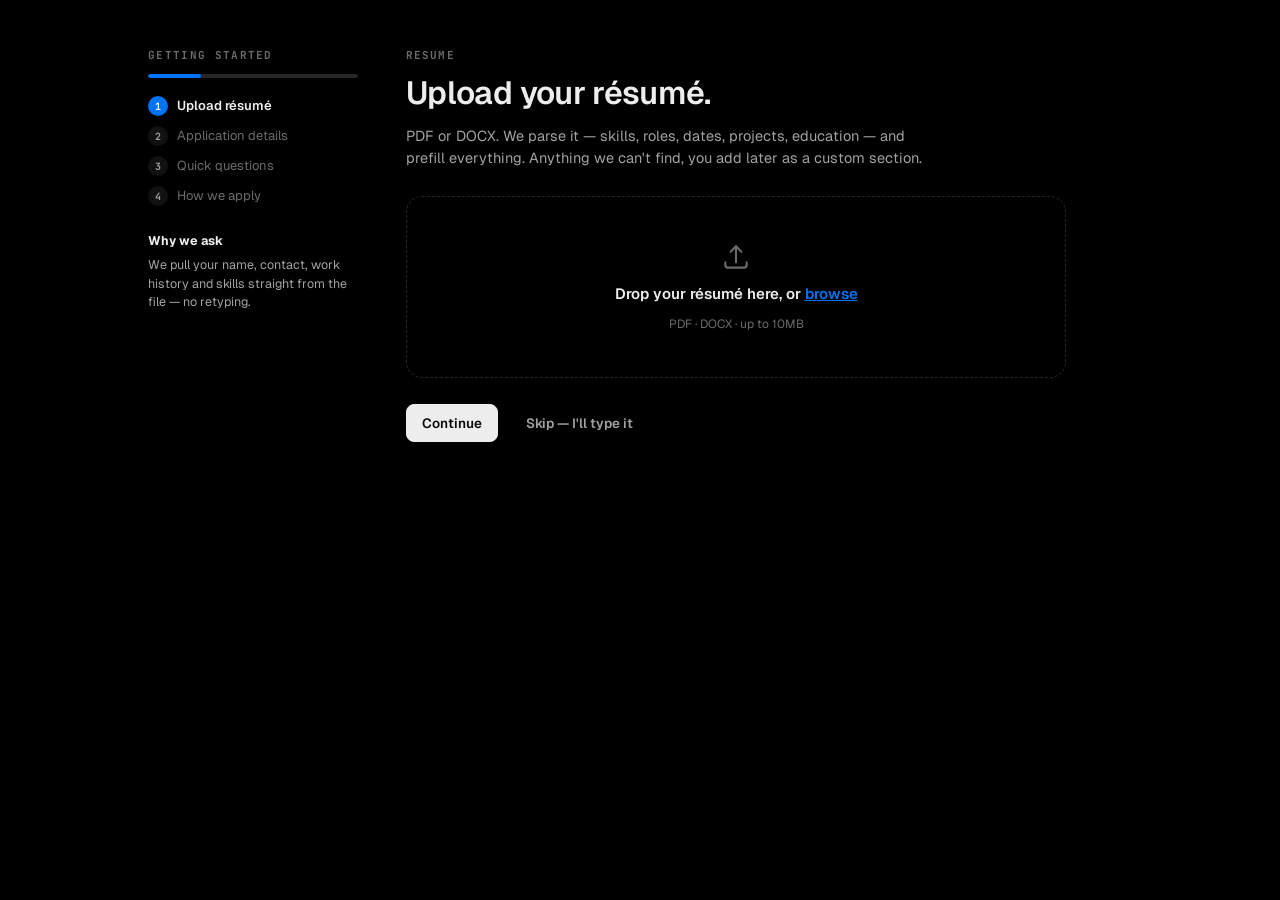
==== commit db7f9f2d: "feat(theme): Vercel-style dark mode across the site One stylesheet, theme.css, loaded last on both p" ====
--- a/index.html
+++ b/index.html
@@ -8,6 +8,8 @@
 <link rel="preconnect" href="https://fonts.googleapis.com">
 <link rel="preconnect" href="https://fonts.gstatic.com" crossorigin>
 <link href="https://fonts.googleapis.com/css2?family=Bricolage+Grotesque:opsz,wght@12..96,400;12..96,600;12..96,700;12..96,800&family=Inter:wght@400;500;600;700&family=JetBrains+Mono:wght@400;500;600&display=swap" rel="stylesheet">
+<link href="https://fonts.googleapis.com/css2?family=Geist:wght@400;500;600;700&family=Geist+Mono:wght@400;500;600&display=swap" rel="stylesheet">
+<meta name="color-scheme" content="dark">
 <style>
 :root{--shell:min(1700px,96vw);
   color-scheme:dark;
@@ -573,8 +575,10 @@
 .pcard,.ob-qcard,.jobs-detail,#authBox,.card{border-radius:10px}
 .card{box-shadow:0 1px 2px rgba(26,36,32,.04)}
 .btn:focus-visible,.in:focus-visible{outline:2px solid var(--primary-tint,#2f6a4a);outline-offset:2px}
+.pro{font:600 9px "JetBrains Mono",ui-monospace,monospace;letter-spacing:.08em;padding:1px 5px;border-radius:4px;background:var(--marker,#f2c84b);color:#1a2420;vertical-align:middle;margin-left:6px}
 </style>
 <script src="filters.js"></script>
+<link rel="stylesheet" href="theme.css">
 </head>
 <body>
 
@@ -586,11 +590,11 @@
       <button class="mstat asp" id="autoSubmitPill" onclick="toggleAutoSubmit()" title="Click to switch between Fill-only (review each) and Auto-submit (send automatically)"><span class="dot"></span><span>Fill only</span></button>
       <span class="mstat" id="ollamaStat"><span class="dot"></span><span id="ollamaText">checking Ollama…</span></span>
       <button class="btn sm" onclick="toggleNotes()"><svg class="ic" viewBox="0 0 24 24"><path d="M14 3H7a2 2 0 0 0-2 2v14a2 2 0 0 0 2 2h10a2 2 0 0 0 2-2V8z"/><polyline points="14 3 14 8 19 8"/><line x1="9" y1="13" x2="15" y2="13"/><line x1="9" y1="16.5" x2="15" y2="16.5"/></svg> Notes</button>
-      <button class="btn sm" onclick="openSystem()"><svg class="ic" viewBox="0 0 24 24"><rect x="6" y="6" width="12" height="12" rx="2"/><rect x="9.5" y="9.5" width="5" height="5" rx="1"/><line x1="9.5" y1="3.5" x2="9.5" y2="6"/><line x1="14.5" y1="3.5" x2="14.5" y2="6"/><line x1="9.5" y1="18" x2="9.5" y2="20.5"/><line x1="14.5" y1="18" x2="14.5" y2="20.5"/><line x1="3.5" y1="9.5" x2="6" y2="9.5"/><line x1="3.5" y1="14.5" x2="6" y2="14.5"/><line x1="18" y1="9.5" x2="20.5" y2="9.5"/><line x1="18" y1="14.5" x2="20.5" y2="14.5"/></svg> System</button>
+      <button class="btn sm auth-only" onclick="openSystem()"><svg class="ic" viewBox="0 0 24 24"><rect x="6" y="6" width="12" height="12" rx="2"/><rect x="9.5" y="9.5" width="5" height="5" rx="1"/><line x1="9.5" y1="3.5" x2="9.5" y2="6"/><line x1="14.5" y1="3.5" x2="14.5" y2="6"/><line x1="9.5" y1="18" x2="9.5" y2="20.5"/><line x1="14.5" y1="18" x2="14.5" y2="20.5"/><line x1="3.5" y1="9.5" x2="6" y2="9.5"/><line x1="3.5" y1="14.5" x2="6" y2="14.5"/><line x1="18" y1="9.5" x2="20.5" y2="9.5"/><line x1="18" y1="14.5" x2="20.5" y2="14.5"/></svg> System</button>
       <button class="btn sm" onclick="openSettings()"><svg class="ic" viewBox="0 0 24 24"><line x1="4" y1="8" x2="20" y2="8"/><line x1="4" y1="16" x2="20" y2="16"/><circle cx="9" cy="8" r="2.4"/><circle cx="15" cy="16" r="2.4"/></svg> Model</button>
-      <button class="btn sm" onclick="saveJSON()">Save</button>
-      <label class="btn sm" style="margin:0">Load<input type="file" accept="application/json" onchange="loadJSON(event)" hidden></label>
-      <button class="btn sm ghost" onclick="loadSample()">Sample</button>
+      <button class="btn sm auth-only" onclick="saveJSON()">Save</button>
+      <label class="btn sm auth-only" style="margin:0">Load<input type="file" accept="application/json" onchange="loadJSON(event)" hidden></label>
+      <button class="btn sm ghost auth-only" onclick="loadSample()">Sample</button>
       <span id="authChip" class="no-print" style="display:inline-flex;gap:6px;align-items:center"></span>
     </div>
   </div>
@@ -871,8 +875,8 @@
         <div><div class="eyebrow">Step 04 — the deliverable</div><h2>Your resume</h2></div>
         <div class="row-btns" style="margin:0">
           <button class="btn" onclick="buildResume()">Rebuild</button>
-          <button class="btn" onclick="window.print()">Print / Save as PDF</button>
-          <button class="btn accent" onclick="downloadResume()">Download HTML</button>
+          <button class="btn" onclick="tailorPrintResume()">Print / Save as PDF</button>
+          <button class="btn accent" onclick="tailorDownloadResume()">Download HTML</button>
         </div>
       </div>
       <p class="hint">Everything below is editable — click any line and type. Rebuild pulls your latest profile edits and the summary you chose on step 3.</p>
@@ -3953,6 +3957,12 @@
 /* ============ AUTH — passwordless email OTP (Supabase GoTrue) ============ */
 const AUTH={cfg:null,sess:null,email:""};
 function signedIn(){return !!(AUTH.sess&&AUTH.sess.access_token);}
+function canUse(){return !(AUTH.cfg&&AUTH.cfg.auth)||signedIn();}
+/* this is a module: the classic nav script (which runs FIRST, at parse time) reaches these via window */
+window.tailorCanUse=canUse;window.tailorRequireAuth=(fn,why)=>requireAuth(fn,why);window.signedIn=signedIn;
+window.tailorDismissGate=()=>{AUTH.pending=null;AUTH.next=null;hideAuthGate();};
+window.tailorDownloadResume=()=>requireAuth(()=>downloadResume(),"Sign in to download your résumé");
+window.tailorPrintResume=()=>requireAuth(()=>window.print(),"Sign in to download your résumé");
 function authHeaders(){return signedIn()?{"Authorization":"Bearer "+AUTH.sess.access_token}:{};}
 /* ---- Review queue (mirrors the dashboard): prepared applications to review + submit ---- */
 function openReviewQueue(){if(window.renderNav)renderNav("review");const m=$("rqModal");if(m){m.style.display="block";document.body.style.overflow="hidden";window.scrollTo(0,0);}loadReviewQueue();}
@@ -4015,9 +4025,10 @@
   AUTH.sess={access_token:at,refresh_token:rt,user:user,at:Date.now()};
   authSave();
   try{history.replaceState(null,"",location.pathname+location.search);}catch(e){}   // strip tokens from the URL
-  updateAuthChip();hideAuthGate();
+  updateAuthChip();hideAuthGate();if(window.renderNav)renderNav("wb");
   toast("Signed in as "+((user&&user.email)||"you"));
   if(typeof syncProfileToCloud==="function")try{syncProfileToCloud();}catch(e){}
+  afterAuthOk();
   return true;
 }
 async function afterSignIn(){
@@ -4036,18 +4047,31 @@
   try{const r=await fetch("/api/config");AUTH.cfg=await r.json();}catch(e){AUTH.cfg={auth:false};}
   const viaLink=await authFromHash();       // catch a magic-link redirect before deciding on the gate
   updateAuthChip();
-  if(AUTH.cfg&&AUTH.cfg.auth&&!signedIn())showAuthGate();
+  const q=new URLSearchParams(location.search);
+  if(q.get("next"))AUTH.next=q.get("next");
+  if(AUTH.cfg&&AUTH.cfg.auth&&!signedIn()){
+    if(q.get("login")==="1"){showAuthGate(AUTH.next?"Sign in to continue":"");try{history.replaceState(null,"",location.pathname);}catch(e){}}
+  }
   else if(viaLink)afterSignIn();
+  else if(AUTH.next&&signedIn()){const n=AUTH.next;AUTH.next=null;try{history.replaceState(null,"",location.pathname);}catch(e){}if(safeNext(n))location.href=n;}
   else if(signedIn())pullProfile();   // already signed in → keep the answer bank synced on load
-  try{refreshRqBadge();}catch(e){}   // show the review-queue count in the nav
-}
-function showAuthGate(){const g=$("authGate");if(g){g.style.display="flex";renderGate("email");}}
+  if(canUse())try{refreshRqBadge();}catch(e){}   // review-queue count in the nav (signed in only)
+}
+function showAuthGate(why){AUTH.why=why||"";const g=$("authGate");if(g){g.style.display="flex";renderGate("email");}}
 function hideAuthGate(){const g=$("authGate");if(g)g.style.display="none";}
+/* Run `fn` now if allowed, else open the gate and run it right after sign-in. */
+function requireAuth(fn,why){if(canUse()){return fn();}AUTH.pending=fn;showAuthGate(why||"Sign in to continue");}
+function safeNext(n){return /^(dashboard|index)\.html(\?[\w=&%.-]*)?(#[\w-]*)?$/.test(n||"");}
+function afterAuthOk(){
+  const fn=AUTH.pending;AUTH.pending=null;
+  if(AUTH.next&&safeNext(AUTH.next)){const n=AUTH.next;AUTH.next=null;setTimeout(()=>location.href=n,250);return;}
+  if(typeof fn==="function")setTimeout(()=>{try{fn();}catch(e){}},250);
+}
 function renderGate(step,msg){
   const box=$("authBox");if(!box)return;
   const err=msg?`<div class="hint" style="margin-top:10px;color:var(--gap)">${esc(msg)}</div>`:"";
   if(step==="code"){
-    box.innerHTML=`<div class="auth-brand"><span class="mark">Tail<em>or</em></span></div>
+    box.innerHTML=`<div class="auth-brand" style="display:flex;align-items:center"><span class="mark">Tail<em>or</em></span><button class="btn sm ghost" style="margin-left:auto" onclick="tailorDismissGate()">✕</button></div>
       <h2>Check your email</h2>
       <p class="hint" style="margin:6px 0 16px">Enter the 6-digit code we sent to <strong>${esc(AUTH.email)}</strong>.</p>
       <input class="in" id="authCode" inputmode="numeric" maxlength="8" placeholder="••••••" style="text-align:center;letter-spacing:.35em;font-size:19px" onkeydown="if(event.key==='Enter')authVerify()">
@@ -4055,9 +4079,9 @@
       <div style="display:flex;justify-content:space-between;margin-top:12px"><button class="btn ghost sm" onclick="authResend()">Resend code</button><button class="btn ghost sm" onclick="renderGate('email')">Use another email</button></div>${err}`;
     setTimeout(()=>{const c=$("authCode");if(c)c.focus();},60);
   }else{
-    box.innerHTML=`<div class="auth-brand"><span class="mark">Tail<em>or</em></span></div>
-      <h2>Sign in or sign up</h2>
-      <p class="hint" style="margin:6px 0 16px">Enter your email — we'll send a one-time code. No password to remember.</p>
+    box.innerHTML=`<div class="auth-brand" style="display:flex;align-items:center"><span class="mark">Tail<em>or</em></span><button class="btn sm ghost" style="margin-left:auto" onclick="tailorDismissGate()" title="Keep browsing without signing in">✕</button></div>
+      <h2>${esc(AUTH.why||"Sign in or sign up")}</h2>
+      <p class="hint" style="margin:6px 0 16px">Enter your email — we'll send a one-time code. No password to remember.${AUTH.why?" The job board and workbench stay open without an account.":""}</p>
       <input class="in" id="authEmail" type="email" placeholder="you@email.com" value="${esc(AUTH.email)}" onkeydown="if(event.key==='Enter')authSend()">
       <button class="btn accent" style="width:100%;margin-top:12px;justify-content:center" onclick="authSend()">Send code</button>${err}
       <p class="hint" style="margin-top:16px;font-size:11.5px">Your profile and applications are stored privately under your account.</p>`;
@@ -4084,9 +4108,9 @@
     if(!r.ok)throw new Error("bad");
     const j=await r.json();
     AUTH.sess={access_token:j.access_token,refresh_token:j.refresh_token,user:j.user,at:Date.now()};
-    authSave();hideAuthGate();updateAuthChip();
+    authSave();hideAuthGate();updateAuthChip();if(window.renderNav)renderNav("wb");
     toast("Signed in as "+((j.user&&j.user.email)||"you"));
-    syncProfileToCloud();afterSignIn();
+    syncProfileToCloud();afterSignIn();afterAuthOk();
   }catch(e){renderGate("code","That code didn't work — resend and try again");}
 }
 function authResend(){
@@ -4094,6 +4118,8 @@
 }
 function signOut(){AUTH.sess=null;authSave();location.reload();}
 function updateAuthChip(){
+  document.querySelectorAll(".auth-only").forEach(el=>{el.style.display=canUse()?"":"none";});
+  if(window.renderNav)try{renderNav(document.querySelector("nav.pnav button.on")?document.querySelector("nav.pnav button.on").dataset.nav:"wb");}catch(e){}
   const c=$("authChip");if(!c)return;
   if(signedIn()){const em=(AUTH.sess.user&&AUTH.sess.user.email)||"account";c.innerHTML=`<span class="mstat ready" title="${esc(em)}"><span class="dot"></span>${esc(em.split("@")[0])}</span> <button class="btn sm ghost" onclick="signOut()">Sign out</button>`;}
   else if(AUTH.cfg&&AUTH.cfg.auth){c.innerHTML=`<button class="btn sm accent" onclick="showAuthGate()">Sign in</button>`;}
@@ -4219,28 +4245,35 @@
    There were three hand-maintained copies (workbench, find-jobs, dashboard) and they
    drifted: find-jobs was missing Review queue and Agent, the dashboard was missing
    Review queue. Generating them from this list is the only way they stay identical. */
+/* Public: Find jobs + Workbench. Everything else is personal and asks you to sign in. */
 const NAV_ITEMS = [
-  {id:"dash",    label:"Dashboard"},
   {id:"find",    label:"Find jobs"},
   {id:"wb",      label:"Workbench"},
-  {id:"profile", label:"Profile"},
-  {id:"answers", label:"Answer bank"},
-  {id:"review",  label:"Review queue", badge:"rqNav"},
-  {id:"agent",   label:"Agent"},
-  {id:"net",     label:"Networking"},
+  {id:"apps",    label:"Applications", auth:true},
+  {id:"profile", label:"Profile", auth:true},
+  {id:"answers", label:"Answer bank", auth:true},
+  {id:"review",  label:"Review queue", badge:"rqNav", auth:true, pro:true},
+  {id:"agent",   label:"Agent", auth:true, pro:true},
+  {id:"net",     label:"Networking", auth:true, pro:true},
 ];
 function renderNav(active){
   document.querySelectorAll("nav.pnav, nav.nav").forEach(nav=>{
     nav.innerHTML = NAV_ITEMS.map(it=>{
       const on = it.id===active ? ' class="on"' : "";
       const badge = it.badge ? `<span id="${it.badge}" class="rq-badge" style="display:none"></span>` : "";
-      return `<button${on} data-nav="${it.id}" onclick="navGo('${it.id}')">${it.label}${badge}</button>`;
+      const lock = (it.auth&&!canUse()) ? ` title="${it.pro?"Premium — sign in to use this":"Sign in to open this"}"` : (it.pro?' title="Premium feature"':"");
+      const pro = it.pro ? '<span class="pro">PRO</span>' : "";
+      return `<button${on} data-nav="${it.id}"${lock} onclick="navGo('${it.id}')">${it.label}${pro}${badge}</button>`;
     }).join("");
   });
-  if(window.refreshRqBadge)try{refreshRqBadge()}catch(e){}
-}
+  if(window.refreshRqBadge&&canUse())try{refreshRqBadge()}catch(e){}
+}
+/* the app module exports these once it has run; until then (nothing personal is reachable yet) allow */
+function canUse(){return typeof window.tailorCanUse==="function"?window.tailorCanUse():true;}
 
 function navGo(id){
+  const it=NAV_ITEMS.find(x=>x.id===id)||{};
+  if(it.auth&&!canUse())return window.tailorRequireAuth(()=>navGo(id),"Sign in to open "+it.label);
   if(id==="answers")return location.href="dashboard.html#answers";
   /* Full-screen views (Review queue, Find, System) sit above the page, so a nav click has to
      dismiss whatever is open — otherwise the click looks like it did nothing. */
@@ -4248,11 +4281,11 @@
     if(id!=="review" && typeof window[fn]==="function"){try{window[fn]()}catch(e){}}
   });
   if(id!=="find" && typeof closeFind==="function"){try{closeFind()}catch(e){}}
-  if(id==="dash")   return location.href="dashboard.html";
+  if(id==="apps")   return location.href="dashboard.html#apps";
   if(id==="agent")  return location.href="dashboard.html#agent";
   if(id==="net")    return location.href="dashboard.html#net";
-  if(id==="find")   return (typeof openFind==="function") ? openFind() : location.href="index.html?find=1";
-  if(id==="wb")     return (typeof closeFind==="function") ? (closeFind(), go("build")) : location.href="index.html";
+  if(id==="find")   return location.href="dashboard.html";
+  if(id==="wb")     return (typeof closeFind==="function"&&typeof go==="function") ? (closeFind(), go("jd")) : location.href="index.html";
   if(id==="profile")return (typeof go==="function") ? go("profile") : location.href="index.html?profile=1";
   if(id==="review") return (typeof openReviewQueue==="function") ? openReviewQueue() : location.href="dashboard.html";
 }
--- a/theme.css
+++ b/theme.css
@@ -0,0 +1,144 @@
+/* ── Tailor · Vercel-style dark theme ─────────────────────────────────────────
+   Loaded LAST on every page. One palette (near-black surfaces, hairline borders,
+   #ededed ink, white primary buttons, a single blue accent), one type family
+   (Geist / Geist Mono). The résumé sheet and printed output stay light. */
+:root{color-scheme:dark;
+  /* surfaces */
+  --bg:#000;--paper:#000;--card:#0a0a0a;--card-2:#111;--card-3:#1a1a1a;
+  --line:#262626;--line-soft:#1c1c1c;--hover:rgba(255,255,255,.06);
+  /* ink */
+  --ink:#ededed;--ink-soft:#a1a1a1;--ink-faint:#6b6b6b;
+  /* one accent (links, focus, active filters) + white primary */
+  --blue:#0072f5;--blue-soft:rgba(0,114,245,.16);--blue-ink:#52a8ff;
+  --primary:#ededed;--primary-deep:#fff;--primary-soft:rgba(255,255,255,.08);--primary-tint:#52a8ff;
+  --indigo:#0072f5;--indigo-deep:#0060d0;--accent:#0072f5;
+  --marker:#ffe15a;
+  /* semantic */
+  --exc:#3ecf8e;--exc-bg:rgba(62,207,142,.13);--exc-ring:#3ecf8e;
+  --str:#52a8ff;--str-bg:rgba(82,168,255,.13);--str-ring:#52a8ff;
+  --good:#f5a623;--good-bg:rgba(245,166,35,.13);--good-ring:#f5a623;
+  --fair:#ff6166;--fair-bg:rgba(255,97,102,.13);--fair-ring:#ff6166;
+  --gap:#ff6166;--gap-bg:rgba(255,97,102,.13);--warn:#f5a623;--warn-bg:rgba(245,166,35,.13);
+  --shadow:0 0 0 1px rgba(255,255,255,.04),0 16px 40px -20px rgba(0,0,0,.9);
+}
+html{background:#000}
+body{background:#000;color:var(--ink);font-family:"Geist","Inter",system-ui,-apple-system,sans-serif}
+button,input,select,textarea,.btn,.nav button,.pnav button,.jact,.tf-chip,.act-tab,.step,.tog{font-family:"Geist","Inter",system-ui,sans-serif}
+h1,h2,h3,.mark,.brand .mark,.auth-brand .mark,.act .co,.ag-tile .n,.ag-panel h3,.jc .title,.drawer .dh h3,.jli .jli-title,.jd-head h2,.ob-h1,.sechead h2,.section-head h2,.fd-empty b,.rl-you b
+  {font-family:"Geist","Inter",system-ui,sans-serif;font-weight:600;letter-spacing:-.02em}
+.stat,.kbd,.pro,.row .sc,.rail .n,.ag-le .t,.agr,.tbl th,.mono,.pv-eyebrow,.jd-sec h3,code,pre,.ring>b,.act-tab .n,.dtab .srcpill,.eyebrow,.rl-h
+  {font-family:"Geist Mono","JetBrains Mono",ui-monospace,monospace}
+::selection{background:rgba(0,114,245,.35);color:#fff}
+*{scrollbar-color:#333 transparent}
+::-webkit-scrollbar-thumb{background:#333;border:3px solid transparent;background-clip:content-box}
+a{color:var(--blue-ink)}
+svg.ic{stroke-width:1.6}
+
+/* ── chrome ─────────────────────────────────────────────────────────────── */
+.top,.topbar{background:rgba(0,0,0,.8);border-bottom:1px solid var(--line);backdrop-filter:saturate(180%) blur(12px)}
+.nav button,.pnav button,.pnav a{color:var(--ink-soft);border-radius:6px}
+.nav button:hover,.pnav button:hover,.pnav a:hover{color:var(--ink);background:var(--hover)}
+.nav button.on,.pnav button.on,.pnav a.on{background:var(--primary-soft);color:var(--ink)}
+.stat,.mstat{background:var(--card);border:1px solid var(--line);color:var(--ink-soft);border-radius:6px}
+.stat .dot{background:var(--exc)}
+.stat.asp.on{background:rgba(255,97,102,.12);border-color:rgba(255,97,102,.4);color:#ff6166}
+.brand .mark em,.mark em,.auth-brand .mark em{color:#111}
+
+/* ── controls: white primary, hairline secondary ────────────────────────── */
+.btn,.jact.tailor,.row .acts .jact,.ag-seg button,.act-tab,.tf-chip,.jobtabs-inner .jobtab,.disco-tog,.disco-preset button
+  {background:var(--card);color:var(--ink);border:1px solid var(--line);box-shadow:none}
+.btn:hover,.row .acts .jact:hover,.tf-chip:hover,.act-tab:hover{border-color:#444;background:var(--card-2);color:var(--ink)}
+.btn.accent,.btn.primary,.jact.apply,.row .acts .jact.apply,.act-tab.on,.ag-seg button.on,.rail .rl-d.on,.step.active,.jobtab.on,.jobtab.waopt.on,.toast
+  {background:#ededed;border-color:#ededed;color:#0a0a0a}
+.btn.accent:hover,.btn.primary:hover,.jact.apply:hover,.row .acts .jact.apply:hover{background:#fff;border-color:#fff;color:#000}
+.btn.ghost{background:transparent;border-color:transparent;color:var(--ink-soft)}
+.btn.ghost:hover{background:var(--hover);color:var(--ink)}
+.btn:disabled{opacity:.45}
+.jact.auto,.jact.premium,.row .acts .jact.premium{background:rgba(255,225,90,.06);border-color:rgba(255,225,90,.3);color:var(--ink)}
+.jact.done,.row .acts .jact.done{background:var(--exc-bg);border-color:transparent;color:var(--exc)}
+.step{background:var(--card);border-color:var(--line);color:var(--ink-soft)}
+.step .n{background:var(--card-3);color:var(--ink-soft)}
+.step.active .n{background:#0a0a0a;color:#ededed}
+.tf-chip.on{background:var(--blue);border-color:var(--blue);color:#fff}
+.tf-chip b{background:rgba(255,255,255,.22)}
+.tf-drop{background:var(--card);border-color:var(--line);box-shadow:0 12px 40px rgba(0,0,0,.7)}
+.tf-search{background:var(--card-2);color:var(--ink);border-color:var(--line)}
+.tf-opt{color:var(--ink)}.tf-opt:hover{background:var(--hover)}
+.tf-clear{color:var(--ink-faint)}.tf-clear:hover{color:var(--fair)}
+.in,input.in,textarea.in,select.in,.ag-fld input,.ag-fld select,.ag-fld textarea,.agp-body textarea,.qb-row input,.qb-row select,.qb-row textarea
+  {background:var(--card);color:var(--ink);border:1px solid var(--line)}
+.in::placeholder,input::placeholder,textarea::placeholder{color:var(--ink-faint)}
+.in:focus,input.in:focus,textarea.in:focus,select.in:focus{background:var(--card);border-color:#fff;box-shadow:0 0 0 1px #fff}
+.tog{background:var(--card);border-color:var(--line);color:var(--ink-soft)}
+.tog input{accent-color:#ededed}
+.kbd{background:var(--card-2);border-color:var(--line);color:var(--ink-faint)}
+.btn:focus-visible,.in:focus-visible,.jact:focus-visible,.rl-d:focus-visible,.rl-s:focus-visible{outline:2px solid #fff;outline-offset:2px}
+
+/* ── surfaces ───────────────────────────────────────────────────────────── */
+.panel,.card,.pcard,.ob-qcard,.act,.ag-tile,.ag-panel,.feed,.drawer,.rail .rl-you,.modal-card,.modal .box,#authBox,.jobs-detail,.jli,.jcard,.rq-card,.readout .cell,.resp,.exp-top,.rep,.disco-bar,.pv-identity,.agp-item
+  {background:var(--card);border-color:var(--line);box-shadow:none}
+.card{background:var(--card)}
+.feed .fd-h,.drawer .df,.agp-head{background:var(--card-2);border-color:var(--line)}
+.row{border-bottom-color:var(--line-soft)}
+.row:hover,.tbl tr:hover td,.jli:hover{background:var(--card-2)}
+.jli:hover{border-color:#444}
+.jli.active{border-color:var(--blue);background:var(--blue-soft)}
+.tbl th{color:var(--ink-faint);border-bottom:1px solid var(--line)}
+.tbl td{border-bottom-color:var(--line-soft)}
+.act-empty,.fd-empty{border-color:var(--line);color:var(--ink-soft)}
+.drawer{border-left-color:var(--line)}
+.drawer .dh{border-bottom-color:var(--line)}
+.drawer .dh .x{background:var(--card-2);border-color:var(--line);color:var(--ink-soft)}
+.drawer .db .desc{color:var(--ink-soft)}
+.drawer-bg{background:rgba(0,0,0,.6)}
+.rail .rl-d{color:var(--ink)}
+.rail .rl-d:hover,.rail .rl-s:hover{background:var(--hover);color:var(--ink)}
+.rail .rl-d.on .n{color:rgba(0,0,0,.6)}
+.rail .rl-s{color:var(--ink-soft)}
+.rail .rl-s.on{background:var(--blue-soft);color:var(--blue-ink)}
+.rail .rl-subs{border-left-color:var(--line)}
+.rail .rl-you span{color:var(--ink-soft)}
+.skel,.row.sk .b{background:linear-gradient(90deg,#111 25%,#1a1a1a 50%,#111 75%);background-size:200% 100%}
+.ag-log{border-color:var(--line)}.ag-le{border-bottom-color:var(--line-soft)}
+.ag-savebar{background:rgba(0,0,0,.85);border-top-color:var(--line)}
+.agr{background:var(--card-3);color:var(--ink-soft)}
+.shot-modal{background:rgba(0,0,0,.85)}
+code{background:var(--card-3);color:var(--blue-ink)}
+.trace code,.trace .tr-more pre,.dtab .srcpill{background:var(--card-3);color:var(--ink)}
+#authGate{background:radial-gradient(800px 500px at 50% -160px,rgba(0,114,245,.18),transparent 60%),rgba(0,0,0,.92)}
+.disco-hero{background:linear-gradient(135deg,rgba(0,114,245,.12),transparent 60%);border-color:rgba(0,114,245,.3)}
+.jd-tailored{background:var(--blue-soft);border-color:rgba(0,114,245,.35)}
+.editbar{background:var(--card);border-color:var(--line)}
+.readout-bar{background:var(--card-2)}
+
+/* ── pills, tags, badges ────────────────────────────────────────────────── */
+.row .pill,.qlabel{background:transparent;border-color:var(--line);color:var(--ink-soft)}
+.row .pill.cat{background:var(--card-3);border-color:transparent;color:var(--ink-soft)}
+.row .pill.auto{background:var(--exc-bg);border-color:transparent;color:var(--exc)}
+.row .pill.hit,.tag.hit{background:var(--exc-bg);color:var(--exc)}
+.row .pill.new{background:var(--marker);color:#111}
+.tag,.chips .chip,.pill.neutral{background:var(--card-3);color:var(--ink-soft)}
+.tag.rem{background:var(--str-bg);color:var(--str)}
+.tag.sp-no{background:var(--fair-bg);color:var(--fair)}
+.tag.sp-yes{background:var(--exc-bg);color:var(--exc)}
+.tag.ap-auto{background:var(--exc-bg);color:var(--exc)}
+.tag.ap-assist,.act .miss .tag,.drawer .tag.miss{background:var(--good-bg);color:var(--good)}
+.tag.ap-manual{background:var(--card-3);color:var(--ink-faint)}
+.bdg.good{background:var(--exc-bg);color:var(--exc)}
+.bdg.info{background:var(--str-bg);color:var(--str)}
+.bdg.warn{background:var(--good-bg);color:var(--good)}
+.bdg.bad{background:var(--fair-bg);color:var(--fair)}
+.bdg.neutral{background:var(--card-3);color:var(--ink-soft)}
+.pro{background:var(--marker);color:#111}
+.jc{background:var(--card);border-color:var(--line)}
+.jc.t-exc{background:var(--card)}.jc.t-str{background:var(--card)}.jc.t-good{background:var(--card)}.jc.t-fair{background:var(--card)}
+.jc .jfoot{border-top-color:var(--line-soft)}
+.ring>i::after{background:var(--card)}
+.ring>i{background:conic-gradient(var(--c) calc(var(--p)*3.6deg),rgba(255,255,255,.1) 0)}
+.ag-tile.good .n{color:var(--exc)}.ag-tile.info .n{color:var(--str)}.ag-tile.warn .n{color:var(--good)}.ag-tile.bad .n{color:var(--fair)}
+.jtag.rem{color:var(--str)}
+.live-tog{border-color:var(--line)!important}
+
+/* ── the résumé is paper: stays light on screen and in print ────────────── */
+.resume{background:#fff;color:#111;box-shadow:0 0 0 1px rgba(255,255,255,.08),0 24px 70px -24px rgba(0,0,0,.9)}
+@media print{html,body{background:#fff;color:#000}}
